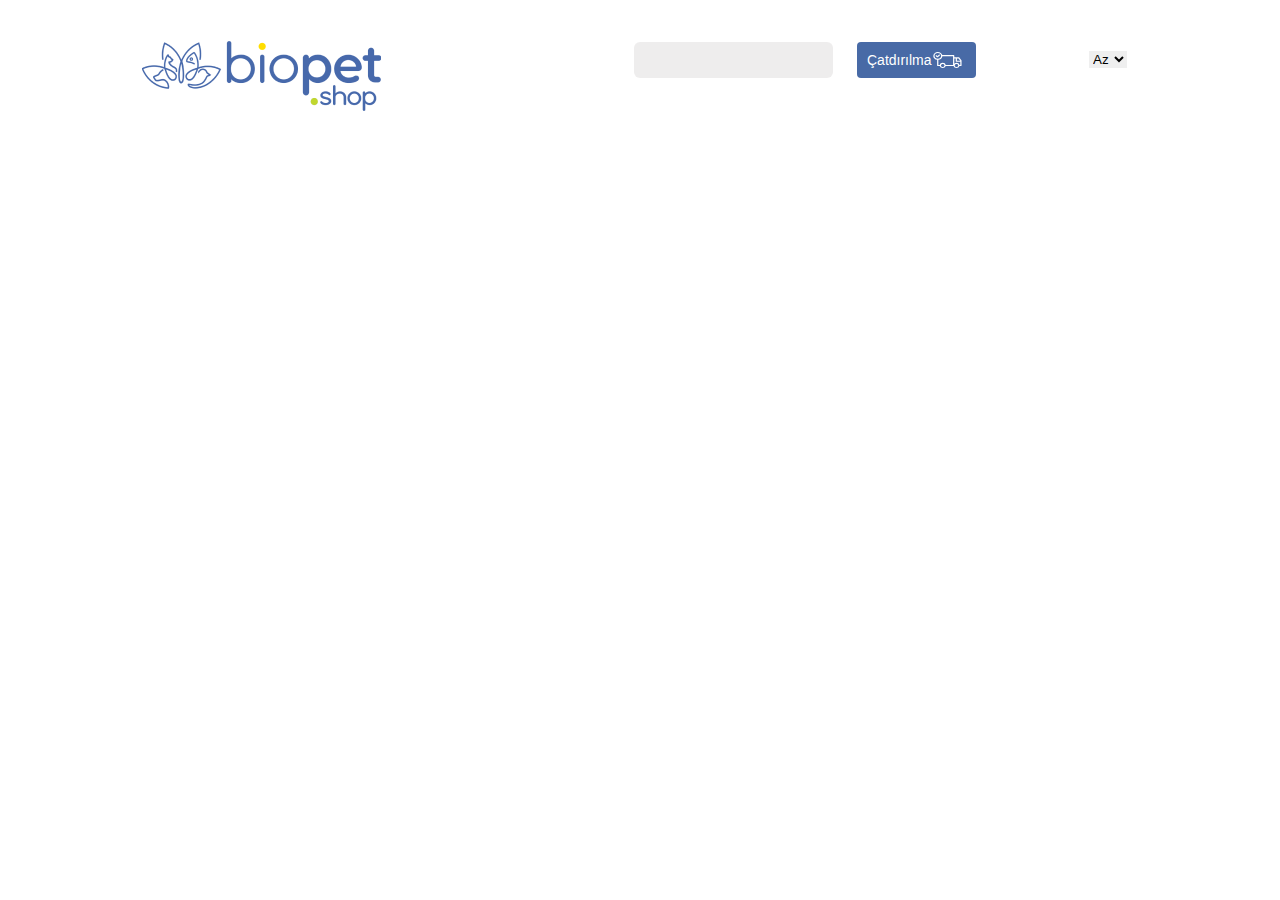
==== index.html @ 6a95c9d3 "project created" ====
<!DOCTYPE html>
<html lang="en">

<head>
    <meta charset="UTF-8">
    <meta name="viewport" content="width=device-width, initial-scale=1.0">
    <title>Document</title>
    <link rel="stylesheet" href="style.css">
    <link rel="stylesheet" href="https://cdnjs.cloudflare.com/ajax/libs/font-awesome/6.4.2/css/all.min.css"
        integrity="sha512-z3gLpd7yknf1YoNbCzqRKc4qyor8gaKU1qmn+CShxbuBusANI9QpRohGBreCFkKxLhei6S9CQXFEbbKuqLg0DA=="
        crossorigin="anonymous" referrerpolicy="no-referrer" />
</head>

<body>
    <header>
        <div class="header_head_container">
            <img src="./images/249d0859-6e00-4bd6-bae3-7f50f2a73db7 1.png" alt="">
            <div class="header_right_icons">
                <div class="btn_inp">
                    <div class="search_icon">
                        <input type="text" class="search">
                        <i class="fa-solid fa-magnifying-glass"></i>
                    </div>
                    <button class="btn">
                        <p>Çatdırılma</p>
                        <svg xmlns="http://www.w3.org/2000/svg" width="29" height="16" viewBox="0 0 29 16" fill="none">
                            <path
                                d="M4.13164 7.78243V13.5319C4.13164 13.8243 4.41272 14.0669 4.75167 14.0669H6.82671C7.16566 15.1797 8.33132 16 9.72019 16C11.1091 16 12.283 15.1797 12.6137 14.0669H20.6079C20.9469 15.1797 22.1126 16 23.5014 16C24.8903 16 26.0642 15.1797 26.3949 14.0669H27.9326C28.2715 14.0669 28.5526 13.8243 28.5526 13.5319V8.48863C28.5526 8.3745 28.5113 8.2675 28.4369 8.1819L26.2874 5.56398C26.1717 5.42131 25.9815 5.33571 25.7831 5.33571H21.3024V3.65225C21.3024 3.35979 21.0213 3.11725 20.6823 3.11725H9.25723C8.82734 1.34106 7.00032 0 4.8178 0C2.31288 0 0.279175 1.75479 0.279175 3.91618C0.279175 5.87071 1.95739 7.4971 4.13164 7.78243ZM9.72019 14.93C8.75294 14.93 7.96757 14.2523 7.96757 13.4177C7.96757 12.5831 8.75294 11.9055 9.72019 11.9055C10.6874 11.9055 11.4728 12.5831 11.4728 13.4177C11.4728 14.2523 10.6792 14.93 9.72019 14.93ZM23.5014 14.93C22.5342 14.93 21.7488 14.2523 21.7488 13.4177C21.7488 12.5831 22.5342 11.9055 23.5014 11.9055C24.4687 11.9055 25.254 12.5831 25.254 13.4177C25.254 14.2523 24.4687 14.93 23.5014 14.93ZM27.3125 8.66696V8.75256H23.9396V6.41284H25.4607L27.3125 8.66696ZM22.6995 6.41284V9.28756C22.6995 9.58003 22.9806 9.82256 23.3195 9.82256H27.3125V12.9969H26.4528C26.2213 11.77 24.9812 10.8355 23.5014 10.8355C22.6334 10.8355 21.848 11.1565 21.3024 11.6701V6.41284H22.6995ZM20.0623 13.004H12.6715C12.4401 11.7771 11.2 10.8426 9.72019 10.8426C8.24038 10.8426 7.00032 11.7771 6.76884 13.004H5.3717V7.80383C7.51288 7.57557 9.19109 6.06331 9.3399 4.19438H20.0623V13.004ZM4.8178 1.07713C6.63656 1.07713 8.11637 2.35399 8.11637 3.92332C8.11637 5.49264 6.63656 6.7695 4.8178 6.7695C2.99905 6.7695 1.51924 5.49264 1.51924 3.92332C1.51924 2.35399 2.99905 1.07713 4.8178 1.07713Z"
                                fill="white" />
                            <path
                                d="M3.99118 5.13595C4.10692 5.23581 4.26399 5.29288 4.42933 5.29288C4.59467 5.29288 4.75174 5.23581 4.86747 5.13595L6.81019 3.45962C7.04992 3.25275 7.04992 2.91036 6.81019 2.70349C6.57045 2.49662 6.17364 2.49662 5.9339 2.70349L4.42933 4.00175L3.70184 3.37402C3.4621 3.16716 3.0653 3.16716 2.82556 3.37402C2.58582 3.58089 2.58582 3.92329 2.82556 4.13015L3.99118 5.13595Z"
                                fill="white" />
                        </svg>
                    </button>
                </div>
                <div class="header_icons">
                    <i class="fa-solid fa-phone-volume"></i>
                    <i class="fa-regular fa-user"></i>
                    <i class="fa-regular fa-heart"></i>
                    <i class="fa-solid fa-cart-shopping"></i>
                </div>
                <select>
                    <option value="Az">Az</option>
                    <option value="Ru">Ru</option>
                    <option value="Eng">En</option>
                </select>
            </div>
        </div>
    </header>

    <main>

    </main>

    <footer>

    </footer>

</body>

</html>
---- style.css ----
select{
    border: none;
    outline: none;
}
.header_head_container{
    display: flex;
    align-items: center;
    justify-content: space-between;
}
.header_right_icons{
    display: flex;
    align-items: center;
    gap: 25px;
    margin-right: 145px;
}
.header_head_container img{
    margin-left: 134px;
    margin-top: 33px;
}

.search_icon{
    background: rgba(150, 141, 141, 0.16);
    width: 199px;
    height: 36px;
    display: flex;
    align-items: center;
    border-radius: 6px;
}

.search{
    background: none;
    border: none;
    outline: none;
    width: 85%;
    font-size: 20px;
}

.btn{
    display: flex;
    align-items: center;
    gap: 1px;
    background-color: #486AA6;
    border: none;
    border-radius: 4px;
    padding-left: 10px;
    width: 119px;
    height: 36px;
}
.btn p{
    color: #fff;
    font-size: 14px;
    font-weight: 400;
}
.btn_inp{
    display: flex;
    gap: 24px;
}

.header_icons{
    display: flex;
    gap: 21px;
}
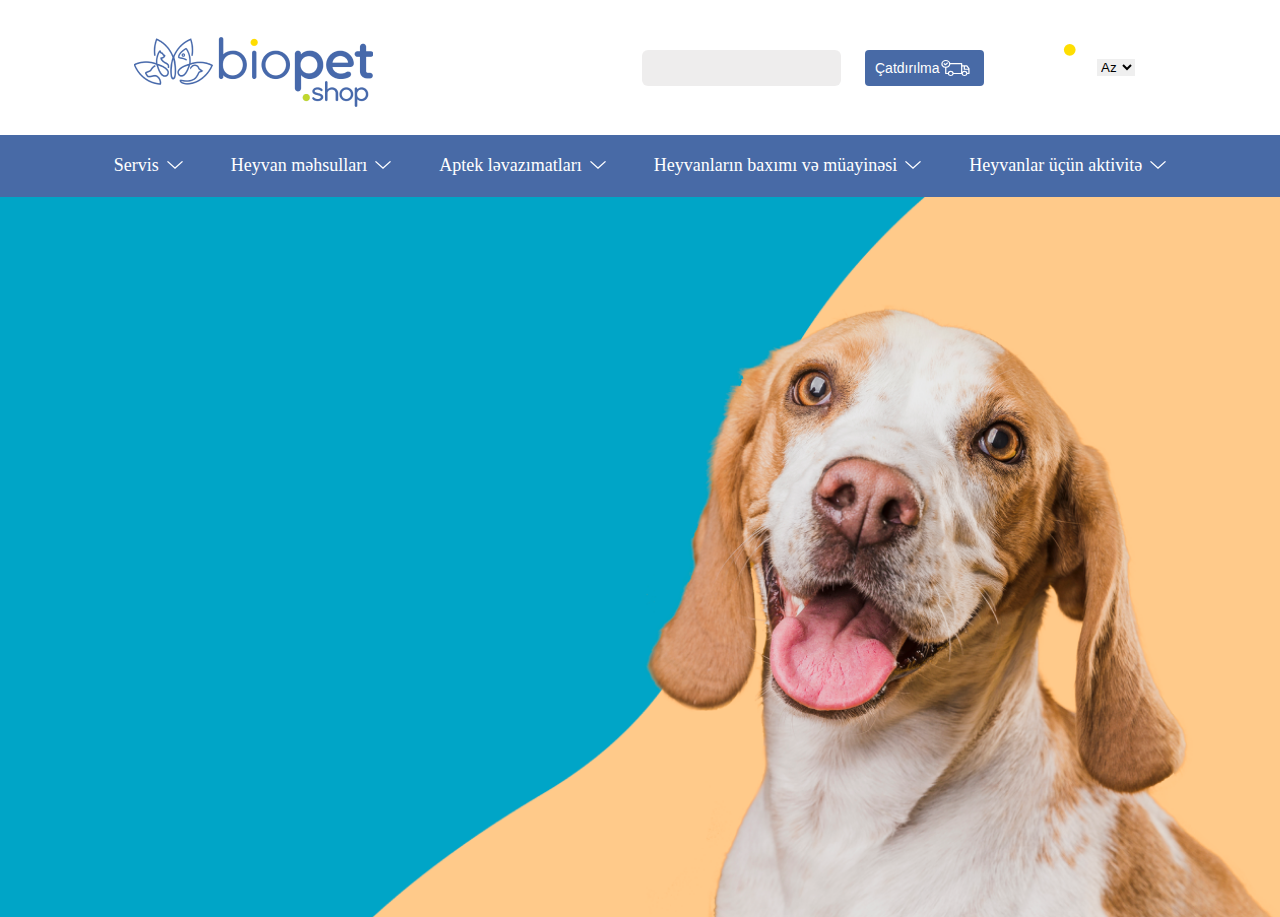
==== commit 180eae3b: "header created" ====
--- a/index.html
+++ b/index.html
@@ -37,7 +37,11 @@
                     <i class="fa-solid fa-phone-volume"></i>
                     <i class="fa-regular fa-user"></i>
                     <i class="fa-regular fa-heart"></i>
-                    <i class="fa-solid fa-cart-shopping"></i>
+                    <i class="fa-solid fa-cart-shopping cart_shopping"></i>
+                    <svg class="yellow_circle" xmlns="http://www.w3.org/2000/svg" width="13" height="12"
+                        viewBox="0 0 13 12" fill="none">
+                        <circle cx="6.72903" cy="5.86538" r="5.86538" fill="#FEDE01" />
+                    </svg>
                 </div>
                 <select>
                     <option value="Az">Az</option>
@@ -45,6 +49,75 @@
                     <option value="Eng">En</option>
                 </select>
             </div>
+        </div>
+        <div class="header_nav_list">
+            <nav>
+                <ul class="nav_list">
+                    <div class="list">
+                        <li>Servis</li>
+                        <svg xmlns="http://www.w3.org/2000/svg" width="16" height="8" viewBox="0 0 16 8" fill="none">
+                            <mask id="path-1-inside-1_140_85" fill="white">
+                                <path d="M15.03 0L16 0.8625L8 8L0 0.8625L0.965 0L8 6.27083L15.03 0Z" />
+                            </mask>
+                            <path d="M15.03 0L16 0.8625L8 8L0 0.8625L0.965 0L8 6.27083L15.03 0Z" fill="#4769AC" />
+                            <path
+                                d="M15.03 0L21.6748 -7.47303L15.0194 -13.3909L8.37336 -7.46251L15.03 0ZM16 0.8625L22.6574 8.32436L31.0351 0.849873L22.6448 -6.61053L16 0.8625ZM8 8L1.34262 15.4619L8 21.4015L14.6574 15.4619L8 8ZM0 0.8625L-6.66399 -6.59345L-15.0135 0.86916L-6.65738 8.32436L0 0.8625ZM0.965 0L7.61901 -7.46487L0.956027 -13.4041L-5.69899 -7.45595L0.965 0ZM8 6.27083L1.34599 13.7357L8.00237 19.669L14.6566 13.7333L8 6.27083ZM8.38517 7.47303L9.35517 8.33553L22.6448 -6.61053L21.6748 -7.47303L8.38517 7.47303ZM9.34262 -6.59936L1.34262 0.538142L14.6574 15.4619L22.6574 8.32436L9.34262 -6.59936ZM14.6574 0.538142L6.65738 -6.59936L-6.65738 8.32436L1.34262 15.4619L14.6574 0.538142ZM6.66399 8.31845L7.62899 7.45595L-5.69899 -7.45595L-6.66399 -6.59345L6.66399 8.31845ZM-5.68901 7.46487L1.34599 13.7357L14.654 -1.19403L7.61901 -7.46487L-5.68901 7.46487ZM14.6566 13.7333L21.6866 7.46251L8.37336 -7.46251L1.34336 -1.19168L14.6566 13.7333Z"
+                                fill="white" mask="url(#path-1-inside-1_140_85)" />
+                        </svg>
+                    </div>
+                    <div class="list">
+                        <li>Heyvan məhsulları</li>
+                        <svg xmlns="http://www.w3.org/2000/svg" width="16" height="8" viewBox="0 0 16 8" fill="none">
+                            <mask id="path-1-inside-1_140_85" fill="white">
+                                <path d="M15.03 0L16 0.8625L8 8L0 0.8625L0.965 0L8 6.27083L15.03 0Z" />
+                            </mask>
+                            <path d="M15.03 0L16 0.8625L8 8L0 0.8625L0.965 0L8 6.27083L15.03 0Z" fill="#4769AC" />
+                            <path
+                                d="M15.03 0L21.6748 -7.47303L15.0194 -13.3909L8.37336 -7.46251L15.03 0ZM16 0.8625L22.6574 8.32436L31.0351 0.849873L22.6448 -6.61053L16 0.8625ZM8 8L1.34262 15.4619L8 21.4015L14.6574 15.4619L8 8ZM0 0.8625L-6.66399 -6.59345L-15.0135 0.86916L-6.65738 8.32436L0 0.8625ZM0.965 0L7.61901 -7.46487L0.956027 -13.4041L-5.69899 -7.45595L0.965 0ZM8 6.27083L1.34599 13.7357L8.00237 19.669L14.6566 13.7333L8 6.27083ZM8.38517 7.47303L9.35517 8.33553L22.6448 -6.61053L21.6748 -7.47303L8.38517 7.47303ZM9.34262 -6.59936L1.34262 0.538142L14.6574 15.4619L22.6574 8.32436L9.34262 -6.59936ZM14.6574 0.538142L6.65738 -6.59936L-6.65738 8.32436L1.34262 15.4619L14.6574 0.538142ZM6.66399 8.31845L7.62899 7.45595L-5.69899 -7.45595L-6.66399 -6.59345L6.66399 8.31845ZM-5.68901 7.46487L1.34599 13.7357L14.654 -1.19403L7.61901 -7.46487L-5.68901 7.46487ZM14.6566 13.7333L21.6866 7.46251L8.37336 -7.46251L1.34336 -1.19168L14.6566 13.7333Z"
+                                fill="white" mask="url(#path-1-inside-1_140_85)" />
+                        </svg>
+                    </div>
+                    <div class="list">
+                        <li>Aptek ləvazımatları</li>
+                        <svg xmlns="http://www.w3.org/2000/svg" width="16" height="8" viewBox="0 0 16 8" fill="none">
+                            <mask id="path-1-inside-1_140_85" fill="white">
+                                <path d="M15.03 0L16 0.8625L8 8L0 0.8625L0.965 0L8 6.27083L15.03 0Z" />
+                            </mask>
+                            <path d="M15.03 0L16 0.8625L8 8L0 0.8625L0.965 0L8 6.27083L15.03 0Z" fill="#4769AC" />
+                            <path
+                                d="M15.03 0L21.6748 -7.47303L15.0194 -13.3909L8.37336 -7.46251L15.03 0ZM16 0.8625L22.6574 8.32436L31.0351 0.849873L22.6448 -6.61053L16 0.8625ZM8 8L1.34262 15.4619L8 21.4015L14.6574 15.4619L8 8ZM0 0.8625L-6.66399 -6.59345L-15.0135 0.86916L-6.65738 8.32436L0 0.8625ZM0.965 0L7.61901 -7.46487L0.956027 -13.4041L-5.69899 -7.45595L0.965 0ZM8 6.27083L1.34599 13.7357L8.00237 19.669L14.6566 13.7333L8 6.27083ZM8.38517 7.47303L9.35517 8.33553L22.6448 -6.61053L21.6748 -7.47303L8.38517 7.47303ZM9.34262 -6.59936L1.34262 0.538142L14.6574 15.4619L22.6574 8.32436L9.34262 -6.59936ZM14.6574 0.538142L6.65738 -6.59936L-6.65738 8.32436L1.34262 15.4619L14.6574 0.538142ZM6.66399 8.31845L7.62899 7.45595L-5.69899 -7.45595L-6.66399 -6.59345L6.66399 8.31845ZM-5.68901 7.46487L1.34599 13.7357L14.654 -1.19403L7.61901 -7.46487L-5.68901 7.46487ZM14.6566 13.7333L21.6866 7.46251L8.37336 -7.46251L1.34336 -1.19168L14.6566 13.7333Z"
+                                fill="white" mask="url(#path-1-inside-1_140_85)" />
+                        </svg>
+                    </div>
+                    <div class="list">
+                        <li>Heyvanların baxımı və müayinəsi</li>
+                        <svg xmlns="http://www.w3.org/2000/svg" width="16" height="8" viewBox="0 0 16 8" fill="none">
+                            <mask id="path-1-inside-1_140_85" fill="white">
+                                <path d="M15.03 0L16 0.8625L8 8L0 0.8625L0.965 0L8 6.27083L15.03 0Z" />
+                            </mask>
+                            <path d="M15.03 0L16 0.8625L8 8L0 0.8625L0.965 0L8 6.27083L15.03 0Z" fill="#4769AC" />
+                            <path
+                                d="M15.03 0L21.6748 -7.47303L15.0194 -13.3909L8.37336 -7.46251L15.03 0ZM16 0.8625L22.6574 8.32436L31.0351 0.849873L22.6448 -6.61053L16 0.8625ZM8 8L1.34262 15.4619L8 21.4015L14.6574 15.4619L8 8ZM0 0.8625L-6.66399 -6.59345L-15.0135 0.86916L-6.65738 8.32436L0 0.8625ZM0.965 0L7.61901 -7.46487L0.956027 -13.4041L-5.69899 -7.45595L0.965 0ZM8 6.27083L1.34599 13.7357L8.00237 19.669L14.6566 13.7333L8 6.27083ZM8.38517 7.47303L9.35517 8.33553L22.6448 -6.61053L21.6748 -7.47303L8.38517 7.47303ZM9.34262 -6.59936L1.34262 0.538142L14.6574 15.4619L22.6574 8.32436L9.34262 -6.59936ZM14.6574 0.538142L6.65738 -6.59936L-6.65738 8.32436L1.34262 15.4619L14.6574 0.538142ZM6.66399 8.31845L7.62899 7.45595L-5.69899 -7.45595L-6.66399 -6.59345L6.66399 8.31845ZM-5.68901 7.46487L1.34599 13.7357L14.654 -1.19403L7.61901 -7.46487L-5.68901 7.46487ZM14.6566 13.7333L21.6866 7.46251L8.37336 -7.46251L1.34336 -1.19168L14.6566 13.7333Z"
+                                fill="white" mask="url(#path-1-inside-1_140_85)" />
+                        </svg>
+                    </div>
+                    <div class="list">
+                        <li>Heyvanlar üçün aktivitə</li>
+                        <svg xmlns="http://www.w3.org/2000/svg" width="16" height="8" viewBox="0 0 16 8" fill="none">
+                            <mask id="path-1-inside-1_140_85" fill="white">
+                                <path d="M15.03 0L16 0.8625L8 8L0 0.8625L0.965 0L8 6.27083L15.03 0Z" />
+                            </mask>
+                            <path d="M15.03 0L16 0.8625L8 8L0 0.8625L0.965 0L8 6.27083L15.03 0Z" fill="#4769AC" />
+                            <path
+                                d="M15.03 0L21.6748 -7.47303L15.0194 -13.3909L8.37336 -7.46251L15.03 0ZM16 0.8625L22.6574 8.32436L31.0351 0.849873L22.6448 -6.61053L16 0.8625ZM8 8L1.34262 15.4619L8 21.4015L14.6574 15.4619L8 8ZM0 0.8625L-6.66399 -6.59345L-15.0135 0.86916L-6.65738 8.32436L0 0.8625ZM0.965 0L7.61901 -7.46487L0.956027 -13.4041L-5.69899 -7.45595L0.965 0ZM8 6.27083L1.34599 13.7357L8.00237 19.669L14.6566 13.7333L8 6.27083ZM8.38517 7.47303L9.35517 8.33553L22.6448 -6.61053L21.6748 -7.47303L8.38517 7.47303ZM9.34262 -6.59936L1.34262 0.538142L14.6574 15.4619L22.6574 8.32436L9.34262 -6.59936ZM14.6574 0.538142L6.65738 -6.59936L-6.65738 8.32436L1.34262 15.4619L14.6574 0.538142ZM6.66399 8.31845L7.62899 7.45595L-5.69899 -7.45595L-6.66399 -6.59345L6.66399 8.31845ZM-5.68901 7.46487L1.34599 13.7357L14.654 -1.19403L7.61901 -7.46487L-5.68901 7.46487ZM14.6566 13.7333L21.6866 7.46251L8.37336 -7.46251L1.34336 -1.19168L14.6566 13.7333Z"
+                                fill="white" mask="url(#path-1-inside-1_140_85)" />
+                        </svg>
+                    </div>
+                </ul>
+            </nav>
+        </div>
+        <div class="header_middle_container">
+
         </div>
     </header>
 
--- a/style.css
+++ b/style.css
@@ -1,11 +1,23 @@
+*{
+    margin: 0;
+    padding: 0;
+    box-sizing: border-box;
+}
 select{
     border: none;
     outline: none;
+}
+nav ul li{
+    list-style: none;
+}
+header{
+    height: 100vh;
 }
 .header_head_container{
     display: flex;
     align-items: center;
     justify-content: space-between;
+    height: 15vh;
 }
 .header_right_icons{
     display: flex;
@@ -16,6 +28,8 @@
 .header_head_container img{
     margin-left: 134px;
     margin-top: 33px;
+    margin-bottom: 24px;
+    width: 239px;
 }
 
 .search_icon{
@@ -60,3 +74,47 @@
     display: flex;
     gap: 21px;
 }
+.header_icons{
+    position: relative;
+}
+.yellow_circle{
+    position: absolute;
+    right: -4px;
+    bottom: 12px;
+}
+.header_nav_list{
+    background: #486AA6;
+    padding-top: 30px;
+    padding-bottom: 32px;
+    height: 5vh;
+    z-index: 9;  
+    display: flex;
+    justify-content: center;
+    align-items: center;
+}
+.nav_list{
+    display: flex;
+    gap: 48px;
+    max-width: 1092px;
+    margin-left: auto;
+    margin-right: auto;
+    
+}
+.list{
+    display: flex;
+    align-items: center;
+    gap: 8px;
+}
+.list li{
+    color: #FFF;
+    font-size: 18px;
+    font-weight: 300;
+}
+
+.header_middle_container{
+    background-image: url(./images/3469432\ 1.png);
+    background-position: center;
+    background-repeat: no-repeat;
+    background-size: cover;
+    height: 80vh;
+}
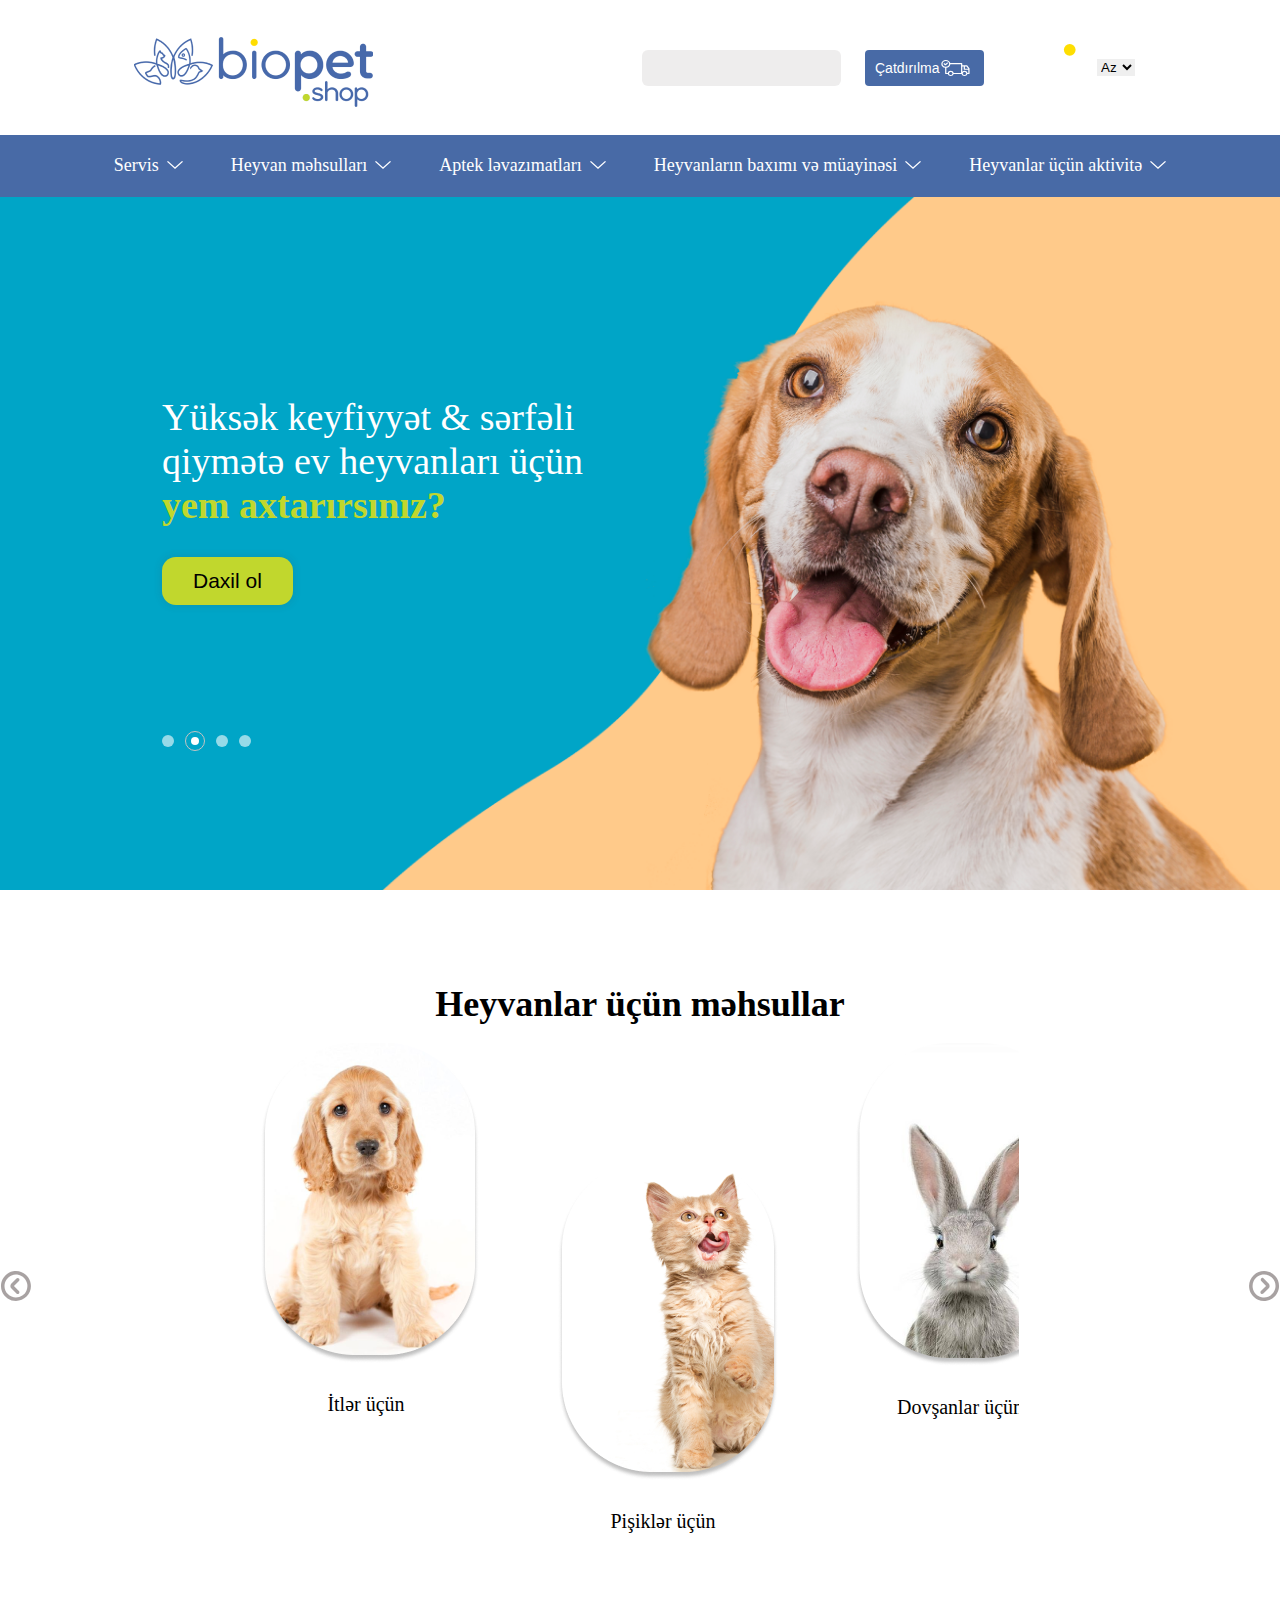
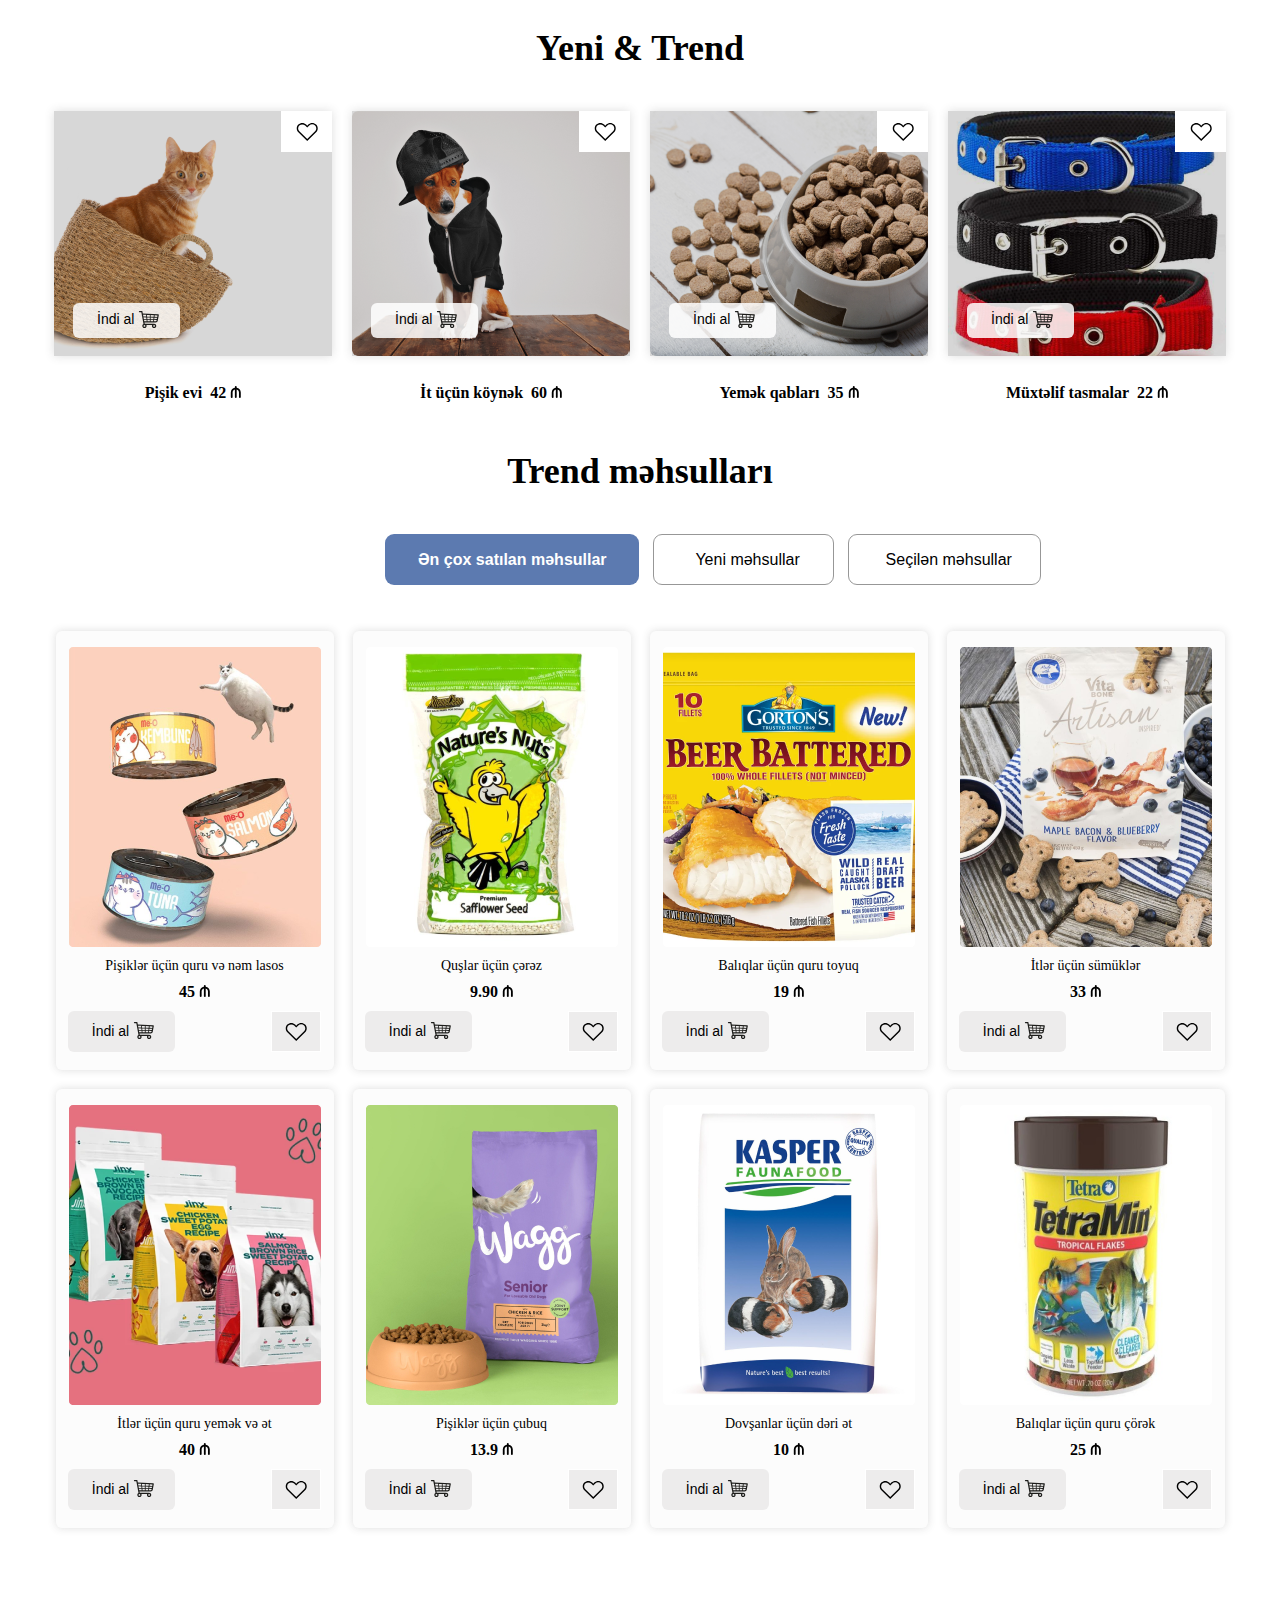
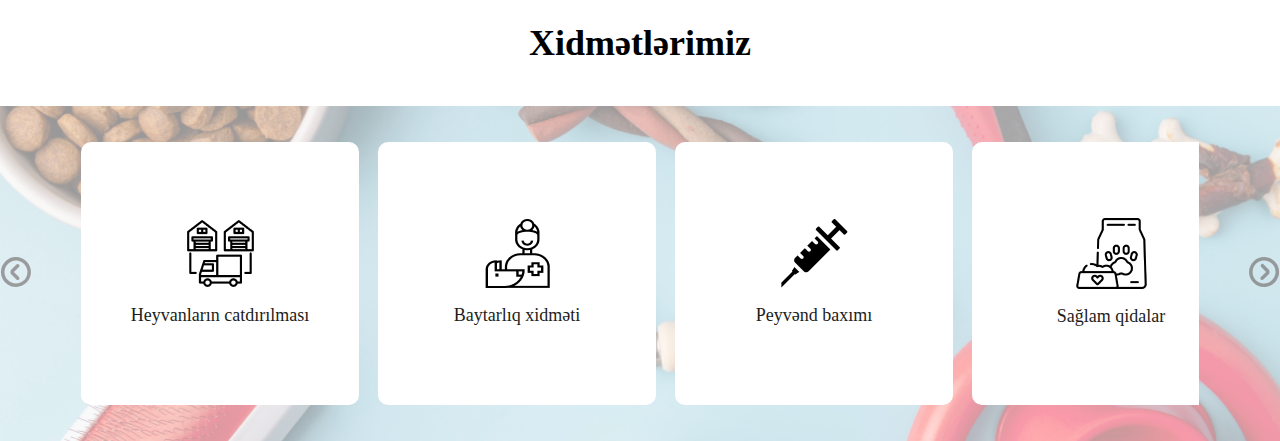
==== commit a5051d88: "main created" ====
--- a/index.html
+++ b/index.html
@@ -50,78 +50,604 @@
                 </select>
             </div>
         </div>
-        <div class="header_nav_list">
-            <nav>
-                <ul class="nav_list">
-                    <div class="list">
-                        <li>Servis</li>
-                        <svg xmlns="http://www.w3.org/2000/svg" width="16" height="8" viewBox="0 0 16 8" fill="none">
-                            <mask id="path-1-inside-1_140_85" fill="white">
-                                <path d="M15.03 0L16 0.8625L8 8L0 0.8625L0.965 0L8 6.27083L15.03 0Z" />
-                            </mask>
-                            <path d="M15.03 0L16 0.8625L8 8L0 0.8625L0.965 0L8 6.27083L15.03 0Z" fill="#4769AC" />
-                            <path
-                                d="M15.03 0L21.6748 -7.47303L15.0194 -13.3909L8.37336 -7.46251L15.03 0ZM16 0.8625L22.6574 8.32436L31.0351 0.849873L22.6448 -6.61053L16 0.8625ZM8 8L1.34262 15.4619L8 21.4015L14.6574 15.4619L8 8ZM0 0.8625L-6.66399 -6.59345L-15.0135 0.86916L-6.65738 8.32436L0 0.8625ZM0.965 0L7.61901 -7.46487L0.956027 -13.4041L-5.69899 -7.45595L0.965 0ZM8 6.27083L1.34599 13.7357L8.00237 19.669L14.6566 13.7333L8 6.27083ZM8.38517 7.47303L9.35517 8.33553L22.6448 -6.61053L21.6748 -7.47303L8.38517 7.47303ZM9.34262 -6.59936L1.34262 0.538142L14.6574 15.4619L22.6574 8.32436L9.34262 -6.59936ZM14.6574 0.538142L6.65738 -6.59936L-6.65738 8.32436L1.34262 15.4619L14.6574 0.538142ZM6.66399 8.31845L7.62899 7.45595L-5.69899 -7.45595L-6.66399 -6.59345L6.66399 8.31845ZM-5.68901 7.46487L1.34599 13.7357L14.654 -1.19403L7.61901 -7.46487L-5.68901 7.46487ZM14.6566 13.7333L21.6866 7.46251L8.37336 -7.46251L1.34336 -1.19168L14.6566 13.7333Z"
-                                fill="white" mask="url(#path-1-inside-1_140_85)" />
-                        </svg>
-                    </div>
-                    <div class="list">
-                        <li>Heyvan məhsulları</li>
-                        <svg xmlns="http://www.w3.org/2000/svg" width="16" height="8" viewBox="0 0 16 8" fill="none">
-                            <mask id="path-1-inside-1_140_85" fill="white">
-                                <path d="M15.03 0L16 0.8625L8 8L0 0.8625L0.965 0L8 6.27083L15.03 0Z" />
-                            </mask>
-                            <path d="M15.03 0L16 0.8625L8 8L0 0.8625L0.965 0L8 6.27083L15.03 0Z" fill="#4769AC" />
-                            <path
-                                d="M15.03 0L21.6748 -7.47303L15.0194 -13.3909L8.37336 -7.46251L15.03 0ZM16 0.8625L22.6574 8.32436L31.0351 0.849873L22.6448 -6.61053L16 0.8625ZM8 8L1.34262 15.4619L8 21.4015L14.6574 15.4619L8 8ZM0 0.8625L-6.66399 -6.59345L-15.0135 0.86916L-6.65738 8.32436L0 0.8625ZM0.965 0L7.61901 -7.46487L0.956027 -13.4041L-5.69899 -7.45595L0.965 0ZM8 6.27083L1.34599 13.7357L8.00237 19.669L14.6566 13.7333L8 6.27083ZM8.38517 7.47303L9.35517 8.33553L22.6448 -6.61053L21.6748 -7.47303L8.38517 7.47303ZM9.34262 -6.59936L1.34262 0.538142L14.6574 15.4619L22.6574 8.32436L9.34262 -6.59936ZM14.6574 0.538142L6.65738 -6.59936L-6.65738 8.32436L1.34262 15.4619L14.6574 0.538142ZM6.66399 8.31845L7.62899 7.45595L-5.69899 -7.45595L-6.66399 -6.59345L6.66399 8.31845ZM-5.68901 7.46487L1.34599 13.7357L14.654 -1.19403L7.61901 -7.46487L-5.68901 7.46487ZM14.6566 13.7333L21.6866 7.46251L8.37336 -7.46251L1.34336 -1.19168L14.6566 13.7333Z"
-                                fill="white" mask="url(#path-1-inside-1_140_85)" />
-                        </svg>
-                    </div>
-                    <div class="list">
-                        <li>Aptek ləvazımatları</li>
-                        <svg xmlns="http://www.w3.org/2000/svg" width="16" height="8" viewBox="0 0 16 8" fill="none">
-                            <mask id="path-1-inside-1_140_85" fill="white">
-                                <path d="M15.03 0L16 0.8625L8 8L0 0.8625L0.965 0L8 6.27083L15.03 0Z" />
-                            </mask>
-                            <path d="M15.03 0L16 0.8625L8 8L0 0.8625L0.965 0L8 6.27083L15.03 0Z" fill="#4769AC" />
-                            <path
-                                d="M15.03 0L21.6748 -7.47303L15.0194 -13.3909L8.37336 -7.46251L15.03 0ZM16 0.8625L22.6574 8.32436L31.0351 0.849873L22.6448 -6.61053L16 0.8625ZM8 8L1.34262 15.4619L8 21.4015L14.6574 15.4619L8 8ZM0 0.8625L-6.66399 -6.59345L-15.0135 0.86916L-6.65738 8.32436L0 0.8625ZM0.965 0L7.61901 -7.46487L0.956027 -13.4041L-5.69899 -7.45595L0.965 0ZM8 6.27083L1.34599 13.7357L8.00237 19.669L14.6566 13.7333L8 6.27083ZM8.38517 7.47303L9.35517 8.33553L22.6448 -6.61053L21.6748 -7.47303L8.38517 7.47303ZM9.34262 -6.59936L1.34262 0.538142L14.6574 15.4619L22.6574 8.32436L9.34262 -6.59936ZM14.6574 0.538142L6.65738 -6.59936L-6.65738 8.32436L1.34262 15.4619L14.6574 0.538142ZM6.66399 8.31845L7.62899 7.45595L-5.69899 -7.45595L-6.66399 -6.59345L6.66399 8.31845ZM-5.68901 7.46487L1.34599 13.7357L14.654 -1.19403L7.61901 -7.46487L-5.68901 7.46487ZM14.6566 13.7333L21.6866 7.46251L8.37336 -7.46251L1.34336 -1.19168L14.6566 13.7333Z"
-                                fill="white" mask="url(#path-1-inside-1_140_85)" />
-                        </svg>
-                    </div>
-                    <div class="list">
-                        <li>Heyvanların baxımı və müayinəsi</li>
-                        <svg xmlns="http://www.w3.org/2000/svg" width="16" height="8" viewBox="0 0 16 8" fill="none">
-                            <mask id="path-1-inside-1_140_85" fill="white">
-                                <path d="M15.03 0L16 0.8625L8 8L0 0.8625L0.965 0L8 6.27083L15.03 0Z" />
-                            </mask>
-                            <path d="M15.03 0L16 0.8625L8 8L0 0.8625L0.965 0L8 6.27083L15.03 0Z" fill="#4769AC" />
-                            <path
-                                d="M15.03 0L21.6748 -7.47303L15.0194 -13.3909L8.37336 -7.46251L15.03 0ZM16 0.8625L22.6574 8.32436L31.0351 0.849873L22.6448 -6.61053L16 0.8625ZM8 8L1.34262 15.4619L8 21.4015L14.6574 15.4619L8 8ZM0 0.8625L-6.66399 -6.59345L-15.0135 0.86916L-6.65738 8.32436L0 0.8625ZM0.965 0L7.61901 -7.46487L0.956027 -13.4041L-5.69899 -7.45595L0.965 0ZM8 6.27083L1.34599 13.7357L8.00237 19.669L14.6566 13.7333L8 6.27083ZM8.38517 7.47303L9.35517 8.33553L22.6448 -6.61053L21.6748 -7.47303L8.38517 7.47303ZM9.34262 -6.59936L1.34262 0.538142L14.6574 15.4619L22.6574 8.32436L9.34262 -6.59936ZM14.6574 0.538142L6.65738 -6.59936L-6.65738 8.32436L1.34262 15.4619L14.6574 0.538142ZM6.66399 8.31845L7.62899 7.45595L-5.69899 -7.45595L-6.66399 -6.59345L6.66399 8.31845ZM-5.68901 7.46487L1.34599 13.7357L14.654 -1.19403L7.61901 -7.46487L-5.68901 7.46487ZM14.6566 13.7333L21.6866 7.46251L8.37336 -7.46251L1.34336 -1.19168L14.6566 13.7333Z"
-                                fill="white" mask="url(#path-1-inside-1_140_85)" />
-                        </svg>
-                    </div>
-                    <div class="list">
-                        <li>Heyvanlar üçün aktivitə</li>
-                        <svg xmlns="http://www.w3.org/2000/svg" width="16" height="8" viewBox="0 0 16 8" fill="none">
-                            <mask id="path-1-inside-1_140_85" fill="white">
-                                <path d="M15.03 0L16 0.8625L8 8L0 0.8625L0.965 0L8 6.27083L15.03 0Z" />
-                            </mask>
-                            <path d="M15.03 0L16 0.8625L8 8L0 0.8625L0.965 0L8 6.27083L15.03 0Z" fill="#4769AC" />
-                            <path
-                                d="M15.03 0L21.6748 -7.47303L15.0194 -13.3909L8.37336 -7.46251L15.03 0ZM16 0.8625L22.6574 8.32436L31.0351 0.849873L22.6448 -6.61053L16 0.8625ZM8 8L1.34262 15.4619L8 21.4015L14.6574 15.4619L8 8ZM0 0.8625L-6.66399 -6.59345L-15.0135 0.86916L-6.65738 8.32436L0 0.8625ZM0.965 0L7.61901 -7.46487L0.956027 -13.4041L-5.69899 -7.45595L0.965 0ZM8 6.27083L1.34599 13.7357L8.00237 19.669L14.6566 13.7333L8 6.27083ZM8.38517 7.47303L9.35517 8.33553L22.6448 -6.61053L21.6748 -7.47303L8.38517 7.47303ZM9.34262 -6.59936L1.34262 0.538142L14.6574 15.4619L22.6574 8.32436L9.34262 -6.59936ZM14.6574 0.538142L6.65738 -6.59936L-6.65738 8.32436L1.34262 15.4619L14.6574 0.538142ZM6.66399 8.31845L7.62899 7.45595L-5.69899 -7.45595L-6.66399 -6.59345L6.66399 8.31845ZM-5.68901 7.46487L1.34599 13.7357L14.654 -1.19403L7.61901 -7.46487L-5.68901 7.46487ZM14.6566 13.7333L21.6866 7.46251L8.37336 -7.46251L1.34336 -1.19168L14.6566 13.7333Z"
-                                fill="white" mask="url(#path-1-inside-1_140_85)" />
-                        </svg>
-                    </div>
-                </ul>
-            </nav>
-        </div>
+        <nav class="header_nav_list">
+            <ul class="nav_list">
+                <div class="list">
+                    <li>Servis</li>
+                    <svg xmlns="http://www.w3.org/2000/svg" width="16" height="8" viewBox="0 0 16 8" fill="none">
+                        <mask id="path-1-inside-1_140_85" fill="white">
+                            <path d="M15.03 0L16 0.8625L8 8L0 0.8625L0.965 0L8 6.27083L15.03 0Z" />
+                        </mask>
+                        <path d="M15.03 0L16 0.8625L8 8L0 0.8625L0.965 0L8 6.27083L15.03 0Z" fill="#4769AC" />
+                        <path
+                            d="M15.03 0L21.6748 -7.47303L15.0194 -13.3909L8.37336 -7.46251L15.03 0ZM16 0.8625L22.6574 8.32436L31.0351 0.849873L22.6448 -6.61053L16 0.8625ZM8 8L1.34262 15.4619L8 21.4015L14.6574 15.4619L8 8ZM0 0.8625L-6.66399 -6.59345L-15.0135 0.86916L-6.65738 8.32436L0 0.8625ZM0.965 0L7.61901 -7.46487L0.956027 -13.4041L-5.69899 -7.45595L0.965 0ZM8 6.27083L1.34599 13.7357L8.00237 19.669L14.6566 13.7333L8 6.27083ZM8.38517 7.47303L9.35517 8.33553L22.6448 -6.61053L21.6748 -7.47303L8.38517 7.47303ZM9.34262 -6.59936L1.34262 0.538142L14.6574 15.4619L22.6574 8.32436L9.34262 -6.59936ZM14.6574 0.538142L6.65738 -6.59936L-6.65738 8.32436L1.34262 15.4619L14.6574 0.538142ZM6.66399 8.31845L7.62899 7.45595L-5.69899 -7.45595L-6.66399 -6.59345L6.66399 8.31845ZM-5.68901 7.46487L1.34599 13.7357L14.654 -1.19403L7.61901 -7.46487L-5.68901 7.46487ZM14.6566 13.7333L21.6866 7.46251L8.37336 -7.46251L1.34336 -1.19168L14.6566 13.7333Z"
+                            fill="white" mask="url(#path-1-inside-1_140_85)" />
+                    </svg>
+                </div>
+                <div class="list">
+                    <li>Heyvan məhsulları</li>
+                    <svg xmlns="http://www.w3.org/2000/svg" width="16" height="8" viewBox="0 0 16 8" fill="none">
+                        <mask id="path-1-inside-1_140_85" fill="white">
+                            <path d="M15.03 0L16 0.8625L8 8L0 0.8625L0.965 0L8 6.27083L15.03 0Z" />
+                        </mask>
+                        <path d="M15.03 0L16 0.8625L8 8L0 0.8625L0.965 0L8 6.27083L15.03 0Z" fill="#4769AC" />
+                        <path
+                            d="M15.03 0L21.6748 -7.47303L15.0194 -13.3909L8.37336 -7.46251L15.03 0ZM16 0.8625L22.6574 8.32436L31.0351 0.849873L22.6448 -6.61053L16 0.8625ZM8 8L1.34262 15.4619L8 21.4015L14.6574 15.4619L8 8ZM0 0.8625L-6.66399 -6.59345L-15.0135 0.86916L-6.65738 8.32436L0 0.8625ZM0.965 0L7.61901 -7.46487L0.956027 -13.4041L-5.69899 -7.45595L0.965 0ZM8 6.27083L1.34599 13.7357L8.00237 19.669L14.6566 13.7333L8 6.27083ZM8.38517 7.47303L9.35517 8.33553L22.6448 -6.61053L21.6748 -7.47303L8.38517 7.47303ZM9.34262 -6.59936L1.34262 0.538142L14.6574 15.4619L22.6574 8.32436L9.34262 -6.59936ZM14.6574 0.538142L6.65738 -6.59936L-6.65738 8.32436L1.34262 15.4619L14.6574 0.538142ZM6.66399 8.31845L7.62899 7.45595L-5.69899 -7.45595L-6.66399 -6.59345L6.66399 8.31845ZM-5.68901 7.46487L1.34599 13.7357L14.654 -1.19403L7.61901 -7.46487L-5.68901 7.46487ZM14.6566 13.7333L21.6866 7.46251L8.37336 -7.46251L1.34336 -1.19168L14.6566 13.7333Z"
+                            fill="white" mask="url(#path-1-inside-1_140_85)" />
+                    </svg>
+                </div>
+                <div class="list">
+                    <li>Aptek ləvazımatları</li>
+                    <svg xmlns="http://www.w3.org/2000/svg" width="16" height="8" viewBox="0 0 16 8" fill="none">
+                        <mask id="path-1-inside-1_140_85" fill="white">
+                            <path d="M15.03 0L16 0.8625L8 8L0 0.8625L0.965 0L8 6.27083L15.03 0Z" />
+                        </mask>
+                        <path d="M15.03 0L16 0.8625L8 8L0 0.8625L0.965 0L8 6.27083L15.03 0Z" fill="#4769AC" />
+                        <path
+                            d="M15.03 0L21.6748 -7.47303L15.0194 -13.3909L8.37336 -7.46251L15.03 0ZM16 0.8625L22.6574 8.32436L31.0351 0.849873L22.6448 -6.61053L16 0.8625ZM8 8L1.34262 15.4619L8 21.4015L14.6574 15.4619L8 8ZM0 0.8625L-6.66399 -6.59345L-15.0135 0.86916L-6.65738 8.32436L0 0.8625ZM0.965 0L7.61901 -7.46487L0.956027 -13.4041L-5.69899 -7.45595L0.965 0ZM8 6.27083L1.34599 13.7357L8.00237 19.669L14.6566 13.7333L8 6.27083ZM8.38517 7.47303L9.35517 8.33553L22.6448 -6.61053L21.6748 -7.47303L8.38517 7.47303ZM9.34262 -6.59936L1.34262 0.538142L14.6574 15.4619L22.6574 8.32436L9.34262 -6.59936ZM14.6574 0.538142L6.65738 -6.59936L-6.65738 8.32436L1.34262 15.4619L14.6574 0.538142ZM6.66399 8.31845L7.62899 7.45595L-5.69899 -7.45595L-6.66399 -6.59345L6.66399 8.31845ZM-5.68901 7.46487L1.34599 13.7357L14.654 -1.19403L7.61901 -7.46487L-5.68901 7.46487ZM14.6566 13.7333L21.6866 7.46251L8.37336 -7.46251L1.34336 -1.19168L14.6566 13.7333Z"
+                            fill="white" mask="url(#path-1-inside-1_140_85)" />
+                    </svg>
+                </div>
+                <div class="list">
+                    <li>Heyvanların baxımı və müayinəsi</li>
+                    <svg xmlns="http://www.w3.org/2000/svg" width="16" height="8" viewBox="0 0 16 8" fill="none">
+                        <mask id="path-1-inside-1_140_85" fill="white">
+                            <path d="M15.03 0L16 0.8625L8 8L0 0.8625L0.965 0L8 6.27083L15.03 0Z" />
+                        </mask>
+                        <path d="M15.03 0L16 0.8625L8 8L0 0.8625L0.965 0L8 6.27083L15.03 0Z" fill="#4769AC" />
+                        <path
+                            d="M15.03 0L21.6748 -7.47303L15.0194 -13.3909L8.37336 -7.46251L15.03 0ZM16 0.8625L22.6574 8.32436L31.0351 0.849873L22.6448 -6.61053L16 0.8625ZM8 8L1.34262 15.4619L8 21.4015L14.6574 15.4619L8 8ZM0 0.8625L-6.66399 -6.59345L-15.0135 0.86916L-6.65738 8.32436L0 0.8625ZM0.965 0L7.61901 -7.46487L0.956027 -13.4041L-5.69899 -7.45595L0.965 0ZM8 6.27083L1.34599 13.7357L8.00237 19.669L14.6566 13.7333L8 6.27083ZM8.38517 7.47303L9.35517 8.33553L22.6448 -6.61053L21.6748 -7.47303L8.38517 7.47303ZM9.34262 -6.59936L1.34262 0.538142L14.6574 15.4619L22.6574 8.32436L9.34262 -6.59936ZM14.6574 0.538142L6.65738 -6.59936L-6.65738 8.32436L1.34262 15.4619L14.6574 0.538142ZM6.66399 8.31845L7.62899 7.45595L-5.69899 -7.45595L-6.66399 -6.59345L6.66399 8.31845ZM-5.68901 7.46487L1.34599 13.7357L14.654 -1.19403L7.61901 -7.46487L-5.68901 7.46487ZM14.6566 13.7333L21.6866 7.46251L8.37336 -7.46251L1.34336 -1.19168L14.6566 13.7333Z"
+                            fill="white" mask="url(#path-1-inside-1_140_85)" />
+                    </svg>
+                </div>
+                <div class="list">
+                    <li>Heyvanlar üçün aktivitə</li>
+                    <svg xmlns="http://www.w3.org/2000/svg" width="16" height="8" viewBox="0 0 16 8" fill="none">
+                        <mask id="path-1-inside-1_140_85" fill="white">
+                            <path d="M15.03 0L16 0.8625L8 8L0 0.8625L0.965 0L8 6.27083L15.03 0Z" />
+                        </mask>
+                        <path d="M15.03 0L16 0.8625L8 8L0 0.8625L0.965 0L8 6.27083L15.03 0Z" fill="#4769AC" />
+                        <path
+                            d="M15.03 0L21.6748 -7.47303L15.0194 -13.3909L8.37336 -7.46251L15.03 0ZM16 0.8625L22.6574 8.32436L31.0351 0.849873L22.6448 -6.61053L16 0.8625ZM8 8L1.34262 15.4619L8 21.4015L14.6574 15.4619L8 8ZM0 0.8625L-6.66399 -6.59345L-15.0135 0.86916L-6.65738 8.32436L0 0.8625ZM0.965 0L7.61901 -7.46487L0.956027 -13.4041L-5.69899 -7.45595L0.965 0ZM8 6.27083L1.34599 13.7357L8.00237 19.669L14.6566 13.7333L8 6.27083ZM8.38517 7.47303L9.35517 8.33553L22.6448 -6.61053L21.6748 -7.47303L8.38517 7.47303ZM9.34262 -6.59936L1.34262 0.538142L14.6574 15.4619L22.6574 8.32436L9.34262 -6.59936ZM14.6574 0.538142L6.65738 -6.59936L-6.65738 8.32436L1.34262 15.4619L14.6574 0.538142ZM6.66399 8.31845L7.62899 7.45595L-5.69899 -7.45595L-6.66399 -6.59345L6.66399 8.31845ZM-5.68901 7.46487L1.34599 13.7357L14.654 -1.19403L7.61901 -7.46487L-5.68901 7.46487ZM14.6566 13.7333L21.6866 7.46251L8.37336 -7.46251L1.34336 -1.19168L14.6566 13.7333Z"
+                            fill="white" mask="url(#path-1-inside-1_140_85)" />
+                    </svg>
+                </div>
+            </ul>
+        </nav>
         <div class="header_middle_container">
-
+            <h1>Yüksək keyfiyyət & sərfəli
+                qiymətə ev heyvanları üçün</h1>
+            <h2>yem axtarırsınız?</h2>
+            <button>Daxil ol</button>
+            <div class="header_svg">
+                <svg xmlns="http://www.w3.org/2000/svg" width="12" height="12" viewBox="0 0 12 12" fill="none">
+                    <circle cx="6" cy="6" r="6" fill="white" fill-opacity="0.59" />
+                </svg>
+                <div class="svg_2">
+                    <svg xmlns="http://www.w3.org/2000/svg" width="8" height="8" viewBox="0 0 8 8" fill="none">
+                        <circle cx="4" cy="4" r="4" fill="white" />
+                    </svg>
+                </div>
+                <svg xmlns="http://www.w3.org/2000/svg" width="12" height="12" viewBox="0 0 12 12" fill="none">
+                    <circle cx="6" cy="6" r="6" fill="white" fill-opacity="0.59" />
+                </svg>
+                <svg xmlns="http://www.w3.org/2000/svg" width="12" height="12" viewBox="0 0 12 12" fill="none">
+                    <circle cx="6" cy="6" r="6" fill="white" fill-opacity="0.59" />
+                </svg>
+            </div>
         </div>
     </header>
 
     <main>
+        <section>
+            <div class="products_for_animals">
+                <h2 class="section_header_products">Heyvanlar üçün məhsullar</h2>
+                <div class="slider_container">
+                    <div class="left_icon">
+                        <svg xmlns="http://www.w3.org/2000/svg" width="31" height="30" viewBox="0 0 31 30" fill="none">
+                            <path
+                                d="M30.9416 15C30.9416 12.0333 30.0625 9.13319 28.4154 6.66645C26.7684 4.19971 24.4273 2.27713 21.6883 1.14181C18.9493 0.00649871 15.9354 -0.290551 13.0277 0.288227C10.1201 0.867005 7.44917 2.29562 5.35283 4.3934C3.2565 6.49119 1.82889 9.16393 1.25051 12.0736C0.672134 14.9834 0.968978 17.9994 2.1035 20.7402C3.23803 23.4811 5.15928 25.8238 7.6243 27.472C10.0893 29.1203 12.9874 30 15.9521 30C17.921 30.0016 19.8709 29.6147 21.6902 28.8615C23.5096 28.1083 25.1627 27.0034 26.5549 25.6102C27.9472 24.217 29.0512 22.5628 29.8039 20.7422C30.5567 18.9216 30.9433 16.9703 30.9416 15ZM4.48945 15C4.48945 12.7313 5.16172 10.5136 6.42125 8.62728C7.68078 6.74096 9.47099 5.27074 11.5655 4.40256C13.66 3.53438 15.9648 3.30723 18.1883 3.74982C20.4118 4.19242 22.4543 5.28488 24.0574 6.88907C25.6604 8.49326 26.7521 10.5371 27.1944 12.7622C27.6367 14.9873 27.4097 17.2936 26.5421 19.3896C25.6746 21.4856 24.2054 23.277 22.3204 24.5374C20.4353 25.7978 18.2192 26.4706 15.9521 26.4706C14.4459 26.4736 12.954 26.179 11.5619 25.6036C10.1699 25.0282 8.90504 24.1834 7.84003 23.1177C6.77503 22.0519 5.93081 20.7862 5.35583 19.3932C4.78085 18.0001 4.48643 16.5072 4.48945 15ZM18.8618 20.0294L13.9241 15L18.95 9.97059C19.2719 9.64184 19.4512 9.19924 19.4489 8.73895C19.4466 8.27867 19.2628 7.83789 18.9376 7.51242C18.6123 7.18694 18.1719 7.00306 17.7119 7.00074C17.2519 6.99841 16.8096 7.17783 16.4811 7.5L11.4552 12.5294C11.1202 12.8568 10.854 13.248 10.6723 13.6798C10.4906 14.1117 10.397 14.5755 10.397 15.0441C10.397 15.5127 10.4906 15.9766 10.6723 16.4084C10.854 16.8403 11.1202 17.2314 11.4552 17.5588L16.4811 22.5882C16.6404 22.7555 16.8319 22.8886 17.0441 22.9795C17.2563 23.0705 17.4847 23.1174 17.7155 23.1174C17.9464 23.1174 18.1748 23.0705 18.387 22.9795C18.5992 22.8886 18.7907 22.7555 18.95 22.5882C19.5672 21.7941 19.5672 20.6471 18.8618 20.0294Z"
+                                fill="#6B6161" fill-opacity="0.59" />
+                        </svg>
+                    </div>
+                    <div class="animals_container" id="animals">
+                        <div class="card">
+                            <img src="./images/image 3.png" alt="">
+                            <p>İtlər üçün</p>
+                        </div>
+                        <div class="card_middle">
+                            <img src="./images/cat-white-background 1.png" alt="">
+                            <p>Pişiklər üçün</p>
+                        </div>
+                        <div class="card">
+                            <img src="./images/image 2.png" alt="">
+                            <p>Dovşanlar üçün</p>
+                        </div>
+                        <div class="card_middle">
+                            <img src="./images/cat-white-background 1.png" alt="">
+                            <p>Pişiklər üçün</p>
+                        </div>
+                        <div class="card">
+                            <img src="./images/image 3.png" alt="">
+                            <p>İtlər üçün</p>
+                        </div>
+                        <div class="card_middle">
+                            <img src="./images/cat-white-background 1.png" alt="">
+                            <p>Pişiklər üçün</p>
+                        </div>
+                        <div class="card">
+                            <img src="./images/image 2.png" alt="">
+                            <p>Dovşanlar üçün</p>
+                        </div>
+                        <div class="card_middle">
+                            <img src="./images/cat-white-background 1.png" alt="">
+                            <p>Pişiklər üçün</p>
+                        </div>
+                        <div class="card">
+                            <img src="./images/image 3.png" alt="">
+                            <p>İtlər üçün</p>
+                        </div>
+                        <div class="card_middle">
+                            <img src="./images/cat-white-background 1.png" alt="">
+                            <p>Pişiklər üçün</p>
+                        </div>
+                        <div class="card">
+                            <img src="./images/image 2.png" alt="">
+                            <p>Dovşanlar üçün</p>
+                        </div>
+                        <div class="card_middle">
+                            <img src="./images/cat-white-background 1.png" alt="">
+                            <p>Pişiklər üçün</p>
+                        </div>
+                    </div>
+                    <div class="right_icon">
+                        <svg xmlns="http://www.w3.org/2000/svg" width="31" height="30" viewBox="0 0 31 30" fill="none">
+                            <path
+                                d="M0.0639726 14.6406C-0.00708145 17.6064 0.802332 20.5268 2.38986 23.0323C3.97738 25.5378 6.27172 27.516 8.98273 28.7167C11.6937 29.9174 14.6997 30.2866 17.6204 29.7777C20.5411 29.2689 23.2454 27.9047 25.3914 25.8578C27.5374 23.8109 29.0286 21.1732 29.6765 18.2782C30.3244 15.3832 30.0999 12.3609 29.0313 9.59362C27.9628 6.82632 26.0982 4.43824 23.6733 2.73137C21.2485 1.02451 18.3723 0.0755224 15.4085 0.00441918C13.4402 -0.0444271 11.4816 0.295573 9.6447 1.00496C7.80783 1.71436 6.12876 2.77922 4.70356 4.13863C3.27836 5.49804 2.13499 7.12531 1.33888 8.92735C0.542771 10.7294 0.109539 12.6708 0.0639726 14.6406ZM26.5086 15.275C26.4543 17.543 25.7291 19.744 24.4247 21.5995C23.1204 23.4551 21.2955 24.882 19.1807 25.6997C17.066 26.5173 14.7565 26.6892 12.5442 26.1934C10.3319 25.6976 8.31622 24.5564 6.75202 22.9143C5.18783 21.2721 4.14538 19.2026 3.75651 16.9676C3.36764 14.7326 3.64981 12.4323 4.56734 10.3578C5.48487 8.28319 6.99655 6.52749 8.91122 5.31266C10.8259 4.09783 13.0575 3.47844 15.324 3.53281C16.8298 3.56591 18.3142 3.89624 19.6921 4.50484C21.07 5.11344 22.3142 5.98833 23.3534 7.07931C24.3926 8.17029 25.2062 9.45588 25.7477 10.8623C26.2891 12.2687 26.5477 13.7683 26.5086 15.275ZM12.2608 9.90233L17.0767 15.0487L11.9317 19.9561C11.602 20.2771 11.4122 20.7152 11.4035 21.1754C11.3948 21.6357 11.5679 22.0807 11.8853 22.4139C12.2026 22.7471 12.6386 22.9415 13.0983 22.9548C13.5581 22.9682 14.0046 22.7994 14.3407 22.4852L19.4857 17.5778C19.8284 17.2585 20.1039 16.8739 20.2959 16.4465C20.4879 16.0191 20.5926 15.5576 20.6038 15.0892C20.615 14.6208 20.5326 14.1548 20.3612 13.7187C20.1899 13.2826 19.9332 12.8852 19.6061 12.5498L14.7021 7.40135C14.5469 7.23036 14.3586 7.09269 14.1487 6.99667C13.9387 6.90065 13.7115 6.84828 13.4807 6.84275C13.2499 6.83721 13.0204 6.87862 12.8061 6.96446C12.5918 7.0503 12.3972 7.17879 12.2339 7.34214C11.5979 8.12122 11.5704 9.26795 12.2608 9.90233Z"
+                                fill="#6B6161" fill-opacity="0.59" />
+                        </svg>
+                    </div>
+                </div>
+            </div>
+        </section>
+        <section>
+            <div class="new_trend">
+                <h2 class="section_header">Yeni & Trend</h2>
+                <div class="grid_card_container">
+                    <div class="card_basket  card_img">
+                        <div class="bg_shadow">
+                            <div class="heart_icon">
+                                <svg xmlns="http://www.w3.org/2000/svg" width="22" height="18" viewBox="0 0 22 18"
+                                    fill="none">
+                                    <path
+                                        d="M20.1046 9.26959C22.2642 7.14738 22.2642 3.69662 20.1046 1.59166C17.9451 -0.530554 14.4336 -0.530554 12.2741 1.59166L11.2206 2.62689L10.1672 1.59166C8.00763 -0.530554 4.49616 -0.530554 2.35417 1.59166C1.30073 2.60963 0.738892 3.98994 0.738892 5.43925C0.738892 6.88857 1.31828 8.25162 2.35417 9.28685L11.2206 18L20.1046 9.26959ZM2.12592 5.43925C2.12592 4.35226 2.5473 3.33429 3.33738 2.57513C4.14502 1.78145 5.19846 1.38462 6.2519 1.38462C7.30534 1.38462 8.35878 1.78145 9.16642 2.57513L11.2206 4.57656L13.2748 2.55787C14.8901 0.970525 17.5062 0.970525 19.1039 2.55787C19.8764 3.31704 20.3153 4.33501 20.3153 5.422C20.3153 6.50899 19.894 7.52696 19.1039 8.28613L11.2206 16.0503L3.33738 8.30338C2.56486 7.52696 2.12592 6.50899 2.12592 5.43925Z"
+                                        fill="black" />
+                                </svg>
+                            </div>
+                            <button class="basket_btn">
+                                <p>İndi al</p>
+                                <svg xmlns="http://www.w3.org/2000/svg" width="21" height="17" viewBox="0 0 21 17"
+                                    fill="none">
+                                    <path
+                                        d="M1.47245 0H3.83407C3.85639 0 3.87535 0.0102163 3.89705 0.012459C3.94234 0.016994 3.98467 0.0243697 4.02711 0.0382241C4.06264 0.0497361 4.09471 0.0639393 4.12709 0.0811826C4.16435 0.101067 4.19794 0.122646 4.23042 0.149508C4.26031 0.174126 4.28567 0.20034 4.31037 0.229893C4.33584 0.260342 4.35759 0.29134 4.37691 0.326624C4.39688 0.362855 4.41091 0.400032 4.42316 0.4402C4.42982 0.461978 4.4442 0.479471 4.44847 0.502345L4.80614 2.41898L20.0902 3.29475C20.1487 3.29076 20.2004 3.29913 20.2658 3.30511C20.6054 3.33541 20.8575 3.62725 20.8322 3.96055C20.8302 3.98567 20.827 4.00999 20.8221 4.03391L19.7572 9.72875C19.5136 10.6118 18.7634 11.5033 17.635 11.5033H6.50152L6.7399 12.7807H16.1082C17.2943 12.7807 18.2596 13.7272 18.2596 14.8902C18.2596 16.0535 17.2943 17 16.1082 17C14.9221 17 13.9568 16.0535 13.9568 14.8902C13.9568 14.5732 14.0336 14.2754 14.1619 14.0055H8.40916C8.53745 14.2754 8.61425 14.5732 8.61425 14.8902C8.61425 16.0535 7.64894 17 6.46284 17C5.27675 17 4.31144 16.0535 4.31144 14.8902C4.31144 14.0632 4.80395 13.3531 5.51238 13.0075L3.31345 1.22477H1.47245C1.12764 1.22477 0.847885 0.950469 0.847885 0.612383C0.847885 0.274296 1.12764 0 1.47245 0ZM5.82598 7.88338L8.47265 7.92415L8.3285 6.4202L5.53759 6.33817L5.82598 7.88338ZM19.0482 6.73531L16.4034 6.65757L16.2304 8.04355L18.7966 8.08307L19.0482 6.73531ZM15.5679 6.633L12.6609 6.54758V7.98858L15.3934 8.0307L15.5679 6.633ZM12.6609 5.73032L15.6696 5.81878L15.8618 4.27935L12.6609 4.09586V5.73032ZM11.8281 4.04812L8.92165 3.88146L9.08877 5.62532L11.8281 5.70585V4.04812ZM12.6609 8.80529V10.2785H15.1127L15.2916 8.84581L12.6609 8.80529ZM11.8281 8.79249L9.3887 8.75496L9.53473 10.2785H11.8281V8.79249ZM11.8281 7.97578V6.52311L9.1673 6.44487L9.31033 7.937L11.8281 7.97578ZM5.38425 5.51643L8.24997 5.60065L8.08062 3.83327L5.03755 3.6588L5.38425 5.51643ZM16.6945 4.3271L16.5051 5.8433L19.2 5.92254C19.3136 5.31763 19.404 4.84753 19.4811 4.48682L16.6945 4.3271ZM18.5397 9.45884L18.6446 8.89744L16.1286 8.85872L15.9513 10.2785H17.635C18.1701 10.2785 18.4682 9.71001 18.5397 9.45884ZM8.69827 10.2785L8.55102 8.74205L5.97882 8.70243L6.27296 10.2785H8.69827ZM15.2059 14.8902C15.2059 15.3781 15.6105 15.7752 16.1082 15.7752C16.6059 15.7752 17.0105 15.3781 17.0105 14.8902C17.0105 14.4022 16.6059 14.0055 16.1082 14.0055C15.6105 14.0055 15.2059 14.4022 15.2059 14.8902ZM6.46284 15.7752C6.96054 15.7752 7.36513 15.3781 7.36513 14.8902C7.36513 14.4022 6.96054 14.0055 6.46284 14.0055C5.96515 14.0055 5.56056 14.4022 5.56056 14.8902C5.56056 15.3781 5.96515 15.7752 6.46284 15.7752Z"
+                                        fill="#1D1D1B" />
+                                </svg>
+                            </button>
+                        </div>
+                        <p class="price">Pişik evi <span>42
+                            <svg xmlns="http://www.w3.org/2000/svg" width="11" height="12" viewBox="0 0 11 12" fill="none">
+                                <path d="M10.7819 6.42857V11.1429C10.7819 11.6167 10.3751 12 9.87343 12C9.37179 12 8.96497 11.6167 8.96497 11.1429V6.42857C8.96497 5.07429 8.00257 3.94018 6.69382 3.56786V11.1429C6.69382 11.6167 6.287 12 5.78535 12C5.28371 12 4.87689 11.6167 4.87689 11.1429V3.56786C3.56814 3.94018 2.60574 5.07321 2.60574 6.42857V11.1429C2.60574 11.6167 2.19892 12 1.69728 12C1.19564 12 0.788818 11.6167 0.788818 11.1429V6.42857C0.788818 4.12259 2.55464 2.20179 4.87689 1.79732V0.857143C4.87689 0.383304 5.28371 0 5.78535 0C6.287 0 6.69382 0.383304 6.69382 0.857143V1.79625C9.01607 2.20179 10.7819 4.12232 10.7819 6.42857Z" fill="black"/>
+                            </svg>
+                        </span></p>
+                    </div>
+                    <div class="card_basket  card_img2">
+                        <div class="bg_shadow">
+                            <div class="heart_icon">
+                                <svg xmlns="http://www.w3.org/2000/svg" width="22" height="18" viewBox="0 0 22 18"
+                                    fill="none">
+                                    <path
+                                        d="M20.1046 9.26959C22.2642 7.14738 22.2642 3.69662 20.1046 1.59166C17.9451 -0.530554 14.4336 -0.530554 12.2741 1.59166L11.2206 2.62689L10.1672 1.59166C8.00763 -0.530554 4.49616 -0.530554 2.35417 1.59166C1.30073 2.60963 0.738892 3.98994 0.738892 5.43925C0.738892 6.88857 1.31828 8.25162 2.35417 9.28685L11.2206 18L20.1046 9.26959ZM2.12592 5.43925C2.12592 4.35226 2.5473 3.33429 3.33738 2.57513C4.14502 1.78145 5.19846 1.38462 6.2519 1.38462C7.30534 1.38462 8.35878 1.78145 9.16642 2.57513L11.2206 4.57656L13.2748 2.55787C14.8901 0.970525 17.5062 0.970525 19.1039 2.55787C19.8764 3.31704 20.3153 4.33501 20.3153 5.422C20.3153 6.50899 19.894 7.52696 19.1039 8.28613L11.2206 16.0503L3.33738 8.30338C2.56486 7.52696 2.12592 6.50899 2.12592 5.43925Z"
+                                        fill="black" />
+                                </svg>
+                            </div>
+                            <button class="basket_btn">
+                                <p>İndi al</p>
+                                <svg xmlns="http://www.w3.org/2000/svg" width="21" height="17" viewBox="0 0 21 17"
+                                    fill="none">
+                                    <path
+                                        d="M1.47245 0H3.83407C3.85639 0 3.87535 0.0102163 3.89705 0.012459C3.94234 0.016994 3.98467 0.0243697 4.02711 0.0382241C4.06264 0.0497361 4.09471 0.0639393 4.12709 0.0811826C4.16435 0.101067 4.19794 0.122646 4.23042 0.149508C4.26031 0.174126 4.28567 0.20034 4.31037 0.229893C4.33584 0.260342 4.35759 0.29134 4.37691 0.326624C4.39688 0.362855 4.41091 0.400032 4.42316 0.4402C4.42982 0.461978 4.4442 0.479471 4.44847 0.502345L4.80614 2.41898L20.0902 3.29475C20.1487 3.29076 20.2004 3.29913 20.2658 3.30511C20.6054 3.33541 20.8575 3.62725 20.8322 3.96055C20.8302 3.98567 20.827 4.00999 20.8221 4.03391L19.7572 9.72875C19.5136 10.6118 18.7634 11.5033 17.635 11.5033H6.50152L6.7399 12.7807H16.1082C17.2943 12.7807 18.2596 13.7272 18.2596 14.8902C18.2596 16.0535 17.2943 17 16.1082 17C14.9221 17 13.9568 16.0535 13.9568 14.8902C13.9568 14.5732 14.0336 14.2754 14.1619 14.0055H8.40916C8.53745 14.2754 8.61425 14.5732 8.61425 14.8902C8.61425 16.0535 7.64894 17 6.46284 17C5.27675 17 4.31144 16.0535 4.31144 14.8902C4.31144 14.0632 4.80395 13.3531 5.51238 13.0075L3.31345 1.22477H1.47245C1.12764 1.22477 0.847885 0.950469 0.847885 0.612383C0.847885 0.274296 1.12764 0 1.47245 0ZM5.82598 7.88338L8.47265 7.92415L8.3285 6.4202L5.53759 6.33817L5.82598 7.88338ZM19.0482 6.73531L16.4034 6.65757L16.2304 8.04355L18.7966 8.08307L19.0482 6.73531ZM15.5679 6.633L12.6609 6.54758V7.98858L15.3934 8.0307L15.5679 6.633ZM12.6609 5.73032L15.6696 5.81878L15.8618 4.27935L12.6609 4.09586V5.73032ZM11.8281 4.04812L8.92165 3.88146L9.08877 5.62532L11.8281 5.70585V4.04812ZM12.6609 8.80529V10.2785H15.1127L15.2916 8.84581L12.6609 8.80529ZM11.8281 8.79249L9.3887 8.75496L9.53473 10.2785H11.8281V8.79249ZM11.8281 7.97578V6.52311L9.1673 6.44487L9.31033 7.937L11.8281 7.97578ZM5.38425 5.51643L8.24997 5.60065L8.08062 3.83327L5.03755 3.6588L5.38425 5.51643ZM16.6945 4.3271L16.5051 5.8433L19.2 5.92254C19.3136 5.31763 19.404 4.84753 19.4811 4.48682L16.6945 4.3271ZM18.5397 9.45884L18.6446 8.89744L16.1286 8.85872L15.9513 10.2785H17.635C18.1701 10.2785 18.4682 9.71001 18.5397 9.45884ZM8.69827 10.2785L8.55102 8.74205L5.97882 8.70243L6.27296 10.2785H8.69827ZM15.2059 14.8902C15.2059 15.3781 15.6105 15.7752 16.1082 15.7752C16.6059 15.7752 17.0105 15.3781 17.0105 14.8902C17.0105 14.4022 16.6059 14.0055 16.1082 14.0055C15.6105 14.0055 15.2059 14.4022 15.2059 14.8902ZM6.46284 15.7752C6.96054 15.7752 7.36513 15.3781 7.36513 14.8902C7.36513 14.4022 6.96054 14.0055 6.46284 14.0055C5.96515 14.0055 5.56056 14.4022 5.56056 14.8902C5.56056 15.3781 5.96515 15.7752 6.46284 15.7752Z"
+                                        fill="#1D1D1B" />
+                                </svg>
+                            </button>
+                        </div>
+                        <p class="price">İt üçün köynək <span>60
+                            <svg xmlns="http://www.w3.org/2000/svg" width="11" height="12" viewBox="0 0 11 12" fill="none">
+                                <path d="M10.7819 6.42857V11.1429C10.7819 11.6167 10.3751 12 9.87343 12C9.37179 12 8.96497 11.6167 8.96497 11.1429V6.42857C8.96497 5.07429 8.00257 3.94018 6.69382 3.56786V11.1429C6.69382 11.6167 6.287 12 5.78535 12C5.28371 12 4.87689 11.6167 4.87689 11.1429V3.56786C3.56814 3.94018 2.60574 5.07321 2.60574 6.42857V11.1429C2.60574 11.6167 2.19892 12 1.69728 12C1.19564 12 0.788818 11.6167 0.788818 11.1429V6.42857C0.788818 4.12259 2.55464 2.20179 4.87689 1.79732V0.857143C4.87689 0.383304 5.28371 0 5.78535 0C6.287 0 6.69382 0.383304 6.69382 0.857143V1.79625C9.01607 2.20179 10.7819 4.12232 10.7819 6.42857Z" fill="black"/>
+                            </svg>
+                        </span></p>
+                    </div>
+                    <div class="card_basket  card_img3">
+                        <div class="bg_shadow">
+                            <div class="heart_icon">
+                                <svg xmlns="http://www.w3.org/2000/svg" width="22" height="18" viewBox="0 0 22 18"
+                                    fill="none">
+                                    <path
+                                        d="M20.1046 9.26959C22.2642 7.14738 22.2642 3.69662 20.1046 1.59166C17.9451 -0.530554 14.4336 -0.530554 12.2741 1.59166L11.2206 2.62689L10.1672 1.59166C8.00763 -0.530554 4.49616 -0.530554 2.35417 1.59166C1.30073 2.60963 0.738892 3.98994 0.738892 5.43925C0.738892 6.88857 1.31828 8.25162 2.35417 9.28685L11.2206 18L20.1046 9.26959ZM2.12592 5.43925C2.12592 4.35226 2.5473 3.33429 3.33738 2.57513C4.14502 1.78145 5.19846 1.38462 6.2519 1.38462C7.30534 1.38462 8.35878 1.78145 9.16642 2.57513L11.2206 4.57656L13.2748 2.55787C14.8901 0.970525 17.5062 0.970525 19.1039 2.55787C19.8764 3.31704 20.3153 4.33501 20.3153 5.422C20.3153 6.50899 19.894 7.52696 19.1039 8.28613L11.2206 16.0503L3.33738 8.30338C2.56486 7.52696 2.12592 6.50899 2.12592 5.43925Z"
+                                        fill="black" />
+                                </svg>
+                            </div>
+                            <button class="basket_btn">
+                                <p>İndi al</p>
+                                <svg xmlns="http://www.w3.org/2000/svg" width="21" height="17" viewBox="0 0 21 17"
+                                    fill="none">
+                                    <path
+                                        d="M1.47245 0H3.83407C3.85639 0 3.87535 0.0102163 3.89705 0.012459C3.94234 0.016994 3.98467 0.0243697 4.02711 0.0382241C4.06264 0.0497361 4.09471 0.0639393 4.12709 0.0811826C4.16435 0.101067 4.19794 0.122646 4.23042 0.149508C4.26031 0.174126 4.28567 0.20034 4.31037 0.229893C4.33584 0.260342 4.35759 0.29134 4.37691 0.326624C4.39688 0.362855 4.41091 0.400032 4.42316 0.4402C4.42982 0.461978 4.4442 0.479471 4.44847 0.502345L4.80614 2.41898L20.0902 3.29475C20.1487 3.29076 20.2004 3.29913 20.2658 3.30511C20.6054 3.33541 20.8575 3.62725 20.8322 3.96055C20.8302 3.98567 20.827 4.00999 20.8221 4.03391L19.7572 9.72875C19.5136 10.6118 18.7634 11.5033 17.635 11.5033H6.50152L6.7399 12.7807H16.1082C17.2943 12.7807 18.2596 13.7272 18.2596 14.8902C18.2596 16.0535 17.2943 17 16.1082 17C14.9221 17 13.9568 16.0535 13.9568 14.8902C13.9568 14.5732 14.0336 14.2754 14.1619 14.0055H8.40916C8.53745 14.2754 8.61425 14.5732 8.61425 14.8902C8.61425 16.0535 7.64894 17 6.46284 17C5.27675 17 4.31144 16.0535 4.31144 14.8902C4.31144 14.0632 4.80395 13.3531 5.51238 13.0075L3.31345 1.22477H1.47245C1.12764 1.22477 0.847885 0.950469 0.847885 0.612383C0.847885 0.274296 1.12764 0 1.47245 0ZM5.82598 7.88338L8.47265 7.92415L8.3285 6.4202L5.53759 6.33817L5.82598 7.88338ZM19.0482 6.73531L16.4034 6.65757L16.2304 8.04355L18.7966 8.08307L19.0482 6.73531ZM15.5679 6.633L12.6609 6.54758V7.98858L15.3934 8.0307L15.5679 6.633ZM12.6609 5.73032L15.6696 5.81878L15.8618 4.27935L12.6609 4.09586V5.73032ZM11.8281 4.04812L8.92165 3.88146L9.08877 5.62532L11.8281 5.70585V4.04812ZM12.6609 8.80529V10.2785H15.1127L15.2916 8.84581L12.6609 8.80529ZM11.8281 8.79249L9.3887 8.75496L9.53473 10.2785H11.8281V8.79249ZM11.8281 7.97578V6.52311L9.1673 6.44487L9.31033 7.937L11.8281 7.97578ZM5.38425 5.51643L8.24997 5.60065L8.08062 3.83327L5.03755 3.6588L5.38425 5.51643ZM16.6945 4.3271L16.5051 5.8433L19.2 5.92254C19.3136 5.31763 19.404 4.84753 19.4811 4.48682L16.6945 4.3271ZM18.5397 9.45884L18.6446 8.89744L16.1286 8.85872L15.9513 10.2785H17.635C18.1701 10.2785 18.4682 9.71001 18.5397 9.45884ZM8.69827 10.2785L8.55102 8.74205L5.97882 8.70243L6.27296 10.2785H8.69827ZM15.2059 14.8902C15.2059 15.3781 15.6105 15.7752 16.1082 15.7752C16.6059 15.7752 17.0105 15.3781 17.0105 14.8902C17.0105 14.4022 16.6059 14.0055 16.1082 14.0055C15.6105 14.0055 15.2059 14.4022 15.2059 14.8902ZM6.46284 15.7752C6.96054 15.7752 7.36513 15.3781 7.36513 14.8902C7.36513 14.4022 6.96054 14.0055 6.46284 14.0055C5.96515 14.0055 5.56056 14.4022 5.56056 14.8902C5.56056 15.3781 5.96515 15.7752 6.46284 15.7752Z"
+                                        fill="#1D1D1B" />
+                                </svg>
+                            </button>
+                        </div>
+                        <p class="price">Yemək qabları <span>35
+                            <svg xmlns="http://www.w3.org/2000/svg" width="11" height="12" viewBox="0 0 11 12" fill="none">
+                                <path d="M10.7819 6.42857V11.1429C10.7819 11.6167 10.3751 12 9.87343 12C9.37179 12 8.96497 11.6167 8.96497 11.1429V6.42857C8.96497 5.07429 8.00257 3.94018 6.69382 3.56786V11.1429C6.69382 11.6167 6.287 12 5.78535 12C5.28371 12 4.87689 11.6167 4.87689 11.1429V3.56786C3.56814 3.94018 2.60574 5.07321 2.60574 6.42857V11.1429C2.60574 11.6167 2.19892 12 1.69728 12C1.19564 12 0.788818 11.6167 0.788818 11.1429V6.42857C0.788818 4.12259 2.55464 2.20179 4.87689 1.79732V0.857143C4.87689 0.383304 5.28371 0 5.78535 0C6.287 0 6.69382 0.383304 6.69382 0.857143V1.79625C9.01607 2.20179 10.7819 4.12232 10.7819 6.42857Z" fill="black"/>
+                            </svg>
+                        </span></p>
+                    </div>
+                    <div class="card_basket  card_img4">
+                        <div class="bg_shadow">
+                            <div class="heart_icon">
+                                <svg xmlns="http://www.w3.org/2000/svg" width="22" height="18" viewBox="0 0 22 18"
+                                    fill="none">
+                                    <path
+                                        d="M20.1046 9.26959C22.2642 7.14738 22.2642 3.69662 20.1046 1.59166C17.9451 -0.530554 14.4336 -0.530554 12.2741 1.59166L11.2206 2.62689L10.1672 1.59166C8.00763 -0.530554 4.49616 -0.530554 2.35417 1.59166C1.30073 2.60963 0.738892 3.98994 0.738892 5.43925C0.738892 6.88857 1.31828 8.25162 2.35417 9.28685L11.2206 18L20.1046 9.26959ZM2.12592 5.43925C2.12592 4.35226 2.5473 3.33429 3.33738 2.57513C4.14502 1.78145 5.19846 1.38462 6.2519 1.38462C7.30534 1.38462 8.35878 1.78145 9.16642 2.57513L11.2206 4.57656L13.2748 2.55787C14.8901 0.970525 17.5062 0.970525 19.1039 2.55787C19.8764 3.31704 20.3153 4.33501 20.3153 5.422C20.3153 6.50899 19.894 7.52696 19.1039 8.28613L11.2206 16.0503L3.33738 8.30338C2.56486 7.52696 2.12592 6.50899 2.12592 5.43925Z"
+                                        fill="black" />
+                                </svg>
+                            </div>
+                            <button class="basket_btn">
+                                <p>İndi al</p>
+                                <svg xmlns="http://www.w3.org/2000/svg" width="21" height="17" viewBox="0 0 21 17"
+                                    fill="none">
+                                    <path
+                                        d="M1.47245 0H3.83407C3.85639 0 3.87535 0.0102163 3.89705 0.012459C3.94234 0.016994 3.98467 0.0243697 4.02711 0.0382241C4.06264 0.0497361 4.09471 0.0639393 4.12709 0.0811826C4.16435 0.101067 4.19794 0.122646 4.23042 0.149508C4.26031 0.174126 4.28567 0.20034 4.31037 0.229893C4.33584 0.260342 4.35759 0.29134 4.37691 0.326624C4.39688 0.362855 4.41091 0.400032 4.42316 0.4402C4.42982 0.461978 4.4442 0.479471 4.44847 0.502345L4.80614 2.41898L20.0902 3.29475C20.1487 3.29076 20.2004 3.29913 20.2658 3.30511C20.6054 3.33541 20.8575 3.62725 20.8322 3.96055C20.8302 3.98567 20.827 4.00999 20.8221 4.03391L19.7572 9.72875C19.5136 10.6118 18.7634 11.5033 17.635 11.5033H6.50152L6.7399 12.7807H16.1082C17.2943 12.7807 18.2596 13.7272 18.2596 14.8902C18.2596 16.0535 17.2943 17 16.1082 17C14.9221 17 13.9568 16.0535 13.9568 14.8902C13.9568 14.5732 14.0336 14.2754 14.1619 14.0055H8.40916C8.53745 14.2754 8.61425 14.5732 8.61425 14.8902C8.61425 16.0535 7.64894 17 6.46284 17C5.27675 17 4.31144 16.0535 4.31144 14.8902C4.31144 14.0632 4.80395 13.3531 5.51238 13.0075L3.31345 1.22477H1.47245C1.12764 1.22477 0.847885 0.950469 0.847885 0.612383C0.847885 0.274296 1.12764 0 1.47245 0ZM5.82598 7.88338L8.47265 7.92415L8.3285 6.4202L5.53759 6.33817L5.82598 7.88338ZM19.0482 6.73531L16.4034 6.65757L16.2304 8.04355L18.7966 8.08307L19.0482 6.73531ZM15.5679 6.633L12.6609 6.54758V7.98858L15.3934 8.0307L15.5679 6.633ZM12.6609 5.73032L15.6696 5.81878L15.8618 4.27935L12.6609 4.09586V5.73032ZM11.8281 4.04812L8.92165 3.88146L9.08877 5.62532L11.8281 5.70585V4.04812ZM12.6609 8.80529V10.2785H15.1127L15.2916 8.84581L12.6609 8.80529ZM11.8281 8.79249L9.3887 8.75496L9.53473 10.2785H11.8281V8.79249ZM11.8281 7.97578V6.52311L9.1673 6.44487L9.31033 7.937L11.8281 7.97578ZM5.38425 5.51643L8.24997 5.60065L8.08062 3.83327L5.03755 3.6588L5.38425 5.51643ZM16.6945 4.3271L16.5051 5.8433L19.2 5.92254C19.3136 5.31763 19.404 4.84753 19.4811 4.48682L16.6945 4.3271ZM18.5397 9.45884L18.6446 8.89744L16.1286 8.85872L15.9513 10.2785H17.635C18.1701 10.2785 18.4682 9.71001 18.5397 9.45884ZM8.69827 10.2785L8.55102 8.74205L5.97882 8.70243L6.27296 10.2785H8.69827ZM15.2059 14.8902C15.2059 15.3781 15.6105 15.7752 16.1082 15.7752C16.6059 15.7752 17.0105 15.3781 17.0105 14.8902C17.0105 14.4022 16.6059 14.0055 16.1082 14.0055C15.6105 14.0055 15.2059 14.4022 15.2059 14.8902ZM6.46284 15.7752C6.96054 15.7752 7.36513 15.3781 7.36513 14.8902C7.36513 14.4022 6.96054 14.0055 6.46284 14.0055C5.96515 14.0055 5.56056 14.4022 5.56056 14.8902C5.56056 15.3781 5.96515 15.7752 6.46284 15.7752Z"
+                                        fill="#1D1D1B" />
+                                </svg>
+                            </button>
+                        </div>
+                        <p class="price">Müxtəlif tasmalar <span>22
+                            <svg xmlns="http://www.w3.org/2000/svg" width="11" height="12" viewBox="0 0 11 12" fill="none">
+                                <path d="M10.7819 6.42857V11.1429C10.7819 11.6167 10.3751 12 9.87343 12C9.37179 12 8.96497 11.6167 8.96497 11.1429V6.42857C8.96497 5.07429 8.00257 3.94018 6.69382 3.56786V11.1429C6.69382 11.6167 6.287 12 5.78535 12C5.28371 12 4.87689 11.6167 4.87689 11.1429V3.56786C3.56814 3.94018 2.60574 5.07321 2.60574 6.42857V11.1429C2.60574 11.6167 2.19892 12 1.69728 12C1.19564 12 0.788818 11.6167 0.788818 11.1429V6.42857C0.788818 4.12259 2.55464 2.20179 4.87689 1.79732V0.857143C4.87689 0.383304 5.28371 0 5.78535 0C6.287 0 6.69382 0.383304 6.69382 0.857143V1.79625C9.01607 2.20179 10.7819 4.12232 10.7819 6.42857Z" fill="black"/>
+                            </svg>
+                        </span></p>
+                    </div>
+                </div>
+            </div>
+        </section>
+        <section>
+            <div class="trend_products">
+                <h2 class="section_header">Trend məhsulları</h2>
+                <div class="btns">
+                    <button class="blue_btn">Ən çox satılan məhsullar</button>
+                    <button class="new_btn">Yeni məhsullar</button>
+                    <button class="choose_btn">Seçilən məhsullar</button>
+                </div>
+                <div class="product_cards">
+                    <div class="grid_product_card_container">
+                        <div class="product_card">
+                            <img src="./images/Me-O Cat Food - Pets - Package Inspiration 1.png" alt="">
+                            <p class="title">Pişiklər üçün quru və nəm lasos</p>
+                            <p class="product_price">45
+                                <svg xmlns="http://www.w3.org/2000/svg" width="11" height="12" viewBox="0 0 11 12" fill="none">
+                                    <path d="M10.7993 6.42857V11.1429C10.7993 11.6167 10.3925 12 9.89089 12C9.38925 12 8.98242 11.6167 8.98242 11.1429V6.42857C8.98242 5.07429 8.02002 3.94018 6.71127 3.56786V11.1429C6.71127 11.6167 6.30445 12 5.80281 12C5.30117 12 4.89435 11.6167 4.89435 11.1429V3.56786C3.5856 3.94018 2.6232 5.07321 2.6232 6.42857V11.1429C2.6232 11.6167 2.21638 12 1.71474 12C1.21309 12 0.806274 11.6167 0.806274 11.1429V6.42857C0.806274 4.12259 2.5721 2.20179 4.89435 1.79732V0.857143C4.89435 0.383304 5.30117 0 5.80281 0C6.30445 0 6.71127 0.383304 6.71127 0.857143V1.79625C9.03353 2.20179 10.7993 4.12232 10.7993 6.42857Z" fill="black"/>
+                                </svg>
+                            </p>
+                            <div class="icon_btn">
+                                <button class="basket_button">
+                                    <p>İndi al</p>
+                                    <svg xmlns="http://www.w3.org/2000/svg" width="21" height="17" viewBox="0 0 21 17"
+                                        fill="none">
+                                        <path
+                                            d="M1.47245 0H3.83407C3.85639 0 3.87535 0.0102163 3.89705 0.012459C3.94234 0.016994 3.98467 0.0243697 4.02711 0.0382241C4.06264 0.0497361 4.09471 0.0639393 4.12709 0.0811826C4.16435 0.101067 4.19794 0.122646 4.23042 0.149508C4.26031 0.174126 4.28567 0.20034 4.31037 0.229893C4.33584 0.260342 4.35759 0.29134 4.37691 0.326624C4.39688 0.362855 4.41091 0.400032 4.42316 0.4402C4.42982 0.461978 4.4442 0.479471 4.44847 0.502345L4.80614 2.41898L20.0902 3.29475C20.1487 3.29076 20.2004 3.29913 20.2658 3.30511C20.6054 3.33541 20.8575 3.62725 20.8322 3.96055C20.8302 3.98567 20.827 4.00999 20.8221 4.03391L19.7572 9.72875C19.5136 10.6118 18.7634 11.5033 17.635 11.5033H6.50152L6.7399 12.7807H16.1082C17.2943 12.7807 18.2596 13.7272 18.2596 14.8902C18.2596 16.0535 17.2943 17 16.1082 17C14.9221 17 13.9568 16.0535 13.9568 14.8902C13.9568 14.5732 14.0336 14.2754 14.1619 14.0055H8.40916C8.53745 14.2754 8.61425 14.5732 8.61425 14.8902C8.61425 16.0535 7.64894 17 6.46284 17C5.27675 17 4.31144 16.0535 4.31144 14.8902C4.31144 14.0632 4.80395 13.3531 5.51238 13.0075L3.31345 1.22477H1.47245C1.12764 1.22477 0.847885 0.950469 0.847885 0.612383C0.847885 0.274296 1.12764 0 1.47245 0ZM5.82598 7.88338L8.47265 7.92415L8.3285 6.4202L5.53759 6.33817L5.82598 7.88338ZM19.0482 6.73531L16.4034 6.65757L16.2304 8.04355L18.7966 8.08307L19.0482 6.73531ZM15.5679 6.633L12.6609 6.54758V7.98858L15.3934 8.0307L15.5679 6.633ZM12.6609 5.73032L15.6696 5.81878L15.8618 4.27935L12.6609 4.09586V5.73032ZM11.8281 4.04812L8.92165 3.88146L9.08877 5.62532L11.8281 5.70585V4.04812ZM12.6609 8.80529V10.2785H15.1127L15.2916 8.84581L12.6609 8.80529ZM11.8281 8.79249L9.3887 8.75496L9.53473 10.2785H11.8281V8.79249ZM11.8281 7.97578V6.52311L9.1673 6.44487L9.31033 7.937L11.8281 7.97578ZM5.38425 5.51643L8.24997 5.60065L8.08062 3.83327L5.03755 3.6588L5.38425 5.51643ZM16.6945 4.3271L16.5051 5.8433L19.2 5.92254C19.3136 5.31763 19.404 4.84753 19.4811 4.48682L16.6945 4.3271ZM18.5397 9.45884L18.6446 8.89744L16.1286 8.85872L15.9513 10.2785H17.635C18.1701 10.2785 18.4682 9.71001 18.5397 9.45884ZM8.69827 10.2785L8.55102 8.74205L5.97882 8.70243L6.27296 10.2785H8.69827ZM15.2059 14.8902C15.2059 15.3781 15.6105 15.7752 16.1082 15.7752C16.6059 15.7752 17.0105 15.3781 17.0105 14.8902C17.0105 14.4022 16.6059 14.0055 16.1082 14.0055C15.6105 14.0055 15.2059 14.4022 15.2059 14.8902ZM6.46284 15.7752C6.96054 15.7752 7.36513 15.3781 7.36513 14.8902C7.36513 14.4022 6.96054 14.0055 6.46284 14.0055C5.96515 14.0055 5.56056 14.4022 5.56056 14.8902C5.56056 15.3781 5.96515 15.7752 6.46284 15.7752Z"
+                                            fill="#1D1D1B" />
+                                    </svg>
+                                </button>
+                                <div class="heart_card_icon">
+                                    <svg xmlns="http://www.w3.org/2000/svg" width="22" height="18" viewBox="0 0 22 18"
+                                        fill="none">
+                                        <path
+                                            d="M20.1046 9.26959C22.2642 7.14738 22.2642 3.69662 20.1046 1.59166C17.9451 -0.530554 14.4336 -0.530554 12.2741 1.59166L11.2206 2.62689L10.1672 1.59166C8.00763 -0.530554 4.49616 -0.530554 2.35417 1.59166C1.30073 2.60963 0.738892 3.98994 0.738892 5.43925C0.738892 6.88857 1.31828 8.25162 2.35417 9.28685L11.2206 18L20.1046 9.26959ZM2.12592 5.43925C2.12592 4.35226 2.5473 3.33429 3.33738 2.57513C4.14502 1.78145 5.19846 1.38462 6.2519 1.38462C7.30534 1.38462 8.35878 1.78145 9.16642 2.57513L11.2206 4.57656L13.2748 2.55787C14.8901 0.970525 17.5062 0.970525 19.1039 2.55787C19.8764 3.31704 20.3153 4.33501 20.3153 5.422C20.3153 6.50899 19.894 7.52696 19.1039 8.28613L11.2206 16.0503L3.33738 8.30338C2.56486 7.52696 2.12592 6.50899 2.12592 5.43925Z"
+                                            fill="black" />
+                                    </svg>
+                                </div>
+                            </div>
+                        </div>
+                        <div class="product_card">
+                            <img src="./images/Natures Nuts 00029 8 Lbs Premium Safflower Seed (Pack of 4) 1.png" alt="">
+                            <p class="title">Quşlar üçün çərəz</p>
+                            <p class="product_price">9.90  
+                                <svg xmlns="http://www.w3.org/2000/svg" width="11" height="12" viewBox="0 0 11 12" fill="none">
+                                    <path d="M10.7993 6.42857V11.1429C10.7993 11.6167 10.3925 12 9.89089 12C9.38925 12 8.98242 11.6167 8.98242 11.1429V6.42857C8.98242 5.07429 8.02002 3.94018 6.71127 3.56786V11.1429C6.71127 11.6167 6.30445 12 5.80281 12C5.30117 12 4.89435 11.6167 4.89435 11.1429V3.56786C3.5856 3.94018 2.6232 5.07321 2.6232 6.42857V11.1429C2.6232 11.6167 2.21638 12 1.71474 12C1.21309 12 0.806274 11.6167 0.806274 11.1429V6.42857C0.806274 4.12259 2.5721 2.20179 4.89435 1.79732V0.857143C4.89435 0.383304 5.30117 0 5.80281 0C6.30445 0 6.71127 0.383304 6.71127 0.857143V1.79625C9.03353 2.20179 10.7993 4.12232 10.7993 6.42857Z" fill="black"/>
+                                </svg>
+                            </p>
+                            <div class="icon_btn">
+                                <button class="basket_button">
+                                    <p>İndi al</p>
+                                    <svg xmlns="http://www.w3.org/2000/svg" width="21" height="17" viewBox="0 0 21 17"
+                                        fill="none">
+                                        <path
+                                            d="M1.47245 0H3.83407C3.85639 0 3.87535 0.0102163 3.89705 0.012459C3.94234 0.016994 3.98467 0.0243697 4.02711 0.0382241C4.06264 0.0497361 4.09471 0.0639393 4.12709 0.0811826C4.16435 0.101067 4.19794 0.122646 4.23042 0.149508C4.26031 0.174126 4.28567 0.20034 4.31037 0.229893C4.33584 0.260342 4.35759 0.29134 4.37691 0.326624C4.39688 0.362855 4.41091 0.400032 4.42316 0.4402C4.42982 0.461978 4.4442 0.479471 4.44847 0.502345L4.80614 2.41898L20.0902 3.29475C20.1487 3.29076 20.2004 3.29913 20.2658 3.30511C20.6054 3.33541 20.8575 3.62725 20.8322 3.96055C20.8302 3.98567 20.827 4.00999 20.8221 4.03391L19.7572 9.72875C19.5136 10.6118 18.7634 11.5033 17.635 11.5033H6.50152L6.7399 12.7807H16.1082C17.2943 12.7807 18.2596 13.7272 18.2596 14.8902C18.2596 16.0535 17.2943 17 16.1082 17C14.9221 17 13.9568 16.0535 13.9568 14.8902C13.9568 14.5732 14.0336 14.2754 14.1619 14.0055H8.40916C8.53745 14.2754 8.61425 14.5732 8.61425 14.8902C8.61425 16.0535 7.64894 17 6.46284 17C5.27675 17 4.31144 16.0535 4.31144 14.8902C4.31144 14.0632 4.80395 13.3531 5.51238 13.0075L3.31345 1.22477H1.47245C1.12764 1.22477 0.847885 0.950469 0.847885 0.612383C0.847885 0.274296 1.12764 0 1.47245 0ZM5.82598 7.88338L8.47265 7.92415L8.3285 6.4202L5.53759 6.33817L5.82598 7.88338ZM19.0482 6.73531L16.4034 6.65757L16.2304 8.04355L18.7966 8.08307L19.0482 6.73531ZM15.5679 6.633L12.6609 6.54758V7.98858L15.3934 8.0307L15.5679 6.633ZM12.6609 5.73032L15.6696 5.81878L15.8618 4.27935L12.6609 4.09586V5.73032ZM11.8281 4.04812L8.92165 3.88146L9.08877 5.62532L11.8281 5.70585V4.04812ZM12.6609 8.80529V10.2785H15.1127L15.2916 8.84581L12.6609 8.80529ZM11.8281 8.79249L9.3887 8.75496L9.53473 10.2785H11.8281V8.79249ZM11.8281 7.97578V6.52311L9.1673 6.44487L9.31033 7.937L11.8281 7.97578ZM5.38425 5.51643L8.24997 5.60065L8.08062 3.83327L5.03755 3.6588L5.38425 5.51643ZM16.6945 4.3271L16.5051 5.8433L19.2 5.92254C19.3136 5.31763 19.404 4.84753 19.4811 4.48682L16.6945 4.3271ZM18.5397 9.45884L18.6446 8.89744L16.1286 8.85872L15.9513 10.2785H17.635C18.1701 10.2785 18.4682 9.71001 18.5397 9.45884ZM8.69827 10.2785L8.55102 8.74205L5.97882 8.70243L6.27296 10.2785H8.69827ZM15.2059 14.8902C15.2059 15.3781 15.6105 15.7752 16.1082 15.7752C16.6059 15.7752 17.0105 15.3781 17.0105 14.8902C17.0105 14.4022 16.6059 14.0055 16.1082 14.0055C15.6105 14.0055 15.2059 14.4022 15.2059 14.8902ZM6.46284 15.7752C6.96054 15.7752 7.36513 15.3781 7.36513 14.8902C7.36513 14.4022 6.96054 14.0055 6.46284 14.0055C5.96515 14.0055 5.56056 14.4022 5.56056 14.8902C5.56056 15.3781 5.96515 15.7752 6.46284 15.7752Z"
+                                            fill="#1D1D1B" />
+                                    </svg>
+                                </button>
+                                <div class="heart_card_icon">
+                                    <svg xmlns="http://www.w3.org/2000/svg" width="22" height="18" viewBox="0 0 22 18"
+                                        fill="none">
+                                        <path
+                                            d="M20.1046 9.26959C22.2642 7.14738 22.2642 3.69662 20.1046 1.59166C17.9451 -0.530554 14.4336 -0.530554 12.2741 1.59166L11.2206 2.62689L10.1672 1.59166C8.00763 -0.530554 4.49616 -0.530554 2.35417 1.59166C1.30073 2.60963 0.738892 3.98994 0.738892 5.43925C0.738892 6.88857 1.31828 8.25162 2.35417 9.28685L11.2206 18L20.1046 9.26959ZM2.12592 5.43925C2.12592 4.35226 2.5473 3.33429 3.33738 2.57513C4.14502 1.78145 5.19846 1.38462 6.2519 1.38462C7.30534 1.38462 8.35878 1.78145 9.16642 2.57513L11.2206 4.57656L13.2748 2.55787C14.8901 0.970525 17.5062 0.970525 19.1039 2.55787C19.8764 3.31704 20.3153 4.33501 20.3153 5.422C20.3153 6.50899 19.894 7.52696 19.1039 8.28613L11.2206 16.0503L3.33738 8.30338C2.56486 7.52696 2.12592 6.50899 2.12592 5.43925Z"
+                                            fill="black" />
+                                    </svg>
+                                </div>
+                            </div>
+                        </div>
+                        <div class="product_card">
+                            <img src="./images/image 5.png" alt="">
+                            <p class="title">Balıqlar üçün quru toyuq</p>
+                            <p class="product_price">19 
+                                <svg xmlns="http://www.w3.org/2000/svg" width="11" height="12" viewBox="0 0 11 12" fill="none">
+                                    <path d="M10.7993 6.42857V11.1429C10.7993 11.6167 10.3925 12 9.89089 12C9.38925 12 8.98242 11.6167 8.98242 11.1429V6.42857C8.98242 5.07429 8.02002 3.94018 6.71127 3.56786V11.1429C6.71127 11.6167 6.30445 12 5.80281 12C5.30117 12 4.89435 11.6167 4.89435 11.1429V3.56786C3.5856 3.94018 2.6232 5.07321 2.6232 6.42857V11.1429C2.6232 11.6167 2.21638 12 1.71474 12C1.21309 12 0.806274 11.6167 0.806274 11.1429V6.42857C0.806274 4.12259 2.5721 2.20179 4.89435 1.79732V0.857143C4.89435 0.383304 5.30117 0 5.80281 0C6.30445 0 6.71127 0.383304 6.71127 0.857143V1.79625C9.03353 2.20179 10.7993 4.12232 10.7993 6.42857Z" fill="black"/>
+                                </svg>
+                            </p>
+                            <div class="icon_btn">
+                                <button class="basket_button">
+                                    <p>İndi al</p>
+                                    <svg xmlns="http://www.w3.org/2000/svg" width="21" height="17" viewBox="0 0 21 17"
+                                        fill="none">
+                                        <path
+                                            d="M1.47245 0H3.83407C3.85639 0 3.87535 0.0102163 3.89705 0.012459C3.94234 0.016994 3.98467 0.0243697 4.02711 0.0382241C4.06264 0.0497361 4.09471 0.0639393 4.12709 0.0811826C4.16435 0.101067 4.19794 0.122646 4.23042 0.149508C4.26031 0.174126 4.28567 0.20034 4.31037 0.229893C4.33584 0.260342 4.35759 0.29134 4.37691 0.326624C4.39688 0.362855 4.41091 0.400032 4.42316 0.4402C4.42982 0.461978 4.4442 0.479471 4.44847 0.502345L4.80614 2.41898L20.0902 3.29475C20.1487 3.29076 20.2004 3.29913 20.2658 3.30511C20.6054 3.33541 20.8575 3.62725 20.8322 3.96055C20.8302 3.98567 20.827 4.00999 20.8221 4.03391L19.7572 9.72875C19.5136 10.6118 18.7634 11.5033 17.635 11.5033H6.50152L6.7399 12.7807H16.1082C17.2943 12.7807 18.2596 13.7272 18.2596 14.8902C18.2596 16.0535 17.2943 17 16.1082 17C14.9221 17 13.9568 16.0535 13.9568 14.8902C13.9568 14.5732 14.0336 14.2754 14.1619 14.0055H8.40916C8.53745 14.2754 8.61425 14.5732 8.61425 14.8902C8.61425 16.0535 7.64894 17 6.46284 17C5.27675 17 4.31144 16.0535 4.31144 14.8902C4.31144 14.0632 4.80395 13.3531 5.51238 13.0075L3.31345 1.22477H1.47245C1.12764 1.22477 0.847885 0.950469 0.847885 0.612383C0.847885 0.274296 1.12764 0 1.47245 0ZM5.82598 7.88338L8.47265 7.92415L8.3285 6.4202L5.53759 6.33817L5.82598 7.88338ZM19.0482 6.73531L16.4034 6.65757L16.2304 8.04355L18.7966 8.08307L19.0482 6.73531ZM15.5679 6.633L12.6609 6.54758V7.98858L15.3934 8.0307L15.5679 6.633ZM12.6609 5.73032L15.6696 5.81878L15.8618 4.27935L12.6609 4.09586V5.73032ZM11.8281 4.04812L8.92165 3.88146L9.08877 5.62532L11.8281 5.70585V4.04812ZM12.6609 8.80529V10.2785H15.1127L15.2916 8.84581L12.6609 8.80529ZM11.8281 8.79249L9.3887 8.75496L9.53473 10.2785H11.8281V8.79249ZM11.8281 7.97578V6.52311L9.1673 6.44487L9.31033 7.937L11.8281 7.97578ZM5.38425 5.51643L8.24997 5.60065L8.08062 3.83327L5.03755 3.6588L5.38425 5.51643ZM16.6945 4.3271L16.5051 5.8433L19.2 5.92254C19.3136 5.31763 19.404 4.84753 19.4811 4.48682L16.6945 4.3271ZM18.5397 9.45884L18.6446 8.89744L16.1286 8.85872L15.9513 10.2785H17.635C18.1701 10.2785 18.4682 9.71001 18.5397 9.45884ZM8.69827 10.2785L8.55102 8.74205L5.97882 8.70243L6.27296 10.2785H8.69827ZM15.2059 14.8902C15.2059 15.3781 15.6105 15.7752 16.1082 15.7752C16.6059 15.7752 17.0105 15.3781 17.0105 14.8902C17.0105 14.4022 16.6059 14.0055 16.1082 14.0055C15.6105 14.0055 15.2059 14.4022 15.2059 14.8902ZM6.46284 15.7752C6.96054 15.7752 7.36513 15.3781 7.36513 14.8902C7.36513 14.4022 6.96054 14.0055 6.46284 14.0055C5.96515 14.0055 5.56056 14.4022 5.56056 14.8902C5.56056 15.3781 5.96515 15.7752 6.46284 15.7752Z"
+                                            fill="#1D1D1B" />
+                                    </svg>
+                                </button>
+                                <div class="heart_card_icon">
+                                    <svg xmlns="http://www.w3.org/2000/svg" width="22" height="18" viewBox="0 0 22 18"
+                                        fill="none">
+                                        <path
+                                            d="M20.1046 9.26959C22.2642 7.14738 22.2642 3.69662 20.1046 1.59166C17.9451 -0.530554 14.4336 -0.530554 12.2741 1.59166L11.2206 2.62689L10.1672 1.59166C8.00763 -0.530554 4.49616 -0.530554 2.35417 1.59166C1.30073 2.60963 0.738892 3.98994 0.738892 5.43925C0.738892 6.88857 1.31828 8.25162 2.35417 9.28685L11.2206 18L20.1046 9.26959ZM2.12592 5.43925C2.12592 4.35226 2.5473 3.33429 3.33738 2.57513C4.14502 1.78145 5.19846 1.38462 6.2519 1.38462C7.30534 1.38462 8.35878 1.78145 9.16642 2.57513L11.2206 4.57656L13.2748 2.55787C14.8901 0.970525 17.5062 0.970525 19.1039 2.55787C19.8764 3.31704 20.3153 4.33501 20.3153 5.422C20.3153 6.50899 19.894 7.52696 19.1039 8.28613L11.2206 16.0503L3.33738 8.30338C2.56486 7.52696 2.12592 6.50899 2.12592 5.43925Z"
+                                            fill="black" />
+                                    </svg>
+                                </div>
+                            </div>
+                        </div>
+                        <div class="product_card">
+                            <img src="./images/Dog Friendly Kennebunk, Maine - Daily Dog Tag 1.png" alt="">
+                            <p class="title">İtlər üçün sümüklər</p>
+                            <p class="product_price">33
+                                <svg xmlns="http://www.w3.org/2000/svg" width="11" height="12" viewBox="0 0 11 12" fill="none">
+                                    <path d="M10.7993 6.42857V11.1429C10.7993 11.6167 10.3925 12 9.89089 12C9.38925 12 8.98242 11.6167 8.98242 11.1429V6.42857C8.98242 5.07429 8.02002 3.94018 6.71127 3.56786V11.1429C6.71127 11.6167 6.30445 12 5.80281 12C5.30117 12 4.89435 11.6167 4.89435 11.1429V3.56786C3.5856 3.94018 2.6232 5.07321 2.6232 6.42857V11.1429C2.6232 11.6167 2.21638 12 1.71474 12C1.21309 12 0.806274 11.6167 0.806274 11.1429V6.42857C0.806274 4.12259 2.5721 2.20179 4.89435 1.79732V0.857143C4.89435 0.383304 5.30117 0 5.80281 0C6.30445 0 6.71127 0.383304 6.71127 0.857143V1.79625C9.03353 2.20179 10.7993 4.12232 10.7993 6.42857Z" fill="black"/>
+                                </svg>
+                            </p>
+                            <div class="icon_btn">
+                                <button class="basket_button">
+                                    <p>İndi al</p>
+                                    <svg xmlns="http://www.w3.org/2000/svg" width="21" height="17" viewBox="0 0 21 17"
+                                        fill="none">
+                                        <path
+                                            d="M1.47245 0H3.83407C3.85639 0 3.87535 0.0102163 3.89705 0.012459C3.94234 0.016994 3.98467 0.0243697 4.02711 0.0382241C4.06264 0.0497361 4.09471 0.0639393 4.12709 0.0811826C4.16435 0.101067 4.19794 0.122646 4.23042 0.149508C4.26031 0.174126 4.28567 0.20034 4.31037 0.229893C4.33584 0.260342 4.35759 0.29134 4.37691 0.326624C4.39688 0.362855 4.41091 0.400032 4.42316 0.4402C4.42982 0.461978 4.4442 0.479471 4.44847 0.502345L4.80614 2.41898L20.0902 3.29475C20.1487 3.29076 20.2004 3.29913 20.2658 3.30511C20.6054 3.33541 20.8575 3.62725 20.8322 3.96055C20.8302 3.98567 20.827 4.00999 20.8221 4.03391L19.7572 9.72875C19.5136 10.6118 18.7634 11.5033 17.635 11.5033H6.50152L6.7399 12.7807H16.1082C17.2943 12.7807 18.2596 13.7272 18.2596 14.8902C18.2596 16.0535 17.2943 17 16.1082 17C14.9221 17 13.9568 16.0535 13.9568 14.8902C13.9568 14.5732 14.0336 14.2754 14.1619 14.0055H8.40916C8.53745 14.2754 8.61425 14.5732 8.61425 14.8902C8.61425 16.0535 7.64894 17 6.46284 17C5.27675 17 4.31144 16.0535 4.31144 14.8902C4.31144 14.0632 4.80395 13.3531 5.51238 13.0075L3.31345 1.22477H1.47245C1.12764 1.22477 0.847885 0.950469 0.847885 0.612383C0.847885 0.274296 1.12764 0 1.47245 0ZM5.82598 7.88338L8.47265 7.92415L8.3285 6.4202L5.53759 6.33817L5.82598 7.88338ZM19.0482 6.73531L16.4034 6.65757L16.2304 8.04355L18.7966 8.08307L19.0482 6.73531ZM15.5679 6.633L12.6609 6.54758V7.98858L15.3934 8.0307L15.5679 6.633ZM12.6609 5.73032L15.6696 5.81878L15.8618 4.27935L12.6609 4.09586V5.73032ZM11.8281 4.04812L8.92165 3.88146L9.08877 5.62532L11.8281 5.70585V4.04812ZM12.6609 8.80529V10.2785H15.1127L15.2916 8.84581L12.6609 8.80529ZM11.8281 8.79249L9.3887 8.75496L9.53473 10.2785H11.8281V8.79249ZM11.8281 7.97578V6.52311L9.1673 6.44487L9.31033 7.937L11.8281 7.97578ZM5.38425 5.51643L8.24997 5.60065L8.08062 3.83327L5.03755 3.6588L5.38425 5.51643ZM16.6945 4.3271L16.5051 5.8433L19.2 5.92254C19.3136 5.31763 19.404 4.84753 19.4811 4.48682L16.6945 4.3271ZM18.5397 9.45884L18.6446 8.89744L16.1286 8.85872L15.9513 10.2785H17.635C18.1701 10.2785 18.4682 9.71001 18.5397 9.45884ZM8.69827 10.2785L8.55102 8.74205L5.97882 8.70243L6.27296 10.2785H8.69827ZM15.2059 14.8902C15.2059 15.3781 15.6105 15.7752 16.1082 15.7752C16.6059 15.7752 17.0105 15.3781 17.0105 14.8902C17.0105 14.4022 16.6059 14.0055 16.1082 14.0055C15.6105 14.0055 15.2059 14.4022 15.2059 14.8902ZM6.46284 15.7752C6.96054 15.7752 7.36513 15.3781 7.36513 14.8902C7.36513 14.4022 6.96054 14.0055 6.46284 14.0055C5.96515 14.0055 5.56056 14.4022 5.56056 14.8902C5.56056 15.3781 5.96515 15.7752 6.46284 15.7752Z"
+                                            fill="#1D1D1B" />
+                                    </svg>
+                                </button>
+                                <div class="heart_card_icon">
+                                    <svg xmlns="http://www.w3.org/2000/svg" width="22" height="18" viewBox="0 0 22 18"
+                                        fill="none">
+                                        <path
+                                            d="M20.1046 9.26959C22.2642 7.14738 22.2642 3.69662 20.1046 1.59166C17.9451 -0.530554 14.4336 -0.530554 12.2741 1.59166L11.2206 2.62689L10.1672 1.59166C8.00763 -0.530554 4.49616 -0.530554 2.35417 1.59166C1.30073 2.60963 0.738892 3.98994 0.738892 5.43925C0.738892 6.88857 1.31828 8.25162 2.35417 9.28685L11.2206 18L20.1046 9.26959ZM2.12592 5.43925C2.12592 4.35226 2.5473 3.33429 3.33738 2.57513C4.14502 1.78145 5.19846 1.38462 6.2519 1.38462C7.30534 1.38462 8.35878 1.78145 9.16642 2.57513L11.2206 4.57656L13.2748 2.55787C14.8901 0.970525 17.5062 0.970525 19.1039 2.55787C19.8764 3.31704 20.3153 4.33501 20.3153 5.422C20.3153 6.50899 19.894 7.52696 19.1039 8.28613L11.2206 16.0503L3.33738 8.30338C2.56486 7.52696 2.12592 6.50899 2.12592 5.43925Z"
+                                            fill="black" />
+                                    </svg>
+                                </div>
+                            </div>
+                        </div>
+                        <div class="product_card">
+                            <img src="./images/JINX_ Premium Dog Food Made for Modern Dogs 1.png" alt="">
+                            <p class="title">İtlər üçün quru yemək və ət</p>
+                            <p class="product_price">40 
+                                <svg xmlns="http://www.w3.org/2000/svg" width="11" height="12" viewBox="0 0 11 12" fill="none">
+                                    <path d="M10.7993 6.42857V11.1429C10.7993 11.6167 10.3925 12 9.89089 12C9.38925 12 8.98242 11.6167 8.98242 11.1429V6.42857C8.98242 5.07429 8.02002 3.94018 6.71127 3.56786V11.1429C6.71127 11.6167 6.30445 12 5.80281 12C5.30117 12 4.89435 11.6167 4.89435 11.1429V3.56786C3.5856 3.94018 2.6232 5.07321 2.6232 6.42857V11.1429C2.6232 11.6167 2.21638 12 1.71474 12C1.21309 12 0.806274 11.6167 0.806274 11.1429V6.42857C0.806274 4.12259 2.5721 2.20179 4.89435 1.79732V0.857143C4.89435 0.383304 5.30117 0 5.80281 0C6.30445 0 6.71127 0.383304 6.71127 0.857143V1.79625C9.03353 2.20179 10.7993 4.12232 10.7993 6.42857Z" fill="black"/>
+                                </svg>
+                            </p>
+                            <div class="icon_btn">
+                                <button class="basket_button">
+                                    <p>İndi al</p>
+                                    <svg xmlns="http://www.w3.org/2000/svg" width="21" height="17" viewBox="0 0 21 17"
+                                        fill="none">
+                                        <path
+                                            d="M1.47245 0H3.83407C3.85639 0 3.87535 0.0102163 3.89705 0.012459C3.94234 0.016994 3.98467 0.0243697 4.02711 0.0382241C4.06264 0.0497361 4.09471 0.0639393 4.12709 0.0811826C4.16435 0.101067 4.19794 0.122646 4.23042 0.149508C4.26031 0.174126 4.28567 0.20034 4.31037 0.229893C4.33584 0.260342 4.35759 0.29134 4.37691 0.326624C4.39688 0.362855 4.41091 0.400032 4.42316 0.4402C4.42982 0.461978 4.4442 0.479471 4.44847 0.502345L4.80614 2.41898L20.0902 3.29475C20.1487 3.29076 20.2004 3.29913 20.2658 3.30511C20.6054 3.33541 20.8575 3.62725 20.8322 3.96055C20.8302 3.98567 20.827 4.00999 20.8221 4.03391L19.7572 9.72875C19.5136 10.6118 18.7634 11.5033 17.635 11.5033H6.50152L6.7399 12.7807H16.1082C17.2943 12.7807 18.2596 13.7272 18.2596 14.8902C18.2596 16.0535 17.2943 17 16.1082 17C14.9221 17 13.9568 16.0535 13.9568 14.8902C13.9568 14.5732 14.0336 14.2754 14.1619 14.0055H8.40916C8.53745 14.2754 8.61425 14.5732 8.61425 14.8902C8.61425 16.0535 7.64894 17 6.46284 17C5.27675 17 4.31144 16.0535 4.31144 14.8902C4.31144 14.0632 4.80395 13.3531 5.51238 13.0075L3.31345 1.22477H1.47245C1.12764 1.22477 0.847885 0.950469 0.847885 0.612383C0.847885 0.274296 1.12764 0 1.47245 0ZM5.82598 7.88338L8.47265 7.92415L8.3285 6.4202L5.53759 6.33817L5.82598 7.88338ZM19.0482 6.73531L16.4034 6.65757L16.2304 8.04355L18.7966 8.08307L19.0482 6.73531ZM15.5679 6.633L12.6609 6.54758V7.98858L15.3934 8.0307L15.5679 6.633ZM12.6609 5.73032L15.6696 5.81878L15.8618 4.27935L12.6609 4.09586V5.73032ZM11.8281 4.04812L8.92165 3.88146L9.08877 5.62532L11.8281 5.70585V4.04812ZM12.6609 8.80529V10.2785H15.1127L15.2916 8.84581L12.6609 8.80529ZM11.8281 8.79249L9.3887 8.75496L9.53473 10.2785H11.8281V8.79249ZM11.8281 7.97578V6.52311L9.1673 6.44487L9.31033 7.937L11.8281 7.97578ZM5.38425 5.51643L8.24997 5.60065L8.08062 3.83327L5.03755 3.6588L5.38425 5.51643ZM16.6945 4.3271L16.5051 5.8433L19.2 5.92254C19.3136 5.31763 19.404 4.84753 19.4811 4.48682L16.6945 4.3271ZM18.5397 9.45884L18.6446 8.89744L16.1286 8.85872L15.9513 10.2785H17.635C18.1701 10.2785 18.4682 9.71001 18.5397 9.45884ZM8.69827 10.2785L8.55102 8.74205L5.97882 8.70243L6.27296 10.2785H8.69827ZM15.2059 14.8902C15.2059 15.3781 15.6105 15.7752 16.1082 15.7752C16.6059 15.7752 17.0105 15.3781 17.0105 14.8902C17.0105 14.4022 16.6059 14.0055 16.1082 14.0055C15.6105 14.0055 15.2059 14.4022 15.2059 14.8902ZM6.46284 15.7752C6.96054 15.7752 7.36513 15.3781 7.36513 14.8902C7.36513 14.4022 6.96054 14.0055 6.46284 14.0055C5.96515 14.0055 5.56056 14.4022 5.56056 14.8902C5.56056 15.3781 5.96515 15.7752 6.46284 15.7752Z"
+                                            fill="#1D1D1B" />
+                                    </svg>
+                                </button>
+                                <div class="heart_card_icon">
+                                    <svg xmlns="http://www.w3.org/2000/svg" width="22" height="18" viewBox="0 0 22 18"
+                                        fill="none">
+                                        <path
+                                            d="M20.1046 9.26959C22.2642 7.14738 22.2642 3.69662 20.1046 1.59166C17.9451 -0.530554 14.4336 -0.530554 12.2741 1.59166L11.2206 2.62689L10.1672 1.59166C8.00763 -0.530554 4.49616 -0.530554 2.35417 1.59166C1.30073 2.60963 0.738892 3.98994 0.738892 5.43925C0.738892 6.88857 1.31828 8.25162 2.35417 9.28685L11.2206 18L20.1046 9.26959ZM2.12592 5.43925C2.12592 4.35226 2.5473 3.33429 3.33738 2.57513C4.14502 1.78145 5.19846 1.38462 6.2519 1.38462C7.30534 1.38462 8.35878 1.78145 9.16642 2.57513L11.2206 4.57656L13.2748 2.55787C14.8901 0.970525 17.5062 0.970525 19.1039 2.55787C19.8764 3.31704 20.3153 4.33501 20.3153 5.422C20.3153 6.50899 19.894 7.52696 19.1039 8.28613L11.2206 16.0503L3.33738 8.30338C2.56486 7.52696 2.12592 6.50899 2.12592 5.43925Z"
+                                            fill="black" />
+                                    </svg>
+                                </div>
+                            </div>
+                        </div>
+                        <div class="product_card">
+                            <img src="./images/Wagg Sets Tails Going With a Rebrand by Robot Food 1.png" alt="">
+                            <p class="title">Pişiklər üçün çubuq</p>
+                            <p class="product_price">13.9
+                                <svg xmlns="http://www.w3.org/2000/svg" width="11" height="12" viewBox="0 0 11 12" fill="none">
+                                    <path d="M10.7993 6.42857V11.1429C10.7993 11.6167 10.3925 12 9.89089 12C9.38925 12 8.98242 11.6167 8.98242 11.1429V6.42857C8.98242 5.07429 8.02002 3.94018 6.71127 3.56786V11.1429C6.71127 11.6167 6.30445 12 5.80281 12C5.30117 12 4.89435 11.6167 4.89435 11.1429V3.56786C3.5856 3.94018 2.6232 5.07321 2.6232 6.42857V11.1429C2.6232 11.6167 2.21638 12 1.71474 12C1.21309 12 0.806274 11.6167 0.806274 11.1429V6.42857C0.806274 4.12259 2.5721 2.20179 4.89435 1.79732V0.857143C4.89435 0.383304 5.30117 0 5.80281 0C6.30445 0 6.71127 0.383304 6.71127 0.857143V1.79625C9.03353 2.20179 10.7993 4.12232 10.7993 6.42857Z" fill="black"/>
+                                </svg>
+                            </p>
+                            <div class="icon_btn">
+                                <button class="basket_button">
+                                    <p>İndi al</p>
+                                    <svg xmlns="http://www.w3.org/2000/svg" width="21" height="17" viewBox="0 0 21 17"
+                                        fill="none">
+                                        <path
+                                            d="M1.47245 0H3.83407C3.85639 0 3.87535 0.0102163 3.89705 0.012459C3.94234 0.016994 3.98467 0.0243697 4.02711 0.0382241C4.06264 0.0497361 4.09471 0.0639393 4.12709 0.0811826C4.16435 0.101067 4.19794 0.122646 4.23042 0.149508C4.26031 0.174126 4.28567 0.20034 4.31037 0.229893C4.33584 0.260342 4.35759 0.29134 4.37691 0.326624C4.39688 0.362855 4.41091 0.400032 4.42316 0.4402C4.42982 0.461978 4.4442 0.479471 4.44847 0.502345L4.80614 2.41898L20.0902 3.29475C20.1487 3.29076 20.2004 3.29913 20.2658 3.30511C20.6054 3.33541 20.8575 3.62725 20.8322 3.96055C20.8302 3.98567 20.827 4.00999 20.8221 4.03391L19.7572 9.72875C19.5136 10.6118 18.7634 11.5033 17.635 11.5033H6.50152L6.7399 12.7807H16.1082C17.2943 12.7807 18.2596 13.7272 18.2596 14.8902C18.2596 16.0535 17.2943 17 16.1082 17C14.9221 17 13.9568 16.0535 13.9568 14.8902C13.9568 14.5732 14.0336 14.2754 14.1619 14.0055H8.40916C8.53745 14.2754 8.61425 14.5732 8.61425 14.8902C8.61425 16.0535 7.64894 17 6.46284 17C5.27675 17 4.31144 16.0535 4.31144 14.8902C4.31144 14.0632 4.80395 13.3531 5.51238 13.0075L3.31345 1.22477H1.47245C1.12764 1.22477 0.847885 0.950469 0.847885 0.612383C0.847885 0.274296 1.12764 0 1.47245 0ZM5.82598 7.88338L8.47265 7.92415L8.3285 6.4202L5.53759 6.33817L5.82598 7.88338ZM19.0482 6.73531L16.4034 6.65757L16.2304 8.04355L18.7966 8.08307L19.0482 6.73531ZM15.5679 6.633L12.6609 6.54758V7.98858L15.3934 8.0307L15.5679 6.633ZM12.6609 5.73032L15.6696 5.81878L15.8618 4.27935L12.6609 4.09586V5.73032ZM11.8281 4.04812L8.92165 3.88146L9.08877 5.62532L11.8281 5.70585V4.04812ZM12.6609 8.80529V10.2785H15.1127L15.2916 8.84581L12.6609 8.80529ZM11.8281 8.79249L9.3887 8.75496L9.53473 10.2785H11.8281V8.79249ZM11.8281 7.97578V6.52311L9.1673 6.44487L9.31033 7.937L11.8281 7.97578ZM5.38425 5.51643L8.24997 5.60065L8.08062 3.83327L5.03755 3.6588L5.38425 5.51643ZM16.6945 4.3271L16.5051 5.8433L19.2 5.92254C19.3136 5.31763 19.404 4.84753 19.4811 4.48682L16.6945 4.3271ZM18.5397 9.45884L18.6446 8.89744L16.1286 8.85872L15.9513 10.2785H17.635C18.1701 10.2785 18.4682 9.71001 18.5397 9.45884ZM8.69827 10.2785L8.55102 8.74205L5.97882 8.70243L6.27296 10.2785H8.69827ZM15.2059 14.8902C15.2059 15.3781 15.6105 15.7752 16.1082 15.7752C16.6059 15.7752 17.0105 15.3781 17.0105 14.8902C17.0105 14.4022 16.6059 14.0055 16.1082 14.0055C15.6105 14.0055 15.2059 14.4022 15.2059 14.8902ZM6.46284 15.7752C6.96054 15.7752 7.36513 15.3781 7.36513 14.8902C7.36513 14.4022 6.96054 14.0055 6.46284 14.0055C5.96515 14.0055 5.56056 14.4022 5.56056 14.8902C5.56056 15.3781 5.96515 15.7752 6.46284 15.7752Z"
+                                            fill="#1D1D1B" />
+                                    </svg>
+                                </button>
+                                <div class="heart_card_icon">
+                                    <svg xmlns="http://www.w3.org/2000/svg" width="22" height="18" viewBox="0 0 22 18"
+                                        fill="none">
+                                        <path
+                                            d="M20.1046 9.26959C22.2642 7.14738 22.2642 3.69662 20.1046 1.59166C17.9451 -0.530554 14.4336 -0.530554 12.2741 1.59166L11.2206 2.62689L10.1672 1.59166C8.00763 -0.530554 4.49616 -0.530554 2.35417 1.59166C1.30073 2.60963 0.738892 3.98994 0.738892 5.43925C0.738892 6.88857 1.31828 8.25162 2.35417 9.28685L11.2206 18L20.1046 9.26959ZM2.12592 5.43925C2.12592 4.35226 2.5473 3.33429 3.33738 2.57513C4.14502 1.78145 5.19846 1.38462 6.2519 1.38462C7.30534 1.38462 8.35878 1.78145 9.16642 2.57513L11.2206 4.57656L13.2748 2.55787C14.8901 0.970525 17.5062 0.970525 19.1039 2.55787C19.8764 3.31704 20.3153 4.33501 20.3153 5.422C20.3153 6.50899 19.894 7.52696 19.1039 8.28613L11.2206 16.0503L3.33738 8.30338C2.56486 7.52696 2.12592 6.50899 2.12592 5.43925Z"
+                                            fill="black" />
+                                    </svg>
+                                </div>
+                            </div>
+                        </div>
+                        <div class="product_card">
+                            <img src="./images/Kasper Faunafood Caviakorrel - Caviavoer - 4 kg 1.png" alt="">
+                            <p class="title">Dovşanlar üçün dəri ət</p>
+                            <p class="product_price">10 
+                                <svg xmlns="http://www.w3.org/2000/svg" width="11" height="12" viewBox="0 0 11 12" fill="none">
+                                    <path d="M10.7993 6.42857V11.1429C10.7993 11.6167 10.3925 12 9.89089 12C9.38925 12 8.98242 11.6167 8.98242 11.1429V6.42857C8.98242 5.07429 8.02002 3.94018 6.71127 3.56786V11.1429C6.71127 11.6167 6.30445 12 5.80281 12C5.30117 12 4.89435 11.6167 4.89435 11.1429V3.56786C3.5856 3.94018 2.6232 5.07321 2.6232 6.42857V11.1429C2.6232 11.6167 2.21638 12 1.71474 12C1.21309 12 0.806274 11.6167 0.806274 11.1429V6.42857C0.806274 4.12259 2.5721 2.20179 4.89435 1.79732V0.857143C4.89435 0.383304 5.30117 0 5.80281 0C6.30445 0 6.71127 0.383304 6.71127 0.857143V1.79625C9.03353 2.20179 10.7993 4.12232 10.7993 6.42857Z" fill="black"/>
+                                </svg>
+                            </p>
+                            <div class="icon_btn">
+                                <button class="basket_button">
+                                    <p>İndi al</p>
+                                    <svg xmlns="http://www.w3.org/2000/svg" width="21" height="17" viewBox="0 0 21 17"
+                                        fill="none">
+                                        <path
+                                            d="M1.47245 0H3.83407C3.85639 0 3.87535 0.0102163 3.89705 0.012459C3.94234 0.016994 3.98467 0.0243697 4.02711 0.0382241C4.06264 0.0497361 4.09471 0.0639393 4.12709 0.0811826C4.16435 0.101067 4.19794 0.122646 4.23042 0.149508C4.26031 0.174126 4.28567 0.20034 4.31037 0.229893C4.33584 0.260342 4.35759 0.29134 4.37691 0.326624C4.39688 0.362855 4.41091 0.400032 4.42316 0.4402C4.42982 0.461978 4.4442 0.479471 4.44847 0.502345L4.80614 2.41898L20.0902 3.29475C20.1487 3.29076 20.2004 3.29913 20.2658 3.30511C20.6054 3.33541 20.8575 3.62725 20.8322 3.96055C20.8302 3.98567 20.827 4.00999 20.8221 4.03391L19.7572 9.72875C19.5136 10.6118 18.7634 11.5033 17.635 11.5033H6.50152L6.7399 12.7807H16.1082C17.2943 12.7807 18.2596 13.7272 18.2596 14.8902C18.2596 16.0535 17.2943 17 16.1082 17C14.9221 17 13.9568 16.0535 13.9568 14.8902C13.9568 14.5732 14.0336 14.2754 14.1619 14.0055H8.40916C8.53745 14.2754 8.61425 14.5732 8.61425 14.8902C8.61425 16.0535 7.64894 17 6.46284 17C5.27675 17 4.31144 16.0535 4.31144 14.8902C4.31144 14.0632 4.80395 13.3531 5.51238 13.0075L3.31345 1.22477H1.47245C1.12764 1.22477 0.847885 0.950469 0.847885 0.612383C0.847885 0.274296 1.12764 0 1.47245 0ZM5.82598 7.88338L8.47265 7.92415L8.3285 6.4202L5.53759 6.33817L5.82598 7.88338ZM19.0482 6.73531L16.4034 6.65757L16.2304 8.04355L18.7966 8.08307L19.0482 6.73531ZM15.5679 6.633L12.6609 6.54758V7.98858L15.3934 8.0307L15.5679 6.633ZM12.6609 5.73032L15.6696 5.81878L15.8618 4.27935L12.6609 4.09586V5.73032ZM11.8281 4.04812L8.92165 3.88146L9.08877 5.62532L11.8281 5.70585V4.04812ZM12.6609 8.80529V10.2785H15.1127L15.2916 8.84581L12.6609 8.80529ZM11.8281 8.79249L9.3887 8.75496L9.53473 10.2785H11.8281V8.79249ZM11.8281 7.97578V6.52311L9.1673 6.44487L9.31033 7.937L11.8281 7.97578ZM5.38425 5.51643L8.24997 5.60065L8.08062 3.83327L5.03755 3.6588L5.38425 5.51643ZM16.6945 4.3271L16.5051 5.8433L19.2 5.92254C19.3136 5.31763 19.404 4.84753 19.4811 4.48682L16.6945 4.3271ZM18.5397 9.45884L18.6446 8.89744L16.1286 8.85872L15.9513 10.2785H17.635C18.1701 10.2785 18.4682 9.71001 18.5397 9.45884ZM8.69827 10.2785L8.55102 8.74205L5.97882 8.70243L6.27296 10.2785H8.69827ZM15.2059 14.8902C15.2059 15.3781 15.6105 15.7752 16.1082 15.7752C16.6059 15.7752 17.0105 15.3781 17.0105 14.8902C17.0105 14.4022 16.6059 14.0055 16.1082 14.0055C15.6105 14.0055 15.2059 14.4022 15.2059 14.8902ZM6.46284 15.7752C6.96054 15.7752 7.36513 15.3781 7.36513 14.8902C7.36513 14.4022 6.96054 14.0055 6.46284 14.0055C5.96515 14.0055 5.56056 14.4022 5.56056 14.8902C5.56056 15.3781 5.96515 15.7752 6.46284 15.7752Z"
+                                            fill="#1D1D1B" />
+                                    </svg>
+                                </button>
+                                <div class="heart_card_icon">
+                                    <svg xmlns="http://www.w3.org/2000/svg" width="22" height="18" viewBox="0 0 22 18"
+                                        fill="none">
+                                        <path
+                                            d="M20.1046 9.26959C22.2642 7.14738 22.2642 3.69662 20.1046 1.59166C17.9451 -0.530554 14.4336 -0.530554 12.2741 1.59166L11.2206 2.62689L10.1672 1.59166C8.00763 -0.530554 4.49616 -0.530554 2.35417 1.59166C1.30073 2.60963 0.738892 3.98994 0.738892 5.43925C0.738892 6.88857 1.31828 8.25162 2.35417 9.28685L11.2206 18L20.1046 9.26959ZM2.12592 5.43925C2.12592 4.35226 2.5473 3.33429 3.33738 2.57513C4.14502 1.78145 5.19846 1.38462 6.2519 1.38462C7.30534 1.38462 8.35878 1.78145 9.16642 2.57513L11.2206 4.57656L13.2748 2.55787C14.8901 0.970525 17.5062 0.970525 19.1039 2.55787C19.8764 3.31704 20.3153 4.33501 20.3153 5.422C20.3153 6.50899 19.894 7.52696 19.1039 8.28613L11.2206 16.0503L3.33738 8.30338C2.56486 7.52696 2.12592 6.50899 2.12592 5.43925Z"
+                                            fill="black" />
+                                    </svg>
+                                </div>
+                            </div>
+                        </div>
+                        <div class="product_card">
+                            <img src="./images/image 4.png" alt="">
+                            <p class="title">Balıqlar üçün quru çörək</p>
+                            <p class="product_price">25
+                                <svg xmlns="http://www.w3.org/2000/svg" width="11" height="12" viewBox="0 0 11 12" fill="none">
+                                    <path d="M10.7993 6.42857V11.1429C10.7993 11.6167 10.3925 12 9.89089 12C9.38925 12 8.98242 11.6167 8.98242 11.1429V6.42857C8.98242 5.07429 8.02002 3.94018 6.71127 3.56786V11.1429C6.71127 11.6167 6.30445 12 5.80281 12C5.30117 12 4.89435 11.6167 4.89435 11.1429V3.56786C3.5856 3.94018 2.6232 5.07321 2.6232 6.42857V11.1429C2.6232 11.6167 2.21638 12 1.71474 12C1.21309 12 0.806274 11.6167 0.806274 11.1429V6.42857C0.806274 4.12259 2.5721 2.20179 4.89435 1.79732V0.857143C4.89435 0.383304 5.30117 0 5.80281 0C6.30445 0 6.71127 0.383304 6.71127 0.857143V1.79625C9.03353 2.20179 10.7993 4.12232 10.7993 6.42857Z" fill="black"/>
+                                </svg>
+                            </p>
+                            <div class="icon_btn">
+                                <button class="basket_button">
+                                    <p>İndi al</p>
+                                    <svg xmlns="http://www.w3.org/2000/svg" width="21" height="17" viewBox="0 0 21 17"
+                                        fill="none">
+                                        <path
+                                            d="M1.47245 0H3.83407C3.85639 0 3.87535 0.0102163 3.89705 0.012459C3.94234 0.016994 3.98467 0.0243697 4.02711 0.0382241C4.06264 0.0497361 4.09471 0.0639393 4.12709 0.0811826C4.16435 0.101067 4.19794 0.122646 4.23042 0.149508C4.26031 0.174126 4.28567 0.20034 4.31037 0.229893C4.33584 0.260342 4.35759 0.29134 4.37691 0.326624C4.39688 0.362855 4.41091 0.400032 4.42316 0.4402C4.42982 0.461978 4.4442 0.479471 4.44847 0.502345L4.80614 2.41898L20.0902 3.29475C20.1487 3.29076 20.2004 3.29913 20.2658 3.30511C20.6054 3.33541 20.8575 3.62725 20.8322 3.96055C20.8302 3.98567 20.827 4.00999 20.8221 4.03391L19.7572 9.72875C19.5136 10.6118 18.7634 11.5033 17.635 11.5033H6.50152L6.7399 12.7807H16.1082C17.2943 12.7807 18.2596 13.7272 18.2596 14.8902C18.2596 16.0535 17.2943 17 16.1082 17C14.9221 17 13.9568 16.0535 13.9568 14.8902C13.9568 14.5732 14.0336 14.2754 14.1619 14.0055H8.40916C8.53745 14.2754 8.61425 14.5732 8.61425 14.8902C8.61425 16.0535 7.64894 17 6.46284 17C5.27675 17 4.31144 16.0535 4.31144 14.8902C4.31144 14.0632 4.80395 13.3531 5.51238 13.0075L3.31345 1.22477H1.47245C1.12764 1.22477 0.847885 0.950469 0.847885 0.612383C0.847885 0.274296 1.12764 0 1.47245 0ZM5.82598 7.88338L8.47265 7.92415L8.3285 6.4202L5.53759 6.33817L5.82598 7.88338ZM19.0482 6.73531L16.4034 6.65757L16.2304 8.04355L18.7966 8.08307L19.0482 6.73531ZM15.5679 6.633L12.6609 6.54758V7.98858L15.3934 8.0307L15.5679 6.633ZM12.6609 5.73032L15.6696 5.81878L15.8618 4.27935L12.6609 4.09586V5.73032ZM11.8281 4.04812L8.92165 3.88146L9.08877 5.62532L11.8281 5.70585V4.04812ZM12.6609 8.80529V10.2785H15.1127L15.2916 8.84581L12.6609 8.80529ZM11.8281 8.79249L9.3887 8.75496L9.53473 10.2785H11.8281V8.79249ZM11.8281 7.97578V6.52311L9.1673 6.44487L9.31033 7.937L11.8281 7.97578ZM5.38425 5.51643L8.24997 5.60065L8.08062 3.83327L5.03755 3.6588L5.38425 5.51643ZM16.6945 4.3271L16.5051 5.8433L19.2 5.92254C19.3136 5.31763 19.404 4.84753 19.4811 4.48682L16.6945 4.3271ZM18.5397 9.45884L18.6446 8.89744L16.1286 8.85872L15.9513 10.2785H17.635C18.1701 10.2785 18.4682 9.71001 18.5397 9.45884ZM8.69827 10.2785L8.55102 8.74205L5.97882 8.70243L6.27296 10.2785H8.69827ZM15.2059 14.8902C15.2059 15.3781 15.6105 15.7752 16.1082 15.7752C16.6059 15.7752 17.0105 15.3781 17.0105 14.8902C17.0105 14.4022 16.6059 14.0055 16.1082 14.0055C15.6105 14.0055 15.2059 14.4022 15.2059 14.8902ZM6.46284 15.7752C6.96054 15.7752 7.36513 15.3781 7.36513 14.8902C7.36513 14.4022 6.96054 14.0055 6.46284 14.0055C5.96515 14.0055 5.56056 14.4022 5.56056 14.8902C5.56056 15.3781 5.96515 15.7752 6.46284 15.7752Z"
+                                            fill="#1D1D1B" />
+                                    </svg>
+                                </button>
+                                <div class="heart_card_icon">
+                                    <svg xmlns="http://www.w3.org/2000/svg" width="22" height="18" viewBox="0 0 22 18"
+                                        fill="none">
+                                        <path
+                                            d="M20.1046 9.26959C22.2642 7.14738 22.2642 3.69662 20.1046 1.59166C17.9451 -0.530554 14.4336 -0.530554 12.2741 1.59166L11.2206 2.62689L10.1672 1.59166C8.00763 -0.530554 4.49616 -0.530554 2.35417 1.59166C1.30073 2.60963 0.738892 3.98994 0.738892 5.43925C0.738892 6.88857 1.31828 8.25162 2.35417 9.28685L11.2206 18L20.1046 9.26959ZM2.12592 5.43925C2.12592 4.35226 2.5473 3.33429 3.33738 2.57513C4.14502 1.78145 5.19846 1.38462 6.2519 1.38462C7.30534 1.38462 8.35878 1.78145 9.16642 2.57513L11.2206 4.57656L13.2748 2.55787C14.8901 0.970525 17.5062 0.970525 19.1039 2.55787C19.8764 3.31704 20.3153 4.33501 20.3153 5.422C20.3153 6.50899 19.894 7.52696 19.1039 8.28613L11.2206 16.0503L3.33738 8.30338C2.56486 7.52696 2.12592 6.50899 2.12592 5.43925Z"
+                                            fill="black" />
+                                    </svg>
+                                </div>
+                            </div>
+                        </div>
+                    </div>
+                </div>
+            </div>
+        </section>
+        <section>
+            <div class="services">
+                <h2 class="section_header">Xidmətlərimiz</h2>
+                <div class="service_cards">
+                    <div class="slider_container">
+                        <div class="left_2_icon">
+                            <svg xmlns="http://www.w3.org/2000/svg" width="31" height="30" viewBox="0 0 31 30" fill="none">
+                                <path
+                                    d="M30.9416 15C30.9416 12.0333 30.0625 9.13319 28.4154 6.66645C26.7684 4.19971 24.4273 2.27713 21.6883 1.14181C18.9493 0.00649871 15.9354 -0.290551 13.0277 0.288227C10.1201 0.867005 7.44917 2.29562 5.35283 4.3934C3.2565 6.49119 1.82889 9.16393 1.25051 12.0736C0.672134 14.9834 0.968978 17.9994 2.1035 20.7402C3.23803 23.4811 5.15928 25.8238 7.6243 27.472C10.0893 29.1203 12.9874 30 15.9521 30C17.921 30.0016 19.8709 29.6147 21.6902 28.8615C23.5096 28.1083 25.1627 27.0034 26.5549 25.6102C27.9472 24.217 29.0512 22.5628 29.8039 20.7422C30.5567 18.9216 30.9433 16.9703 30.9416 15ZM4.48945 15C4.48945 12.7313 5.16172 10.5136 6.42125 8.62728C7.68078 6.74096 9.47099 5.27074 11.5655 4.40256C13.66 3.53438 15.9648 3.30723 18.1883 3.74982C20.4118 4.19242 22.4543 5.28488 24.0574 6.88907C25.6604 8.49326 26.7521 10.5371 27.1944 12.7622C27.6367 14.9873 27.4097 17.2936 26.5421 19.3896C25.6746 21.4856 24.2054 23.277 22.3204 24.5374C20.4353 25.7978 18.2192 26.4706 15.9521 26.4706C14.4459 26.4736 12.954 26.179 11.5619 25.6036C10.1699 25.0282 8.90504 24.1834 7.84003 23.1177C6.77503 22.0519 5.93081 20.7862 5.35583 19.3932C4.78085 18.0001 4.48643 16.5072 4.48945 15ZM18.8618 20.0294L13.9241 15L18.95 9.97059C19.2719 9.64184 19.4512 9.19924 19.4489 8.73895C19.4466 8.27867 19.2628 7.83789 18.9376 7.51242C18.6123 7.18694 18.1719 7.00306 17.7119 7.00074C17.2519 6.99841 16.8096 7.17783 16.4811 7.5L11.4552 12.5294C11.1202 12.8568 10.854 13.248 10.6723 13.6798C10.4906 14.1117 10.397 14.5755 10.397 15.0441C10.397 15.5127 10.4906 15.9766 10.6723 16.4084C10.854 16.8403 11.1202 17.2314 11.4552 17.5588L16.4811 22.5882C16.6404 22.7555 16.8319 22.8886 17.0441 22.9795C17.2563 23.0705 17.4847 23.1174 17.7155 23.1174C17.9464 23.1174 18.1748 23.0705 18.387 22.9795C18.5992 22.8886 18.7907 22.7555 18.95 22.5882C19.5672 21.7941 19.5672 20.6471 18.8618 20.0294Z"
+                                    fill="#6B6161" fill-opacity="0.59" />
+                            </svg>
+                        </div>
+                        <div class="service_card_container" id="card_service">
+                            <div class="service_card">
+                                <img src="./images/distribution 1.png" alt="">
+                                <p>Heyvanların catdırılması</p>
+                            </div>
+                            <div class="service_card">
+                                <img src="./images/Group 26.png" alt="">
+                                <p>Baytarlıq xidməti</p>
+                            </div>
+                            <div class="service_card">
+                                <img src="./images/Group 41.png" alt="">
+                                <p>Peyvənd baxımı</p>
+                            </div>
+                            <div class="service_card">
+                                <img src="./images/pet-food 1.png" alt="">
+                                <p>Sağlam qidalar</p>
+                            </div>
+                            <div class="service_card">
+                                <img src="./images/Group 26.png" alt="">
+                                <p>Baytarlıq xidməti</p>
+                            </div>
+                            <div class="service_card">
+                                <img src="./images/distribution 1.png" alt="">
+                                <p>Heyvanların catdırılması</p>
+                            </div>
+                            <div class="service_card">
+                                <img src="./images/Group 41.png" alt="">
+                                <p>Peyvənd baxımı</p>
+                            </div>
+                            <div class="service_card">
+                                <img src="./images/pet-food 1.png" alt="">
+                                <p>Sağlam qidalar</p>
+                            </div>
+                            <div class="service_card">
+                                <img src="./images/distribution 1.png" alt="">
+                                <p>Heyvanların catdırılması</p>
+                            </div>
+                            <div class="service_card">
+                                <img src="./images/Group 26.png" alt="">
+                                <p>Baytarlıq xidməti</p>
+                            </div>
+                            <div class="service_card">
+                                <img src="./images/Group 41.png" alt="">
+                                <p>Peyvənd baxımı</p>
+                            </div>
+                            <div class="service_card">
+                                <img src="./images/pet-food 1.png" alt="">
+                                <p>Sağlam qidalar</p>
+                            </div>
+                            <div class="service_card">
+                                <img src="./images/distribution 1.png" alt="">
+                                <p>Heyvanların catdırılması</p>
+                            </div>
+                            <div class="service_card">
+                                <img src="./images/Group 41.png" alt="">
+                                <p>Peyvənd baxımı</p>
+                            </div>
+                            <div class="service_card">
+                                <img src="./images/pet-food 1.png" alt="">
+                                <p>Sağlam qidalar</p>
+                            </div>
+                            <div class="service_card">
+                                <img src="./images/Group 26.png" alt="">
+                                <p>Baytarlıq xidməti</p>
+                            </div>
+                        </div>
+                        <div class="right_2_icon">
+                            <svg xmlns="http://www.w3.org/2000/svg" width="31" height="30" viewBox="0 0 31 30" fill="none">
+                                <path
+                                    d="M0.0639726 14.6406C-0.00708145 17.6064 0.802332 20.5268 2.38986 23.0323C3.97738 25.5378 6.27172 27.516 8.98273 28.7167C11.6937 29.9174 14.6997 30.2866 17.6204 29.7777C20.5411 29.2689 23.2454 27.9047 25.3914 25.8578C27.5374 23.8109 29.0286 21.1732 29.6765 18.2782C30.3244 15.3832 30.0999 12.3609 29.0313 9.59362C27.9628 6.82632 26.0982 4.43824 23.6733 2.73137C21.2485 1.02451 18.3723 0.0755224 15.4085 0.00441918C13.4402 -0.0444271 11.4816 0.295573 9.6447 1.00496C7.80783 1.71436 6.12876 2.77922 4.70356 4.13863C3.27836 5.49804 2.13499 7.12531 1.33888 8.92735C0.542771 10.7294 0.109539 12.6708 0.0639726 14.6406ZM26.5086 15.275C26.4543 17.543 25.7291 19.744 24.4247 21.5995C23.1204 23.4551 21.2955 24.882 19.1807 25.6997C17.066 26.5173 14.7565 26.6892 12.5442 26.1934C10.3319 25.6976 8.31622 24.5564 6.75202 22.9143C5.18783 21.2721 4.14538 19.2026 3.75651 16.9676C3.36764 14.7326 3.64981 12.4323 4.56734 10.3578C5.48487 8.28319 6.99655 6.52749 8.91122 5.31266C10.8259 4.09783 13.0575 3.47844 15.324 3.53281C16.8298 3.56591 18.3142 3.89624 19.6921 4.50484C21.07 5.11344 22.3142 5.98833 23.3534 7.07931C24.3926 8.17029 25.2062 9.45588 25.7477 10.8623C26.2891 12.2687 26.5477 13.7683 26.5086 15.275ZM12.2608 9.90233L17.0767 15.0487L11.9317 19.9561C11.602 20.2771 11.4122 20.7152 11.4035 21.1754C11.3948 21.6357 11.5679 22.0807 11.8853 22.4139C12.2026 22.7471 12.6386 22.9415 13.0983 22.9548C13.5581 22.9682 14.0046 22.7994 14.3407 22.4852L19.4857 17.5778C19.8284 17.2585 20.1039 16.8739 20.2959 16.4465C20.4879 16.0191 20.5926 15.5576 20.6038 15.0892C20.615 14.6208 20.5326 14.1548 20.3612 13.7187C20.1899 13.2826 19.9332 12.8852 19.6061 12.5498L14.7021 7.40135C14.5469 7.23036 14.3586 7.09269 14.1487 6.99667C13.9387 6.90065 13.7115 6.84828 13.4807 6.84275C13.2499 6.83721 13.0204 6.87862 12.8061 6.96446C12.5918 7.0503 12.3972 7.17879 12.2339 7.34214C11.5979 8.12122 11.5704 9.26795 12.2608 9.90233Z"
+                                    fill="#6B6161" fill-opacity="0.59" />
+                            </svg>
+                        </div>
+                    </div>
+                </div>
+            </div>
+        </section>
 
     </main>
 
@@ -129,6 +655,8 @@
 
     </footer>
 
+    <script src="script.js"></script>
+
 </body>
 
 </html>--- a/style.css
+++ b/style.css
@@ -1,38 +1,61 @@
-*{
+:root {
+    --blue: #486AA6;
+    --white: #fff;
+    --yellow: #C1D72D;
+    --black: #000;
+    --grey: #979797;
+}
+
+html {
+    font-size: 10px;
+}
+
+* {
     margin: 0;
     padding: 0;
     box-sizing: border-box;
 }
-select{
+
+select {
     border: none;
     outline: none;
 }
-nav ul li{
+
+ul li {
     list-style: none;
 }
-header{
+
+header {
     height: 100vh;
-}
-.header_head_container{
+    overflow: hidden;
+}
+
+body {
+    font-size: 1.6rem;
+}
+
+.header_head_container {
     display: flex;
     align-items: center;
     justify-content: space-between;
     height: 15vh;
 }
-.header_right_icons{
+
+.header_right_icons {
     display: flex;
     align-items: center;
     gap: 25px;
     margin-right: 145px;
 }
-.header_head_container img{
+
+.header_head_container img {
     margin-left: 134px;
     margin-top: 33px;
     margin-bottom: 24px;
     width: 239px;
 }
 
-.search_icon{
+.search_icon {
     background: rgba(150, 141, 141, 0.16);
     width: 199px;
     height: 36px;
@@ -41,80 +64,446 @@
     border-radius: 6px;
 }
 
-.search{
+.search {
     background: none;
     border: none;
     outline: none;
     width: 85%;
-    font-size: 20px;
-}
-
-.btn{
+    font-size: 2rem;
+}
+
+.btn {
     display: flex;
     align-items: center;
     gap: 1px;
-    background-color: #486AA6;
+    background-color: var(--blue);
     border: none;
     border-radius: 4px;
     padding-left: 10px;
     width: 119px;
     height: 36px;
 }
-.btn p{
-    color: #fff;
-    font-size: 14px;
-    font-weight: 400;
-}
-.btn_inp{
+
+.btn p {
+    color: var(--white);
+    font-size: 1.4rem;
+    font-weight: 400;
+}
+
+.btn_inp {
     display: flex;
     gap: 24px;
 }
 
-.header_icons{
+.header_icons {
     display: flex;
     gap: 21px;
 }
-.header_icons{
+
+.header_icons {
     position: relative;
 }
-.yellow_circle{
+
+.yellow_circle {
     position: absolute;
     right: -4px;
     bottom: 12px;
 }
-.header_nav_list{
-    background: #486AA6;
+
+.header_nav_list {
+    background: var(--blue);
     padding-top: 30px;
     padding-bottom: 32px;
     height: 5vh;
-    z-index: 9;  
+    z-index: 9;
     display: flex;
     justify-content: center;
     align-items: center;
 }
-.nav_list{
+
+.nav_list {
     display: flex;
     gap: 48px;
     max-width: 1092px;
     margin-left: auto;
     margin-right: auto;
-    
-}
-.list{
+
+}
+
+.list {
     display: flex;
     align-items: center;
     gap: 8px;
 }
-.list li{
-    color: #FFF;
-    font-size: 18px;
+
+.list li {
+    color: var(--white);
+    font-size: 1.8rem;
     font-weight: 300;
 }
 
-.header_middle_container{
+.header_middle_container {
     background-image: url(./images/3469432\ 1.png);
     background-position: center;
     background-repeat: no-repeat;
     background-size: cover;
-    height: 80vh;
-}
+    height: 77vh;
+    padding-left: 162px;
+}
+
+.header_middle_container h1 {
+    color: var(--white);
+    font-size: 3.8rem;
+    font-weight: 400;
+    max-width: 542px;
+    margin-top: 198px;
+    display: inline-block;
+}
+
+.header_middle_container h2 {
+    color: var(--yellow);
+    font-size: 3.8rem;
+    font-weight: 700;
+}
+
+.header_middle_container button {
+    border-radius: 14px;
+    background: var(--yellow);
+    box-shadow: 0px 0px 9px 0px rgba(69, 69, 69, 0.18);
+    padding: 12px 31px;
+    border: none;
+    color: var(--black);
+    font-size: 2.1rem;
+    font-weight: 500;
+    margin-top: 30px;
+}
+
+.header_svg {
+    display: flex;
+    gap: 11px;
+    margin-top: 126px;
+    align-items: center;
+}
+
+.svg_2 {
+    width: 20px;
+    height: 20px;
+    border-radius: 50%;
+    border: 1px solid rgb(196, 196, 196);
+    display: flex;
+    align-items: center;
+    justify-content: center;
+}
+
+/* main section 1 */
+.section_header_products {
+    color: var(--black);
+    font-size: 3.6rem;
+    font-weight: 700;
+    text-align: center;
+    margin-bottom: 18px;
+    margin-top: 83px;
+}
+
+.animals_container {
+    display: flex;
+    gap: 87px;
+    overflow-x: hidden;
+}
+
+.slider_container {
+    display: flex;
+    max-width: 1328px;
+    margin-left: auto;
+    margin-right: auto;
+    align-items: center;
+}
+
+.left_icon {
+    margin-right: 230px;
+}
+
+.right_icon {
+    margin-left: 230px;
+}
+
+.card_middle {
+    margin-top: 116px;
+}
+
+.card {
+    min-width: 210px;
+    transition: 1s;
+}
+
+.card_middle {
+    min-width: 210px;
+    transition: 1s;
+}
+
+.card p {
+    color: var(--black);
+    font-size: 2rem;
+    font-weight: 400;
+    text-align: center;
+    margin-top: 26px;
+}
+
+.card_middle p {
+    color: var(--black);
+    font-size: 2rem;
+    font-weight: 400;
+    text-align: center;
+    margin-top: 26px;
+}
+
+/* main section 2 */
+
+.new_trend {
+    max-width: 1172px;
+    margin-left: auto;
+    margin-right: auto;
+}
+
+.section_header {
+    margin-top: 94px;
+    margin-bottom: 42px;
+    color: var(--black);
+    font-size: 3.6rem;
+    font-weight: 700;
+    text-align: center;
+}
+
+.grid_card_container {
+    display: grid;
+    grid-template-columns: repeat(auto-fill, minmax(278px, 1fr));
+    gap: 20px;
+}
+
+.card_basket {
+    min-width: 278px;
+    height: 245px;
+    border-radius: 6px;
+    position: relative;
+}
+
+.card_img {
+    background-image: url('./images/closeup-shot-ginger-cat-wicker-basket-isolated-white-wall\ 1.png');
+}
+
+.card_img2 {
+    background-image: url('./images/street-fashioned-brown-white-dog-cool-black-hoodie-trucker-cap-with-mesh-back-rustic-wooden-table\ 1.png');
+}
+
+.card_img3 {
+    background-image: url('./images/pets-food-wooden-floor\ 1.png');
+}
+
+.card_img4 {
+    background-image: url('./images/image\ 1\ \(2\).png');
+}
+
+.bg_shadow {
+    background: rgba(9, 9, 9, 0.16);
+    height: 100%;
+    box-shadow: 0px 0px 9px 0px rgba(69, 69, 69, 0.18);
+}
+
+.heart_icon {
+    width: 51px;
+    height: 41px;
+    background-color: var(--white);
+    border: 1px solid var(--white);
+    display: flex;
+    align-items: center;
+    justify-content: center;
+    position: absolute;
+    top: 0;
+    right: 0;
+}
+
+.basket_btn {
+    display: flex;
+    gap: 4px;
+    border-radius: 6px;
+    background: rgba(255, 255, 255, 0.85);
+    padding: 8px 21px 10px 24px;
+    border: none;
+    outline: none;
+    position: absolute;
+    left: 19px;
+    bottom: 18px;
+}
+
+.basket_btn p {
+    color: var(--black);
+    font-size: 1.4rem;
+    font-weight: 400;
+}
+
+.card_basket .price {
+    color: var(--black);
+    font-size: 1.6rem;
+    font-weight: 600;
+    margin-top: 28px;
+    display: flex;
+    gap: 8px;
+    align-items: center;
+    justify-content: center;
+}
+
+.btns {
+    display: flex;
+    gap: 14px;
+    margin-bottom: 46px;
+}
+
+.btns .new_btn,
+.btns .choose_btn {
+    min-width: 181px;
+    color: var(--black);
+    font-size: 1.6rem;
+    font-weight: 400;
+    border-radius: 9px;
+    border: 0.3px solid var(--grey);
+    background: var(--white);
+    padding: 16px 28px 15px 37px;
+}
+
+.btns .blue_btn {
+    min-width: 243px;
+    border-radius: 9px;
+    background: rgba(72, 106, 166, 0.89);
+    color: var(--white);
+    font-size: 16px;
+    font-weight: 700;
+    padding: 16px 32px 15px 33px;
+    border: none;
+    margin-left: 385px;
+}
+
+.product_cards {
+    max-width: 1169px;
+    margin-left: auto;
+    margin-right: auto;
+}
+
+.grid_product_card_container {
+    display: grid;
+    grid-template-columns: repeat(auto-fill, minmax(278px, 1fr));
+    gap: 19px;
+}
+
+.product_card {
+    min-width: 278px;
+    border-radius: 6px;
+    background: #FCFCFC;
+    box-shadow: 0px 0px 9px 0px rgba(69, 69, 69, 0.18);
+}
+
+.product_card {
+    display: flex;
+    flex-direction: column;
+    align-items: center;
+}
+
+.product_card img {
+    min-width: 252px;
+    margin-top: 16px;
+    margin-bottom: 11px;
+}
+
+.product_card .title {
+    color: var(--black);
+    font-size: 14px;
+    font-weight: 400;
+    margin-bottom: 9px;
+}
+
+.product_card .product_price {
+    color: var(--black);
+    font-size: 16px;
+    font-weight: 700;
+    margin-bottom: 10px;
+}
+
+.icon_btn {
+    display: flex;
+    gap: 96px;
+    min-width: 252px;
+    margin-left: auto;
+    margin-right: auto;
+    margin-bottom: 18px;
+}
+
+.basket_button {
+    display: flex;
+    align-items: center;
+    gap: 4px;
+    border-radius: 6px;
+    background: #EDECEC;
+    padding: 8px 21px 10px 24px;
+    border: none;
+    outline: none;
+}
+
+.basket_button p {
+    color: var(--black);
+    font-size: 1.4rem;
+    font-weight: 400;
+}
+
+.heart_card_icon {
+    width: 50px;
+    height: 41px;
+    background-color: #EDECEC;
+    border: 1px solid var(--white);
+    display: flex;
+    align-items: center;
+    justify-content: center;
+}
+
+.service_cards {
+    background-image: url('./images/pet-accessories-still-life-concept-with-grooming-objects-food\ 1.png');
+    background-repeat: no-repeat;
+    background-position: center;
+    background-size: cover;
+    width: 100%;
+
+}
+
+.service_card_container {
+    display: flex;
+    gap: 19px;
+    overflow-x: hidden;
+}
+
+.service_card {
+    min-width: 278px;
+    border-radius: 10px;
+    background: #FFF;
+    display: flex;
+    flex-direction: column;
+    align-items: center;
+    justify-content: center;
+    padding-top: 76px;
+    gap: 17px;
+    margin-top: 36px;
+    margin-bottom: 36px;
+    transition: 1s;
+}
+
+.left_2_icon {
+    margin-right: 50px;
+}
+
+.right_2_icon {
+    margin-left: 50px;
+}
+
+.service_card p {
+    margin-bottom: 78px;
+    color: #1D1D1B;
+    font-size: 18px;
+    font-weight: 400;
+}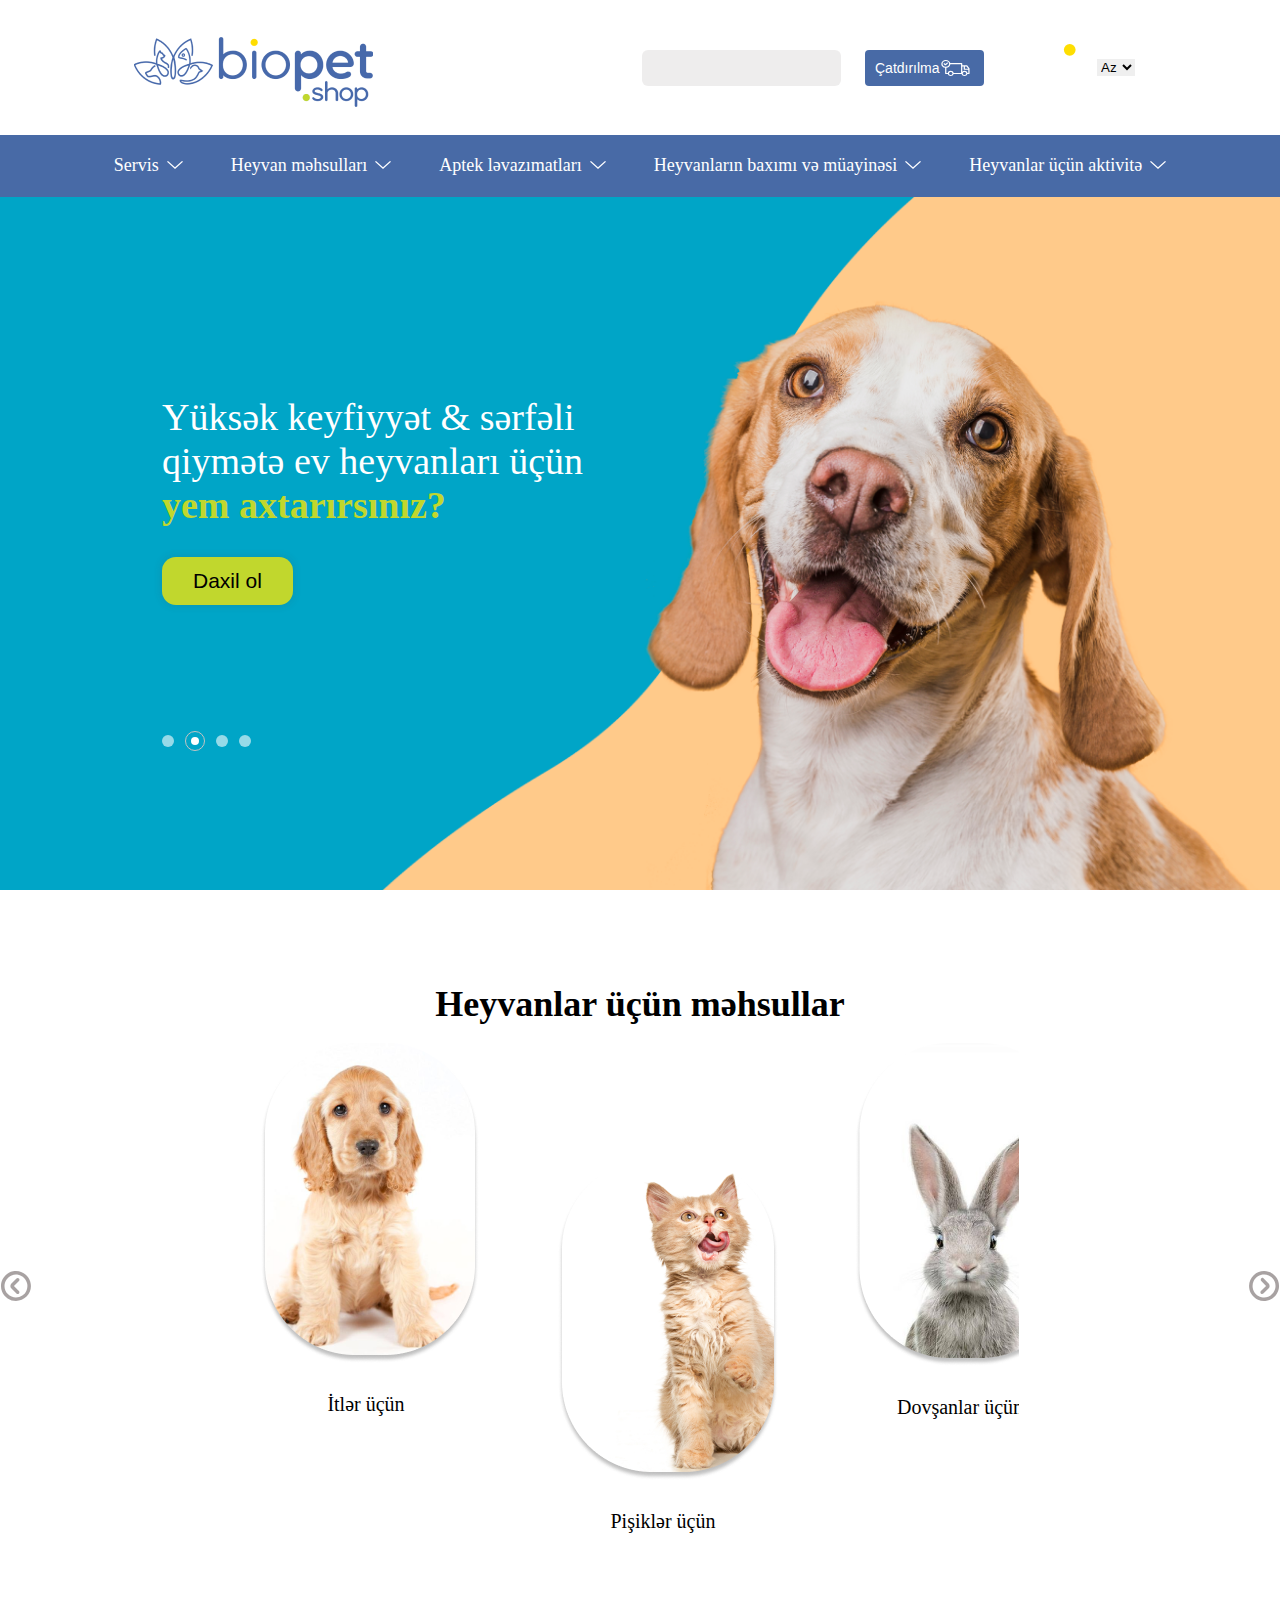
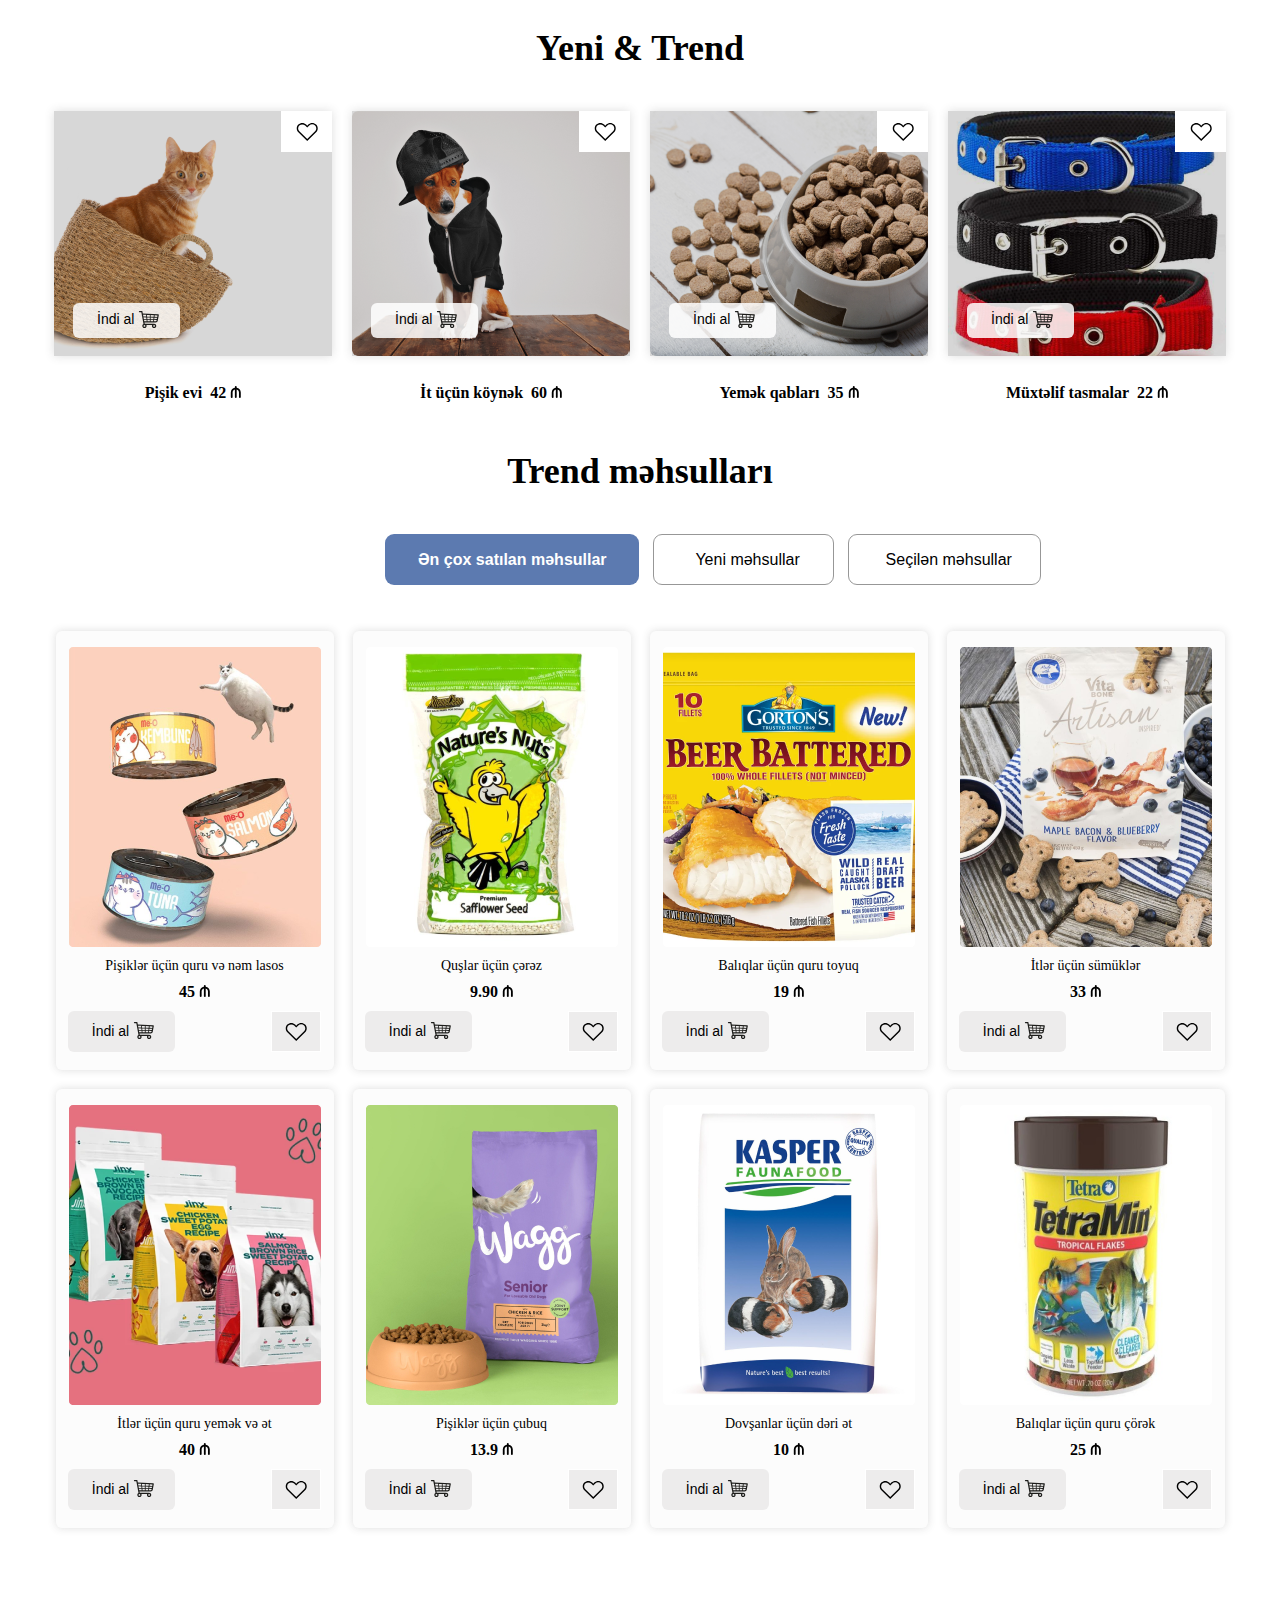
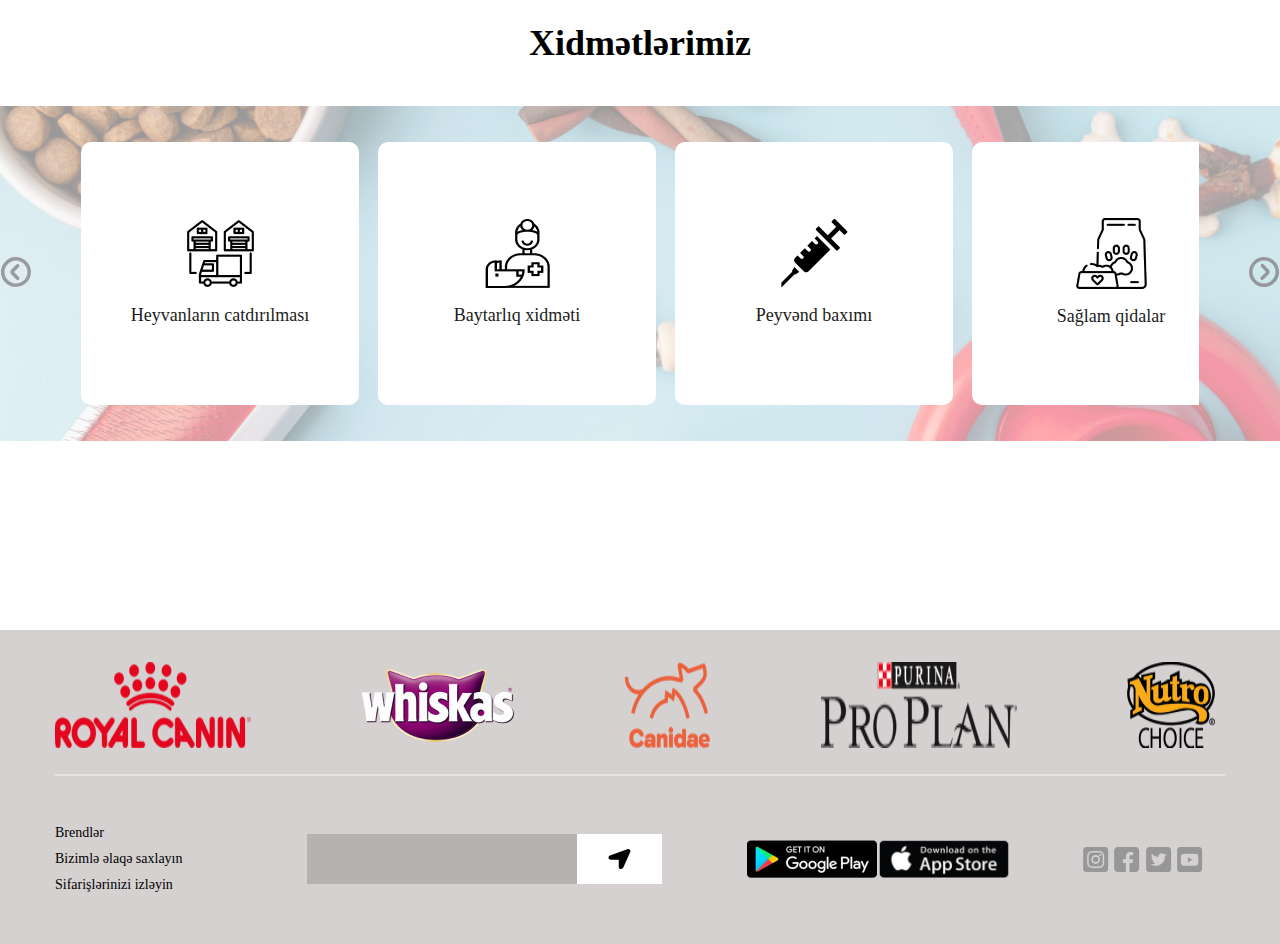
==== commit 60ea38b7: "footer created" ====
--- a/index.html
+++ b/index.html
@@ -652,6 +652,44 @@
     </main>
 
     <footer>
+        <div class="footer_container">
+            <div class="brend_group">
+                <img src="./images/image 6.png" alt="">
+                <img src="./images/image 7.png" alt="">
+                <img src="./images/image 8.png" alt="">
+                <img src="./images/image 9 (1).png" alt="">
+                <img src="./images/image 10 (1).png" alt="">
+            </div> 
+            <svg class="footer_line_svg" xmlns="http://www.w3.org/2000/svg" width="1439" height="2" viewBox="0 0 1439 2" fill="none">
+                <path d="M-5 1L1441 1.00012" stroke="white"/>
+            </svg>
+            <div class="footer_end">
+                <div class="text">
+                    <a href="">Brendlər</a>
+                    <a href="">Bizimlə əlaqə saxlayın</a>
+                    <a href="">Sifarişlərinizi izləyin</a>
+                </div>
+                <div class="footer_inp">
+                    <input type="text">
+                    <div class="vector_div">
+                        <svg xmlns="http://www.w3.org/2000/svg" width="23" height="20" viewBox="0 0 23 20" fill="none">
+                            <path d="M22.3215 2.85338L15.2988 18.6217C14.8866 19.4835 14.018 20 13.0757 20C11.6604 20 10.7192 18.9626 10.7192 17.8847V10.7393H2.86813C1.74235 10.7393 0.774097 10.0109 0.557185 8.99902C0.339439 7.98852 0.934474 7.01844 1.97644 6.58774L19.2067 0.160955C20.0832 -0.168827 21.0936 0.0177785 21.764 0.632522C22.4785 1.12565 22.6846 2.04902 22.3215 2.85338Z" fill="black"/>
+                        </svg>
+                    </div>
+                </div>
+                <div class="google_microsoft">
+                    <img src="./images/36c3e723-bfa0-4b28-8c26-5a07650be418 (1).png" alt="">
+                    <img src="./images/280ae31b-5ec7-46e0-ba15-8fb88eac4bc9 (1).png" alt="">
+                </div>
+                <svg xmlns="http://www.w3.org/2000/svg" width="120" height="25" viewBox="0 0 120 25" fill="none">
+                    <path fill-rule="evenodd" clip-rule="evenodd" d="M22.1075 0C23.7921 0 25.1598 1.36865 25.1598 3.05439V21.9456C25.1598 23.6313 23.7921 25 22.1075 25H3.2294C1.54483 25 0.177124 23.6313 0.177124 21.9456V3.05439C0.177124 1.36865 1.54478 0 3.2294 0L22.1075 0ZM12.6685 3.95508C10.3494 3.95508 10.0586 3.96489 9.14785 4.00649C8.23896 4.048 7.61825 4.19243 7.07507 4.40371C6.51355 4.62207 6.03736 4.91426 5.56265 5.38926C5.08793 5.86431 4.79594 6.34087 4.57773 6.90273C4.36665 7.44629 4.22232 8.06743 4.18079 8.97695C4.13927 9.88833 4.12946 10.1793 4.12946 12.5C4.12946 14.8207 4.13927 15.1117 4.18079 16.023C4.22232 16.9326 4.36665 17.5537 4.57773 18.0973C4.79594 18.6591 5.08793 19.1357 5.56265 19.6107C6.03736 20.0858 6.51355 20.378 7.07507 20.5963C7.61825 20.8076 8.23896 20.952 9.14785 20.9935C10.0586 21.0351 10.3494 21.0449 12.6685 21.0449C14.9875 21.0449 15.2783 21.0351 16.1891 20.9935C17.098 20.952 17.7187 20.8076 18.2618 20.5963C18.8233 20.378 19.2996 20.0858 19.7743 19.6107C20.249 19.1357 20.541 18.6591 20.7592 18.0973C20.9703 17.5537 21.1146 16.9326 21.1561 16.023C21.1976 15.1117 21.2075 14.8207 21.2075 12.5C21.2075 10.1793 21.1976 9.88833 21.1561 8.97695C21.1146 8.06743 20.9703 7.44629 20.7592 6.90273C20.541 6.34087 20.249 5.86431 19.7743 5.38926C19.2996 4.91426 18.8233 4.62207 18.2618 4.40371C17.7187 4.19243 17.098 4.048 16.1891 4.00649C15.2783 3.96489 14.9875 3.95508 12.6685 3.95508ZM12.6685 5.49473C14.9485 5.49473 15.2185 5.50342 16.1189 5.54453C16.9515 5.58257 17.4036 5.72178 17.7045 5.83872C18.1031 5.99375 18.3875 6.17895 18.6864 6.47793C18.9852 6.77695 19.1702 7.06162 19.3251 7.46045C19.442 7.76157 19.5811 8.21401 19.6191 9.04712C19.6602 9.94814 19.6689 10.2184 19.6689 12.5C19.6689 14.7816 19.6602 15.0519 19.6191 15.9529C19.5811 16.786 19.442 17.2384 19.3251 17.5396C19.1702 17.9384 18.9852 18.223 18.6864 18.5221C18.3875 18.8211 18.1031 19.0063 17.7045 19.1613C17.4036 19.2783 16.9515 19.4175 16.1189 19.4555C15.2187 19.4966 14.9486 19.5053 12.6685 19.5053C10.3883 19.5053 10.1183 19.4966 9.21797 19.4555C8.38544 19.4175 7.93331 19.2783 7.6324 19.1613C7.2338 19.0063 6.94938 18.8211 6.65056 18.5221C6.35175 18.223 6.16667 17.9384 6.0118 17.5396C5.89489 17.2384 5.75577 16.786 5.71776 15.9529C5.67668 15.0519 5.66799 14.7816 5.66799 12.5C5.66799 10.2184 5.67668 9.94814 5.71776 9.04712C5.75577 8.21401 5.89489 7.76157 6.0118 7.46045C6.16667 7.06162 6.35175 6.77695 6.65056 6.47793C6.94938 6.17895 7.2338 5.99375 7.6324 5.83872C7.93331 5.72178 8.38544 5.58257 9.21797 5.54453C10.1184 5.50342 10.3884 5.49473 12.6685 5.49473ZM12.6685 8.11206C10.2467 8.11206 8.28356 10.0766 8.28356 12.5C8.28356 14.9234 10.2467 16.8879 12.6685 16.8879C15.0902 16.8879 17.0534 14.9234 17.0534 12.5C17.0534 10.0766 15.0902 8.11206 12.6685 8.11206ZM12.6685 15.3483C11.0965 15.3483 9.82214 14.0731 9.82214 12.5C9.82214 10.9269 11.0965 9.65171 12.6685 9.65171C14.2405 9.65171 15.5148 10.9269 15.5148 12.5C15.5148 14.0731 14.2405 15.3483 12.6685 15.3483ZM18.2513 7.93872C18.2513 8.50503 17.7925 8.96406 17.2266 8.96406C16.6607 8.96406 16.2019 8.50503 16.2019 7.93872C16.2019 7.37241 16.6607 6.91333 17.2266 6.91333C17.7925 6.91333 18.2513 7.37241 18.2513 7.93872Z" fill="#979797"/>
+                    <path d="M52.6219 0H34.6718C33.7393 0 32.8449 0.370722 32.1854 1.03061C31.526 1.69052 31.1555 2.58552 31.1555 3.51875V21.4812C31.1555 22.4145 31.526 23.3095 32.1854 23.9694C32.8449 24.6292 33.7393 25 34.6718 25H42.8412V15.875H39.7527V12.3156H42.8412V9.69376C42.8412 8.20782 43.2518 7.05313 44.0731 6.23282C44.8944 5.41094 46.0077 4.99844 47.4145 4.99844C48.8229 4.99844 49.7348 5.05313 50.1517 5.15626V8.32501H48.2749C47.5972 8.32501 47.135 8.46876 46.8868 8.75626C46.6401 9.04219 46.5167 9.47344 46.5167 10.0469V12.3156H50.0346L49.5662 15.875H46.5167V25H52.6219C53.5545 25 54.4489 24.6292 55.1083 23.9694C55.7678 23.3095 56.1382 22.4145 56.1382 21.4812V3.51875C56.1382 2.58552 55.7678 1.69052 55.1083 1.03061C54.4489 0.370722 53.5545 0 52.6219 0Z" fill="#979797"/>
+                    <path d="M84.9931 25H66.2561C64.5323 25 63.1333 23.6 63.1333 21.875V3.125C63.1333 1.4 64.5323 0 66.2561 0H84.9931C86.7169 0 88.116 1.4 88.116 3.125V21.875C88.116 23.6 86.7169 25 84.9931 25ZM72.7266 18.85C78.6163 18.85 81.8391 13.9625 81.8391 9.73125C81.8391 9.59375 81.8391 9.45625 81.8328 9.31875C82.4574 8.86875 83.0008 8.3 83.4317 7.65625C82.8571 7.9125 82.2388 8.08125 81.5892 8.1625C82.2513 7.76875 82.7572 7.1375 83.0008 6.3875C82.3824 6.75625 81.6954 7.01875 80.9647 7.1625C80.3776 6.5375 79.5469 6.15 78.6288 6.15C76.8613 6.15 75.4248 7.5875 75.4248 9.35625C75.4248 9.60625 75.456 9.85 75.506 10.0875C72.8453 9.95625 70.4845 8.675 68.9043 6.7375C68.6295 7.2125 68.4733 7.7625 68.4733 8.35C68.4733 9.4625 69.0417 10.4438 69.8974 11.0188C69.3727 11 68.8793 10.8562 68.4484 10.6187V10.6625C68.4484 12.2125 69.5538 13.5125 71.0153 13.8063C70.7468 13.8813 70.4657 13.9187 70.1722 13.9187C69.9661 13.9187 69.7662 13.9 69.5726 13.8625C69.9786 15.1375 71.1652 16.0625 72.5643 16.0875C71.465 16.95 70.0847 17.4625 68.5858 17.4625C68.3297 17.4625 68.0736 17.45 67.8238 17.4187C69.2353 18.3188 70.9216 18.85 72.7266 18.85Z" fill="#979797"/>
+                    <path fill-rule="evenodd" clip-rule="evenodd" d="M116.042 0C117.727 0 119.094 1.36865 119.094 3.05439V21.9456C119.094 23.6313 117.727 25 116.042 25H97.1641C95.4795 25 94.1118 23.6313 94.1118 21.9456V3.05439C94.1118 1.36865 95.4795 0 97.1641 0H116.042V0ZM115.019 8.57568C114.817 7.81939 114.222 7.22378 113.466 7.02168C112.096 6.6543 106.603 6.6543 106.603 6.6543C106.603 6.6543 101.11 6.6543 99.7401 7.02168C98.9845 7.22378 98.3892 7.81939 98.1872 8.57568C97.8202 9.94653 97.8202 12.8067 97.8202 12.8067C97.8202 12.8067 97.8202 15.6669 98.1872 17.0376C98.3892 17.7939 98.9845 18.3896 99.7401 18.5917C101.11 18.959 106.603 18.959 106.603 18.959C106.603 18.959 112.096 18.959 113.466 18.5917C114.222 18.3896 114.817 17.7939 115.019 17.0376C115.386 15.6669 115.386 12.8067 115.386 12.8067C115.386 12.8067 115.386 9.94653 115.019 8.57568ZM104.846 15.4435V10.17L109.41 12.8067L104.846 15.4435Z" fill="#979797"/>
+                </svg>
+            </div>
+        </div>
+        
 
     </footer>
 
--- a/style.css
+++ b/style.css
@@ -4,6 +4,9 @@
     --yellow: #C1D72D;
     --black: #000;
     --grey: #979797;
+    --product_card_color: #FCFCFC;
+    --grey1: #EDECEC;
+
 }
 
 html {
@@ -23,6 +26,10 @@
 
 ul li {
     list-style: none;
+}
+
+a {
+    text-decoration: none;
 }
 
 header {
@@ -229,14 +236,11 @@
 
 .card_middle {
     margin-top: 116px;
-}
-
-.card {
     min-width: 210px;
     transition: 1s;
 }
 
-.card_middle {
+.card {
     min-width: 210px;
     transition: 1s;
 }
@@ -352,6 +356,7 @@
     justify-content: center;
 }
 
+/* main section 3 */
 .btns {
     display: flex;
     gap: 14px;
@@ -397,7 +402,7 @@
 .product_card {
     min-width: 278px;
     border-radius: 6px;
-    background: #FCFCFC;
+    background: var(--product_card_color);
     box-shadow: 0px 0px 9px 0px rgba(69, 69, 69, 0.18);
 }
 
@@ -441,7 +446,7 @@
     align-items: center;
     gap: 4px;
     border-radius: 6px;
-    background: #EDECEC;
+    background: var(--grey1);
     padding: 8px 21px 10px 24px;
     border: none;
     outline: none;
@@ -456,12 +461,14 @@
 .heart_card_icon {
     width: 50px;
     height: 41px;
-    background-color: #EDECEC;
+    background-color: var(--grey1);
     border: 1px solid var(--white);
     display: flex;
     align-items: center;
     justify-content: center;
 }
+
+/* main section 4 */
 
 .service_cards {
     background-image: url('./images/pet-accessories-still-life-concept-with-grooming-objects-food\ 1.png');
@@ -469,7 +476,7 @@
     background-position: center;
     background-size: cover;
     width: 100%;
-
+    margin-bottom: 189px;
 }
 
 .service_card_container {
@@ -481,7 +488,7 @@
 .service_card {
     min-width: 278px;
     border-radius: 10px;
-    background: #FFF;
+    background: var(--white);
     display: flex;
     flex-direction: column;
     align-items: center;
@@ -506,4 +513,82 @@
     color: #1D1D1B;
     font-size: 18px;
     font-weight: 400;
-}+}
+
+/* footer */
+footer {
+    background: rgba(150, 141, 141, 0.40);
+}
+
+.footer_container{
+    max-width: 1170px;
+    margin-left: auto;
+    margin-right: auto;
+}
+
+.brend_group {
+    display: flex;
+    gap: 110px;
+    padding-top: 32px;
+}
+
+.footer_line_svg {
+    margin-top: 26px;
+    margin-bottom: 45px;
+    width: 100%;
+}
+
+.text{
+    display: flex;
+    flex-direction: column;
+    gap: 10px;
+    margin-right: 124px;
+}
+
+.text a {
+    color: var(--black);
+    font-size: 14px;
+    font-weight: 400;
+}
+.footer_end{
+    display: flex;
+    align-items: center;
+    padding-bottom: 51px;
+}
+.footer_inp{
+    width: 355px;
+    height: 50px;
+    display: flex;
+    align-items: center;
+    background: rgba(29, 29, 27, 0.17);
+    margin-right: 85px;
+}
+.footer_inp input{
+    background: none;
+    border: none;
+    outline: none;
+    width: 85%;
+    font-size: 2.5rem;
+    padding-left: 10px;
+}
+
+.vector_div{
+    width: 95px;
+    height: 100%;
+    background: var(--white);
+    display: flex;
+    align-items: center;
+    justify-content: center;
+}
+
+.google_microsoft{
+    display: flex;
+    gap: 2px;
+    align-items: center;
+    margin-right: 74px;
+}
+.google_microsoft img{
+    width: 130px;
+    height: 38px;
+}
+
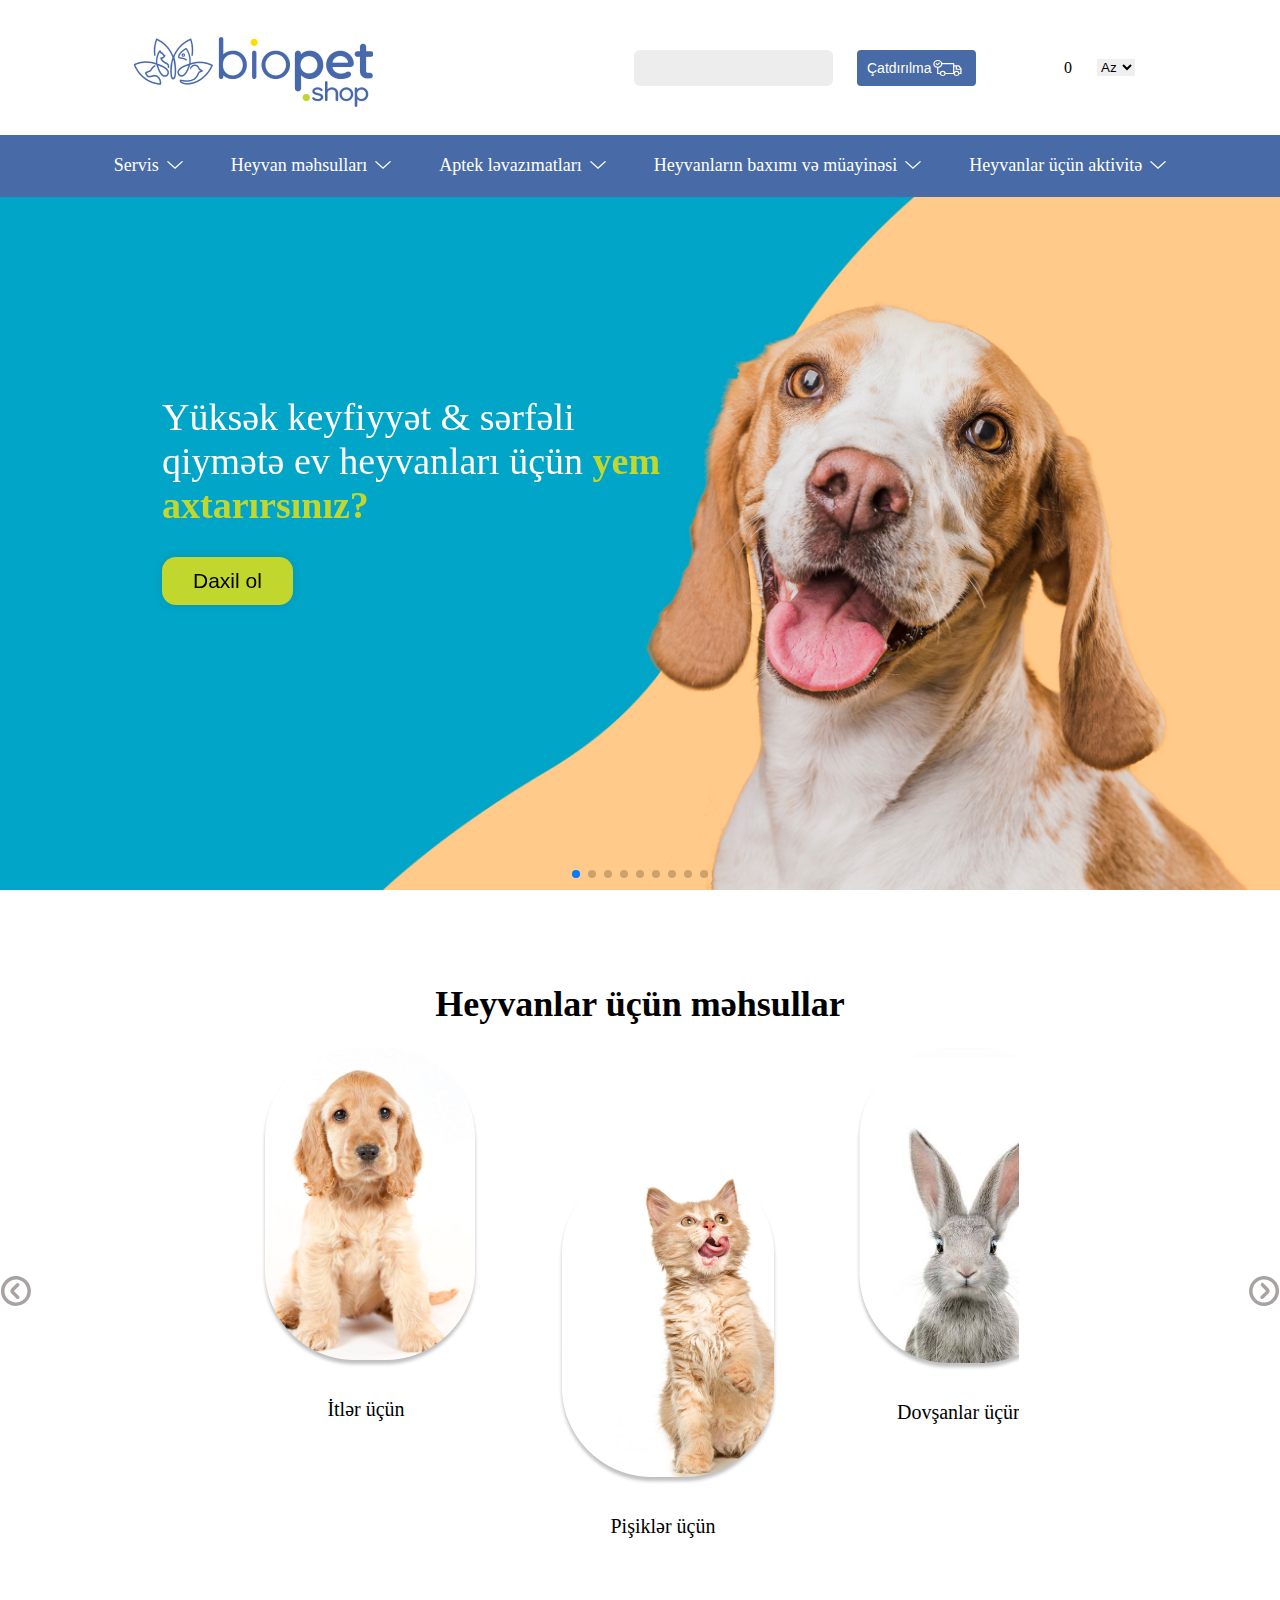
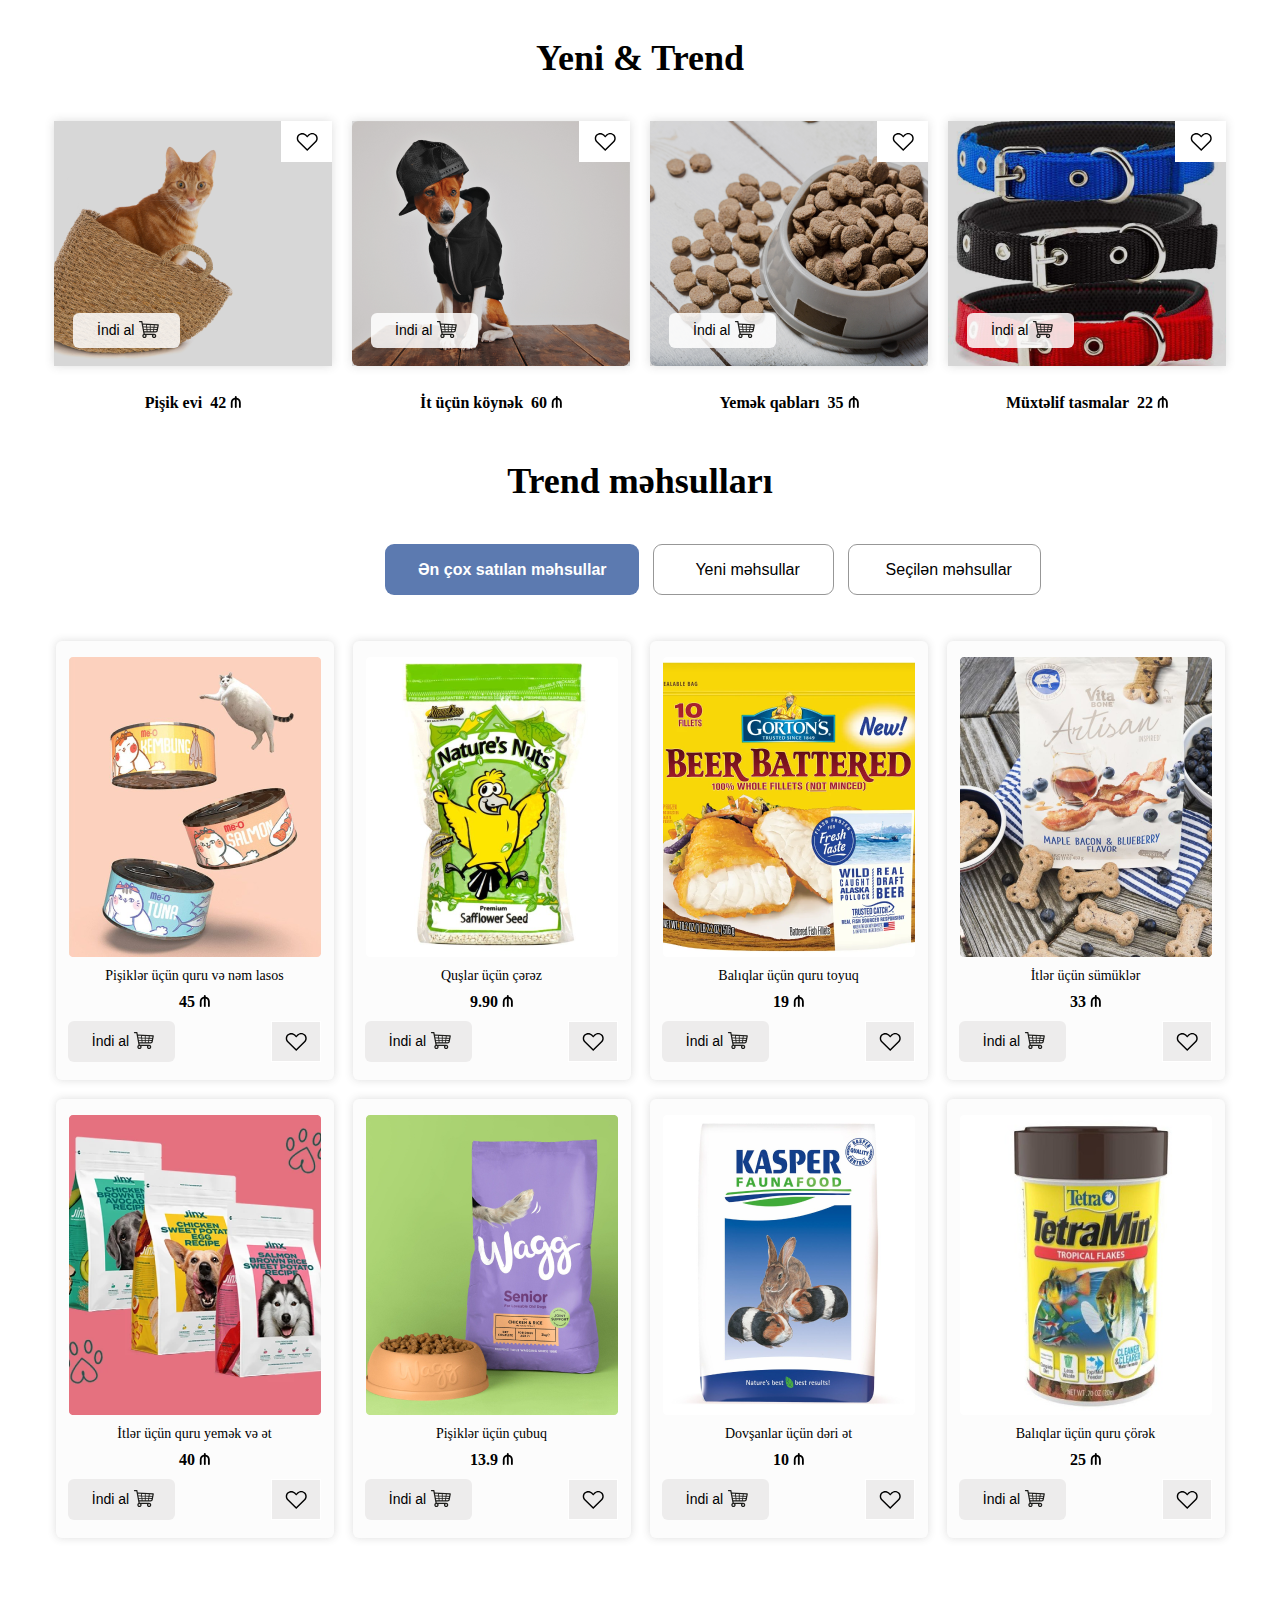
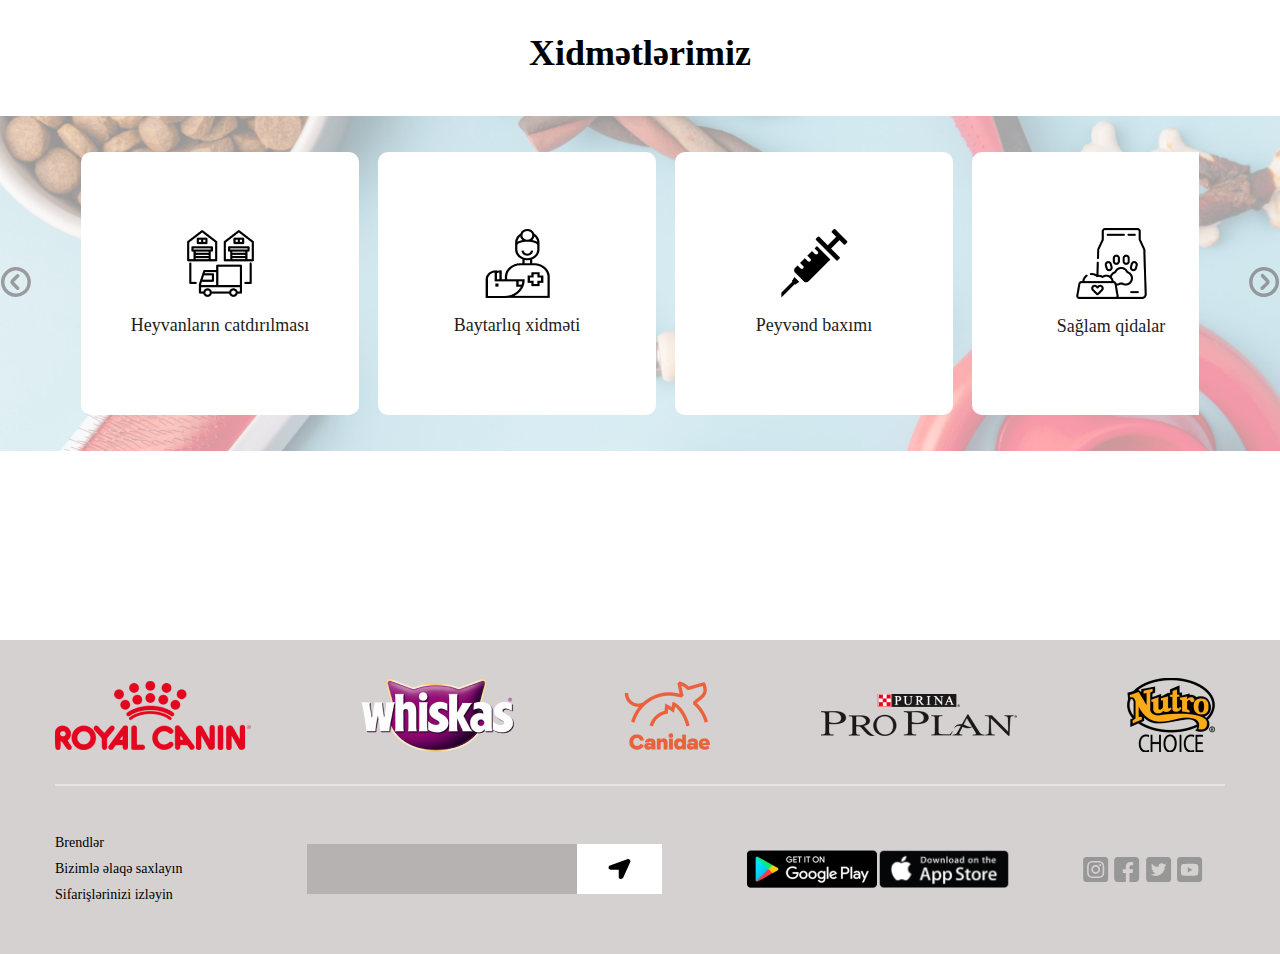
==== commit 3e2f7141: "basket created" ====
--- a/index.html
+++ b/index.html
@@ -9,6 +9,8 @@
     <link rel="stylesheet" href="https://cdnjs.cloudflare.com/ajax/libs/font-awesome/6.4.2/css/all.min.css"
         integrity="sha512-z3gLpd7yknf1YoNbCzqRKc4qyor8gaKU1qmn+CShxbuBusANI9QpRohGBreCFkKxLhei6S9CQXFEbbKuqLg0DA=="
         crossorigin="anonymous" referrerpolicy="no-referrer" />
+    <link rel="stylesheet" href="https://cdn.jsdelivr.net/npm/swiper@10/swiper-bundle.min.css" />
+
 </head>
 
 <body>
@@ -37,11 +39,10 @@
                     <i class="fa-solid fa-phone-volume"></i>
                     <i class="fa-regular fa-user"></i>
                     <i class="fa-regular fa-heart"></i>
-                    <i class="fa-solid fa-cart-shopping cart_shopping"></i>
-                    <svg class="yellow_circle" xmlns="http://www.w3.org/2000/svg" width="13" height="12"
-                        viewBox="0 0 13 12" fill="none">
-                        <circle cx="6.72903" cy="5.86538" r="5.86538" fill="#FEDE01" />
-                    </svg>
+                    <div class="basket_icon_container">
+                        <i class="fa-solid fa-cart-shopping cart_shopping"></i>
+                        <span class="basket_count">0</span>
+                    </div>
                 </div>
                 <select>
                     <option value="Az">Az</option>
@@ -114,27 +115,71 @@
                 </div>
             </ul>
         </nav>
-        <div class="header_middle_container">
+        <!-- <div class="header_middle_container">
             <h1>Yüksək keyfiyyət & sərfəli
                 qiymətə ev heyvanları üçün</h1>
             <h2>yem axtarırsınız?</h2>
             <button>Daxil ol</button>
-            <div class="header_svg">
-                <svg xmlns="http://www.w3.org/2000/svg" width="12" height="12" viewBox="0 0 12 12" fill="none">
-                    <circle cx="6" cy="6" r="6" fill="white" fill-opacity="0.59" />
-                </svg>
-                <div class="svg_2">
-                    <svg xmlns="http://www.w3.org/2000/svg" width="8" height="8" viewBox="0 0 8 8" fill="none">
-                        <circle cx="4" cy="4" r="4" fill="white" />
-                    </svg>
-                </div>
-                <svg xmlns="http://www.w3.org/2000/svg" width="12" height="12" viewBox="0 0 12 12" fill="none">
-                    <circle cx="6" cy="6" r="6" fill="white" fill-opacity="0.59" />
-                </svg>
-                <svg xmlns="http://www.w3.org/2000/svg" width="12" height="12" viewBox="0 0 12 12" fill="none">
-                    <circle cx="6" cy="6" r="6" fill="white" fill-opacity="0.59" />
-                </svg>
-            </div>
+            
+        </div> -->
+        <div class="swiper mySwiper header_slider_container">
+            <div class="swiper-wrapper">
+                <div class="swiper-slide header_middle_container">
+                    <h1>Yüksək keyfiyyət & sərfəli
+                        qiymətə ev heyvanları üçün <span>yem axtarırsınız?</span></h1>
+
+                    <button>Daxil ol</button>
+                </div>
+                <div class="swiper-slide header_middle_container">
+                    <h1>Yüksək keyfiyyət & sərfəli
+                        qiymətə ev heyvanları üçün <span>yem axtarırsınız?</span></h1>
+
+                    <button>Daxil ol</button>
+                </div>
+                <div class="swiper-slide header_middle_container">
+                    <h1>Yüksək keyfiyyət & sərfəli
+                        qiymətə ev heyvanları üçün <span>yem axtarırsınız?</span></h1>
+
+                    <button>Daxil ol</button>
+                </div>
+                <div class="swiper-slide header_middle_container">
+                    <h1>Yüksək keyfiyyət & sərfəli
+                        qiymətə ev heyvanları üçün <span>yem axtarırsınız?</span></h1>
+
+                    <button>Daxil ol</button>
+                </div>
+                <div class="swiper-slide header_middle_container">
+                    <h1>Yüksək keyfiyyət & sərfəli
+                        qiymətə ev heyvanları üçün <span>yem axtarırsınız?</span></h1>
+
+                    <button>Daxil ol</button>
+                </div>
+                <div class="swiper-slide header_middle_container">
+                    <h1>Yüksək keyfiyyət & sərfəli
+                        qiymətə ev heyvanları üçün <span>yem axtarırsınız?</span></h1>
+
+                    <button>Daxil ol</button>
+                </div>
+                <div class="swiper-slide header_middle_container">
+                    <h1>Yüksək keyfiyyət & sərfəli
+                        qiymətə ev heyvanları üçün <span>yem axtarırsınız?</span></h1>
+
+                    <button>Daxil ol</button>
+                </div>
+                <div class="swiper-slide header_middle_container">
+                    <h1>Yüksək keyfiyyət & sərfəli
+                        qiymətə ev heyvanları üçün <span>yem axtarırsınız?</span></h1>
+
+                    <button>Daxil ol</button>
+                </div>
+                <div class="swiper-slide header_middle_container">
+                    <h1>Yüksək keyfiyyət & sərfəli
+                        qiymətə ev heyvanları üçün <span>yem axtarırsınız?</span></h1>
+
+                    <button>Daxil ol</button>
+                </div>
+            </div>
+            <div class="swiper-pagination"></div>
         </div>
     </header>
 
@@ -142,7 +187,7 @@
         <section>
             <div class="products_for_animals">
                 <h2 class="section_header_products">Heyvanlar üçün məhsullar</h2>
-                <div class="slider_container">
+                <div class="slider_container slider_container1">
                     <div class="left_icon">
                         <svg xmlns="http://www.w3.org/2000/svg" width="31" height="30" viewBox="0 0 31 30" fill="none">
                             <path
@@ -155,7 +200,7 @@
                             <img src="./images/image 3.png" alt="">
                             <p>İtlər üçün</p>
                         </div>
-                        <div class="card_middle">
+                        <div class="card card_middle">
                             <img src="./images/cat-white-background 1.png" alt="">
                             <p>Pişiklər üçün</p>
                         </div>
@@ -163,15 +208,23 @@
                             <img src="./images/image 2.png" alt="">
                             <p>Dovşanlar üçün</p>
                         </div>
-                        <div class="card_middle">
+                        <div class="card">
+                            <img src="./images/image 3.png" alt="">
+                            <p>İtlər üçün</p>
+                        </div>
+                        <div class="card card_middle">
                             <img src="./images/cat-white-background 1.png" alt="">
                             <p>Pişiklər üçün</p>
                         </div>
                         <div class="card">
+                            <img src="./images/image 2.png" alt="">
+                            <p>Dovşanlar üçün</p>
+                        </div>
+                        <div class="card">
                             <img src="./images/image 3.png" alt="">
                             <p>İtlər üçün</p>
                         </div>
-                        <div class="card_middle">
+                        <div class="card card_middle">
                             <img src="./images/cat-white-background 1.png" alt="">
                             <p>Pişiklər üçün</p>
                         </div>
@@ -179,26 +232,19 @@
                             <img src="./images/image 2.png" alt="">
                             <p>Dovşanlar üçün</p>
                         </div>
-                        <div class="card_middle">
+                        <div class="card">
+                            <img src="./images/image 3.png" alt="">
+                            <p>İtlər üçün</p>
+                        </div>
+                        <div class="card card_middle">
                             <img src="./images/cat-white-background 1.png" alt="">
                             <p>Pişiklər üçün</p>
                         </div>
                         <div class="card">
-                            <img src="./images/image 3.png" alt="">
-                            <p>İtlər üçün</p>
-                        </div>
-                        <div class="card_middle">
-                            <img src="./images/cat-white-background 1.png" alt="">
-                            <p>Pişiklər üçün</p>
-                        </div>
-                        <div class="card">
                             <img src="./images/image 2.png" alt="">
                             <p>Dovşanlar üçün</p>
                         </div>
-                        <div class="card_middle">
-                            <img src="./images/cat-white-background 1.png" alt="">
-                            <p>Pişiklər üçün</p>
-                        </div>
+
                     </div>
                     <div class="right_icon">
                         <svg xmlns="http://www.w3.org/2000/svg" width="31" height="30" viewBox="0 0 31 30" fill="none">
@@ -214,110 +260,8 @@
             <div class="new_trend">
                 <h2 class="section_header">Yeni & Trend</h2>
                 <div class="grid_card_container">
-                    <div class="card_basket  card_img">
-                        <div class="bg_shadow">
-                            <div class="heart_icon">
-                                <svg xmlns="http://www.w3.org/2000/svg" width="22" height="18" viewBox="0 0 22 18"
-                                    fill="none">
-                                    <path
-                                        d="M20.1046 9.26959C22.2642 7.14738 22.2642 3.69662 20.1046 1.59166C17.9451 -0.530554 14.4336 -0.530554 12.2741 1.59166L11.2206 2.62689L10.1672 1.59166C8.00763 -0.530554 4.49616 -0.530554 2.35417 1.59166C1.30073 2.60963 0.738892 3.98994 0.738892 5.43925C0.738892 6.88857 1.31828 8.25162 2.35417 9.28685L11.2206 18L20.1046 9.26959ZM2.12592 5.43925C2.12592 4.35226 2.5473 3.33429 3.33738 2.57513C4.14502 1.78145 5.19846 1.38462 6.2519 1.38462C7.30534 1.38462 8.35878 1.78145 9.16642 2.57513L11.2206 4.57656L13.2748 2.55787C14.8901 0.970525 17.5062 0.970525 19.1039 2.55787C19.8764 3.31704 20.3153 4.33501 20.3153 5.422C20.3153 6.50899 19.894 7.52696 19.1039 8.28613L11.2206 16.0503L3.33738 8.30338C2.56486 7.52696 2.12592 6.50899 2.12592 5.43925Z"
-                                        fill="black" />
-                                </svg>
-                            </div>
-                            <button class="basket_btn">
-                                <p>İndi al</p>
-                                <svg xmlns="http://www.w3.org/2000/svg" width="21" height="17" viewBox="0 0 21 17"
-                                    fill="none">
-                                    <path
-                                        d="M1.47245 0H3.83407C3.85639 0 3.87535 0.0102163 3.89705 0.012459C3.94234 0.016994 3.98467 0.0243697 4.02711 0.0382241C4.06264 0.0497361 4.09471 0.0639393 4.12709 0.0811826C4.16435 0.101067 4.19794 0.122646 4.23042 0.149508C4.26031 0.174126 4.28567 0.20034 4.31037 0.229893C4.33584 0.260342 4.35759 0.29134 4.37691 0.326624C4.39688 0.362855 4.41091 0.400032 4.42316 0.4402C4.42982 0.461978 4.4442 0.479471 4.44847 0.502345L4.80614 2.41898L20.0902 3.29475C20.1487 3.29076 20.2004 3.29913 20.2658 3.30511C20.6054 3.33541 20.8575 3.62725 20.8322 3.96055C20.8302 3.98567 20.827 4.00999 20.8221 4.03391L19.7572 9.72875C19.5136 10.6118 18.7634 11.5033 17.635 11.5033H6.50152L6.7399 12.7807H16.1082C17.2943 12.7807 18.2596 13.7272 18.2596 14.8902C18.2596 16.0535 17.2943 17 16.1082 17C14.9221 17 13.9568 16.0535 13.9568 14.8902C13.9568 14.5732 14.0336 14.2754 14.1619 14.0055H8.40916C8.53745 14.2754 8.61425 14.5732 8.61425 14.8902C8.61425 16.0535 7.64894 17 6.46284 17C5.27675 17 4.31144 16.0535 4.31144 14.8902C4.31144 14.0632 4.80395 13.3531 5.51238 13.0075L3.31345 1.22477H1.47245C1.12764 1.22477 0.847885 0.950469 0.847885 0.612383C0.847885 0.274296 1.12764 0 1.47245 0ZM5.82598 7.88338L8.47265 7.92415L8.3285 6.4202L5.53759 6.33817L5.82598 7.88338ZM19.0482 6.73531L16.4034 6.65757L16.2304 8.04355L18.7966 8.08307L19.0482 6.73531ZM15.5679 6.633L12.6609 6.54758V7.98858L15.3934 8.0307L15.5679 6.633ZM12.6609 5.73032L15.6696 5.81878L15.8618 4.27935L12.6609 4.09586V5.73032ZM11.8281 4.04812L8.92165 3.88146L9.08877 5.62532L11.8281 5.70585V4.04812ZM12.6609 8.80529V10.2785H15.1127L15.2916 8.84581L12.6609 8.80529ZM11.8281 8.79249L9.3887 8.75496L9.53473 10.2785H11.8281V8.79249ZM11.8281 7.97578V6.52311L9.1673 6.44487L9.31033 7.937L11.8281 7.97578ZM5.38425 5.51643L8.24997 5.60065L8.08062 3.83327L5.03755 3.6588L5.38425 5.51643ZM16.6945 4.3271L16.5051 5.8433L19.2 5.92254C19.3136 5.31763 19.404 4.84753 19.4811 4.48682L16.6945 4.3271ZM18.5397 9.45884L18.6446 8.89744L16.1286 8.85872L15.9513 10.2785H17.635C18.1701 10.2785 18.4682 9.71001 18.5397 9.45884ZM8.69827 10.2785L8.55102 8.74205L5.97882 8.70243L6.27296 10.2785H8.69827ZM15.2059 14.8902C15.2059 15.3781 15.6105 15.7752 16.1082 15.7752C16.6059 15.7752 17.0105 15.3781 17.0105 14.8902C17.0105 14.4022 16.6059 14.0055 16.1082 14.0055C15.6105 14.0055 15.2059 14.4022 15.2059 14.8902ZM6.46284 15.7752C6.96054 15.7752 7.36513 15.3781 7.36513 14.8902C7.36513 14.4022 6.96054 14.0055 6.46284 14.0055C5.96515 14.0055 5.56056 14.4022 5.56056 14.8902C5.56056 15.3781 5.96515 15.7752 6.46284 15.7752Z"
-                                        fill="#1D1D1B" />
-                                </svg>
-                            </button>
-                        </div>
-                        <p class="price">Pişik evi <span>42
-                            <svg xmlns="http://www.w3.org/2000/svg" width="11" height="12" viewBox="0 0 11 12" fill="none">
-                                <path d="M10.7819 6.42857V11.1429C10.7819 11.6167 10.3751 12 9.87343 12C9.37179 12 8.96497 11.6167 8.96497 11.1429V6.42857C8.96497 5.07429 8.00257 3.94018 6.69382 3.56786V11.1429C6.69382 11.6167 6.287 12 5.78535 12C5.28371 12 4.87689 11.6167 4.87689 11.1429V3.56786C3.56814 3.94018 2.60574 5.07321 2.60574 6.42857V11.1429C2.60574 11.6167 2.19892 12 1.69728 12C1.19564 12 0.788818 11.6167 0.788818 11.1429V6.42857C0.788818 4.12259 2.55464 2.20179 4.87689 1.79732V0.857143C4.87689 0.383304 5.28371 0 5.78535 0C6.287 0 6.69382 0.383304 6.69382 0.857143V1.79625C9.01607 2.20179 10.7819 4.12232 10.7819 6.42857Z" fill="black"/>
-                            </svg>
-                        </span></p>
-                    </div>
-                    <div class="card_basket  card_img2">
-                        <div class="bg_shadow">
-                            <div class="heart_icon">
-                                <svg xmlns="http://www.w3.org/2000/svg" width="22" height="18" viewBox="0 0 22 18"
-                                    fill="none">
-                                    <path
-                                        d="M20.1046 9.26959C22.2642 7.14738 22.2642 3.69662 20.1046 1.59166C17.9451 -0.530554 14.4336 -0.530554 12.2741 1.59166L11.2206 2.62689L10.1672 1.59166C8.00763 -0.530554 4.49616 -0.530554 2.35417 1.59166C1.30073 2.60963 0.738892 3.98994 0.738892 5.43925C0.738892 6.88857 1.31828 8.25162 2.35417 9.28685L11.2206 18L20.1046 9.26959ZM2.12592 5.43925C2.12592 4.35226 2.5473 3.33429 3.33738 2.57513C4.14502 1.78145 5.19846 1.38462 6.2519 1.38462C7.30534 1.38462 8.35878 1.78145 9.16642 2.57513L11.2206 4.57656L13.2748 2.55787C14.8901 0.970525 17.5062 0.970525 19.1039 2.55787C19.8764 3.31704 20.3153 4.33501 20.3153 5.422C20.3153 6.50899 19.894 7.52696 19.1039 8.28613L11.2206 16.0503L3.33738 8.30338C2.56486 7.52696 2.12592 6.50899 2.12592 5.43925Z"
-                                        fill="black" />
-                                </svg>
-                            </div>
-                            <button class="basket_btn">
-                                <p>İndi al</p>
-                                <svg xmlns="http://www.w3.org/2000/svg" width="21" height="17" viewBox="0 0 21 17"
-                                    fill="none">
-                                    <path
-                                        d="M1.47245 0H3.83407C3.85639 0 3.87535 0.0102163 3.89705 0.012459C3.94234 0.016994 3.98467 0.0243697 4.02711 0.0382241C4.06264 0.0497361 4.09471 0.0639393 4.12709 0.0811826C4.16435 0.101067 4.19794 0.122646 4.23042 0.149508C4.26031 0.174126 4.28567 0.20034 4.31037 0.229893C4.33584 0.260342 4.35759 0.29134 4.37691 0.326624C4.39688 0.362855 4.41091 0.400032 4.42316 0.4402C4.42982 0.461978 4.4442 0.479471 4.44847 0.502345L4.80614 2.41898L20.0902 3.29475C20.1487 3.29076 20.2004 3.29913 20.2658 3.30511C20.6054 3.33541 20.8575 3.62725 20.8322 3.96055C20.8302 3.98567 20.827 4.00999 20.8221 4.03391L19.7572 9.72875C19.5136 10.6118 18.7634 11.5033 17.635 11.5033H6.50152L6.7399 12.7807H16.1082C17.2943 12.7807 18.2596 13.7272 18.2596 14.8902C18.2596 16.0535 17.2943 17 16.1082 17C14.9221 17 13.9568 16.0535 13.9568 14.8902C13.9568 14.5732 14.0336 14.2754 14.1619 14.0055H8.40916C8.53745 14.2754 8.61425 14.5732 8.61425 14.8902C8.61425 16.0535 7.64894 17 6.46284 17C5.27675 17 4.31144 16.0535 4.31144 14.8902C4.31144 14.0632 4.80395 13.3531 5.51238 13.0075L3.31345 1.22477H1.47245C1.12764 1.22477 0.847885 0.950469 0.847885 0.612383C0.847885 0.274296 1.12764 0 1.47245 0ZM5.82598 7.88338L8.47265 7.92415L8.3285 6.4202L5.53759 6.33817L5.82598 7.88338ZM19.0482 6.73531L16.4034 6.65757L16.2304 8.04355L18.7966 8.08307L19.0482 6.73531ZM15.5679 6.633L12.6609 6.54758V7.98858L15.3934 8.0307L15.5679 6.633ZM12.6609 5.73032L15.6696 5.81878L15.8618 4.27935L12.6609 4.09586V5.73032ZM11.8281 4.04812L8.92165 3.88146L9.08877 5.62532L11.8281 5.70585V4.04812ZM12.6609 8.80529V10.2785H15.1127L15.2916 8.84581L12.6609 8.80529ZM11.8281 8.79249L9.3887 8.75496L9.53473 10.2785H11.8281V8.79249ZM11.8281 7.97578V6.52311L9.1673 6.44487L9.31033 7.937L11.8281 7.97578ZM5.38425 5.51643L8.24997 5.60065L8.08062 3.83327L5.03755 3.6588L5.38425 5.51643ZM16.6945 4.3271L16.5051 5.8433L19.2 5.92254C19.3136 5.31763 19.404 4.84753 19.4811 4.48682L16.6945 4.3271ZM18.5397 9.45884L18.6446 8.89744L16.1286 8.85872L15.9513 10.2785H17.635C18.1701 10.2785 18.4682 9.71001 18.5397 9.45884ZM8.69827 10.2785L8.55102 8.74205L5.97882 8.70243L6.27296 10.2785H8.69827ZM15.2059 14.8902C15.2059 15.3781 15.6105 15.7752 16.1082 15.7752C16.6059 15.7752 17.0105 15.3781 17.0105 14.8902C17.0105 14.4022 16.6059 14.0055 16.1082 14.0055C15.6105 14.0055 15.2059 14.4022 15.2059 14.8902ZM6.46284 15.7752C6.96054 15.7752 7.36513 15.3781 7.36513 14.8902C7.36513 14.4022 6.96054 14.0055 6.46284 14.0055C5.96515 14.0055 5.56056 14.4022 5.56056 14.8902C5.56056 15.3781 5.96515 15.7752 6.46284 15.7752Z"
-                                        fill="#1D1D1B" />
-                                </svg>
-                            </button>
-                        </div>
-                        <p class="price">İt üçün köynək <span>60
-                            <svg xmlns="http://www.w3.org/2000/svg" width="11" height="12" viewBox="0 0 11 12" fill="none">
-                                <path d="M10.7819 6.42857V11.1429C10.7819 11.6167 10.3751 12 9.87343 12C9.37179 12 8.96497 11.6167 8.96497 11.1429V6.42857C8.96497 5.07429 8.00257 3.94018 6.69382 3.56786V11.1429C6.69382 11.6167 6.287 12 5.78535 12C5.28371 12 4.87689 11.6167 4.87689 11.1429V3.56786C3.56814 3.94018 2.60574 5.07321 2.60574 6.42857V11.1429C2.60574 11.6167 2.19892 12 1.69728 12C1.19564 12 0.788818 11.6167 0.788818 11.1429V6.42857C0.788818 4.12259 2.55464 2.20179 4.87689 1.79732V0.857143C4.87689 0.383304 5.28371 0 5.78535 0C6.287 0 6.69382 0.383304 6.69382 0.857143V1.79625C9.01607 2.20179 10.7819 4.12232 10.7819 6.42857Z" fill="black"/>
-                            </svg>
-                        </span></p>
-                    </div>
-                    <div class="card_basket  card_img3">
-                        <div class="bg_shadow">
-                            <div class="heart_icon">
-                                <svg xmlns="http://www.w3.org/2000/svg" width="22" height="18" viewBox="0 0 22 18"
-                                    fill="none">
-                                    <path
-                                        d="M20.1046 9.26959C22.2642 7.14738 22.2642 3.69662 20.1046 1.59166C17.9451 -0.530554 14.4336 -0.530554 12.2741 1.59166L11.2206 2.62689L10.1672 1.59166C8.00763 -0.530554 4.49616 -0.530554 2.35417 1.59166C1.30073 2.60963 0.738892 3.98994 0.738892 5.43925C0.738892 6.88857 1.31828 8.25162 2.35417 9.28685L11.2206 18L20.1046 9.26959ZM2.12592 5.43925C2.12592 4.35226 2.5473 3.33429 3.33738 2.57513C4.14502 1.78145 5.19846 1.38462 6.2519 1.38462C7.30534 1.38462 8.35878 1.78145 9.16642 2.57513L11.2206 4.57656L13.2748 2.55787C14.8901 0.970525 17.5062 0.970525 19.1039 2.55787C19.8764 3.31704 20.3153 4.33501 20.3153 5.422C20.3153 6.50899 19.894 7.52696 19.1039 8.28613L11.2206 16.0503L3.33738 8.30338C2.56486 7.52696 2.12592 6.50899 2.12592 5.43925Z"
-                                        fill="black" />
-                                </svg>
-                            </div>
-                            <button class="basket_btn">
-                                <p>İndi al</p>
-                                <svg xmlns="http://www.w3.org/2000/svg" width="21" height="17" viewBox="0 0 21 17"
-                                    fill="none">
-                                    <path
-                                        d="M1.47245 0H3.83407C3.85639 0 3.87535 0.0102163 3.89705 0.012459C3.94234 0.016994 3.98467 0.0243697 4.02711 0.0382241C4.06264 0.0497361 4.09471 0.0639393 4.12709 0.0811826C4.16435 0.101067 4.19794 0.122646 4.23042 0.149508C4.26031 0.174126 4.28567 0.20034 4.31037 0.229893C4.33584 0.260342 4.35759 0.29134 4.37691 0.326624C4.39688 0.362855 4.41091 0.400032 4.42316 0.4402C4.42982 0.461978 4.4442 0.479471 4.44847 0.502345L4.80614 2.41898L20.0902 3.29475C20.1487 3.29076 20.2004 3.29913 20.2658 3.30511C20.6054 3.33541 20.8575 3.62725 20.8322 3.96055C20.8302 3.98567 20.827 4.00999 20.8221 4.03391L19.7572 9.72875C19.5136 10.6118 18.7634 11.5033 17.635 11.5033H6.50152L6.7399 12.7807H16.1082C17.2943 12.7807 18.2596 13.7272 18.2596 14.8902C18.2596 16.0535 17.2943 17 16.1082 17C14.9221 17 13.9568 16.0535 13.9568 14.8902C13.9568 14.5732 14.0336 14.2754 14.1619 14.0055H8.40916C8.53745 14.2754 8.61425 14.5732 8.61425 14.8902C8.61425 16.0535 7.64894 17 6.46284 17C5.27675 17 4.31144 16.0535 4.31144 14.8902C4.31144 14.0632 4.80395 13.3531 5.51238 13.0075L3.31345 1.22477H1.47245C1.12764 1.22477 0.847885 0.950469 0.847885 0.612383C0.847885 0.274296 1.12764 0 1.47245 0ZM5.82598 7.88338L8.47265 7.92415L8.3285 6.4202L5.53759 6.33817L5.82598 7.88338ZM19.0482 6.73531L16.4034 6.65757L16.2304 8.04355L18.7966 8.08307L19.0482 6.73531ZM15.5679 6.633L12.6609 6.54758V7.98858L15.3934 8.0307L15.5679 6.633ZM12.6609 5.73032L15.6696 5.81878L15.8618 4.27935L12.6609 4.09586V5.73032ZM11.8281 4.04812L8.92165 3.88146L9.08877 5.62532L11.8281 5.70585V4.04812ZM12.6609 8.80529V10.2785H15.1127L15.2916 8.84581L12.6609 8.80529ZM11.8281 8.79249L9.3887 8.75496L9.53473 10.2785H11.8281V8.79249ZM11.8281 7.97578V6.52311L9.1673 6.44487L9.31033 7.937L11.8281 7.97578ZM5.38425 5.51643L8.24997 5.60065L8.08062 3.83327L5.03755 3.6588L5.38425 5.51643ZM16.6945 4.3271L16.5051 5.8433L19.2 5.92254C19.3136 5.31763 19.404 4.84753 19.4811 4.48682L16.6945 4.3271ZM18.5397 9.45884L18.6446 8.89744L16.1286 8.85872L15.9513 10.2785H17.635C18.1701 10.2785 18.4682 9.71001 18.5397 9.45884ZM8.69827 10.2785L8.55102 8.74205L5.97882 8.70243L6.27296 10.2785H8.69827ZM15.2059 14.8902C15.2059 15.3781 15.6105 15.7752 16.1082 15.7752C16.6059 15.7752 17.0105 15.3781 17.0105 14.8902C17.0105 14.4022 16.6059 14.0055 16.1082 14.0055C15.6105 14.0055 15.2059 14.4022 15.2059 14.8902ZM6.46284 15.7752C6.96054 15.7752 7.36513 15.3781 7.36513 14.8902C7.36513 14.4022 6.96054 14.0055 6.46284 14.0055C5.96515 14.0055 5.56056 14.4022 5.56056 14.8902C5.56056 15.3781 5.96515 15.7752 6.46284 15.7752Z"
-                                        fill="#1D1D1B" />
-                                </svg>
-                            </button>
-                        </div>
-                        <p class="price">Yemək qabları <span>35
-                            <svg xmlns="http://www.w3.org/2000/svg" width="11" height="12" viewBox="0 0 11 12" fill="none">
-                                <path d="M10.7819 6.42857V11.1429C10.7819 11.6167 10.3751 12 9.87343 12C9.37179 12 8.96497 11.6167 8.96497 11.1429V6.42857C8.96497 5.07429 8.00257 3.94018 6.69382 3.56786V11.1429C6.69382 11.6167 6.287 12 5.78535 12C5.28371 12 4.87689 11.6167 4.87689 11.1429V3.56786C3.56814 3.94018 2.60574 5.07321 2.60574 6.42857V11.1429C2.60574 11.6167 2.19892 12 1.69728 12C1.19564 12 0.788818 11.6167 0.788818 11.1429V6.42857C0.788818 4.12259 2.55464 2.20179 4.87689 1.79732V0.857143C4.87689 0.383304 5.28371 0 5.78535 0C6.287 0 6.69382 0.383304 6.69382 0.857143V1.79625C9.01607 2.20179 10.7819 4.12232 10.7819 6.42857Z" fill="black"/>
-                            </svg>
-                        </span></p>
-                    </div>
-                    <div class="card_basket  card_img4">
-                        <div class="bg_shadow">
-                            <div class="heart_icon">
-                                <svg xmlns="http://www.w3.org/2000/svg" width="22" height="18" viewBox="0 0 22 18"
-                                    fill="none">
-                                    <path
-                                        d="M20.1046 9.26959C22.2642 7.14738 22.2642 3.69662 20.1046 1.59166C17.9451 -0.530554 14.4336 -0.530554 12.2741 1.59166L11.2206 2.62689L10.1672 1.59166C8.00763 -0.530554 4.49616 -0.530554 2.35417 1.59166C1.30073 2.60963 0.738892 3.98994 0.738892 5.43925C0.738892 6.88857 1.31828 8.25162 2.35417 9.28685L11.2206 18L20.1046 9.26959ZM2.12592 5.43925C2.12592 4.35226 2.5473 3.33429 3.33738 2.57513C4.14502 1.78145 5.19846 1.38462 6.2519 1.38462C7.30534 1.38462 8.35878 1.78145 9.16642 2.57513L11.2206 4.57656L13.2748 2.55787C14.8901 0.970525 17.5062 0.970525 19.1039 2.55787C19.8764 3.31704 20.3153 4.33501 20.3153 5.422C20.3153 6.50899 19.894 7.52696 19.1039 8.28613L11.2206 16.0503L3.33738 8.30338C2.56486 7.52696 2.12592 6.50899 2.12592 5.43925Z"
-                                        fill="black" />
-                                </svg>
-                            </div>
-                            <button class="basket_btn">
-                                <p>İndi al</p>
-                                <svg xmlns="http://www.w3.org/2000/svg" width="21" height="17" viewBox="0 0 21 17"
-                                    fill="none">
-                                    <path
-                                        d="M1.47245 0H3.83407C3.85639 0 3.87535 0.0102163 3.89705 0.012459C3.94234 0.016994 3.98467 0.0243697 4.02711 0.0382241C4.06264 0.0497361 4.09471 0.0639393 4.12709 0.0811826C4.16435 0.101067 4.19794 0.122646 4.23042 0.149508C4.26031 0.174126 4.28567 0.20034 4.31037 0.229893C4.33584 0.260342 4.35759 0.29134 4.37691 0.326624C4.39688 0.362855 4.41091 0.400032 4.42316 0.4402C4.42982 0.461978 4.4442 0.479471 4.44847 0.502345L4.80614 2.41898L20.0902 3.29475C20.1487 3.29076 20.2004 3.29913 20.2658 3.30511C20.6054 3.33541 20.8575 3.62725 20.8322 3.96055C20.8302 3.98567 20.827 4.00999 20.8221 4.03391L19.7572 9.72875C19.5136 10.6118 18.7634 11.5033 17.635 11.5033H6.50152L6.7399 12.7807H16.1082C17.2943 12.7807 18.2596 13.7272 18.2596 14.8902C18.2596 16.0535 17.2943 17 16.1082 17C14.9221 17 13.9568 16.0535 13.9568 14.8902C13.9568 14.5732 14.0336 14.2754 14.1619 14.0055H8.40916C8.53745 14.2754 8.61425 14.5732 8.61425 14.8902C8.61425 16.0535 7.64894 17 6.46284 17C5.27675 17 4.31144 16.0535 4.31144 14.8902C4.31144 14.0632 4.80395 13.3531 5.51238 13.0075L3.31345 1.22477H1.47245C1.12764 1.22477 0.847885 0.950469 0.847885 0.612383C0.847885 0.274296 1.12764 0 1.47245 0ZM5.82598 7.88338L8.47265 7.92415L8.3285 6.4202L5.53759 6.33817L5.82598 7.88338ZM19.0482 6.73531L16.4034 6.65757L16.2304 8.04355L18.7966 8.08307L19.0482 6.73531ZM15.5679 6.633L12.6609 6.54758V7.98858L15.3934 8.0307L15.5679 6.633ZM12.6609 5.73032L15.6696 5.81878L15.8618 4.27935L12.6609 4.09586V5.73032ZM11.8281 4.04812L8.92165 3.88146L9.08877 5.62532L11.8281 5.70585V4.04812ZM12.6609 8.80529V10.2785H15.1127L15.2916 8.84581L12.6609 8.80529ZM11.8281 8.79249L9.3887 8.75496L9.53473 10.2785H11.8281V8.79249ZM11.8281 7.97578V6.52311L9.1673 6.44487L9.31033 7.937L11.8281 7.97578ZM5.38425 5.51643L8.24997 5.60065L8.08062 3.83327L5.03755 3.6588L5.38425 5.51643ZM16.6945 4.3271L16.5051 5.8433L19.2 5.92254C19.3136 5.31763 19.404 4.84753 19.4811 4.48682L16.6945 4.3271ZM18.5397 9.45884L18.6446 8.89744L16.1286 8.85872L15.9513 10.2785H17.635C18.1701 10.2785 18.4682 9.71001 18.5397 9.45884ZM8.69827 10.2785L8.55102 8.74205L5.97882 8.70243L6.27296 10.2785H8.69827ZM15.2059 14.8902C15.2059 15.3781 15.6105 15.7752 16.1082 15.7752C16.6059 15.7752 17.0105 15.3781 17.0105 14.8902C17.0105 14.4022 16.6059 14.0055 16.1082 14.0055C15.6105 14.0055 15.2059 14.4022 15.2059 14.8902ZM6.46284 15.7752C6.96054 15.7752 7.36513 15.3781 7.36513 14.8902C7.36513 14.4022 6.96054 14.0055 6.46284 14.0055C5.96515 14.0055 5.56056 14.4022 5.56056 14.8902C5.56056 15.3781 5.96515 15.7752 6.46284 15.7752Z"
-                                        fill="#1D1D1B" />
-                                </svg>
-                            </button>
-                        </div>
-                        <p class="price">Müxtəlif tasmalar <span>22
-                            <svg xmlns="http://www.w3.org/2000/svg" width="11" height="12" viewBox="0 0 11 12" fill="none">
-                                <path d="M10.7819 6.42857V11.1429C10.7819 11.6167 10.3751 12 9.87343 12C9.37179 12 8.96497 11.6167 8.96497 11.1429V6.42857C8.96497 5.07429 8.00257 3.94018 6.69382 3.56786V11.1429C6.69382 11.6167 6.287 12 5.78535 12C5.28371 12 4.87689 11.6167 4.87689 11.1429V3.56786C3.56814 3.94018 2.60574 5.07321 2.60574 6.42857V11.1429C2.60574 11.6167 2.19892 12 1.69728 12C1.19564 12 0.788818 11.6167 0.788818 11.1429V6.42857C0.788818 4.12259 2.55464 2.20179 4.87689 1.79732V0.857143C4.87689 0.383304 5.28371 0 5.78535 0C6.287 0 6.69382 0.383304 6.69382 0.857143V1.79625C9.01607 2.20179 10.7819 4.12232 10.7819 6.42857Z" fill="black"/>
-                            </svg>
-                        </span></p>
-                    </div>
+                    
+                    
                 </div>
             </div>
         </section>
@@ -335,36 +279,43 @@
                             <img src="./images/Me-O Cat Food - Pets - Package Inspiration 1.png" alt="">
                             <p class="title">Pişiklər üçün quru və nəm lasos</p>
                             <p class="product_price">45
-                                <svg xmlns="http://www.w3.org/2000/svg" width="11" height="12" viewBox="0 0 11 12" fill="none">
-                                    <path d="M10.7993 6.42857V11.1429C10.7993 11.6167 10.3925 12 9.89089 12C9.38925 12 8.98242 11.6167 8.98242 11.1429V6.42857C8.98242 5.07429 8.02002 3.94018 6.71127 3.56786V11.1429C6.71127 11.6167 6.30445 12 5.80281 12C5.30117 12 4.89435 11.6167 4.89435 11.1429V3.56786C3.5856 3.94018 2.6232 5.07321 2.6232 6.42857V11.1429C2.6232 11.6167 2.21638 12 1.71474 12C1.21309 12 0.806274 11.6167 0.806274 11.1429V6.42857C0.806274 4.12259 2.5721 2.20179 4.89435 1.79732V0.857143C4.89435 0.383304 5.30117 0 5.80281 0C6.30445 0 6.71127 0.383304 6.71127 0.857143V1.79625C9.03353 2.20179 10.7993 4.12232 10.7993 6.42857Z" fill="black"/>
-                                </svg>
-                            </p>
-                            <div class="icon_btn">
-                                <button class="basket_button">
-                                    <p>İndi al</p>
-                                    <svg xmlns="http://www.w3.org/2000/svg" width="21" height="17" viewBox="0 0 21 17"
-                                        fill="none">
-                                        <path
-                                            d="M1.47245 0H3.83407C3.85639 0 3.87535 0.0102163 3.89705 0.012459C3.94234 0.016994 3.98467 0.0243697 4.02711 0.0382241C4.06264 0.0497361 4.09471 0.0639393 4.12709 0.0811826C4.16435 0.101067 4.19794 0.122646 4.23042 0.149508C4.26031 0.174126 4.28567 0.20034 4.31037 0.229893C4.33584 0.260342 4.35759 0.29134 4.37691 0.326624C4.39688 0.362855 4.41091 0.400032 4.42316 0.4402C4.42982 0.461978 4.4442 0.479471 4.44847 0.502345L4.80614 2.41898L20.0902 3.29475C20.1487 3.29076 20.2004 3.29913 20.2658 3.30511C20.6054 3.33541 20.8575 3.62725 20.8322 3.96055C20.8302 3.98567 20.827 4.00999 20.8221 4.03391L19.7572 9.72875C19.5136 10.6118 18.7634 11.5033 17.635 11.5033H6.50152L6.7399 12.7807H16.1082C17.2943 12.7807 18.2596 13.7272 18.2596 14.8902C18.2596 16.0535 17.2943 17 16.1082 17C14.9221 17 13.9568 16.0535 13.9568 14.8902C13.9568 14.5732 14.0336 14.2754 14.1619 14.0055H8.40916C8.53745 14.2754 8.61425 14.5732 8.61425 14.8902C8.61425 16.0535 7.64894 17 6.46284 17C5.27675 17 4.31144 16.0535 4.31144 14.8902C4.31144 14.0632 4.80395 13.3531 5.51238 13.0075L3.31345 1.22477H1.47245C1.12764 1.22477 0.847885 0.950469 0.847885 0.612383C0.847885 0.274296 1.12764 0 1.47245 0ZM5.82598 7.88338L8.47265 7.92415L8.3285 6.4202L5.53759 6.33817L5.82598 7.88338ZM19.0482 6.73531L16.4034 6.65757L16.2304 8.04355L18.7966 8.08307L19.0482 6.73531ZM15.5679 6.633L12.6609 6.54758V7.98858L15.3934 8.0307L15.5679 6.633ZM12.6609 5.73032L15.6696 5.81878L15.8618 4.27935L12.6609 4.09586V5.73032ZM11.8281 4.04812L8.92165 3.88146L9.08877 5.62532L11.8281 5.70585V4.04812ZM12.6609 8.80529V10.2785H15.1127L15.2916 8.84581L12.6609 8.80529ZM11.8281 8.79249L9.3887 8.75496L9.53473 10.2785H11.8281V8.79249ZM11.8281 7.97578V6.52311L9.1673 6.44487L9.31033 7.937L11.8281 7.97578ZM5.38425 5.51643L8.24997 5.60065L8.08062 3.83327L5.03755 3.6588L5.38425 5.51643ZM16.6945 4.3271L16.5051 5.8433L19.2 5.92254C19.3136 5.31763 19.404 4.84753 19.4811 4.48682L16.6945 4.3271ZM18.5397 9.45884L18.6446 8.89744L16.1286 8.85872L15.9513 10.2785H17.635C18.1701 10.2785 18.4682 9.71001 18.5397 9.45884ZM8.69827 10.2785L8.55102 8.74205L5.97882 8.70243L6.27296 10.2785H8.69827ZM15.2059 14.8902C15.2059 15.3781 15.6105 15.7752 16.1082 15.7752C16.6059 15.7752 17.0105 15.3781 17.0105 14.8902C17.0105 14.4022 16.6059 14.0055 16.1082 14.0055C15.6105 14.0055 15.2059 14.4022 15.2059 14.8902ZM6.46284 15.7752C6.96054 15.7752 7.36513 15.3781 7.36513 14.8902C7.36513 14.4022 6.96054 14.0055 6.46284 14.0055C5.96515 14.0055 5.56056 14.4022 5.56056 14.8902C5.56056 15.3781 5.96515 15.7752 6.46284 15.7752Z"
-                                            fill="#1D1D1B" />
-                                    </svg>
-                                </button>
-                                <div class="heart_card_icon">
-                                    <svg xmlns="http://www.w3.org/2000/svg" width="22" height="18" viewBox="0 0 22 18"
-                                        fill="none">
-                                        <path
-                                            d="M20.1046 9.26959C22.2642 7.14738 22.2642 3.69662 20.1046 1.59166C17.9451 -0.530554 14.4336 -0.530554 12.2741 1.59166L11.2206 2.62689L10.1672 1.59166C8.00763 -0.530554 4.49616 -0.530554 2.35417 1.59166C1.30073 2.60963 0.738892 3.98994 0.738892 5.43925C0.738892 6.88857 1.31828 8.25162 2.35417 9.28685L11.2206 18L20.1046 9.26959ZM2.12592 5.43925C2.12592 4.35226 2.5473 3.33429 3.33738 2.57513C4.14502 1.78145 5.19846 1.38462 6.2519 1.38462C7.30534 1.38462 8.35878 1.78145 9.16642 2.57513L11.2206 4.57656L13.2748 2.55787C14.8901 0.970525 17.5062 0.970525 19.1039 2.55787C19.8764 3.31704 20.3153 4.33501 20.3153 5.422C20.3153 6.50899 19.894 7.52696 19.1039 8.28613L11.2206 16.0503L3.33738 8.30338C2.56486 7.52696 2.12592 6.50899 2.12592 5.43925Z"
-                                            fill="black" />
-                                    </svg>
-                                </div>
-                            </div>
-                        </div>
-                        <div class="product_card">
-                            <img src="./images/Natures Nuts 00029 8 Lbs Premium Safflower Seed (Pack of 4) 1.png" alt="">
+                                <svg xmlns="http://www.w3.org/2000/svg" width="11" height="12" viewBox="0 0 11 12"
+                                    fill="none">
+                                    <path
+                                        d="M10.7993 6.42857V11.1429C10.7993 11.6167 10.3925 12 9.89089 12C9.38925 12 8.98242 11.6167 8.98242 11.1429V6.42857C8.98242 5.07429 8.02002 3.94018 6.71127 3.56786V11.1429C6.71127 11.6167 6.30445 12 5.80281 12C5.30117 12 4.89435 11.6167 4.89435 11.1429V3.56786C3.5856 3.94018 2.6232 5.07321 2.6232 6.42857V11.1429C2.6232 11.6167 2.21638 12 1.71474 12C1.21309 12 0.806274 11.6167 0.806274 11.1429V6.42857C0.806274 4.12259 2.5721 2.20179 4.89435 1.79732V0.857143C4.89435 0.383304 5.30117 0 5.80281 0C6.30445 0 6.71127 0.383304 6.71127 0.857143V1.79625C9.03353 2.20179 10.7993 4.12232 10.7993 6.42857Z"
+                                        fill="black" />
+                                </svg>
+                            </p>
+                            <div class="icon_btn">
+                                <button class="basket_button">
+                                    <p>İndi al</p>
+                                    <svg xmlns="http://www.w3.org/2000/svg" width="21" height="17" viewBox="0 0 21 17"
+                                        fill="none">
+                                        <path
+                                            d="M1.47245 0H3.83407C3.85639 0 3.87535 0.0102163 3.89705 0.012459C3.94234 0.016994 3.98467 0.0243697 4.02711 0.0382241C4.06264 0.0497361 4.09471 0.0639393 4.12709 0.0811826C4.16435 0.101067 4.19794 0.122646 4.23042 0.149508C4.26031 0.174126 4.28567 0.20034 4.31037 0.229893C4.33584 0.260342 4.35759 0.29134 4.37691 0.326624C4.39688 0.362855 4.41091 0.400032 4.42316 0.4402C4.42982 0.461978 4.4442 0.479471 4.44847 0.502345L4.80614 2.41898L20.0902 3.29475C20.1487 3.29076 20.2004 3.29913 20.2658 3.30511C20.6054 3.33541 20.8575 3.62725 20.8322 3.96055C20.8302 3.98567 20.827 4.00999 20.8221 4.03391L19.7572 9.72875C19.5136 10.6118 18.7634 11.5033 17.635 11.5033H6.50152L6.7399 12.7807H16.1082C17.2943 12.7807 18.2596 13.7272 18.2596 14.8902C18.2596 16.0535 17.2943 17 16.1082 17C14.9221 17 13.9568 16.0535 13.9568 14.8902C13.9568 14.5732 14.0336 14.2754 14.1619 14.0055H8.40916C8.53745 14.2754 8.61425 14.5732 8.61425 14.8902C8.61425 16.0535 7.64894 17 6.46284 17C5.27675 17 4.31144 16.0535 4.31144 14.8902C4.31144 14.0632 4.80395 13.3531 5.51238 13.0075L3.31345 1.22477H1.47245C1.12764 1.22477 0.847885 0.950469 0.847885 0.612383C0.847885 0.274296 1.12764 0 1.47245 0ZM5.82598 7.88338L8.47265 7.92415L8.3285 6.4202L5.53759 6.33817L5.82598 7.88338ZM19.0482 6.73531L16.4034 6.65757L16.2304 8.04355L18.7966 8.08307L19.0482 6.73531ZM15.5679 6.633L12.6609 6.54758V7.98858L15.3934 8.0307L15.5679 6.633ZM12.6609 5.73032L15.6696 5.81878L15.8618 4.27935L12.6609 4.09586V5.73032ZM11.8281 4.04812L8.92165 3.88146L9.08877 5.62532L11.8281 5.70585V4.04812ZM12.6609 8.80529V10.2785H15.1127L15.2916 8.84581L12.6609 8.80529ZM11.8281 8.79249L9.3887 8.75496L9.53473 10.2785H11.8281V8.79249ZM11.8281 7.97578V6.52311L9.1673 6.44487L9.31033 7.937L11.8281 7.97578ZM5.38425 5.51643L8.24997 5.60065L8.08062 3.83327L5.03755 3.6588L5.38425 5.51643ZM16.6945 4.3271L16.5051 5.8433L19.2 5.92254C19.3136 5.31763 19.404 4.84753 19.4811 4.48682L16.6945 4.3271ZM18.5397 9.45884L18.6446 8.89744L16.1286 8.85872L15.9513 10.2785H17.635C18.1701 10.2785 18.4682 9.71001 18.5397 9.45884ZM8.69827 10.2785L8.55102 8.74205L5.97882 8.70243L6.27296 10.2785H8.69827ZM15.2059 14.8902C15.2059 15.3781 15.6105 15.7752 16.1082 15.7752C16.6059 15.7752 17.0105 15.3781 17.0105 14.8902C17.0105 14.4022 16.6059 14.0055 16.1082 14.0055C15.6105 14.0055 15.2059 14.4022 15.2059 14.8902ZM6.46284 15.7752C6.96054 15.7752 7.36513 15.3781 7.36513 14.8902C7.36513 14.4022 6.96054 14.0055 6.46284 14.0055C5.96515 14.0055 5.56056 14.4022 5.56056 14.8902C5.56056 15.3781 5.96515 15.7752 6.46284 15.7752Z"
+                                            fill="#1D1D1B" />
+                                    </svg>
+                                </button>
+                                <div class="heart_card_icon">
+                                    <svg xmlns="http://www.w3.org/2000/svg" width="22" height="18" viewBox="0 0 22 18"
+                                        fill="none">
+                                        <path
+                                            d="M20.1046 9.26959C22.2642 7.14738 22.2642 3.69662 20.1046 1.59166C17.9451 -0.530554 14.4336 -0.530554 12.2741 1.59166L11.2206 2.62689L10.1672 1.59166C8.00763 -0.530554 4.49616 -0.530554 2.35417 1.59166C1.30073 2.60963 0.738892 3.98994 0.738892 5.43925C0.738892 6.88857 1.31828 8.25162 2.35417 9.28685L11.2206 18L20.1046 9.26959ZM2.12592 5.43925C2.12592 4.35226 2.5473 3.33429 3.33738 2.57513C4.14502 1.78145 5.19846 1.38462 6.2519 1.38462C7.30534 1.38462 8.35878 1.78145 9.16642 2.57513L11.2206 4.57656L13.2748 2.55787C14.8901 0.970525 17.5062 0.970525 19.1039 2.55787C19.8764 3.31704 20.3153 4.33501 20.3153 5.422C20.3153 6.50899 19.894 7.52696 19.1039 8.28613L11.2206 16.0503L3.33738 8.30338C2.56486 7.52696 2.12592 6.50899 2.12592 5.43925Z"
+                                            fill="black" />
+                                    </svg>
+                                </div>
+                            </div>
+                        </div>
+                        <div class="product_card">
+                            <img src="./images/Natures Nuts 00029 8 Lbs Premium Safflower Seed (Pack of 4) 1.png"
+                                alt="">
                             <p class="title">Quşlar üçün çərəz</p>
-                            <p class="product_price">9.90  
-                                <svg xmlns="http://www.w3.org/2000/svg" width="11" height="12" viewBox="0 0 11 12" fill="none">
-                                    <path d="M10.7993 6.42857V11.1429C10.7993 11.6167 10.3925 12 9.89089 12C9.38925 12 8.98242 11.6167 8.98242 11.1429V6.42857C8.98242 5.07429 8.02002 3.94018 6.71127 3.56786V11.1429C6.71127 11.6167 6.30445 12 5.80281 12C5.30117 12 4.89435 11.6167 4.89435 11.1429V3.56786C3.5856 3.94018 2.6232 5.07321 2.6232 6.42857V11.1429C2.6232 11.6167 2.21638 12 1.71474 12C1.21309 12 0.806274 11.6167 0.806274 11.1429V6.42857C0.806274 4.12259 2.5721 2.20179 4.89435 1.79732V0.857143C4.89435 0.383304 5.30117 0 5.80281 0C6.30445 0 6.71127 0.383304 6.71127 0.857143V1.79625C9.03353 2.20179 10.7993 4.12232 10.7993 6.42857Z" fill="black"/>
+                            <p class="product_price">9.90
+                                <svg xmlns="http://www.w3.org/2000/svg" width="11" height="12" viewBox="0 0 11 12"
+                                    fill="none">
+                                    <path
+                                        d="M10.7993 6.42857V11.1429C10.7993 11.6167 10.3925 12 9.89089 12C9.38925 12 8.98242 11.6167 8.98242 11.1429V6.42857C8.98242 5.07429 8.02002 3.94018 6.71127 3.56786V11.1429C6.71127 11.6167 6.30445 12 5.80281 12C5.30117 12 4.89435 11.6167 4.89435 11.1429V3.56786C3.5856 3.94018 2.6232 5.07321 2.6232 6.42857V11.1429C2.6232 11.6167 2.21638 12 1.71474 12C1.21309 12 0.806274 11.6167 0.806274 11.1429V6.42857C0.806274 4.12259 2.5721 2.20179 4.89435 1.79732V0.857143C4.89435 0.383304 5.30117 0 5.80281 0C6.30445 0 6.71127 0.383304 6.71127 0.857143V1.79625C9.03353 2.20179 10.7993 4.12232 10.7993 6.42857Z"
+                                        fill="black" />
                                 </svg>
                             </p>
                             <div class="icon_btn">
@@ -390,9 +341,12 @@
                         <div class="product_card">
                             <img src="./images/image 5.png" alt="">
                             <p class="title">Balıqlar üçün quru toyuq</p>
-                            <p class="product_price">19 
-                                <svg xmlns="http://www.w3.org/2000/svg" width="11" height="12" viewBox="0 0 11 12" fill="none">
-                                    <path d="M10.7993 6.42857V11.1429C10.7993 11.6167 10.3925 12 9.89089 12C9.38925 12 8.98242 11.6167 8.98242 11.1429V6.42857C8.98242 5.07429 8.02002 3.94018 6.71127 3.56786V11.1429C6.71127 11.6167 6.30445 12 5.80281 12C5.30117 12 4.89435 11.6167 4.89435 11.1429V3.56786C3.5856 3.94018 2.6232 5.07321 2.6232 6.42857V11.1429C2.6232 11.6167 2.21638 12 1.71474 12C1.21309 12 0.806274 11.6167 0.806274 11.1429V6.42857C0.806274 4.12259 2.5721 2.20179 4.89435 1.79732V0.857143C4.89435 0.383304 5.30117 0 5.80281 0C6.30445 0 6.71127 0.383304 6.71127 0.857143V1.79625C9.03353 2.20179 10.7993 4.12232 10.7993 6.42857Z" fill="black"/>
+                            <p class="product_price">19
+                                <svg xmlns="http://www.w3.org/2000/svg" width="11" height="12" viewBox="0 0 11 12"
+                                    fill="none">
+                                    <path
+                                        d="M10.7993 6.42857V11.1429C10.7993 11.6167 10.3925 12 9.89089 12C9.38925 12 8.98242 11.6167 8.98242 11.1429V6.42857C8.98242 5.07429 8.02002 3.94018 6.71127 3.56786V11.1429C6.71127 11.6167 6.30445 12 5.80281 12C5.30117 12 4.89435 11.6167 4.89435 11.1429V3.56786C3.5856 3.94018 2.6232 5.07321 2.6232 6.42857V11.1429C2.6232 11.6167 2.21638 12 1.71474 12C1.21309 12 0.806274 11.6167 0.806274 11.1429V6.42857C0.806274 4.12259 2.5721 2.20179 4.89435 1.79732V0.857143C4.89435 0.383304 5.30117 0 5.80281 0C6.30445 0 6.71127 0.383304 6.71127 0.857143V1.79625C9.03353 2.20179 10.7993 4.12232 10.7993 6.42857Z"
+                                        fill="black" />
                                 </svg>
                             </p>
                             <div class="icon_btn">
@@ -419,8 +373,11 @@
                             <img src="./images/Dog Friendly Kennebunk, Maine - Daily Dog Tag 1.png" alt="">
                             <p class="title">İtlər üçün sümüklər</p>
                             <p class="product_price">33
-                                <svg xmlns="http://www.w3.org/2000/svg" width="11" height="12" viewBox="0 0 11 12" fill="none">
-                                    <path d="M10.7993 6.42857V11.1429C10.7993 11.6167 10.3925 12 9.89089 12C9.38925 12 8.98242 11.6167 8.98242 11.1429V6.42857C8.98242 5.07429 8.02002 3.94018 6.71127 3.56786V11.1429C6.71127 11.6167 6.30445 12 5.80281 12C5.30117 12 4.89435 11.6167 4.89435 11.1429V3.56786C3.5856 3.94018 2.6232 5.07321 2.6232 6.42857V11.1429C2.6232 11.6167 2.21638 12 1.71474 12C1.21309 12 0.806274 11.6167 0.806274 11.1429V6.42857C0.806274 4.12259 2.5721 2.20179 4.89435 1.79732V0.857143C4.89435 0.383304 5.30117 0 5.80281 0C6.30445 0 6.71127 0.383304 6.71127 0.857143V1.79625C9.03353 2.20179 10.7993 4.12232 10.7993 6.42857Z" fill="black"/>
+                                <svg xmlns="http://www.w3.org/2000/svg" width="11" height="12" viewBox="0 0 11 12"
+                                    fill="none">
+                                    <path
+                                        d="M10.7993 6.42857V11.1429C10.7993 11.6167 10.3925 12 9.89089 12C9.38925 12 8.98242 11.6167 8.98242 11.1429V6.42857C8.98242 5.07429 8.02002 3.94018 6.71127 3.56786V11.1429C6.71127 11.6167 6.30445 12 5.80281 12C5.30117 12 4.89435 11.6167 4.89435 11.1429V3.56786C3.5856 3.94018 2.6232 5.07321 2.6232 6.42857V11.1429C2.6232 11.6167 2.21638 12 1.71474 12C1.21309 12 0.806274 11.6167 0.806274 11.1429V6.42857C0.806274 4.12259 2.5721 2.20179 4.89435 1.79732V0.857143C4.89435 0.383304 5.30117 0 5.80281 0C6.30445 0 6.71127 0.383304 6.71127 0.857143V1.79625C9.03353 2.20179 10.7993 4.12232 10.7993 6.42857Z"
+                                        fill="black" />
                                 </svg>
                             </p>
                             <div class="icon_btn">
@@ -446,9 +403,12 @@
                         <div class="product_card">
                             <img src="./images/JINX_ Premium Dog Food Made for Modern Dogs 1.png" alt="">
                             <p class="title">İtlər üçün quru yemək və ət</p>
-                            <p class="product_price">40 
-                                <svg xmlns="http://www.w3.org/2000/svg" width="11" height="12" viewBox="0 0 11 12" fill="none">
-                                    <path d="M10.7993 6.42857V11.1429C10.7993 11.6167 10.3925 12 9.89089 12C9.38925 12 8.98242 11.6167 8.98242 11.1429V6.42857C8.98242 5.07429 8.02002 3.94018 6.71127 3.56786V11.1429C6.71127 11.6167 6.30445 12 5.80281 12C5.30117 12 4.89435 11.6167 4.89435 11.1429V3.56786C3.5856 3.94018 2.6232 5.07321 2.6232 6.42857V11.1429C2.6232 11.6167 2.21638 12 1.71474 12C1.21309 12 0.806274 11.6167 0.806274 11.1429V6.42857C0.806274 4.12259 2.5721 2.20179 4.89435 1.79732V0.857143C4.89435 0.383304 5.30117 0 5.80281 0C6.30445 0 6.71127 0.383304 6.71127 0.857143V1.79625C9.03353 2.20179 10.7993 4.12232 10.7993 6.42857Z" fill="black"/>
+                            <p class="product_price">40
+                                <svg xmlns="http://www.w3.org/2000/svg" width="11" height="12" viewBox="0 0 11 12"
+                                    fill="none">
+                                    <path
+                                        d="M10.7993 6.42857V11.1429C10.7993 11.6167 10.3925 12 9.89089 12C9.38925 12 8.98242 11.6167 8.98242 11.1429V6.42857C8.98242 5.07429 8.02002 3.94018 6.71127 3.56786V11.1429C6.71127 11.6167 6.30445 12 5.80281 12C5.30117 12 4.89435 11.6167 4.89435 11.1429V3.56786C3.5856 3.94018 2.6232 5.07321 2.6232 6.42857V11.1429C2.6232 11.6167 2.21638 12 1.71474 12C1.21309 12 0.806274 11.6167 0.806274 11.1429V6.42857C0.806274 4.12259 2.5721 2.20179 4.89435 1.79732V0.857143C4.89435 0.383304 5.30117 0 5.80281 0C6.30445 0 6.71127 0.383304 6.71127 0.857143V1.79625C9.03353 2.20179 10.7993 4.12232 10.7993 6.42857Z"
+                                        fill="black" />
                                 </svg>
                             </p>
                             <div class="icon_btn">
@@ -475,8 +435,11 @@
                             <img src="./images/Wagg Sets Tails Going With a Rebrand by Robot Food 1.png" alt="">
                             <p class="title">Pişiklər üçün çubuq</p>
                             <p class="product_price">13.9
-                                <svg xmlns="http://www.w3.org/2000/svg" width="11" height="12" viewBox="0 0 11 12" fill="none">
-                                    <path d="M10.7993 6.42857V11.1429C10.7993 11.6167 10.3925 12 9.89089 12C9.38925 12 8.98242 11.6167 8.98242 11.1429V6.42857C8.98242 5.07429 8.02002 3.94018 6.71127 3.56786V11.1429C6.71127 11.6167 6.30445 12 5.80281 12C5.30117 12 4.89435 11.6167 4.89435 11.1429V3.56786C3.5856 3.94018 2.6232 5.07321 2.6232 6.42857V11.1429C2.6232 11.6167 2.21638 12 1.71474 12C1.21309 12 0.806274 11.6167 0.806274 11.1429V6.42857C0.806274 4.12259 2.5721 2.20179 4.89435 1.79732V0.857143C4.89435 0.383304 5.30117 0 5.80281 0C6.30445 0 6.71127 0.383304 6.71127 0.857143V1.79625C9.03353 2.20179 10.7993 4.12232 10.7993 6.42857Z" fill="black"/>
+                                <svg xmlns="http://www.w3.org/2000/svg" width="11" height="12" viewBox="0 0 11 12"
+                                    fill="none">
+                                    <path
+                                        d="M10.7993 6.42857V11.1429C10.7993 11.6167 10.3925 12 9.89089 12C9.38925 12 8.98242 11.6167 8.98242 11.1429V6.42857C8.98242 5.07429 8.02002 3.94018 6.71127 3.56786V11.1429C6.71127 11.6167 6.30445 12 5.80281 12C5.30117 12 4.89435 11.6167 4.89435 11.1429V3.56786C3.5856 3.94018 2.6232 5.07321 2.6232 6.42857V11.1429C2.6232 11.6167 2.21638 12 1.71474 12C1.21309 12 0.806274 11.6167 0.806274 11.1429V6.42857C0.806274 4.12259 2.5721 2.20179 4.89435 1.79732V0.857143C4.89435 0.383304 5.30117 0 5.80281 0C6.30445 0 6.71127 0.383304 6.71127 0.857143V1.79625C9.03353 2.20179 10.7993 4.12232 10.7993 6.42857Z"
+                                        fill="black" />
                                 </svg>
                             </p>
                             <div class="icon_btn">
@@ -502,9 +465,12 @@
                         <div class="product_card">
                             <img src="./images/Kasper Faunafood Caviakorrel - Caviavoer - 4 kg 1.png" alt="">
                             <p class="title">Dovşanlar üçün dəri ət</p>
-                            <p class="product_price">10 
-                                <svg xmlns="http://www.w3.org/2000/svg" width="11" height="12" viewBox="0 0 11 12" fill="none">
-                                    <path d="M10.7993 6.42857V11.1429C10.7993 11.6167 10.3925 12 9.89089 12C9.38925 12 8.98242 11.6167 8.98242 11.1429V6.42857C8.98242 5.07429 8.02002 3.94018 6.71127 3.56786V11.1429C6.71127 11.6167 6.30445 12 5.80281 12C5.30117 12 4.89435 11.6167 4.89435 11.1429V3.56786C3.5856 3.94018 2.6232 5.07321 2.6232 6.42857V11.1429C2.6232 11.6167 2.21638 12 1.71474 12C1.21309 12 0.806274 11.6167 0.806274 11.1429V6.42857C0.806274 4.12259 2.5721 2.20179 4.89435 1.79732V0.857143C4.89435 0.383304 5.30117 0 5.80281 0C6.30445 0 6.71127 0.383304 6.71127 0.857143V1.79625C9.03353 2.20179 10.7993 4.12232 10.7993 6.42857Z" fill="black"/>
+                            <p class="product_price">10
+                                <svg xmlns="http://www.w3.org/2000/svg" width="11" height="12" viewBox="0 0 11 12"
+                                    fill="none">
+                                    <path
+                                        d="M10.7993 6.42857V11.1429C10.7993 11.6167 10.3925 12 9.89089 12C9.38925 12 8.98242 11.6167 8.98242 11.1429V6.42857C8.98242 5.07429 8.02002 3.94018 6.71127 3.56786V11.1429C6.71127 11.6167 6.30445 12 5.80281 12C5.30117 12 4.89435 11.6167 4.89435 11.1429V3.56786C3.5856 3.94018 2.6232 5.07321 2.6232 6.42857V11.1429C2.6232 11.6167 2.21638 12 1.71474 12C1.21309 12 0.806274 11.6167 0.806274 11.1429V6.42857C0.806274 4.12259 2.5721 2.20179 4.89435 1.79732V0.857143C4.89435 0.383304 5.30117 0 5.80281 0C6.30445 0 6.71127 0.383304 6.71127 0.857143V1.79625C9.03353 2.20179 10.7993 4.12232 10.7993 6.42857Z"
+                                        fill="black" />
                                 </svg>
                             </p>
                             <div class="icon_btn">
@@ -531,8 +497,11 @@
                             <img src="./images/image 4.png" alt="">
                             <p class="title">Balıqlar üçün quru çörək</p>
                             <p class="product_price">25
-                                <svg xmlns="http://www.w3.org/2000/svg" width="11" height="12" viewBox="0 0 11 12" fill="none">
-                                    <path d="M10.7993 6.42857V11.1429C10.7993 11.6167 10.3925 12 9.89089 12C9.38925 12 8.98242 11.6167 8.98242 11.1429V6.42857C8.98242 5.07429 8.02002 3.94018 6.71127 3.56786V11.1429C6.71127 11.6167 6.30445 12 5.80281 12C5.30117 12 4.89435 11.6167 4.89435 11.1429V3.56786C3.5856 3.94018 2.6232 5.07321 2.6232 6.42857V11.1429C2.6232 11.6167 2.21638 12 1.71474 12C1.21309 12 0.806274 11.6167 0.806274 11.1429V6.42857C0.806274 4.12259 2.5721 2.20179 4.89435 1.79732V0.857143C4.89435 0.383304 5.30117 0 5.80281 0C6.30445 0 6.71127 0.383304 6.71127 0.857143V1.79625C9.03353 2.20179 10.7993 4.12232 10.7993 6.42857Z" fill="black"/>
+                                <svg xmlns="http://www.w3.org/2000/svg" width="11" height="12" viewBox="0 0 11 12"
+                                    fill="none">
+                                    <path
+                                        d="M10.7993 6.42857V11.1429C10.7993 11.6167 10.3925 12 9.89089 12C9.38925 12 8.98242 11.6167 8.98242 11.1429V6.42857C8.98242 5.07429 8.02002 3.94018 6.71127 3.56786V11.1429C6.71127 11.6167 6.30445 12 5.80281 12C5.30117 12 4.89435 11.6167 4.89435 11.1429V3.56786C3.5856 3.94018 2.6232 5.07321 2.6232 6.42857V11.1429C2.6232 11.6167 2.21638 12 1.71474 12C1.21309 12 0.806274 11.6167 0.806274 11.1429V6.42857C0.806274 4.12259 2.5721 2.20179 4.89435 1.79732V0.857143C4.89435 0.383304 5.30117 0 5.80281 0C6.30445 0 6.71127 0.383304 6.71127 0.857143V1.79625C9.03353 2.20179 10.7993 4.12232 10.7993 6.42857Z"
+                                        fill="black" />
                                 </svg>
                             </p>
                             <div class="icon_btn">
@@ -565,7 +534,8 @@
                 <div class="service_cards">
                     <div class="slider_container">
                         <div class="left_2_icon">
-                            <svg xmlns="http://www.w3.org/2000/svg" width="31" height="30" viewBox="0 0 31 30" fill="none">
+                            <svg xmlns="http://www.w3.org/2000/svg" width="31" height="30" viewBox="0 0 31 30"
+                                fill="none">
                                 <path
                                     d="M30.9416 15C30.9416 12.0333 30.0625 9.13319 28.4154 6.66645C26.7684 4.19971 24.4273 2.27713 21.6883 1.14181C18.9493 0.00649871 15.9354 -0.290551 13.0277 0.288227C10.1201 0.867005 7.44917 2.29562 5.35283 4.3934C3.2565 6.49119 1.82889 9.16393 1.25051 12.0736C0.672134 14.9834 0.968978 17.9994 2.1035 20.7402C3.23803 23.4811 5.15928 25.8238 7.6243 27.472C10.0893 29.1203 12.9874 30 15.9521 30C17.921 30.0016 19.8709 29.6147 21.6902 28.8615C23.5096 28.1083 25.1627 27.0034 26.5549 25.6102C27.9472 24.217 29.0512 22.5628 29.8039 20.7422C30.5567 18.9216 30.9433 16.9703 30.9416 15ZM4.48945 15C4.48945 12.7313 5.16172 10.5136 6.42125 8.62728C7.68078 6.74096 9.47099 5.27074 11.5655 4.40256C13.66 3.53438 15.9648 3.30723 18.1883 3.74982C20.4118 4.19242 22.4543 5.28488 24.0574 6.88907C25.6604 8.49326 26.7521 10.5371 27.1944 12.7622C27.6367 14.9873 27.4097 17.2936 26.5421 19.3896C25.6746 21.4856 24.2054 23.277 22.3204 24.5374C20.4353 25.7978 18.2192 26.4706 15.9521 26.4706C14.4459 26.4736 12.954 26.179 11.5619 25.6036C10.1699 25.0282 8.90504 24.1834 7.84003 23.1177C6.77503 22.0519 5.93081 20.7862 5.35583 19.3932C4.78085 18.0001 4.48643 16.5072 4.48945 15ZM18.8618 20.0294L13.9241 15L18.95 9.97059C19.2719 9.64184 19.4512 9.19924 19.4489 8.73895C19.4466 8.27867 19.2628 7.83789 18.9376 7.51242C18.6123 7.18694 18.1719 7.00306 17.7119 7.00074C17.2519 6.99841 16.8096 7.17783 16.4811 7.5L11.4552 12.5294C11.1202 12.8568 10.854 13.248 10.6723 13.6798C10.4906 14.1117 10.397 14.5755 10.397 15.0441C10.397 15.5127 10.4906 15.9766 10.6723 16.4084C10.854 16.8403 11.1202 17.2314 11.4552 17.5588L16.4811 22.5882C16.6404 22.7555 16.8319 22.8886 17.0441 22.9795C17.2563 23.0705 17.4847 23.1174 17.7155 23.1174C17.9464 23.1174 18.1748 23.0705 18.387 22.9795C18.5992 22.8886 18.7907 22.7555 18.95 22.5882C19.5672 21.7941 19.5672 20.6471 18.8618 20.0294Z"
                                     fill="#6B6161" fill-opacity="0.59" />
@@ -638,7 +608,8 @@
                             </div>
                         </div>
                         <div class="right_2_icon">
-                            <svg xmlns="http://www.w3.org/2000/svg" width="31" height="30" viewBox="0 0 31 30" fill="none">
+                            <svg xmlns="http://www.w3.org/2000/svg" width="31" height="30" viewBox="0 0 31 30"
+                                fill="none">
                                 <path
                                     d="M0.0639726 14.6406C-0.00708145 17.6064 0.802332 20.5268 2.38986 23.0323C3.97738 25.5378 6.27172 27.516 8.98273 28.7167C11.6937 29.9174 14.6997 30.2866 17.6204 29.7777C20.5411 29.2689 23.2454 27.9047 25.3914 25.8578C27.5374 23.8109 29.0286 21.1732 29.6765 18.2782C30.3244 15.3832 30.0999 12.3609 29.0313 9.59362C27.9628 6.82632 26.0982 4.43824 23.6733 2.73137C21.2485 1.02451 18.3723 0.0755224 15.4085 0.00441918C13.4402 -0.0444271 11.4816 0.295573 9.6447 1.00496C7.80783 1.71436 6.12876 2.77922 4.70356 4.13863C3.27836 5.49804 2.13499 7.12531 1.33888 8.92735C0.542771 10.7294 0.109539 12.6708 0.0639726 14.6406ZM26.5086 15.275C26.4543 17.543 25.7291 19.744 24.4247 21.5995C23.1204 23.4551 21.2955 24.882 19.1807 25.6997C17.066 26.5173 14.7565 26.6892 12.5442 26.1934C10.3319 25.6976 8.31622 24.5564 6.75202 22.9143C5.18783 21.2721 4.14538 19.2026 3.75651 16.9676C3.36764 14.7326 3.64981 12.4323 4.56734 10.3578C5.48487 8.28319 6.99655 6.52749 8.91122 5.31266C10.8259 4.09783 13.0575 3.47844 15.324 3.53281C16.8298 3.56591 18.3142 3.89624 19.6921 4.50484C21.07 5.11344 22.3142 5.98833 23.3534 7.07931C24.3926 8.17029 25.2062 9.45588 25.7477 10.8623C26.2891 12.2687 26.5477 13.7683 26.5086 15.275ZM12.2608 9.90233L17.0767 15.0487L11.9317 19.9561C11.602 20.2771 11.4122 20.7152 11.4035 21.1754C11.3948 21.6357 11.5679 22.0807 11.8853 22.4139C12.2026 22.7471 12.6386 22.9415 13.0983 22.9548C13.5581 22.9682 14.0046 22.7994 14.3407 22.4852L19.4857 17.5778C19.8284 17.2585 20.1039 16.8739 20.2959 16.4465C20.4879 16.0191 20.5926 15.5576 20.6038 15.0892C20.615 14.6208 20.5326 14.1548 20.3612 13.7187C20.1899 13.2826 19.9332 12.8852 19.6061 12.5498L14.7021 7.40135C14.5469 7.23036 14.3586 7.09269 14.1487 6.99667C13.9387 6.90065 13.7115 6.84828 13.4807 6.84275C13.2499 6.83721 13.0204 6.87862 12.8061 6.96446C12.5918 7.0503 12.3972 7.17879 12.2339 7.34214C11.5979 8.12122 11.5704 9.26795 12.2608 9.90233Z"
                                     fill="#6B6161" fill-opacity="0.59" />
@@ -659,9 +630,10 @@
                 <img src="./images/image 8.png" alt="">
                 <img src="./images/image 9 (1).png" alt="">
                 <img src="./images/image 10 (1).png" alt="">
-            </div> 
-            <svg class="footer_line_svg" xmlns="http://www.w3.org/2000/svg" width="1439" height="2" viewBox="0 0 1439 2" fill="none">
-                <path d="M-5 1L1441 1.00012" stroke="white"/>
+            </div>
+            <svg class="footer_line_svg" xmlns="http://www.w3.org/2000/svg" width="1439" height="2" viewBox="0 0 1439 2"
+                fill="none">
+                <path d="M-5 1L1441 1.00012" stroke="white" />
             </svg>
             <div class="footer_end">
                 <div class="text">
@@ -673,7 +645,9 @@
                     <input type="text">
                     <div class="vector_div">
                         <svg xmlns="http://www.w3.org/2000/svg" width="23" height="20" viewBox="0 0 23 20" fill="none">
-                            <path d="M22.3215 2.85338L15.2988 18.6217C14.8866 19.4835 14.018 20 13.0757 20C11.6604 20 10.7192 18.9626 10.7192 17.8847V10.7393H2.86813C1.74235 10.7393 0.774097 10.0109 0.557185 8.99902C0.339439 7.98852 0.934474 7.01844 1.97644 6.58774L19.2067 0.160955C20.0832 -0.168827 21.0936 0.0177785 21.764 0.632522C22.4785 1.12565 22.6846 2.04902 22.3215 2.85338Z" fill="black"/>
+                            <path
+                                d="M22.3215 2.85338L15.2988 18.6217C14.8866 19.4835 14.018 20 13.0757 20C11.6604 20 10.7192 18.9626 10.7192 17.8847V10.7393H2.86813C1.74235 10.7393 0.774097 10.0109 0.557185 8.99902C0.339439 7.98852 0.934474 7.01844 1.97644 6.58774L19.2067 0.160955C20.0832 -0.168827 21.0936 0.0177785 21.764 0.632522C22.4785 1.12565 22.6846 2.04902 22.3215 2.85338Z"
+                                fill="black" />
                         </svg>
                     </div>
                 </div>
@@ -682,19 +656,30 @@
                     <img src="./images/280ae31b-5ec7-46e0-ba15-8fb88eac4bc9 (1).png" alt="">
                 </div>
                 <svg xmlns="http://www.w3.org/2000/svg" width="120" height="25" viewBox="0 0 120 25" fill="none">
-                    <path fill-rule="evenodd" clip-rule="evenodd" d="M22.1075 0C23.7921 0 25.1598 1.36865 25.1598 3.05439V21.9456C25.1598 23.6313 23.7921 25 22.1075 25H3.2294C1.54483 25 0.177124 23.6313 0.177124 21.9456V3.05439C0.177124 1.36865 1.54478 0 3.2294 0L22.1075 0ZM12.6685 3.95508C10.3494 3.95508 10.0586 3.96489 9.14785 4.00649C8.23896 4.048 7.61825 4.19243 7.07507 4.40371C6.51355 4.62207 6.03736 4.91426 5.56265 5.38926C5.08793 5.86431 4.79594 6.34087 4.57773 6.90273C4.36665 7.44629 4.22232 8.06743 4.18079 8.97695C4.13927 9.88833 4.12946 10.1793 4.12946 12.5C4.12946 14.8207 4.13927 15.1117 4.18079 16.023C4.22232 16.9326 4.36665 17.5537 4.57773 18.0973C4.79594 18.6591 5.08793 19.1357 5.56265 19.6107C6.03736 20.0858 6.51355 20.378 7.07507 20.5963C7.61825 20.8076 8.23896 20.952 9.14785 20.9935C10.0586 21.0351 10.3494 21.0449 12.6685 21.0449C14.9875 21.0449 15.2783 21.0351 16.1891 20.9935C17.098 20.952 17.7187 20.8076 18.2618 20.5963C18.8233 20.378 19.2996 20.0858 19.7743 19.6107C20.249 19.1357 20.541 18.6591 20.7592 18.0973C20.9703 17.5537 21.1146 16.9326 21.1561 16.023C21.1976 15.1117 21.2075 14.8207 21.2075 12.5C21.2075 10.1793 21.1976 9.88833 21.1561 8.97695C21.1146 8.06743 20.9703 7.44629 20.7592 6.90273C20.541 6.34087 20.249 5.86431 19.7743 5.38926C19.2996 4.91426 18.8233 4.62207 18.2618 4.40371C17.7187 4.19243 17.098 4.048 16.1891 4.00649C15.2783 3.96489 14.9875 3.95508 12.6685 3.95508ZM12.6685 5.49473C14.9485 5.49473 15.2185 5.50342 16.1189 5.54453C16.9515 5.58257 17.4036 5.72178 17.7045 5.83872C18.1031 5.99375 18.3875 6.17895 18.6864 6.47793C18.9852 6.77695 19.1702 7.06162 19.3251 7.46045C19.442 7.76157 19.5811 8.21401 19.6191 9.04712C19.6602 9.94814 19.6689 10.2184 19.6689 12.5C19.6689 14.7816 19.6602 15.0519 19.6191 15.9529C19.5811 16.786 19.442 17.2384 19.3251 17.5396C19.1702 17.9384 18.9852 18.223 18.6864 18.5221C18.3875 18.8211 18.1031 19.0063 17.7045 19.1613C17.4036 19.2783 16.9515 19.4175 16.1189 19.4555C15.2187 19.4966 14.9486 19.5053 12.6685 19.5053C10.3883 19.5053 10.1183 19.4966 9.21797 19.4555C8.38544 19.4175 7.93331 19.2783 7.6324 19.1613C7.2338 19.0063 6.94938 18.8211 6.65056 18.5221C6.35175 18.223 6.16667 17.9384 6.0118 17.5396C5.89489 17.2384 5.75577 16.786 5.71776 15.9529C5.67668 15.0519 5.66799 14.7816 5.66799 12.5C5.66799 10.2184 5.67668 9.94814 5.71776 9.04712C5.75577 8.21401 5.89489 7.76157 6.0118 7.46045C6.16667 7.06162 6.35175 6.77695 6.65056 6.47793C6.94938 6.17895 7.2338 5.99375 7.6324 5.83872C7.93331 5.72178 8.38544 5.58257 9.21797 5.54453C10.1184 5.50342 10.3884 5.49473 12.6685 5.49473ZM12.6685 8.11206C10.2467 8.11206 8.28356 10.0766 8.28356 12.5C8.28356 14.9234 10.2467 16.8879 12.6685 16.8879C15.0902 16.8879 17.0534 14.9234 17.0534 12.5C17.0534 10.0766 15.0902 8.11206 12.6685 8.11206ZM12.6685 15.3483C11.0965 15.3483 9.82214 14.0731 9.82214 12.5C9.82214 10.9269 11.0965 9.65171 12.6685 9.65171C14.2405 9.65171 15.5148 10.9269 15.5148 12.5C15.5148 14.0731 14.2405 15.3483 12.6685 15.3483ZM18.2513 7.93872C18.2513 8.50503 17.7925 8.96406 17.2266 8.96406C16.6607 8.96406 16.2019 8.50503 16.2019 7.93872C16.2019 7.37241 16.6607 6.91333 17.2266 6.91333C17.7925 6.91333 18.2513 7.37241 18.2513 7.93872Z" fill="#979797"/>
-                    <path d="M52.6219 0H34.6718C33.7393 0 32.8449 0.370722 32.1854 1.03061C31.526 1.69052 31.1555 2.58552 31.1555 3.51875V21.4812C31.1555 22.4145 31.526 23.3095 32.1854 23.9694C32.8449 24.6292 33.7393 25 34.6718 25H42.8412V15.875H39.7527V12.3156H42.8412V9.69376C42.8412 8.20782 43.2518 7.05313 44.0731 6.23282C44.8944 5.41094 46.0077 4.99844 47.4145 4.99844C48.8229 4.99844 49.7348 5.05313 50.1517 5.15626V8.32501H48.2749C47.5972 8.32501 47.135 8.46876 46.8868 8.75626C46.6401 9.04219 46.5167 9.47344 46.5167 10.0469V12.3156H50.0346L49.5662 15.875H46.5167V25H52.6219C53.5545 25 54.4489 24.6292 55.1083 23.9694C55.7678 23.3095 56.1382 22.4145 56.1382 21.4812V3.51875C56.1382 2.58552 55.7678 1.69052 55.1083 1.03061C54.4489 0.370722 53.5545 0 52.6219 0Z" fill="#979797"/>
-                    <path d="M84.9931 25H66.2561C64.5323 25 63.1333 23.6 63.1333 21.875V3.125C63.1333 1.4 64.5323 0 66.2561 0H84.9931C86.7169 0 88.116 1.4 88.116 3.125V21.875C88.116 23.6 86.7169 25 84.9931 25ZM72.7266 18.85C78.6163 18.85 81.8391 13.9625 81.8391 9.73125C81.8391 9.59375 81.8391 9.45625 81.8328 9.31875C82.4574 8.86875 83.0008 8.3 83.4317 7.65625C82.8571 7.9125 82.2388 8.08125 81.5892 8.1625C82.2513 7.76875 82.7572 7.1375 83.0008 6.3875C82.3824 6.75625 81.6954 7.01875 80.9647 7.1625C80.3776 6.5375 79.5469 6.15 78.6288 6.15C76.8613 6.15 75.4248 7.5875 75.4248 9.35625C75.4248 9.60625 75.456 9.85 75.506 10.0875C72.8453 9.95625 70.4845 8.675 68.9043 6.7375C68.6295 7.2125 68.4733 7.7625 68.4733 8.35C68.4733 9.4625 69.0417 10.4438 69.8974 11.0188C69.3727 11 68.8793 10.8562 68.4484 10.6187V10.6625C68.4484 12.2125 69.5538 13.5125 71.0153 13.8063C70.7468 13.8813 70.4657 13.9187 70.1722 13.9187C69.9661 13.9187 69.7662 13.9 69.5726 13.8625C69.9786 15.1375 71.1652 16.0625 72.5643 16.0875C71.465 16.95 70.0847 17.4625 68.5858 17.4625C68.3297 17.4625 68.0736 17.45 67.8238 17.4187C69.2353 18.3188 70.9216 18.85 72.7266 18.85Z" fill="#979797"/>
-                    <path fill-rule="evenodd" clip-rule="evenodd" d="M116.042 0C117.727 0 119.094 1.36865 119.094 3.05439V21.9456C119.094 23.6313 117.727 25 116.042 25H97.1641C95.4795 25 94.1118 23.6313 94.1118 21.9456V3.05439C94.1118 1.36865 95.4795 0 97.1641 0H116.042V0ZM115.019 8.57568C114.817 7.81939 114.222 7.22378 113.466 7.02168C112.096 6.6543 106.603 6.6543 106.603 6.6543C106.603 6.6543 101.11 6.6543 99.7401 7.02168C98.9845 7.22378 98.3892 7.81939 98.1872 8.57568C97.8202 9.94653 97.8202 12.8067 97.8202 12.8067C97.8202 12.8067 97.8202 15.6669 98.1872 17.0376C98.3892 17.7939 98.9845 18.3896 99.7401 18.5917C101.11 18.959 106.603 18.959 106.603 18.959C106.603 18.959 112.096 18.959 113.466 18.5917C114.222 18.3896 114.817 17.7939 115.019 17.0376C115.386 15.6669 115.386 12.8067 115.386 12.8067C115.386 12.8067 115.386 9.94653 115.019 8.57568ZM104.846 15.4435V10.17L109.41 12.8067L104.846 15.4435Z" fill="#979797"/>
+                    <path fill-rule="evenodd" clip-rule="evenodd"
+                        d="M22.1075 0C23.7921 0 25.1598 1.36865 25.1598 3.05439V21.9456C25.1598 23.6313 23.7921 25 22.1075 25H3.2294C1.54483 25 0.177124 23.6313 0.177124 21.9456V3.05439C0.177124 1.36865 1.54478 0 3.2294 0L22.1075 0ZM12.6685 3.95508C10.3494 3.95508 10.0586 3.96489 9.14785 4.00649C8.23896 4.048 7.61825 4.19243 7.07507 4.40371C6.51355 4.62207 6.03736 4.91426 5.56265 5.38926C5.08793 5.86431 4.79594 6.34087 4.57773 6.90273C4.36665 7.44629 4.22232 8.06743 4.18079 8.97695C4.13927 9.88833 4.12946 10.1793 4.12946 12.5C4.12946 14.8207 4.13927 15.1117 4.18079 16.023C4.22232 16.9326 4.36665 17.5537 4.57773 18.0973C4.79594 18.6591 5.08793 19.1357 5.56265 19.6107C6.03736 20.0858 6.51355 20.378 7.07507 20.5963C7.61825 20.8076 8.23896 20.952 9.14785 20.9935C10.0586 21.0351 10.3494 21.0449 12.6685 21.0449C14.9875 21.0449 15.2783 21.0351 16.1891 20.9935C17.098 20.952 17.7187 20.8076 18.2618 20.5963C18.8233 20.378 19.2996 20.0858 19.7743 19.6107C20.249 19.1357 20.541 18.6591 20.7592 18.0973C20.9703 17.5537 21.1146 16.9326 21.1561 16.023C21.1976 15.1117 21.2075 14.8207 21.2075 12.5C21.2075 10.1793 21.1976 9.88833 21.1561 8.97695C21.1146 8.06743 20.9703 7.44629 20.7592 6.90273C20.541 6.34087 20.249 5.86431 19.7743 5.38926C19.2996 4.91426 18.8233 4.62207 18.2618 4.40371C17.7187 4.19243 17.098 4.048 16.1891 4.00649C15.2783 3.96489 14.9875 3.95508 12.6685 3.95508ZM12.6685 5.49473C14.9485 5.49473 15.2185 5.50342 16.1189 5.54453C16.9515 5.58257 17.4036 5.72178 17.7045 5.83872C18.1031 5.99375 18.3875 6.17895 18.6864 6.47793C18.9852 6.77695 19.1702 7.06162 19.3251 7.46045C19.442 7.76157 19.5811 8.21401 19.6191 9.04712C19.6602 9.94814 19.6689 10.2184 19.6689 12.5C19.6689 14.7816 19.6602 15.0519 19.6191 15.9529C19.5811 16.786 19.442 17.2384 19.3251 17.5396C19.1702 17.9384 18.9852 18.223 18.6864 18.5221C18.3875 18.8211 18.1031 19.0063 17.7045 19.1613C17.4036 19.2783 16.9515 19.4175 16.1189 19.4555C15.2187 19.4966 14.9486 19.5053 12.6685 19.5053C10.3883 19.5053 10.1183 19.4966 9.21797 19.4555C8.38544 19.4175 7.93331 19.2783 7.6324 19.1613C7.2338 19.0063 6.94938 18.8211 6.65056 18.5221C6.35175 18.223 6.16667 17.9384 6.0118 17.5396C5.89489 17.2384 5.75577 16.786 5.71776 15.9529C5.67668 15.0519 5.66799 14.7816 5.66799 12.5C5.66799 10.2184 5.67668 9.94814 5.71776 9.04712C5.75577 8.21401 5.89489 7.76157 6.0118 7.46045C6.16667 7.06162 6.35175 6.77695 6.65056 6.47793C6.94938 6.17895 7.2338 5.99375 7.6324 5.83872C7.93331 5.72178 8.38544 5.58257 9.21797 5.54453C10.1184 5.50342 10.3884 5.49473 12.6685 5.49473ZM12.6685 8.11206C10.2467 8.11206 8.28356 10.0766 8.28356 12.5C8.28356 14.9234 10.2467 16.8879 12.6685 16.8879C15.0902 16.8879 17.0534 14.9234 17.0534 12.5C17.0534 10.0766 15.0902 8.11206 12.6685 8.11206ZM12.6685 15.3483C11.0965 15.3483 9.82214 14.0731 9.82214 12.5C9.82214 10.9269 11.0965 9.65171 12.6685 9.65171C14.2405 9.65171 15.5148 10.9269 15.5148 12.5C15.5148 14.0731 14.2405 15.3483 12.6685 15.3483ZM18.2513 7.93872C18.2513 8.50503 17.7925 8.96406 17.2266 8.96406C16.6607 8.96406 16.2019 8.50503 16.2019 7.93872C16.2019 7.37241 16.6607 6.91333 17.2266 6.91333C17.7925 6.91333 18.2513 7.37241 18.2513 7.93872Z"
+                        fill="#979797" />
+                    <path
+                        d="M52.6219 0H34.6718C33.7393 0 32.8449 0.370722 32.1854 1.03061C31.526 1.69052 31.1555 2.58552 31.1555 3.51875V21.4812C31.1555 22.4145 31.526 23.3095 32.1854 23.9694C32.8449 24.6292 33.7393 25 34.6718 25H42.8412V15.875H39.7527V12.3156H42.8412V9.69376C42.8412 8.20782 43.2518 7.05313 44.0731 6.23282C44.8944 5.41094 46.0077 4.99844 47.4145 4.99844C48.8229 4.99844 49.7348 5.05313 50.1517 5.15626V8.32501H48.2749C47.5972 8.32501 47.135 8.46876 46.8868 8.75626C46.6401 9.04219 46.5167 9.47344 46.5167 10.0469V12.3156H50.0346L49.5662 15.875H46.5167V25H52.6219C53.5545 25 54.4489 24.6292 55.1083 23.9694C55.7678 23.3095 56.1382 22.4145 56.1382 21.4812V3.51875C56.1382 2.58552 55.7678 1.69052 55.1083 1.03061C54.4489 0.370722 53.5545 0 52.6219 0Z"
+                        fill="#979797" />
+                    <path
+                        d="M84.9931 25H66.2561C64.5323 25 63.1333 23.6 63.1333 21.875V3.125C63.1333 1.4 64.5323 0 66.2561 0H84.9931C86.7169 0 88.116 1.4 88.116 3.125V21.875C88.116 23.6 86.7169 25 84.9931 25ZM72.7266 18.85C78.6163 18.85 81.8391 13.9625 81.8391 9.73125C81.8391 9.59375 81.8391 9.45625 81.8328 9.31875C82.4574 8.86875 83.0008 8.3 83.4317 7.65625C82.8571 7.9125 82.2388 8.08125 81.5892 8.1625C82.2513 7.76875 82.7572 7.1375 83.0008 6.3875C82.3824 6.75625 81.6954 7.01875 80.9647 7.1625C80.3776 6.5375 79.5469 6.15 78.6288 6.15C76.8613 6.15 75.4248 7.5875 75.4248 9.35625C75.4248 9.60625 75.456 9.85 75.506 10.0875C72.8453 9.95625 70.4845 8.675 68.9043 6.7375C68.6295 7.2125 68.4733 7.7625 68.4733 8.35C68.4733 9.4625 69.0417 10.4438 69.8974 11.0188C69.3727 11 68.8793 10.8562 68.4484 10.6187V10.6625C68.4484 12.2125 69.5538 13.5125 71.0153 13.8063C70.7468 13.8813 70.4657 13.9187 70.1722 13.9187C69.9661 13.9187 69.7662 13.9 69.5726 13.8625C69.9786 15.1375 71.1652 16.0625 72.5643 16.0875C71.465 16.95 70.0847 17.4625 68.5858 17.4625C68.3297 17.4625 68.0736 17.45 67.8238 17.4187C69.2353 18.3188 70.9216 18.85 72.7266 18.85Z"
+                        fill="#979797" />
+                    <path fill-rule="evenodd" clip-rule="evenodd"
+                        d="M116.042 0C117.727 0 119.094 1.36865 119.094 3.05439V21.9456C119.094 23.6313 117.727 25 116.042 25H97.1641C95.4795 25 94.1118 23.6313 94.1118 21.9456V3.05439C94.1118 1.36865 95.4795 0 97.1641 0H116.042V0ZM115.019 8.57568C114.817 7.81939 114.222 7.22378 113.466 7.02168C112.096 6.6543 106.603 6.6543 106.603 6.6543C106.603 6.6543 101.11 6.6543 99.7401 7.02168C98.9845 7.22378 98.3892 7.81939 98.1872 8.57568C97.8202 9.94653 97.8202 12.8067 97.8202 12.8067C97.8202 12.8067 97.8202 15.6669 98.1872 17.0376C98.3892 17.7939 98.9845 18.3896 99.7401 18.5917C101.11 18.959 106.603 18.959 106.603 18.959C106.603 18.959 112.096 18.959 113.466 18.5917C114.222 18.3896 114.817 17.7939 115.019 17.0376C115.386 15.6669 115.386 12.8067 115.386 12.8067C115.386 12.8067 115.386 9.94653 115.019 8.57568ZM104.846 15.4435V10.17L109.41 12.8067L104.846 15.4435Z"
+                        fill="#979797" />
                 </svg>
             </div>
         </div>
-        
+
 
     </footer>
 
+    <script src="https://cdn.jsdelivr.net/npm/swiper@10/swiper-bundle.min.js"></script>
+    <script src="./data.js"></script>
     <script src="script.js"></script>
 
+
 </body>
 
 </html>--- a/style.css
+++ b/style.css
@@ -154,10 +154,12 @@
     background-position: center;
     background-repeat: no-repeat;
     background-size: cover;
+    padding-left: 162px;
+}
+.header_slider_container{
     height: 77vh;
-    padding-left: 162px;
-}
-
+
+}
 .header_middle_container h1 {
     color: var(--white);
     font-size: 3.8rem;
@@ -167,7 +169,7 @@
     display: inline-block;
 }
 
-.header_middle_container h2 {
+.header_middle_container h1 span {
     color: var(--yellow);
     font-size: 3.8rem;
     font-weight: 700;
@@ -183,6 +185,7 @@
     font-size: 2.1rem;
     font-weight: 500;
     margin-top: 30px;
+    display: block;
 }
 
 .header_svg {
@@ -282,6 +285,7 @@
     display: grid;
     grid-template-columns: repeat(auto-fill, minmax(278px, 1fr));
     gap: 20px;
+    
 }
 
 .card_basket {
@@ -289,28 +293,17 @@
     height: 245px;
     border-radius: 6px;
     position: relative;
-}
-
-.card_img {
-    background-image: url('./images/closeup-shot-ginger-cat-wicker-basket-isolated-white-wall\ 1.png');
-}
-
-.card_img2 {
-    background-image: url('./images/street-fashioned-brown-white-dog-cool-black-hoodie-trucker-cap-with-mesh-back-rustic-wooden-table\ 1.png');
-}
-
-.card_img3 {
-    background-image: url('./images/pets-food-wooden-floor\ 1.png');
-}
-
-.card_img4 {
-    background-image: url('./images/image\ 1\ \(2\).png');
-}
+    background-size: cover;
+    background-repeat: no-repeat;
+    width: 100%;
+}
+
 
 .bg_shadow {
     background: rgba(9, 9, 9, 0.16);
     height: 100%;
     box-shadow: 0px 0px 9px 0px rgba(69, 69, 69, 0.18);
+    width: 100%;
 }
 
 .heart_icon {
@@ -337,13 +330,13 @@
     position: absolute;
     left: 19px;
     bottom: 18px;
-}
-
-.basket_btn p {
     color: var(--black);
     font-size: 1.4rem;
     font-weight: 400;
-}
+    align-items: center;
+}
+
+
 
 .card_basket .price {
     color: var(--black);
@@ -530,6 +523,7 @@
     display: flex;
     gap: 110px;
     padding-top: 32px;
+    align-items: center;
 }
 
 .footer_line_svg {
@@ -592,3 +586,6 @@
     height: 38px;
 }
 
+.slider_container1{
+    height: 500px;
+}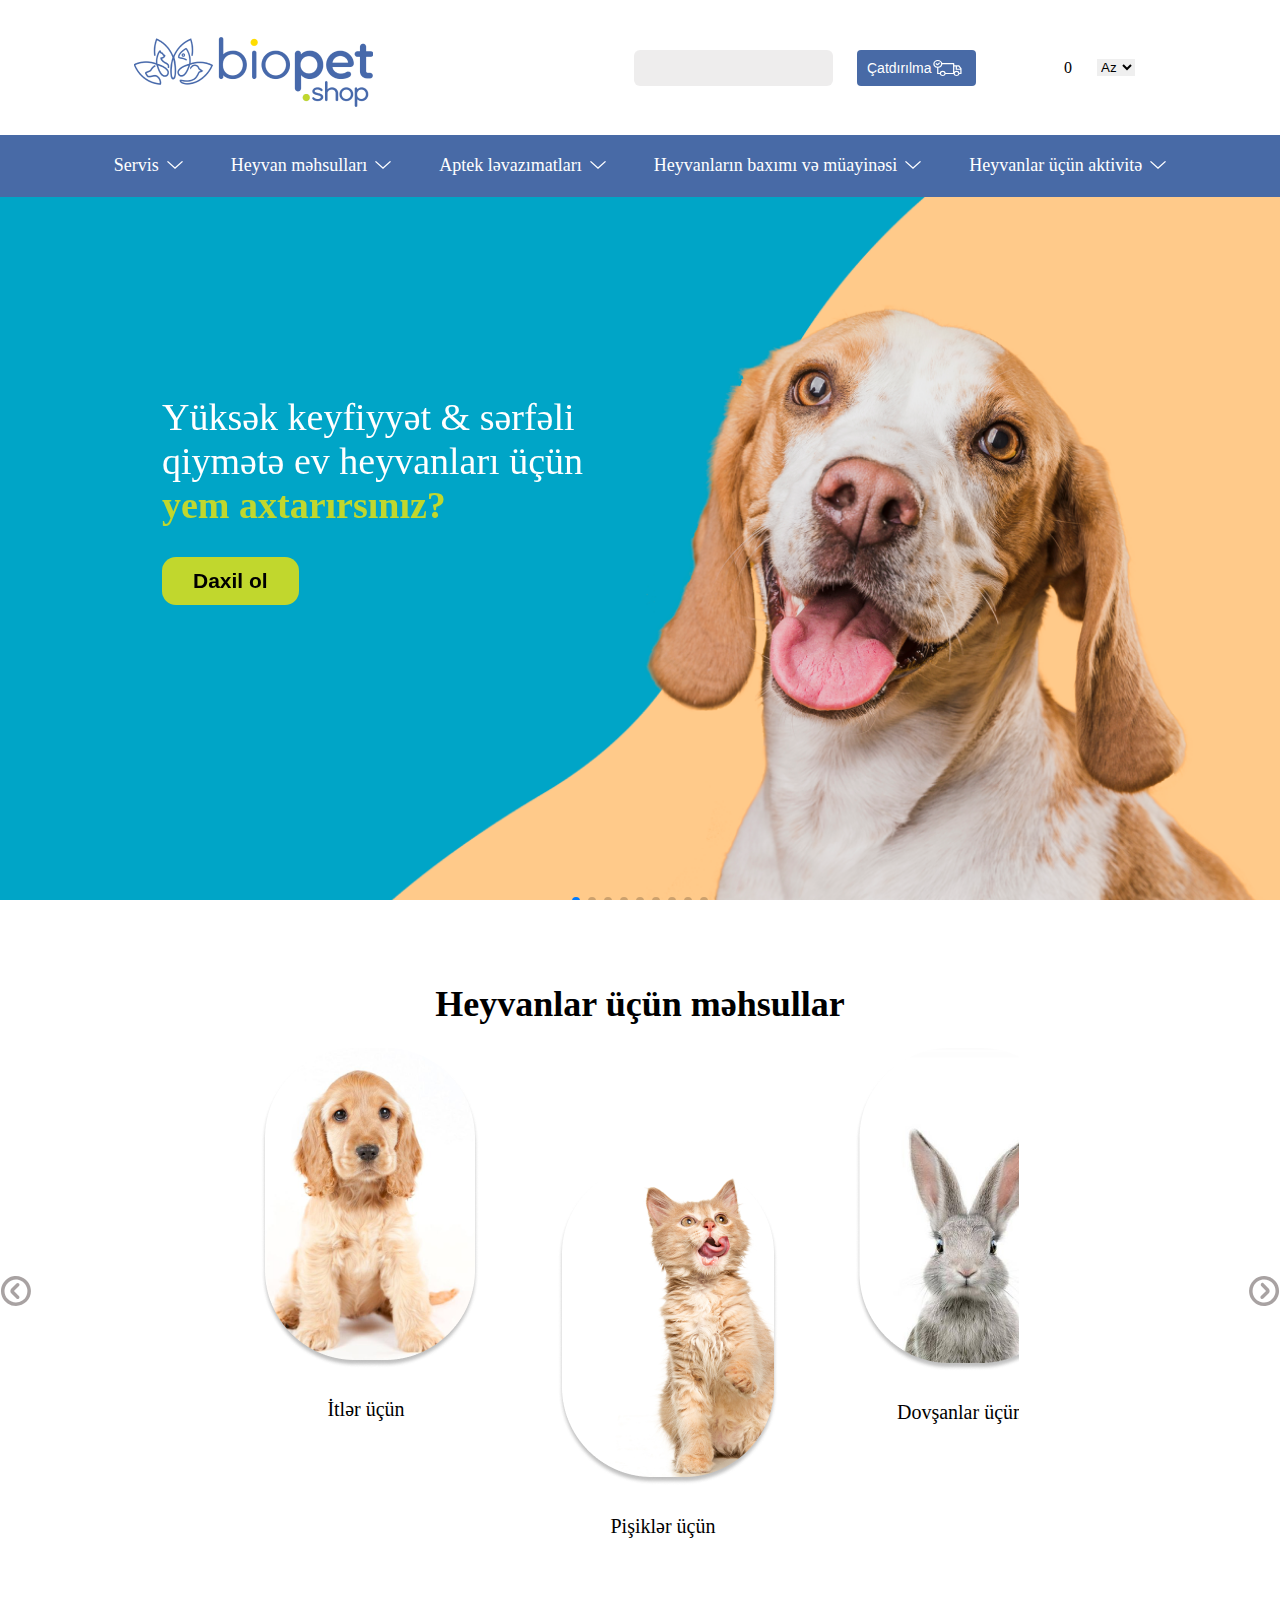
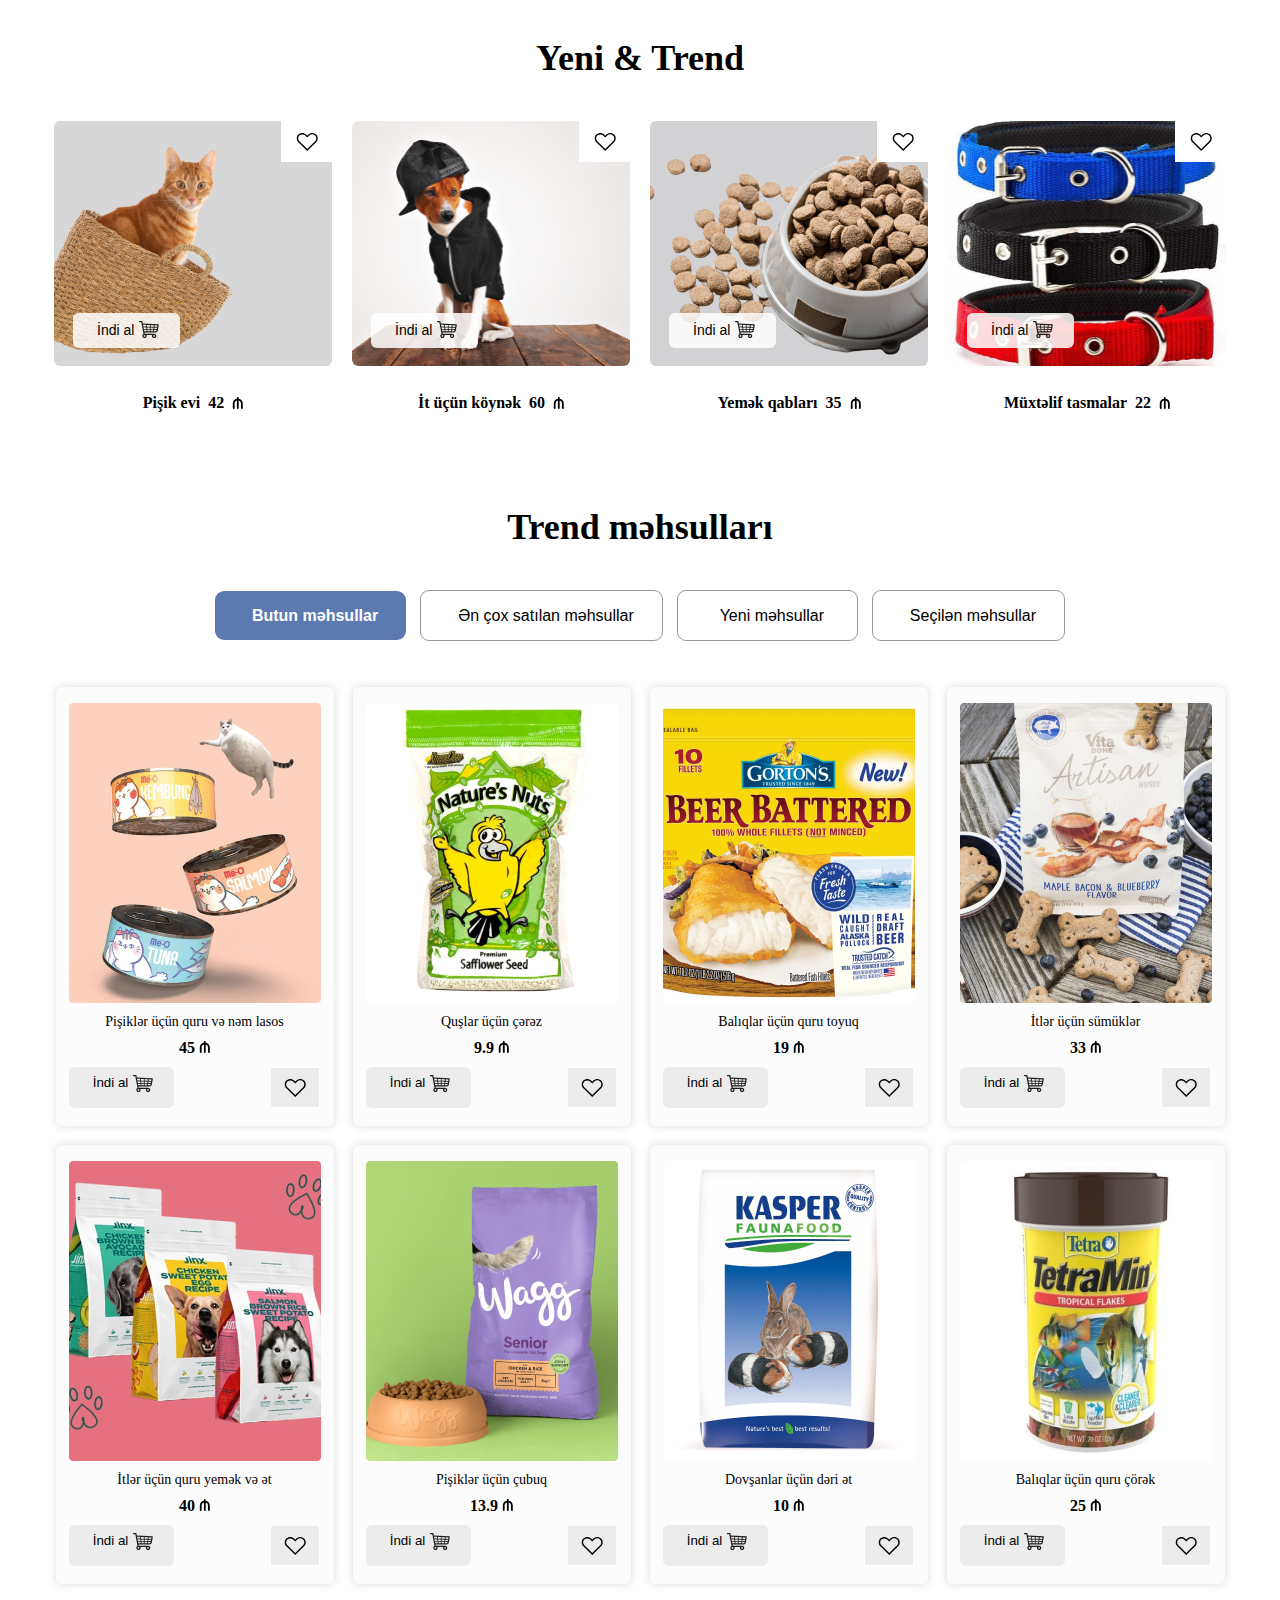
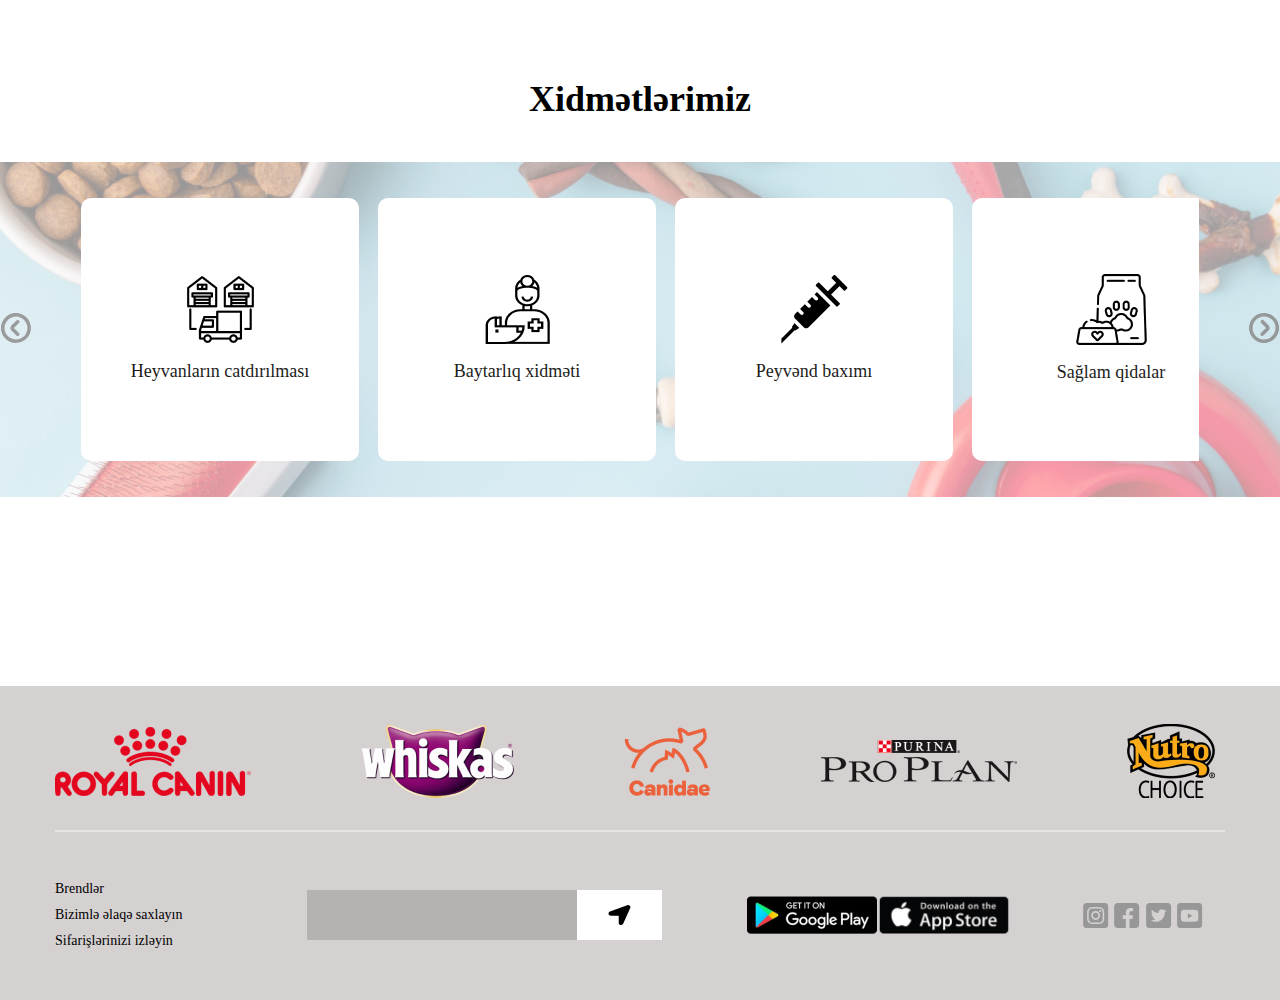
==== commit 72eacee2: "funksionalliq elave edildi" ====
--- a/index.html
+++ b/index.html
@@ -24,7 +24,7 @@
                         <i class="fa-solid fa-magnifying-glass"></i>
                     </div>
                     <button class="btn">
-                        <p>Çatdırılma</p>
+                        Çatdırılma
                         <svg xmlns="http://www.w3.org/2000/svg" width="29" height="16" viewBox="0 0 29 16" fill="none">
                             <path
                                 d="M4.13164 7.78243V13.5319C4.13164 13.8243 4.41272 14.0669 4.75167 14.0669H6.82671C7.16566 15.1797 8.33132 16 9.72019 16C11.1091 16 12.283 15.1797 12.6137 14.0669H20.6079C20.9469 15.1797 22.1126 16 23.5014 16C24.8903 16 26.0642 15.1797 26.3949 14.0669H27.9326C28.2715 14.0669 28.5526 13.8243 28.5526 13.5319V8.48863C28.5526 8.3745 28.5113 8.2675 28.4369 8.1819L26.2874 5.56398C26.1717 5.42131 25.9815 5.33571 25.7831 5.33571H21.3024V3.65225C21.3024 3.35979 21.0213 3.11725 20.6823 3.11725H9.25723C8.82734 1.34106 7.00032 0 4.8178 0C2.31288 0 0.279175 1.75479 0.279175 3.91618C0.279175 5.87071 1.95739 7.4971 4.13164 7.78243ZM9.72019 14.93C8.75294 14.93 7.96757 14.2523 7.96757 13.4177C7.96757 12.5831 8.75294 11.9055 9.72019 11.9055C10.6874 11.9055 11.4728 12.5831 11.4728 13.4177C11.4728 14.2523 10.6792 14.93 9.72019 14.93ZM23.5014 14.93C22.5342 14.93 21.7488 14.2523 21.7488 13.4177C21.7488 12.5831 22.5342 11.9055 23.5014 11.9055C24.4687 11.9055 25.254 12.5831 25.254 13.4177C25.254 14.2523 24.4687 14.93 23.5014 14.93ZM27.3125 8.66696V8.75256H23.9396V6.41284H25.4607L27.3125 8.66696ZM22.6995 6.41284V9.28756C22.6995 9.58003 22.9806 9.82256 23.3195 9.82256H27.3125V12.9969H26.4528C26.2213 11.77 24.9812 10.8355 23.5014 10.8355C22.6334 10.8355 21.848 11.1565 21.3024 11.6701V6.41284H22.6995ZM20.0623 13.004H12.6715C12.4401 11.7771 11.2 10.8426 9.72019 10.8426C8.24038 10.8426 7.00032 11.7771 6.76884 13.004H5.3717V7.80383C7.51288 7.57557 9.19109 6.06331 9.3399 4.19438H20.0623V13.004ZM4.8178 1.07713C6.63656 1.07713 8.11637 2.35399 8.11637 3.92332C8.11637 5.49264 6.63656 6.7695 4.8178 6.7695C2.99905 6.7695 1.51924 5.49264 1.51924 3.92332C1.51924 2.35399 2.99905 1.07713 4.8178 1.07713Z"
@@ -41,7 +41,7 @@
                     <i class="fa-regular fa-heart"></i>
                     <div class="basket_icon_container">
                         <i class="fa-solid fa-cart-shopping cart_shopping"></i>
-                        <span class="basket_count">0</span>
+                        <span class="basket_count"></span>
                     </div>
                 </div>
                 <select>
@@ -53,66 +53,89 @@
         </div>
         <nav class="header_nav_list">
             <ul class="nav_list">
-                <div class="list">
-                    <li>Servis</li>
-                    <svg xmlns="http://www.w3.org/2000/svg" width="16" height="8" viewBox="0 0 16 8" fill="none">
-                        <mask id="path-1-inside-1_140_85" fill="white">
-                            <path d="M15.03 0L16 0.8625L8 8L0 0.8625L0.965 0L8 6.27083L15.03 0Z" />
-                        </mask>
-                        <path d="M15.03 0L16 0.8625L8 8L0 0.8625L0.965 0L8 6.27083L15.03 0Z" fill="#4769AC" />
-                        <path
-                            d="M15.03 0L21.6748 -7.47303L15.0194 -13.3909L8.37336 -7.46251L15.03 0ZM16 0.8625L22.6574 8.32436L31.0351 0.849873L22.6448 -6.61053L16 0.8625ZM8 8L1.34262 15.4619L8 21.4015L14.6574 15.4619L8 8ZM0 0.8625L-6.66399 -6.59345L-15.0135 0.86916L-6.65738 8.32436L0 0.8625ZM0.965 0L7.61901 -7.46487L0.956027 -13.4041L-5.69899 -7.45595L0.965 0ZM8 6.27083L1.34599 13.7357L8.00237 19.669L14.6566 13.7333L8 6.27083ZM8.38517 7.47303L9.35517 8.33553L22.6448 -6.61053L21.6748 -7.47303L8.38517 7.47303ZM9.34262 -6.59936L1.34262 0.538142L14.6574 15.4619L22.6574 8.32436L9.34262 -6.59936ZM14.6574 0.538142L6.65738 -6.59936L-6.65738 8.32436L1.34262 15.4619L14.6574 0.538142ZM6.66399 8.31845L7.62899 7.45595L-5.69899 -7.45595L-6.66399 -6.59345L6.66399 8.31845ZM-5.68901 7.46487L1.34599 13.7357L14.654 -1.19403L7.61901 -7.46487L-5.68901 7.46487ZM14.6566 13.7333L21.6866 7.46251L8.37336 -7.46251L1.34336 -1.19168L14.6566 13.7333Z"
-                            fill="white" mask="url(#path-1-inside-1_140_85)" />
-                    </svg>
-                </div>
-                <div class="list">
-                    <li>Heyvan məhsulları</li>
-                    <svg xmlns="http://www.w3.org/2000/svg" width="16" height="8" viewBox="0 0 16 8" fill="none">
-                        <mask id="path-1-inside-1_140_85" fill="white">
-                            <path d="M15.03 0L16 0.8625L8 8L0 0.8625L0.965 0L8 6.27083L15.03 0Z" />
-                        </mask>
-                        <path d="M15.03 0L16 0.8625L8 8L0 0.8625L0.965 0L8 6.27083L15.03 0Z" fill="#4769AC" />
-                        <path
-                            d="M15.03 0L21.6748 -7.47303L15.0194 -13.3909L8.37336 -7.46251L15.03 0ZM16 0.8625L22.6574 8.32436L31.0351 0.849873L22.6448 -6.61053L16 0.8625ZM8 8L1.34262 15.4619L8 21.4015L14.6574 15.4619L8 8ZM0 0.8625L-6.66399 -6.59345L-15.0135 0.86916L-6.65738 8.32436L0 0.8625ZM0.965 0L7.61901 -7.46487L0.956027 -13.4041L-5.69899 -7.45595L0.965 0ZM8 6.27083L1.34599 13.7357L8.00237 19.669L14.6566 13.7333L8 6.27083ZM8.38517 7.47303L9.35517 8.33553L22.6448 -6.61053L21.6748 -7.47303L8.38517 7.47303ZM9.34262 -6.59936L1.34262 0.538142L14.6574 15.4619L22.6574 8.32436L9.34262 -6.59936ZM14.6574 0.538142L6.65738 -6.59936L-6.65738 8.32436L1.34262 15.4619L14.6574 0.538142ZM6.66399 8.31845L7.62899 7.45595L-5.69899 -7.45595L-6.66399 -6.59345L6.66399 8.31845ZM-5.68901 7.46487L1.34599 13.7357L14.654 -1.19403L7.61901 -7.46487L-5.68901 7.46487ZM14.6566 13.7333L21.6866 7.46251L8.37336 -7.46251L1.34336 -1.19168L14.6566 13.7333Z"
-                            fill="white" mask="url(#path-1-inside-1_140_85)" />
-                    </svg>
-                </div>
-                <div class="list">
-                    <li>Aptek ləvazımatları</li>
-                    <svg xmlns="http://www.w3.org/2000/svg" width="16" height="8" viewBox="0 0 16 8" fill="none">
-                        <mask id="path-1-inside-1_140_85" fill="white">
-                            <path d="M15.03 0L16 0.8625L8 8L0 0.8625L0.965 0L8 6.27083L15.03 0Z" />
-                        </mask>
-                        <path d="M15.03 0L16 0.8625L8 8L0 0.8625L0.965 0L8 6.27083L15.03 0Z" fill="#4769AC" />
-                        <path
-                            d="M15.03 0L21.6748 -7.47303L15.0194 -13.3909L8.37336 -7.46251L15.03 0ZM16 0.8625L22.6574 8.32436L31.0351 0.849873L22.6448 -6.61053L16 0.8625ZM8 8L1.34262 15.4619L8 21.4015L14.6574 15.4619L8 8ZM0 0.8625L-6.66399 -6.59345L-15.0135 0.86916L-6.65738 8.32436L0 0.8625ZM0.965 0L7.61901 -7.46487L0.956027 -13.4041L-5.69899 -7.45595L0.965 0ZM8 6.27083L1.34599 13.7357L8.00237 19.669L14.6566 13.7333L8 6.27083ZM8.38517 7.47303L9.35517 8.33553L22.6448 -6.61053L21.6748 -7.47303L8.38517 7.47303ZM9.34262 -6.59936L1.34262 0.538142L14.6574 15.4619L22.6574 8.32436L9.34262 -6.59936ZM14.6574 0.538142L6.65738 -6.59936L-6.65738 8.32436L1.34262 15.4619L14.6574 0.538142ZM6.66399 8.31845L7.62899 7.45595L-5.69899 -7.45595L-6.66399 -6.59345L6.66399 8.31845ZM-5.68901 7.46487L1.34599 13.7357L14.654 -1.19403L7.61901 -7.46487L-5.68901 7.46487ZM14.6566 13.7333L21.6866 7.46251L8.37336 -7.46251L1.34336 -1.19168L14.6566 13.7333Z"
-                            fill="white" mask="url(#path-1-inside-1_140_85)" />
-                    </svg>
-                </div>
-                <div class="list">
-                    <li>Heyvanların baxımı və müayinəsi</li>
-                    <svg xmlns="http://www.w3.org/2000/svg" width="16" height="8" viewBox="0 0 16 8" fill="none">
-                        <mask id="path-1-inside-1_140_85" fill="white">
-                            <path d="M15.03 0L16 0.8625L8 8L0 0.8625L0.965 0L8 6.27083L15.03 0Z" />
-                        </mask>
-                        <path d="M15.03 0L16 0.8625L8 8L0 0.8625L0.965 0L8 6.27083L15.03 0Z" fill="#4769AC" />
-                        <path
-                            d="M15.03 0L21.6748 -7.47303L15.0194 -13.3909L8.37336 -7.46251L15.03 0ZM16 0.8625L22.6574 8.32436L31.0351 0.849873L22.6448 -6.61053L16 0.8625ZM8 8L1.34262 15.4619L8 21.4015L14.6574 15.4619L8 8ZM0 0.8625L-6.66399 -6.59345L-15.0135 0.86916L-6.65738 8.32436L0 0.8625ZM0.965 0L7.61901 -7.46487L0.956027 -13.4041L-5.69899 -7.45595L0.965 0ZM8 6.27083L1.34599 13.7357L8.00237 19.669L14.6566 13.7333L8 6.27083ZM8.38517 7.47303L9.35517 8.33553L22.6448 -6.61053L21.6748 -7.47303L8.38517 7.47303ZM9.34262 -6.59936L1.34262 0.538142L14.6574 15.4619L22.6574 8.32436L9.34262 -6.59936ZM14.6574 0.538142L6.65738 -6.59936L-6.65738 8.32436L1.34262 15.4619L14.6574 0.538142ZM6.66399 8.31845L7.62899 7.45595L-5.69899 -7.45595L-6.66399 -6.59345L6.66399 8.31845ZM-5.68901 7.46487L1.34599 13.7357L14.654 -1.19403L7.61901 -7.46487L-5.68901 7.46487ZM14.6566 13.7333L21.6866 7.46251L8.37336 -7.46251L1.34336 -1.19168L14.6566 13.7333Z"
-                            fill="white" mask="url(#path-1-inside-1_140_85)" />
-                    </svg>
-                </div>
-                <div class="list">
-                    <li>Heyvanlar üçün aktivitə</li>
-                    <svg xmlns="http://www.w3.org/2000/svg" width="16" height="8" viewBox="0 0 16 8" fill="none">
-                        <mask id="path-1-inside-1_140_85" fill="white">
-                            <path d="M15.03 0L16 0.8625L8 8L0 0.8625L0.965 0L8 6.27083L15.03 0Z" />
-                        </mask>
-                        <path d="M15.03 0L16 0.8625L8 8L0 0.8625L0.965 0L8 6.27083L15.03 0Z" fill="#4769AC" />
-                        <path
-                            d="M15.03 0L21.6748 -7.47303L15.0194 -13.3909L8.37336 -7.46251L15.03 0ZM16 0.8625L22.6574 8.32436L31.0351 0.849873L22.6448 -6.61053L16 0.8625ZM8 8L1.34262 15.4619L8 21.4015L14.6574 15.4619L8 8ZM0 0.8625L-6.66399 -6.59345L-15.0135 0.86916L-6.65738 8.32436L0 0.8625ZM0.965 0L7.61901 -7.46487L0.956027 -13.4041L-5.69899 -7.45595L0.965 0ZM8 6.27083L1.34599 13.7357L8.00237 19.669L14.6566 13.7333L8 6.27083ZM8.38517 7.47303L9.35517 8.33553L22.6448 -6.61053L21.6748 -7.47303L8.38517 7.47303ZM9.34262 -6.59936L1.34262 0.538142L14.6574 15.4619L22.6574 8.32436L9.34262 -6.59936ZM14.6574 0.538142L6.65738 -6.59936L-6.65738 8.32436L1.34262 15.4619L14.6574 0.538142ZM6.66399 8.31845L7.62899 7.45595L-5.69899 -7.45595L-6.66399 -6.59345L6.66399 8.31845ZM-5.68901 7.46487L1.34599 13.7357L14.654 -1.19403L7.61901 -7.46487L-5.68901 7.46487ZM14.6566 13.7333L21.6866 7.46251L8.37336 -7.46251L1.34336 -1.19168L14.6566 13.7333Z"
-                            fill="white" mask="url(#path-1-inside-1_140_85)" />
-                    </svg>
-                </div>
+
+                <li><a href="">
+                        Servis
+                        <svg xmlns="http://www.w3.org/2000/svg" width="16" height="8" viewBox="0 0 16 8" fill="none">
+                            <mask id="path-1-inside-1_140_85" fill="white">
+                                <path d="M15.03 0L16 0.8625L8 8L0 0.8625L0.965 0L8 6.27083L15.03 0Z" />
+                            </mask>
+                            <path d="M15.03 0L16 0.8625L8 8L0 0.8625L0.965 0L8 6.27083L15.03 0Z" fill="#4769AC" />
+                            <path
+                                d="M15.03 0L21.6748 -7.47303L15.0194 -13.3909L8.37336 -7.46251L15.03 0ZM16 0.8625L22.6574 8.32436L31.0351 0.849873L22.6448 -6.61053L16 0.8625ZM8 8L1.34262 15.4619L8 21.4015L14.6574 15.4619L8 8ZM0 0.8625L-6.66399 -6.59345L-15.0135 0.86916L-6.65738 8.32436L0 0.8625ZM0.965 0L7.61901 -7.46487L0.956027 -13.4041L-5.69899 -7.45595L0.965 0ZM8 6.27083L1.34599 13.7357L8.00237 19.669L14.6566 13.7333L8 6.27083ZM8.38517 7.47303L9.35517 8.33553L22.6448 -6.61053L21.6748 -7.47303L8.38517 7.47303ZM9.34262 -6.59936L1.34262 0.538142L14.6574 15.4619L22.6574 8.32436L9.34262 -6.59936ZM14.6574 0.538142L6.65738 -6.59936L-6.65738 8.32436L1.34262 15.4619L14.6574 0.538142ZM6.66399 8.31845L7.62899 7.45595L-5.69899 -7.45595L-6.66399 -6.59345L6.66399 8.31845ZM-5.68901 7.46487L1.34599 13.7357L14.654 -1.19403L7.61901 -7.46487L-5.68901 7.46487ZM14.6566 13.7333L21.6866 7.46251L8.37336 -7.46251L1.34336 -1.19168L14.6566 13.7333Z"
+                                fill="white" mask="url(#path-1-inside-1_140_85)" />
+                        </svg>
+                    </a></li>
+
+
+                <li><a href="">
+                        Heyvan məhsulları
+                        <svg xmlns="http://www.w3.org/2000/svg" width="16" height="8" viewBox="0 0 16 8" fill="none">
+                            <mask id="path-1-inside-1_140_85" fill="white">
+                                <path d="M15.03 0L16 0.8625L8 8L0 0.8625L0.965 0L8 6.27083L15.03 0Z" />
+                            </mask>
+                            <path d="M15.03 0L16 0.8625L8 8L0 0.8625L0.965 0L8 6.27083L15.03 0Z" fill="#4769AC" />
+                            <path
+                                d="M15.03 0L21.6748 -7.47303L15.0194 -13.3909L8.37336 -7.46251L15.03 0ZM16 0.8625L22.6574 8.32436L31.0351 0.849873L22.6448 -6.61053L16 0.8625ZM8 8L1.34262 15.4619L8 21.4015L14.6574 15.4619L8 8ZM0 0.8625L-6.66399 -6.59345L-15.0135 0.86916L-6.65738 8.32436L0 0.8625ZM0.965 0L7.61901 -7.46487L0.956027 -13.4041L-5.69899 -7.45595L0.965 0ZM8 6.27083L1.34599 13.7357L8.00237 19.669L14.6566 13.7333L8 6.27083ZM8.38517 7.47303L9.35517 8.33553L22.6448 -6.61053L21.6748 -7.47303L8.38517 7.47303ZM9.34262 -6.59936L1.34262 0.538142L14.6574 15.4619L22.6574 8.32436L9.34262 -6.59936ZM14.6574 0.538142L6.65738 -6.59936L-6.65738 8.32436L1.34262 15.4619L14.6574 0.538142ZM6.66399 8.31845L7.62899 7.45595L-5.69899 -7.45595L-6.66399 -6.59345L6.66399 8.31845ZM-5.68901 7.46487L1.34599 13.7357L14.654 -1.19403L7.61901 -7.46487L-5.68901 7.46487ZM14.6566 13.7333L21.6866 7.46251L8.37336 -7.46251L1.34336 -1.19168L14.6566 13.7333Z"
+                                fill="white" mask="url(#path-1-inside-1_140_85)" />
+                        </svg>
+                    </a>
+                </li>
+
+
+                <li class="aptek_levazimatlari"><a href="">
+                        Aptek ləvazımatları
+                        <svg xmlns="http://www.w3.org/2000/svg" width="16" height="8" viewBox="0 0 16 8" fill="none">
+                            <mask id="path-1-inside-1_140_85" fill="white">
+                                <path d="M15.03 0L16 0.8625L8 8L0 0.8625L0.965 0L8 6.27083L15.03 0Z" />
+                            </mask>
+                            <path d="M15.03 0L16 0.8625L8 8L0 0.8625L0.965 0L8 6.27083L15.03 0Z" fill="#4769AC" />
+                            <path
+                                d="M15.03 0L21.6748 -7.47303L15.0194 -13.3909L8.37336 -7.46251L15.03 0ZM16 0.8625L22.6574 8.32436L31.0351 0.849873L22.6448 -6.61053L16 0.8625ZM8 8L1.34262 15.4619L8 21.4015L14.6574 15.4619L8 8ZM0 0.8625L-6.66399 -6.59345L-15.0135 0.86916L-6.65738 8.32436L0 0.8625ZM0.965 0L7.61901 -7.46487L0.956027 -13.4041L-5.69899 -7.45595L0.965 0ZM8 6.27083L1.34599 13.7357L8.00237 19.669L14.6566 13.7333L8 6.27083ZM8.38517 7.47303L9.35517 8.33553L22.6448 -6.61053L21.6748 -7.47303L8.38517 7.47303ZM9.34262 -6.59936L1.34262 0.538142L14.6574 15.4619L22.6574 8.32436L9.34262 -6.59936ZM14.6574 0.538142L6.65738 -6.59936L-6.65738 8.32436L1.34262 15.4619L14.6574 0.538142ZM6.66399 8.31845L7.62899 7.45595L-5.69899 -7.45595L-6.66399 -6.59345L6.66399 8.31845ZM-5.68901 7.46487L1.34599 13.7357L14.654 -1.19403L7.61901 -7.46487L-5.68901 7.46487ZM14.6566 13.7333L21.6866 7.46251L8.37336 -7.46251L1.34336 -1.19168L14.6566 13.7333Z"
+                                fill="white" mask="url(#path-1-inside-1_140_85)" />
+                        </svg>
+                    </a>
+                    <ul class="aptek_levazimatlari_list">
+                        <li><a href="">İtlər</a></li>
+                        <li><a href="">Pişiklər</a></li>
+                        <li><a href="">Balıqlar</a></li>
+                        <li><a href="">Quşlar</a></li>
+                        <li><a href="">Dovşanlar</a></li>
+                        <li><a href="">Gəmiricilər</a></li>
+                        <li><a href="">Digər heyvanlar</a></li>
+                    </ul>
+                </li>
+
+
+                <li><a href="">
+                        Heyvanların baxımı və müayinəsi
+                        <svg xmlns="http://www.w3.org/2000/svg" width="16" height="8" viewBox="0 0 16 8" fill="none">
+                            <mask id="path-1-inside-1_140_85" fill="white">
+                                <path d="M15.03 0L16 0.8625L8 8L0 0.8625L0.965 0L8 6.27083L15.03 0Z" />
+                            </mask>
+                            <path d="M15.03 0L16 0.8625L8 8L0 0.8625L0.965 0L8 6.27083L15.03 0Z" fill="#4769AC" />
+                            <path
+                                d="M15.03 0L21.6748 -7.47303L15.0194 -13.3909L8.37336 -7.46251L15.03 0ZM16 0.8625L22.6574 8.32436L31.0351 0.849873L22.6448 -6.61053L16 0.8625ZM8 8L1.34262 15.4619L8 21.4015L14.6574 15.4619L8 8ZM0 0.8625L-6.66399 -6.59345L-15.0135 0.86916L-6.65738 8.32436L0 0.8625ZM0.965 0L7.61901 -7.46487L0.956027 -13.4041L-5.69899 -7.45595L0.965 0ZM8 6.27083L1.34599 13.7357L8.00237 19.669L14.6566 13.7333L8 6.27083ZM8.38517 7.47303L9.35517 8.33553L22.6448 -6.61053L21.6748 -7.47303L8.38517 7.47303ZM9.34262 -6.59936L1.34262 0.538142L14.6574 15.4619L22.6574 8.32436L9.34262 -6.59936ZM14.6574 0.538142L6.65738 -6.59936L-6.65738 8.32436L1.34262 15.4619L14.6574 0.538142ZM6.66399 8.31845L7.62899 7.45595L-5.69899 -7.45595L-6.66399 -6.59345L6.66399 8.31845ZM-5.68901 7.46487L1.34599 13.7357L14.654 -1.19403L7.61901 -7.46487L-5.68901 7.46487ZM14.6566 13.7333L21.6866 7.46251L8.37336 -7.46251L1.34336 -1.19168L14.6566 13.7333Z"
+                                fill="white" mask="url(#path-1-inside-1_140_85)" />
+                        </svg>
+                    </a>
+                </li>
+
+
+                <li><a href="">
+                        Heyvanlar üçün aktivitə
+                        <svg xmlns="http://www.w3.org/2000/svg" width="16" height="8" viewBox="0 0 16 8" fill="none">
+                            <mask id="path-1-inside-1_140_85" fill="white">
+                                <path d="M15.03 0L16 0.8625L8 8L0 0.8625L0.965 0L8 6.27083L15.03 0Z" />
+                            </mask>
+                            <path d="M15.03 0L16 0.8625L8 8L0 0.8625L0.965 0L8 6.27083L15.03 0Z" fill="#4769AC" />
+                            <path
+                                d="M15.03 0L21.6748 -7.47303L15.0194 -13.3909L8.37336 -7.46251L15.03 0ZM16 0.8625L22.6574 8.32436L31.0351 0.849873L22.6448 -6.61053L16 0.8625ZM8 8L1.34262 15.4619L8 21.4015L14.6574 15.4619L8 8ZM0 0.8625L-6.66399 -6.59345L-15.0135 0.86916L-6.65738 8.32436L0 0.8625ZM0.965 0L7.61901 -7.46487L0.956027 -13.4041L-5.69899 -7.45595L0.965 0ZM8 6.27083L1.34599 13.7357L8.00237 19.669L14.6566 13.7333L8 6.27083ZM8.38517 7.47303L9.35517 8.33553L22.6448 -6.61053L21.6748 -7.47303L8.38517 7.47303ZM9.34262 -6.59936L1.34262 0.538142L14.6574 15.4619L22.6574 8.32436L9.34262 -6.59936ZM14.6574 0.538142L6.65738 -6.59936L-6.65738 8.32436L1.34262 15.4619L14.6574 0.538142ZM6.66399 8.31845L7.62899 7.45595L-5.69899 -7.45595L-6.66399 -6.59345L6.66399 8.31845ZM-5.68901 7.46487L1.34599 13.7357L14.654 -1.19403L7.61901 -7.46487L-5.68901 7.46487ZM14.6566 13.7333L21.6866 7.46251L8.37336 -7.46251L1.34336 -1.19168L14.6566 13.7333Z"
+                                fill="white" mask="url(#path-1-inside-1_140_85)" />
+                        </svg>
+                    </a>
+                </li>
+
             </ul>
         </nav>
         <!-- <div class="header_middle_container">
@@ -260,8 +283,8 @@
             <div class="new_trend">
                 <h2 class="section_header">Yeni & Trend</h2>
                 <div class="grid_card_container">
-                    
-                    
+
+
                 </div>
             </div>
         </section>
@@ -269,13 +292,14 @@
             <div class="trend_products">
                 <h2 class="section_header">Trend məhsulları</h2>
                 <div class="btns">
-                    <button class="blue_btn">Ən çox satılan məhsullar</button>
-                    <button class="new_btn">Yeni məhsullar</button>
-                    <button class="choose_btn">Seçilən məhsullar</button>
+                    <button data-name="butun" class="new_btn active_btn">Butun məhsullar</button>
+                    <button data-name="enCoxSatilan" class="new_btn">Ən çox satılan məhsullar</button>
+                    <button data-name="yeni" class="new_btn">Yeni məhsullar</button>
+                    <button data-name="secilen" class="new_btn">Seçilən məhsullar</button>
                 </div>
                 <div class="product_cards">
                     <div class="grid_product_card_container">
-                        <div class="product_card">
+                        <!-- <div class="product_card">
                             <img src="./images/Me-O Cat Food - Pets - Package Inspiration 1.png" alt="">
                             <p class="title">Pişiklər üçün quru və nəm lasos</p>
                             <p class="product_price">45
@@ -523,7 +547,7 @@
                                     </svg>
                                 </div>
                             </div>
-                        </div>
+                        </div> -->
                     </div>
                 </div>
             </div>
--- a/style.css
+++ b/style.css
@@ -77,6 +77,7 @@
     outline: none;
     width: 85%;
     font-size: 2rem;
+    padding-left: 10px;
 }
 
 .btn {
@@ -89,9 +90,6 @@
     padding-left: 10px;
     width: 119px;
     height: 36px;
-}
-
-.btn p {
     color: var(--white);
     font-size: 1.4rem;
     font-weight: 400;
@@ -105,16 +103,6 @@
 .header_icons {
     display: flex;
     gap: 21px;
-}
-
-.header_icons {
-    position: relative;
-}
-
-.yellow_circle {
-    position: absolute;
-    right: -4px;
-    bottom: 12px;
 }
 
 .header_nav_list {
@@ -134,19 +122,15 @@
     max-width: 1092px;
     margin-left: auto;
     margin-right: auto;
-
-}
-
-.list {
-    display: flex;
-    align-items: center;
-    gap: 8px;
-}
-
-.list li {
+}
+
+.nav_list li a{
     color: var(--white);
     font-size: 1.8rem;
     font-weight: 300;
+    display: flex;
+    align-items: center;
+    gap: 8px;
 }
 
 .header_middle_container {
@@ -157,7 +141,7 @@
     padding-left: 162px;
 }
 .header_slider_container{
-    height: 77vh;
+    height: 80vh;
 
 }
 .header_middle_container h1 {
@@ -166,48 +150,27 @@
     font-weight: 400;
     max-width: 542px;
     margin-top: 198px;
-    display: inline-block;
+    display: flex;
+    flex-direction: column;
 }
 
 .header_middle_container h1 span {
     color: var(--yellow);
-    font-size: 3.8rem;
     font-weight: 700;
 }
 
 .header_middle_container button {
     border-radius: 14px;
     background: var(--yellow);
-    box-shadow: 0px 0px 9px 0px rgba(69, 69, 69, 0.18);
     padding: 12px 31px;
     border: none;
-    color: var(--black);
     font-size: 2.1rem;
-    font-weight: 500;
+    font-weight: 700;
     margin-top: 30px;
-    display: block;
-}
-
-.header_svg {
-    display: flex;
-    gap: 11px;
-    margin-top: 126px;
-    align-items: center;
-}
-
-.svg_2 {
-    width: 20px;
-    height: 20px;
-    border-radius: 50%;
-    border: 1px solid rgb(196, 196, 196);
-    display: flex;
-    align-items: center;
-    justify-content: center;
 }
 
 /* main section 1 */
 .section_header_products {
-    color: var(--black);
     font-size: 3.6rem;
     font-weight: 700;
     text-align: center;
@@ -215,12 +178,6 @@
     margin-top: 83px;
 }
 
-.animals_container {
-    display: flex;
-    gap: 87px;
-    overflow-x: hidden;
-}
-
 .slider_container {
     display: flex;
     max-width: 1328px;
@@ -229,8 +186,18 @@
     align-items: center;
 }
 
+.slider_container1{
+    height: 500px;
+}
+
 .left_icon {
     margin-right: 230px;
+}
+
+.animals_container {
+    display: flex;
+    gap: 87px;
+    overflow-x: hidden;
 }
 
 .right_icon {
@@ -240,7 +207,7 @@
 .card_middle {
     margin-top: 116px;
     min-width: 210px;
-    transition: 1s;
+    /* transition: 1s; */
 }
 
 .card {
@@ -256,32 +223,21 @@
     margin-top: 26px;
 }
 
-.card_middle p {
-    color: var(--black);
-    font-size: 2rem;
-    font-weight: 400;
+/* main section 2 */
+
+.section_header {
+    margin-top: 94px;
+    margin-bottom: 42px;
+    color: var(--black);
+    font-size: 3.6rem;
+    font-weight: 700;
     text-align: center;
-    margin-top: 26px;
-}
-
-/* main section 2 */
-
-.new_trend {
+}
+
+.grid_card_container {
     max-width: 1172px;
     margin-left: auto;
     margin-right: auto;
-}
-
-.section_header {
-    margin-top: 94px;
-    margin-bottom: 42px;
-    color: var(--black);
-    font-size: 3.6rem;
-    font-weight: 700;
-    text-align: center;
-}
-
-.grid_card_container {
     display: grid;
     grid-template-columns: repeat(auto-fill, minmax(278px, 1fr));
     gap: 20px;
@@ -290,21 +246,29 @@
 
 .card_basket {
     min-width: 278px;
-    height: 245px;
     border-radius: 6px;
-    position: relative;
     background-size: cover;
     background-repeat: no-repeat;
     width: 100%;
 }
-
-
+.card_basket img{
+    height: 100%;
+    width: 100%;
+    border-radius: 6px;
+}
+.card_basket_content{
+    position: relative;
+    height: 245px;
+}
+/* 
 .bg_shadow {
     background: rgba(9, 9, 9, 0.16);
-    height: 100%;
+    height: 100% ;
     box-shadow: 0px 0px 9px 0px rgba(69, 69, 69, 0.18);
     width: 100%;
-}
+    position: relative;
+
+} */
 
 .heart_icon {
     width: 51px;
@@ -354,10 +318,12 @@
     display: flex;
     gap: 14px;
     margin-bottom: 46px;
-}
-
-.btns .new_btn,
-.btns .choose_btn {
+    justify-content: center;
+    align-items: center;
+    /* background-color: red; */
+}
+
+.btns .new_btn {
     min-width: 181px;
     color: var(--black);
     font-size: 1.6rem;
@@ -368,16 +334,16 @@
     padding: 16px 28px 15px 37px;
 }
 
-.btns .blue_btn {
-    min-width: 243px;
+.btns .active_btn {
+    /* min-width: 260px; */
     border-radius: 9px;
     background: rgba(72, 106, 166, 0.89);
     color: var(--white);
-    font-size: 16px;
+    font-size: 1.6rem;
     font-weight: 700;
-    padding: 16px 32px 15px 33px;
-    border: none;
-    margin-left: 385px;
+    /* padding: 16px 32px 15px 33px; */
+    border: none;
+    /* margin-left: 385px; */
 }
 
 .product_cards {
@@ -428,27 +394,23 @@
 .icon_btn {
     display: flex;
     gap: 96px;
-    min-width: 252px;
+    max-width: 252px;
     margin-left: auto;
     margin-right: auto;
     margin-bottom: 18px;
 }
 
-.basket_button {
-    display: flex;
-    align-items: center;
+.icon_btn button {
+    display: flex;
     gap: 4px;
     border-radius: 6px;
     background: var(--grey1);
     padding: 8px 21px 10px 24px;
     border: none;
     outline: none;
-}
-
-.basket_button p {
-    color: var(--black);
+    /* color: var(--black);
     font-size: 1.4rem;
-    font-weight: 400;
+    font-weight: 400; */
 }
 
 .heart_card_icon {
@@ -585,7 +547,30 @@
     width: 130px;
     height: 38px;
 }
-
-.slider_container1{
-    height: 500px;
+@keyframes test{
+    0%{
+        transform: scale(0);
+    }
+    100%{
+        transform: scale(1);
+    }
+}
+.show{
+    /* display: block; */
+    animation: test 2s;
+}
+.hide{
+    display: none;
+}
+.aptek_levazimatlari{
+    position: relative;
+}
+.aptek_levazimatlari_list{
+    position: absolute;
+    top: -500px;
+    z-index: 999;
+    background-color: red;
+}
+.aptek_levazimatlari:hover .aptek_levazimatlari_list{
+    top: 20px;
 }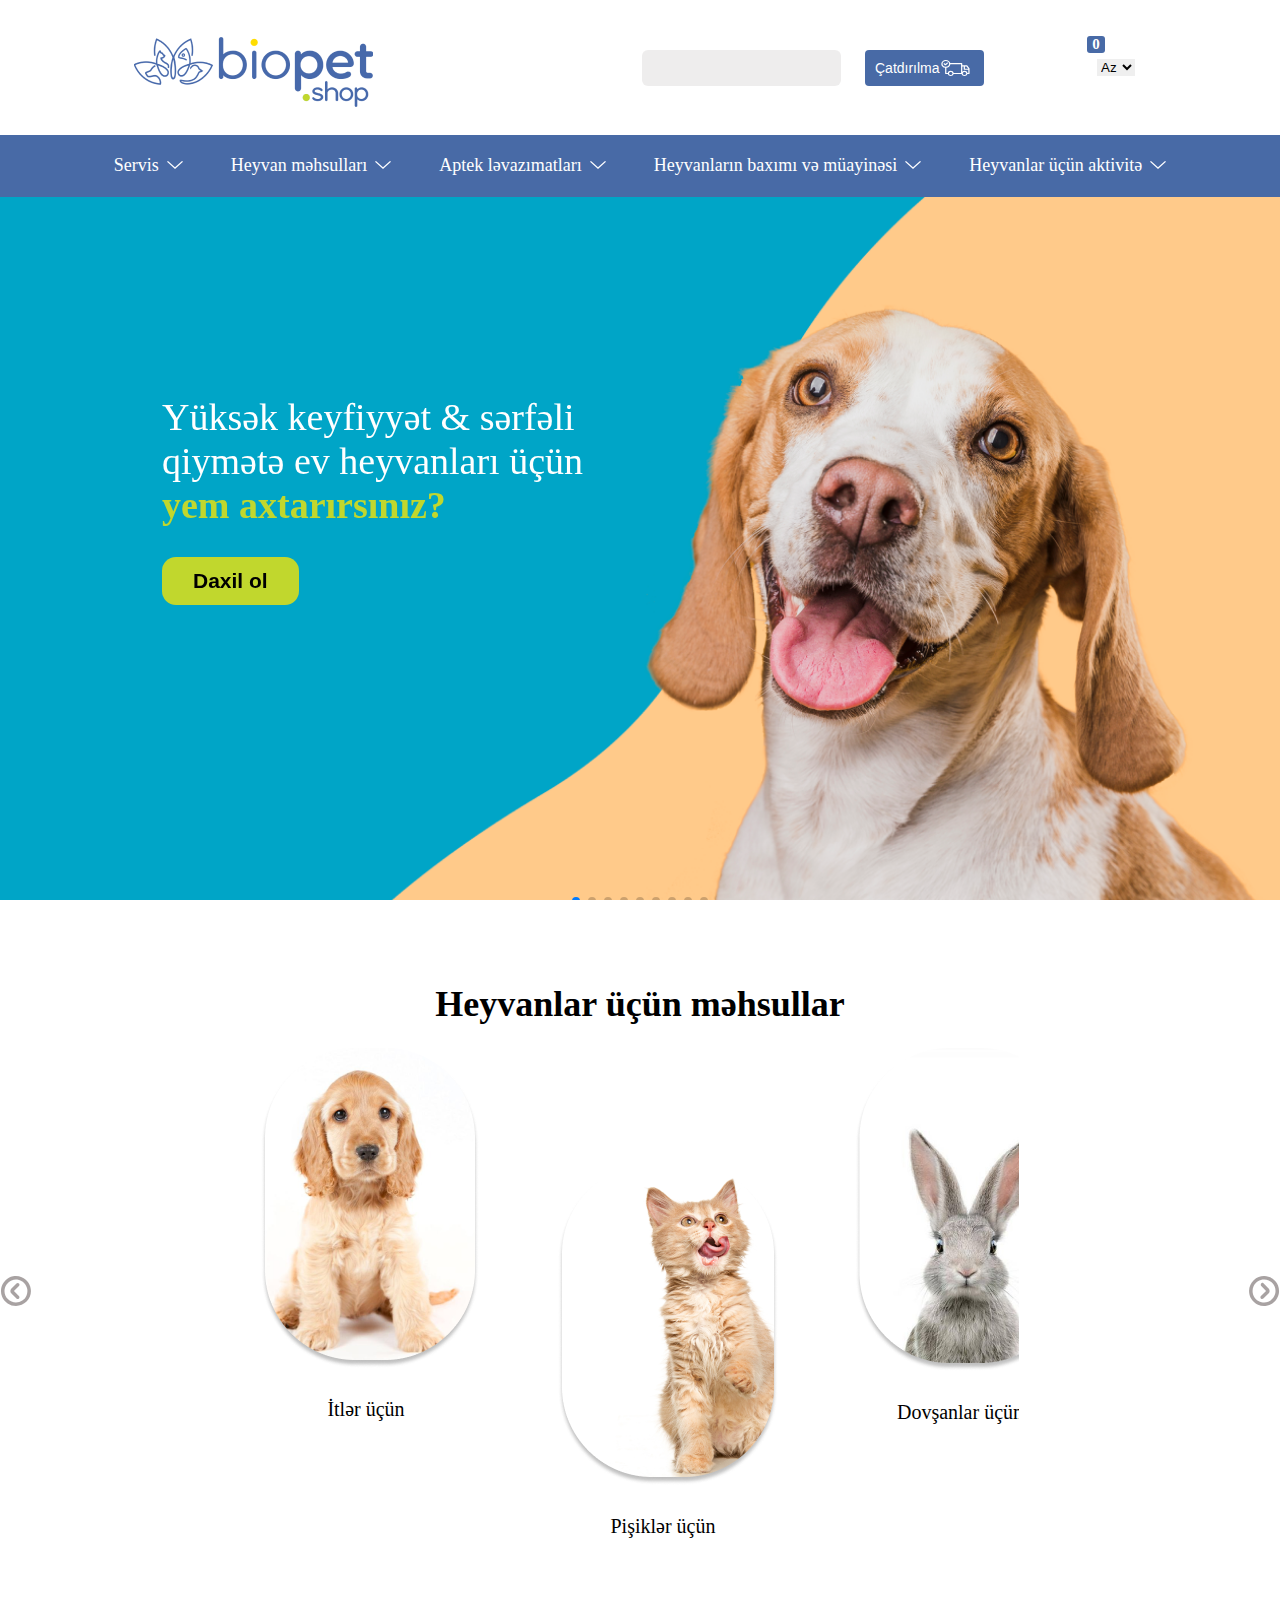
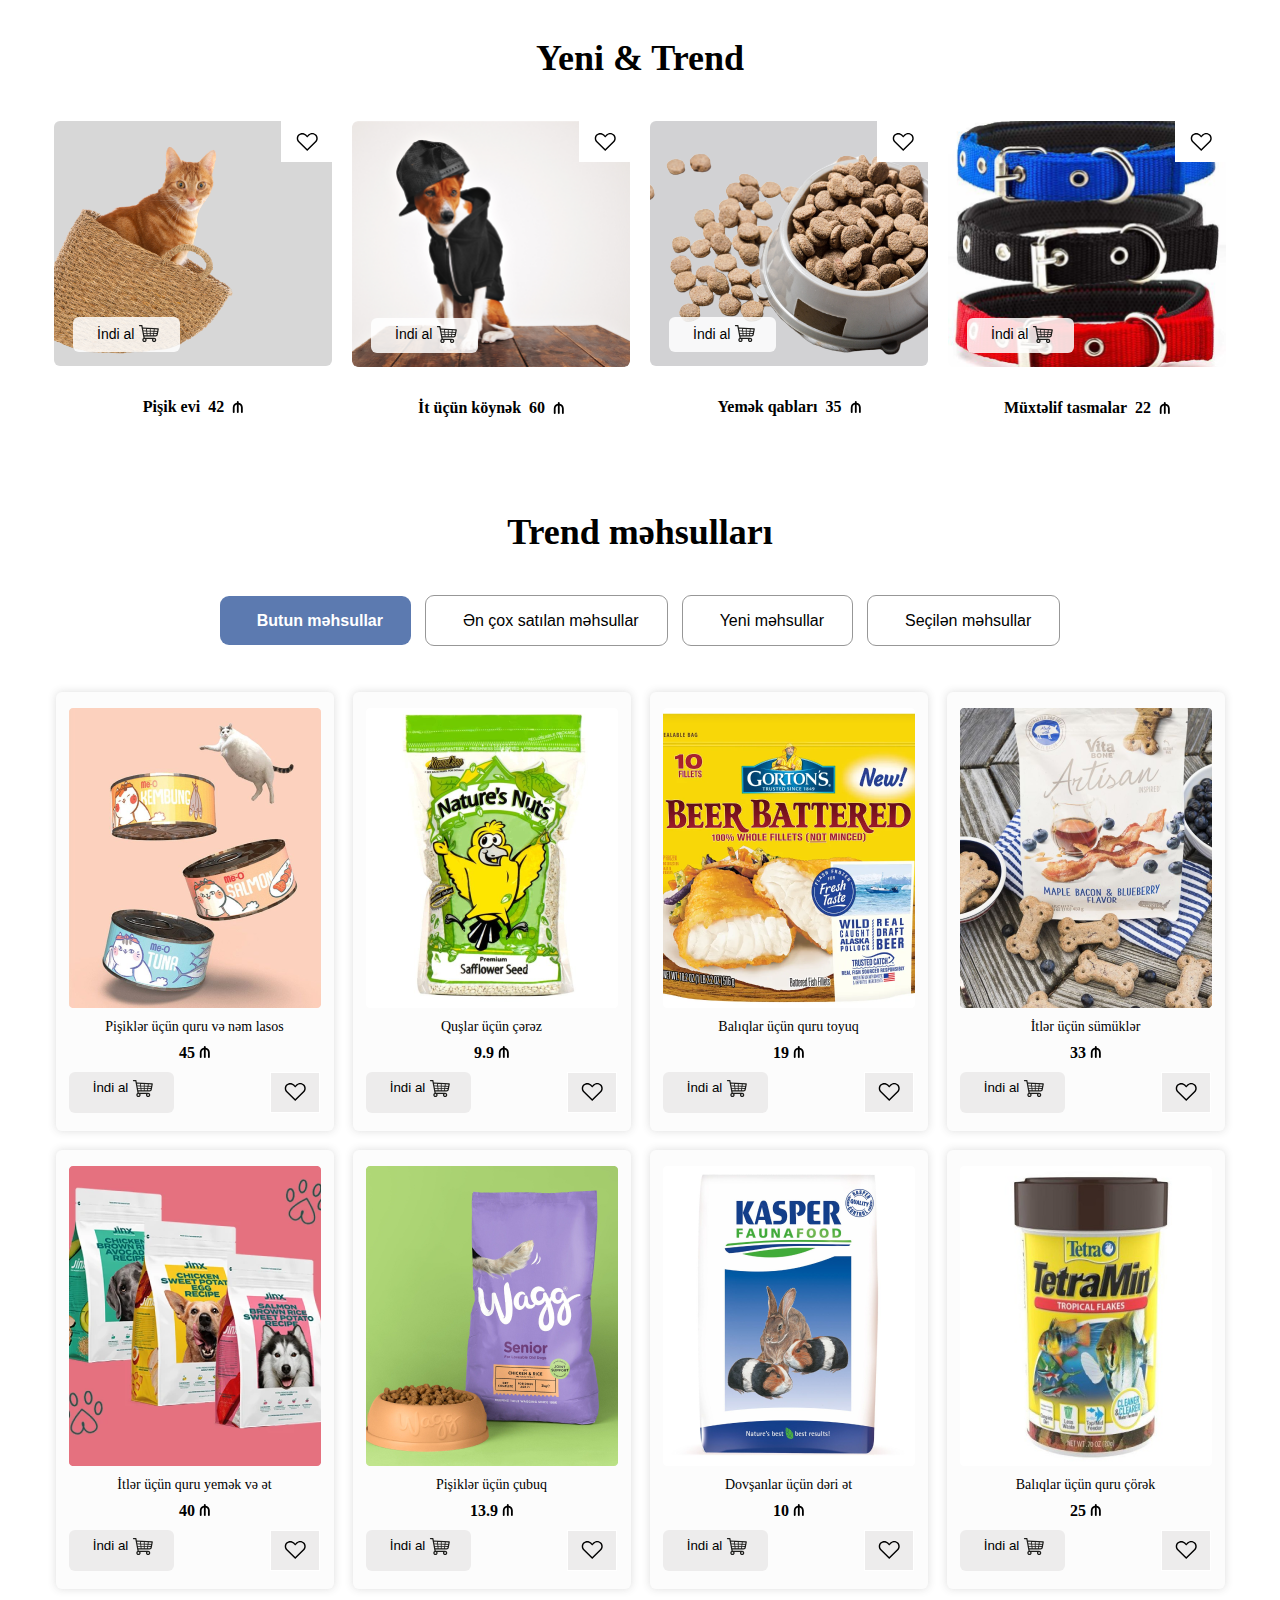
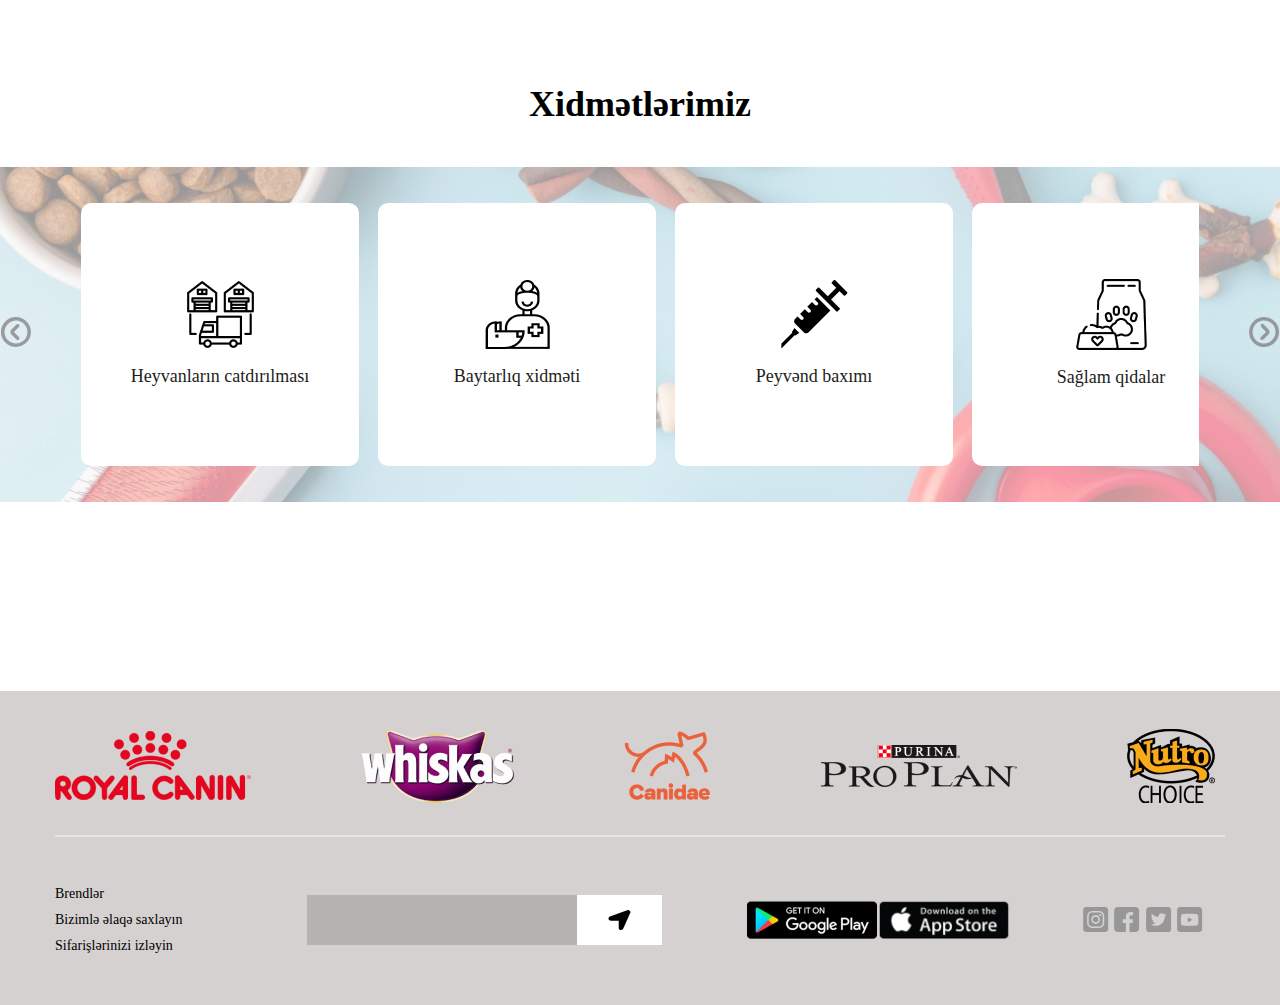
==== commit 9676f5a3: "project corrected" ====
--- a/index.html
+++ b/index.html
@@ -6,6 +6,7 @@
     <meta name="viewport" content="width=device-width, initial-scale=1.0">
     <title>Document</title>
     <link rel="stylesheet" href="style.css">
+    <link rel="stylesheet" href="responsive.css">
     <link rel="stylesheet" href="https://cdnjs.cloudflare.com/ajax/libs/font-awesome/6.4.2/css/all.min.css"
         integrity="sha512-z3gLpd7yknf1YoNbCzqRKc4qyor8gaKU1qmn+CShxbuBusANI9QpRohGBreCFkKxLhei6S9CQXFEbbKuqLg0DA=="
         crossorigin="anonymous" referrerpolicy="no-referrer" />
@@ -25,7 +26,7 @@
                     </div>
                     <button class="btn">
                         Çatdırılma
-                        <svg xmlns="http://www.w3.org/2000/svg" width="29" height="16" viewBox="0 0 29 16" fill="none">
+                        <svg  xmlns="http://www.w3.org/2000/svg" width="29" height="16" viewBox="0 0 29 16" fill="none">
                             <path
                                 d="M4.13164 7.78243V13.5319C4.13164 13.8243 4.41272 14.0669 4.75167 14.0669H6.82671C7.16566 15.1797 8.33132 16 9.72019 16C11.1091 16 12.283 15.1797 12.6137 14.0669H20.6079C20.9469 15.1797 22.1126 16 23.5014 16C24.8903 16 26.0642 15.1797 26.3949 14.0669H27.9326C28.2715 14.0669 28.5526 13.8243 28.5526 13.5319V8.48863C28.5526 8.3745 28.5113 8.2675 28.4369 8.1819L26.2874 5.56398C26.1717 5.42131 25.9815 5.33571 25.7831 5.33571H21.3024V3.65225C21.3024 3.35979 21.0213 3.11725 20.6823 3.11725H9.25723C8.82734 1.34106 7.00032 0 4.8178 0C2.31288 0 0.279175 1.75479 0.279175 3.91618C0.279175 5.87071 1.95739 7.4971 4.13164 7.78243ZM9.72019 14.93C8.75294 14.93 7.96757 14.2523 7.96757 13.4177C7.96757 12.5831 8.75294 11.9055 9.72019 11.9055C10.6874 11.9055 11.4728 12.5831 11.4728 13.4177C11.4728 14.2523 10.6792 14.93 9.72019 14.93ZM23.5014 14.93C22.5342 14.93 21.7488 14.2523 21.7488 13.4177C21.7488 12.5831 22.5342 11.9055 23.5014 11.9055C24.4687 11.9055 25.254 12.5831 25.254 13.4177C25.254 14.2523 24.4687 14.93 23.5014 14.93ZM27.3125 8.66696V8.75256H23.9396V6.41284H25.4607L27.3125 8.66696ZM22.6995 6.41284V9.28756C22.6995 9.58003 22.9806 9.82256 23.3195 9.82256H27.3125V12.9969H26.4528C26.2213 11.77 24.9812 10.8355 23.5014 10.8355C22.6334 10.8355 21.848 11.1565 21.3024 11.6701V6.41284H22.6995ZM20.0623 13.004H12.6715C12.4401 11.7771 11.2 10.8426 9.72019 10.8426C8.24038 10.8426 7.00032 11.7771 6.76884 13.004H5.3717V7.80383C7.51288 7.57557 9.19109 6.06331 9.3399 4.19438H20.0623V13.004ZM4.8178 1.07713C6.63656 1.07713 8.11637 2.35399 8.11637 3.92332C8.11637 5.49264 6.63656 6.7695 4.8178 6.7695C2.99905 6.7695 1.51924 5.49264 1.51924 3.92332C1.51924 2.35399 2.99905 1.07713 4.8178 1.07713Z"
                                 fill="white" />
@@ -40,21 +41,36 @@
                     <i class="fa-regular fa-user"></i>
                     <i class="fa-regular fa-heart"></i>
                     <div class="basket_icon_container">
-                        <i class="fa-solid fa-cart-shopping cart_shopping"></i>
-                        <span class="basket_count"></span>
-                    </div>
+                        <i class="fa-solid fa-cart-shopping cart_shopping"></i>             
+                        <div class="count_div">
+                            <span class="basket_count"></span>
+                        </div>
+                    </div>
+                    <svg class="bars_icon" width="23" height="16" viewBox="0 0 23 16" fill="none" xmlns="http://www.w3.org/2000/svg">
+                        <path
+                            d="M21.1766 6.58826H1.41177C0.632078 6.58826 0 7.22033 0 8.00003C0 8.77973 0.632078 9.4118 1.41177 9.4118H21.1766C21.9563 9.4118 22.5884 8.77973 22.5884 8.00003C22.5884 7.22033 21.9563 6.58826 21.1766 6.58826Z"
+                            fill="white" />
+                        <path
+                            d="M1.41177 2.82355H21.1766C21.9563 2.82355 22.5884 2.19147 22.5884 1.41177C22.5884 0.632078 21.9563 0 21.1766 0H1.41177C0.632078 0 0 0.632078 0 1.41177C0 2.19147 0.632078 2.82355 1.41177 2.82355Z"
+                            fill="white" />
+                        <path
+                            d="M21.1766 13.1764H1.41177C0.632078 13.1764 0 13.8085 0 14.5882C0 15.3679 0.632078 15.9999 1.41177 15.9999H21.1766C21.9563 15.9999 22.5884 15.3679 22.5884 14.5882C22.5884 13.8085 21.9563 13.1764 21.1766 13.1764Z"
+                            fill="white" />
+                    </svg>
                 </div>
                 <select>
                     <option value="Az">Az</option>
                     <option value="Ru">Ru</option>
-                    <option value="Eng">En</option>
+                    <option value="En">En</option>
                 </select>
             </div>
         </div>
-        <nav class="header_nav_list">
+        <nav>
+            <svg class="close_icon" xmlns="http://www.w3.org/2000/svg" width="10" height="10" viewBox="0 0 10 10" fill="none">
+                <path d="M1 1L9 9M1 9L9 1L1 9Z" stroke="#A9A3A1" stroke-linecap="round" stroke-linejoin="round"/>
+            </svg>
             <ul class="nav_list">
-
-                <li><a href="">
+                <li class="nav_list_for_animals"><a href="">
                         Servis
                         <svg xmlns="http://www.w3.org/2000/svg" width="16" height="8" viewBox="0 0 16 8" fill="none">
                             <mask id="path-1-inside-1_140_85" fill="white">
@@ -65,37 +81,8 @@
                                 d="M15.03 0L21.6748 -7.47303L15.0194 -13.3909L8.37336 -7.46251L15.03 0ZM16 0.8625L22.6574 8.32436L31.0351 0.849873L22.6448 -6.61053L16 0.8625ZM8 8L1.34262 15.4619L8 21.4015L14.6574 15.4619L8 8ZM0 0.8625L-6.66399 -6.59345L-15.0135 0.86916L-6.65738 8.32436L0 0.8625ZM0.965 0L7.61901 -7.46487L0.956027 -13.4041L-5.69899 -7.45595L0.965 0ZM8 6.27083L1.34599 13.7357L8.00237 19.669L14.6566 13.7333L8 6.27083ZM8.38517 7.47303L9.35517 8.33553L22.6448 -6.61053L21.6748 -7.47303L8.38517 7.47303ZM9.34262 -6.59936L1.34262 0.538142L14.6574 15.4619L22.6574 8.32436L9.34262 -6.59936ZM14.6574 0.538142L6.65738 -6.59936L-6.65738 8.32436L1.34262 15.4619L14.6574 0.538142ZM6.66399 8.31845L7.62899 7.45595L-5.69899 -7.45595L-6.66399 -6.59345L6.66399 8.31845ZM-5.68901 7.46487L1.34599 13.7357L14.654 -1.19403L7.61901 -7.46487L-5.68901 7.46487ZM14.6566 13.7333L21.6866 7.46251L8.37336 -7.46251L1.34336 -1.19168L14.6566 13.7333Z"
                                 fill="white" mask="url(#path-1-inside-1_140_85)" />
                         </svg>
-                    </a></li>
-
-
-                <li><a href="">
-                        Heyvan məhsulları
-                        <svg xmlns="http://www.w3.org/2000/svg" width="16" height="8" viewBox="0 0 16 8" fill="none">
-                            <mask id="path-1-inside-1_140_85" fill="white">
-                                <path d="M15.03 0L16 0.8625L8 8L0 0.8625L0.965 0L8 6.27083L15.03 0Z" />
-                            </mask>
-                            <path d="M15.03 0L16 0.8625L8 8L0 0.8625L0.965 0L8 6.27083L15.03 0Z" fill="#4769AC" />
-                            <path
-                                d="M15.03 0L21.6748 -7.47303L15.0194 -13.3909L8.37336 -7.46251L15.03 0ZM16 0.8625L22.6574 8.32436L31.0351 0.849873L22.6448 -6.61053L16 0.8625ZM8 8L1.34262 15.4619L8 21.4015L14.6574 15.4619L8 8ZM0 0.8625L-6.66399 -6.59345L-15.0135 0.86916L-6.65738 8.32436L0 0.8625ZM0.965 0L7.61901 -7.46487L0.956027 -13.4041L-5.69899 -7.45595L0.965 0ZM8 6.27083L1.34599 13.7357L8.00237 19.669L14.6566 13.7333L8 6.27083ZM8.38517 7.47303L9.35517 8.33553L22.6448 -6.61053L21.6748 -7.47303L8.38517 7.47303ZM9.34262 -6.59936L1.34262 0.538142L14.6574 15.4619L22.6574 8.32436L9.34262 -6.59936ZM14.6574 0.538142L6.65738 -6.59936L-6.65738 8.32436L1.34262 15.4619L14.6574 0.538142ZM6.66399 8.31845L7.62899 7.45595L-5.69899 -7.45595L-6.66399 -6.59345L6.66399 8.31845ZM-5.68901 7.46487L1.34599 13.7357L14.654 -1.19403L7.61901 -7.46487L-5.68901 7.46487ZM14.6566 13.7333L21.6866 7.46251L8.37336 -7.46251L1.34336 -1.19168L14.6566 13.7333Z"
-                                fill="white" mask="url(#path-1-inside-1_140_85)" />
-                        </svg>
                     </a>
-                </li>
-
-
-                <li class="aptek_levazimatlari"><a href="">
-                        Aptek ləvazımatları
-                        <svg xmlns="http://www.w3.org/2000/svg" width="16" height="8" viewBox="0 0 16 8" fill="none">
-                            <mask id="path-1-inside-1_140_85" fill="white">
-                                <path d="M15.03 0L16 0.8625L8 8L0 0.8625L0.965 0L8 6.27083L15.03 0Z" />
-                            </mask>
-                            <path d="M15.03 0L16 0.8625L8 8L0 0.8625L0.965 0L8 6.27083L15.03 0Z" fill="#4769AC" />
-                            <path
-                                d="M15.03 0L21.6748 -7.47303L15.0194 -13.3909L8.37336 -7.46251L15.03 0ZM16 0.8625L22.6574 8.32436L31.0351 0.849873L22.6448 -6.61053L16 0.8625ZM8 8L1.34262 15.4619L8 21.4015L14.6574 15.4619L8 8ZM0 0.8625L-6.66399 -6.59345L-15.0135 0.86916L-6.65738 8.32436L0 0.8625ZM0.965 0L7.61901 -7.46487L0.956027 -13.4041L-5.69899 -7.45595L0.965 0ZM8 6.27083L1.34599 13.7357L8.00237 19.669L14.6566 13.7333L8 6.27083ZM8.38517 7.47303L9.35517 8.33553L22.6448 -6.61053L21.6748 -7.47303L8.38517 7.47303ZM9.34262 -6.59936L1.34262 0.538142L14.6574 15.4619L22.6574 8.32436L9.34262 -6.59936ZM14.6574 0.538142L6.65738 -6.59936L-6.65738 8.32436L1.34262 15.4619L14.6574 0.538142ZM6.66399 8.31845L7.62899 7.45595L-5.69899 -7.45595L-6.66399 -6.59345L6.66399 8.31845ZM-5.68901 7.46487L1.34599 13.7357L14.654 -1.19403L7.61901 -7.46487L-5.68901 7.46487ZM14.6566 13.7333L21.6866 7.46251L8.37336 -7.46251L1.34336 -1.19168L14.6566 13.7333Z"
-                                fill="white" mask="url(#path-1-inside-1_140_85)" />
-                        </svg>
-                    </a>
-                    <ul class="aptek_levazimatlari_list">
+                    <ul class="nav_list_for_animals_list">
                         <li><a href="">İtlər</a></li>
                         <li><a href="">Pişiklər</a></li>
                         <li><a href="">Balıqlar</a></li>
@@ -107,7 +94,55 @@
                 </li>
 
 
-                <li><a href="">
+                <li class="nav_list_for_animals"><a href="">
+                        Heyvan məhsulları
+                        <svg xmlns="http://www.w3.org/2000/svg" width="16" height="8" viewBox="0 0 16 8" fill="none">
+                            <mask id="path-1-inside-1_140_85" fill="white">
+                                <path d="M15.03 0L16 0.8625L8 8L0 0.8625L0.965 0L8 6.27083L15.03 0Z" />
+                            </mask>
+                            <path d="M15.03 0L16 0.8625L8 8L0 0.8625L0.965 0L8 6.27083L15.03 0Z" fill="#4769AC" />
+                            <path
+                                d="M15.03 0L21.6748 -7.47303L15.0194 -13.3909L8.37336 -7.46251L15.03 0ZM16 0.8625L22.6574 8.32436L31.0351 0.849873L22.6448 -6.61053L16 0.8625ZM8 8L1.34262 15.4619L8 21.4015L14.6574 15.4619L8 8ZM0 0.8625L-6.66399 -6.59345L-15.0135 0.86916L-6.65738 8.32436L0 0.8625ZM0.965 0L7.61901 -7.46487L0.956027 -13.4041L-5.69899 -7.45595L0.965 0ZM8 6.27083L1.34599 13.7357L8.00237 19.669L14.6566 13.7333L8 6.27083ZM8.38517 7.47303L9.35517 8.33553L22.6448 -6.61053L21.6748 -7.47303L8.38517 7.47303ZM9.34262 -6.59936L1.34262 0.538142L14.6574 15.4619L22.6574 8.32436L9.34262 -6.59936ZM14.6574 0.538142L6.65738 -6.59936L-6.65738 8.32436L1.34262 15.4619L14.6574 0.538142ZM6.66399 8.31845L7.62899 7.45595L-5.69899 -7.45595L-6.66399 -6.59345L6.66399 8.31845ZM-5.68901 7.46487L1.34599 13.7357L14.654 -1.19403L7.61901 -7.46487L-5.68901 7.46487ZM14.6566 13.7333L21.6866 7.46251L8.37336 -7.46251L1.34336 -1.19168L14.6566 13.7333Z"
+                                fill="white" mask="url(#path-1-inside-1_140_85)" />
+                        </svg>
+                    </a>
+                    <ul class="nav_list_for_animals_list">
+                        <li><a href="">İtlər</a></li>
+                        <li><a href="">Pişiklər</a></li>
+                        <li><a href="">Balıqlar</a></li>
+                        <li><a href="">Quşlar</a></li>
+                        <li><a href="">Dovşanlar</a></li>
+                        <li><a href="">Gəmiricilər</a></li>
+                        <li><a href="">Digər heyvanlar</a></li>
+                    </ul>
+                </li>
+
+
+                <li class="nav_list_for_animals"><a href="">
+                        Aptek ləvazımatları
+                        <svg xmlns="http://www.w3.org/2000/svg" width="16" height="8" viewBox="0 0 16 8" fill="none">
+                            <mask id="path-1-inside-1_140_85" fill="white">
+                                <path d="M15.03 0L16 0.8625L8 8L0 0.8625L0.965 0L8 6.27083L15.03 0Z" />
+                            </mask>
+                            <path d="M15.03 0L16 0.8625L8 8L0 0.8625L0.965 0L8 6.27083L15.03 0Z" fill="#4769AC" />
+                            <path
+                                d="M15.03 0L21.6748 -7.47303L15.0194 -13.3909L8.37336 -7.46251L15.03 0ZM16 0.8625L22.6574 8.32436L31.0351 0.849873L22.6448 -6.61053L16 0.8625ZM8 8L1.34262 15.4619L8 21.4015L14.6574 15.4619L8 8ZM0 0.8625L-6.66399 -6.59345L-15.0135 0.86916L-6.65738 8.32436L0 0.8625ZM0.965 0L7.61901 -7.46487L0.956027 -13.4041L-5.69899 -7.45595L0.965 0ZM8 6.27083L1.34599 13.7357L8.00237 19.669L14.6566 13.7333L8 6.27083ZM8.38517 7.47303L9.35517 8.33553L22.6448 -6.61053L21.6748 -7.47303L8.38517 7.47303ZM9.34262 -6.59936L1.34262 0.538142L14.6574 15.4619L22.6574 8.32436L9.34262 -6.59936ZM14.6574 0.538142L6.65738 -6.59936L-6.65738 8.32436L1.34262 15.4619L14.6574 0.538142ZM6.66399 8.31845L7.62899 7.45595L-5.69899 -7.45595L-6.66399 -6.59345L6.66399 8.31845ZM-5.68901 7.46487L1.34599 13.7357L14.654 -1.19403L7.61901 -7.46487L-5.68901 7.46487ZM14.6566 13.7333L21.6866 7.46251L8.37336 -7.46251L1.34336 -1.19168L14.6566 13.7333Z"
+                                fill="white" mask="url(#path-1-inside-1_140_85)" />
+                        </svg>
+                    </a>
+                    <ul class="nav_list_for_animals_list">
+                        <li><a href="">İtlər</a></li>
+                        <li><a href="">Pişiklər</a></li>
+                        <li><a href="">Balıqlar</a></li>
+                        <li><a href="">Quşlar</a></li>
+                        <li><a href="">Dovşanlar</a></li>
+                        <li><a href="">Gəmiricilər</a></li>
+                        <li><a href="">Digər heyvanlar</a></li>
+                    </ul>
+                </li>
+
+
+                <li class="nav_list_for_animals"><a href="">
                         Heyvanların baxımı və müayinəsi
                         <svg xmlns="http://www.w3.org/2000/svg" width="16" height="8" viewBox="0 0 16 8" fill="none">
                             <mask id="path-1-inside-1_140_85" fill="white">
@@ -119,10 +154,19 @@
                                 fill="white" mask="url(#path-1-inside-1_140_85)" />
                         </svg>
                     </a>
+                    <ul class="nav_list_for_animals_list">
+                        <li><a href="">İtlər</a></li>
+                        <li><a href="">Pişiklər</a></li>
+                        <li><a href="">Balıqlar</a></li>
+                        <li><a href="">Quşlar</a></li>
+                        <li><a href="">Dovşanlar</a></li>
+                        <li><a href="">Gəmiricilər</a></li>
+                        <li><a href="">Digər heyvanlar</a></li>
+                    </ul>
                 </li>
 
 
-                <li><a href="">
+                <li class="nav_list_for_animals"><a href="">
                         Heyvanlar üçün aktivitə
                         <svg xmlns="http://www.w3.org/2000/svg" width="16" height="8" viewBox="0 0 16 8" fill="none">
                             <mask id="path-1-inside-1_140_85" fill="white">
@@ -134,6 +178,15 @@
                                 fill="white" mask="url(#path-1-inside-1_140_85)" />
                         </svg>
                     </a>
+                    <ul class="nav_list_for_animals_list">
+                        <li><a href="">İtlər</a></li>
+                        <li><a href="">Pişiklər</a></li>
+                        <li><a href="">Balıqlar</a></li>
+                        <li><a href="">Quşlar</a></li>
+                        <li><a href="">Dovşanlar</a></li>
+                        <li><a href="">Gəmiricilər</a></li>
+                        <li><a href="">Digər heyvanlar</a></li>
+                    </ul>
                 </li>
 
             </ul>
@@ -297,7 +350,10 @@
                     <button data-name="yeni" class="new_btn">Yeni məhsullar</button>
                     <button data-name="secilen" class="new_btn">Seçilən məhsullar</button>
                 </div>
-                <div class="product_cards">
+                <!-- <select class="select_filter">
+
+                </select> -->
+                
                     <div class="grid_product_card_container">
                         <!-- <div class="product_card">
                             <img src="./images/Me-O Cat Food - Pets - Package Inspiration 1.png" alt="">
@@ -549,7 +605,6 @@
                             </div>
                         </div> -->
                     </div>
-                </div>
             </div>
         </section>
         <section>
@@ -660,26 +715,28 @@
                 <path d="M-5 1L1441 1.00012" stroke="white" />
             </svg>
             <div class="footer_end">
-                <div class="text">
-                    <a href="">Brendlər</a>
-                    <a href="">Bizimlə əlaqə saxlayın</a>
-                    <a href="">Sifarişlərinizi izləyin</a>
-                </div>
-                <div class="footer_inp">
-                    <input type="text">
-                    <div class="vector_div">
-                        <svg xmlns="http://www.w3.org/2000/svg" width="23" height="20" viewBox="0 0 23 20" fill="none">
-                            <path
-                                d="M22.3215 2.85338L15.2988 18.6217C14.8866 19.4835 14.018 20 13.0757 20C11.6604 20 10.7192 18.9626 10.7192 17.8847V10.7393H2.86813C1.74235 10.7393 0.774097 10.0109 0.557185 8.99902C0.339439 7.98852 0.934474 7.01844 1.97644 6.58774L19.2067 0.160955C20.0832 -0.168827 21.0936 0.0177785 21.764 0.632522C22.4785 1.12565 22.6846 2.04902 22.3215 2.85338Z"
-                                fill="black" />
-                        </svg>
+                <div class="text_inp">
+                    <div class="text">
+                        <a href="">Brendlər</a>
+                        <a href="">Bizimlə əlaqə saxlayın</a>
+                        <a href="">Sifarişlərinizi izləyin</a>
+                    </div>
+                    <div class="footer_inp">
+                        <input type="text">
+                        <div class="vector_div">
+                            <svg xmlns="http://www.w3.org/2000/svg" width="23" height="20" viewBox="0 0 23 20" fill="none">
+                                <path
+                                    d="M22.3215 2.85338L15.2988 18.6217C14.8866 19.4835 14.018 20 13.0757 20C11.6604 20 10.7192 18.9626 10.7192 17.8847V10.7393H2.86813C1.74235 10.7393 0.774097 10.0109 0.557185 8.99902C0.339439 7.98852 0.934474 7.01844 1.97644 6.58774L19.2067 0.160955C20.0832 -0.168827 21.0936 0.0177785 21.764 0.632522C22.4785 1.12565 22.6846 2.04902 22.3215 2.85338Z"
+                                    fill="black" />
+                            </svg>
+                        </div>
                     </div>
                 </div>
                 <div class="google_microsoft">
                     <img src="./images/36c3e723-bfa0-4b28-8c26-5a07650be418 (1).png" alt="">
                     <img src="./images/280ae31b-5ec7-46e0-ba15-8fb88eac4bc9 (1).png" alt="">
                 </div>
-                <svg xmlns="http://www.w3.org/2000/svg" width="120" height="25" viewBox="0 0 120 25" fill="none">
+                <svg class="social" xmlns="http://www.w3.org/2000/svg" width="120" height="25" viewBox="0 0 120 25" fill="none">
                     <path fill-rule="evenodd" clip-rule="evenodd"
                         d="M22.1075 0C23.7921 0 25.1598 1.36865 25.1598 3.05439V21.9456C25.1598 23.6313 23.7921 25 22.1075 25H3.2294C1.54483 25 0.177124 23.6313 0.177124 21.9456V3.05439C0.177124 1.36865 1.54478 0 3.2294 0L22.1075 0ZM12.6685 3.95508C10.3494 3.95508 10.0586 3.96489 9.14785 4.00649C8.23896 4.048 7.61825 4.19243 7.07507 4.40371C6.51355 4.62207 6.03736 4.91426 5.56265 5.38926C5.08793 5.86431 4.79594 6.34087 4.57773 6.90273C4.36665 7.44629 4.22232 8.06743 4.18079 8.97695C4.13927 9.88833 4.12946 10.1793 4.12946 12.5C4.12946 14.8207 4.13927 15.1117 4.18079 16.023C4.22232 16.9326 4.36665 17.5537 4.57773 18.0973C4.79594 18.6591 5.08793 19.1357 5.56265 19.6107C6.03736 20.0858 6.51355 20.378 7.07507 20.5963C7.61825 20.8076 8.23896 20.952 9.14785 20.9935C10.0586 21.0351 10.3494 21.0449 12.6685 21.0449C14.9875 21.0449 15.2783 21.0351 16.1891 20.9935C17.098 20.952 17.7187 20.8076 18.2618 20.5963C18.8233 20.378 19.2996 20.0858 19.7743 19.6107C20.249 19.1357 20.541 18.6591 20.7592 18.0973C20.9703 17.5537 21.1146 16.9326 21.1561 16.023C21.1976 15.1117 21.2075 14.8207 21.2075 12.5C21.2075 10.1793 21.1976 9.88833 21.1561 8.97695C21.1146 8.06743 20.9703 7.44629 20.7592 6.90273C20.541 6.34087 20.249 5.86431 19.7743 5.38926C19.2996 4.91426 18.8233 4.62207 18.2618 4.40371C17.7187 4.19243 17.098 4.048 16.1891 4.00649C15.2783 3.96489 14.9875 3.95508 12.6685 3.95508ZM12.6685 5.49473C14.9485 5.49473 15.2185 5.50342 16.1189 5.54453C16.9515 5.58257 17.4036 5.72178 17.7045 5.83872C18.1031 5.99375 18.3875 6.17895 18.6864 6.47793C18.9852 6.77695 19.1702 7.06162 19.3251 7.46045C19.442 7.76157 19.5811 8.21401 19.6191 9.04712C19.6602 9.94814 19.6689 10.2184 19.6689 12.5C19.6689 14.7816 19.6602 15.0519 19.6191 15.9529C19.5811 16.786 19.442 17.2384 19.3251 17.5396C19.1702 17.9384 18.9852 18.223 18.6864 18.5221C18.3875 18.8211 18.1031 19.0063 17.7045 19.1613C17.4036 19.2783 16.9515 19.4175 16.1189 19.4555C15.2187 19.4966 14.9486 19.5053 12.6685 19.5053C10.3883 19.5053 10.1183 19.4966 9.21797 19.4555C8.38544 19.4175 7.93331 19.2783 7.6324 19.1613C7.2338 19.0063 6.94938 18.8211 6.65056 18.5221C6.35175 18.223 6.16667 17.9384 6.0118 17.5396C5.89489 17.2384 5.75577 16.786 5.71776 15.9529C5.67668 15.0519 5.66799 14.7816 5.66799 12.5C5.66799 10.2184 5.67668 9.94814 5.71776 9.04712C5.75577 8.21401 5.89489 7.76157 6.0118 7.46045C6.16667 7.06162 6.35175 6.77695 6.65056 6.47793C6.94938 6.17895 7.2338 5.99375 7.6324 5.83872C7.93331 5.72178 8.38544 5.58257 9.21797 5.54453C10.1184 5.50342 10.3884 5.49473 12.6685 5.49473ZM12.6685 8.11206C10.2467 8.11206 8.28356 10.0766 8.28356 12.5C8.28356 14.9234 10.2467 16.8879 12.6685 16.8879C15.0902 16.8879 17.0534 14.9234 17.0534 12.5C17.0534 10.0766 15.0902 8.11206 12.6685 8.11206ZM12.6685 15.3483C11.0965 15.3483 9.82214 14.0731 9.82214 12.5C9.82214 10.9269 11.0965 9.65171 12.6685 9.65171C14.2405 9.65171 15.5148 10.9269 15.5148 12.5C15.5148 14.0731 14.2405 15.3483 12.6685 15.3483ZM18.2513 7.93872C18.2513 8.50503 17.7925 8.96406 17.2266 8.96406C16.6607 8.96406 16.2019 8.50503 16.2019 7.93872C16.2019 7.37241 16.6607 6.91333 17.2266 6.91333C17.7925 6.91333 18.2513 7.37241 18.2513 7.93872Z"
                         fill="#979797" />
--- a/style.css
+++ b/style.css
@@ -37,15 +37,49 @@
     overflow: hidden;
 }
 
+
+
+.basket_header{
+    height: 20vh;
+    border-bottom: 2px solid var(--blue);
+}
+
 body {
     font-size: 1.6rem;
 }
+nav{
+    background-color: #486AA6;
+}
 
 .header_head_container {
     display: flex;
     align-items: center;
     justify-content: space-between;
     height: 15vh;
+}
+
+.header_head_container .kataloq_btn{
+    border: none;  
+    color: white;
+    background: none;
+    outline: none;
+    font-size: 1.8rem;
+    
+}
+.bar_btn{
+    background-color: var(--blue);
+    border-radius: 6px;
+    padding: 10px 20px;
+    color: white;
+    display: flex;
+    align-items: center;
+    gap: 5px;
+}
+.logo_btn{
+    display: flex;
+    align-items: center;
+    justify-content: center;
+    gap: 15px;
 }
 
 .header_right_icons {
@@ -62,6 +96,16 @@
     width: 239px;
 }
 
+
+.btn_inp {
+    display: flex;
+    gap: 24px;
+}  
+
+.bars_icon,.close_icon{
+    display: none;
+} 
+
 .search_icon {
     background: rgba(150, 141, 141, 0.16);
     width: 199px;
@@ -79,6 +123,7 @@
     font-size: 2rem;
     padding-left: 10px;
 }
+
 
 .btn {
     display: flex;
@@ -95,33 +140,40 @@
     font-weight: 400;
 }
 
-.btn_inp {
-    display: flex;
-    gap: 24px;
-}
-
 .header_icons {
     display: flex;
     gap: 21px;
 }
 
-.header_nav_list {
-    background: var(--blue);
+.basket_icon_container{
+    display: flex;
+    position: relative;
+}
+
+.count_div{
+    position: absolute;
+    background-color: var(--blue);
+    bottom: 15px;
+    left: 15px;
+    border-radius: 3px;
+    width: 18px;
+    font-size: 1.5rem;
+    font-weight: 700;
+    text-align: center;
+    color: white;
+}
+
+.nav_list {
+    display: flex; 
+    max-width: 1092px; 
+    margin-left: auto; 
+    margin-right: auto;
+    gap: 48px; 
     padding-top: 30px;
     padding-bottom: 32px;
     height: 5vh;
-    z-index: 9;
-    display: flex;
     justify-content: center;
-    align-items: center;
-}
-
-.nav_list {
-    display: flex;
-    gap: 48px;
-    max-width: 1092px;
-    margin-left: auto;
-    margin-right: auto;
+    align-items: center; 
 }
 
 .nav_list li a{
@@ -129,9 +181,50 @@
     font-size: 1.8rem;
     font-weight: 300;
     display: flex;
-    align-items: center;
     gap: 8px;
-}
+    align-items: center;
+}
+
+.nav_list_for_animals{
+    position: relative;
+    height: 50px;
+    display: flex;  
+}
+.nav_list_for_animals_list{
+    position: absolute;
+    top: -500px;
+    z-index: 999;
+    background-color: var(--white);
+    width: 245px;
+    height: 300px;
+    border-radius: 3px; 
+}
+.nav_list_for_animals:hover .nav_list_for_animals_list{
+    top: 50px;
+    display: flex;
+    flex-direction: column;
+    gap: 1px;
+    
+}
+.nav_list_for_animals:hover a{
+    color: yellow;
+}
+.nav_list_for_animals:hover a svg{
+    transform: rotate(180deg);
+}
+
+.nav_list_for_animals:hover .nav_list_for_animals_list li a{
+    color: #9A9A98;
+    padding-left: 10px;
+    padding-top: 10px; 
+    padding-bottom: 10px;
+    font-size: 1.5rem;
+}
+.nav_list_for_animals:hover .nav_list_for_animals_list li a:hover{
+    background-color: var(--blue);
+    color: var(--white);
+}
+
 
 .header_middle_container {
     background-image: url(./images/3469432\ 1.png);
@@ -140,10 +233,12 @@
     background-size: cover;
     padding-left: 162px;
 }
+
 .header_slider_container{
     height: 80vh;
 
 }
+
 .header_middle_container h1 {
     color: var(--white);
     font-size: 3.8rem;
@@ -196,7 +291,7 @@
 
 .animals_container {
     display: flex;
-    gap: 87px;
+    gap: 87px;  
     overflow-x: hidden;
 }
 
@@ -207,7 +302,7 @@
 .card_middle {
     margin-top: 116px;
     min-width: 210px;
-    /* transition: 1s; */
+    transition: 1s;
 }
 
 .card {
@@ -240,17 +335,18 @@
     margin-right: auto;
     display: grid;
     grid-template-columns: repeat(auto-fill, minmax(278px, 1fr));
-    gap: 20px;
-    
-}
+    gap: 20px; 
+}
+
 
 .card_basket {
     min-width: 278px;
     border-radius: 6px;
     background-size: cover;
     background-repeat: no-repeat;
-    width: 100%;
-}
+    /* width: 100%; */
+}
+
 .card_basket img{
     height: 100%;
     width: 100%;
@@ -258,32 +354,25 @@
 }
 .card_basket_content{
     position: relative;
-    height: 245px;
-}
-/* 
-.bg_shadow {
-    background: rgba(9, 9, 9, 0.16);
-    height: 100% ;
-    box-shadow: 0px 0px 9px 0px rgba(69, 69, 69, 0.18);
-    width: 100%;
-    position: relative;
-
-} */
+    /* height: 245px; */
+}
 
 .heart_icon {
+    position: absolute;
+    top: 0;
+    right: 0;
     width: 51px;
     height: 41px;
     background-color: var(--white);
-    border: 1px solid var(--white);
-    display: flex;
-    align-items: center;
-    justify-content: center;
+    display: flex;
+    align-items: center;
+    justify-content: center; 
+}
+
+.basket_btn {
     position: absolute;
-    top: 0;
-    right: 0;
-}
-
-.basket_btn {
+    left: 19px;
+    bottom: 18px;
     display: flex;
     gap: 4px;
     border-radius: 6px;
@@ -291,9 +380,6 @@
     padding: 8px 21px 10px 24px;
     border: none;
     outline: none;
-    position: absolute;
-    left: 19px;
-    bottom: 18px;
     color: var(--black);
     font-size: 1.4rem;
     font-weight: 400;
@@ -320,11 +406,10 @@
     margin-bottom: 46px;
     justify-content: center;
     align-items: center;
-    /* background-color: red; */
 }
 
 .btns .new_btn {
-    min-width: 181px;
+    /* min-width: 181px; */
     color: var(--black);
     font-size: 1.6rem;
     font-weight: 400;
@@ -335,24 +420,18 @@
 }
 
 .btns .active_btn {
-    /* min-width: 260px; */
     border-radius: 9px;
     background: rgba(72, 106, 166, 0.89);
     color: var(--white);
     font-size: 1.6rem;
     font-weight: 700;
-    /* padding: 16px 32px 15px 33px; */
-    border: none;
-    /* margin-left: 385px; */
-}
-
-.product_cards {
+    border: none;
+}
+
+.grid_product_card_container {
     max-width: 1169px;
     margin-left: auto;
     margin-right: auto;
-}
-
-.grid_product_card_container {
     display: grid;
     grid-template-columns: repeat(auto-fill, minmax(278px, 1fr));
     gap: 19px;
@@ -363,9 +442,6 @@
     border-radius: 6px;
     background: var(--product_card_color);
     box-shadow: 0px 0px 9px 0px rgba(69, 69, 69, 0.18);
-}
-
-.product_card {
     display: flex;
     flex-direction: column;
     align-items: center;
@@ -500,10 +576,15 @@
     gap: 10px;
     margin-right: 124px;
 }
+.text_inp{
+    display: flex;
+    align-items: center;
+    justify-content: center;
+}
 
 .text a {
     color: var(--black);
-    font-size: 14px;
+    font-size: 1.4rem;
     font-weight: 400;
 }
 .footer_end{
@@ -562,15 +643,63 @@
 .hide{
     display: none;
 }
-.aptek_levazimatlari{
+
+/* basket html */
+.basket_card{
+    max-width: 900px;
+    margin-left: 134px;
+    display: flex;
+    flex-direction: column;
+    gap: 50px;
+}
+.basket_card .basket_img_icon img{
+    width: 120px;
+    height: 150px;
+}
+
+.basket_img_icon{
     position: relative;
 }
-.aptek_levazimatlari_list{
+.basket_img_icon .heart_icon{
     position: absolute;
-    top: -500px;
-    z-index: 999;
-    background-color: red;
-}
-.aptek_levazimatlari:hover .aptek_levazimatlari_list{
-    top: 20px;
+    width: 30px;
+
+}
+.b_buttons{
+    display: flex;
+    gap: 5px;
+    align-items: center;
+}
+.b_buttons button{
+    padding: 5px 6px;
+    border-radius: 50%;
+    border: none;
+    color: var(--black);
+    font-size: 2rem;
+}
+.b_buttons span{
+    font-size: 2rem;
+}
+
+.basket_content{
+    display: flex;
+    align-items: center;
+    justify-content: space-between;
+    gap: 30px;
+    margin-top: 20px;
+    margin-bottom: 50px;
+    box-shadow: 0 0 2px rgba(0,0,0,0.3);
+}
+
+.card_basket .basket_product{
+    font-size: 2rem;
+    color: var(--blue);
+    font-weight: 700;
+}
+
+.card_basket .basket_price{
+    color: var(--black);
+    font-size: 2rem;
+    font-weight: 700;
+    margin-right: 50px;
 }--- a/responsive.css
+++ b/responsive.css
@@ -0,0 +1,156 @@
+@media screen and (max-width: 1200px) {
+    .brend_group {
+        gap: 50px;
+        justify-content: center;
+    }
+
+    .footer_container {
+        margin-left: 20px;
+        margin-right: 20px;
+    }
+}
+
+@media screen and (max-width: 1150px) {
+    .footer_end {
+        flex-direction: column;
+        gap: 30px;
+    }
+
+    .text_inp {
+        display: flex;
+        align-items: center;
+        margin-left: 150px;
+    }
+
+    .footer_end .social {
+        margin-right: 60px;
+    }
+}
+
+@media screen and (max-width: 1090px) {
+    .header_icons{
+        position: fixed;
+        bottom: 0;
+        left: 0;
+        background-color: var(--black);
+        width: 100%;
+        padding-top: 5px;
+        padding-bottom: 50px;
+        justify-content: space-between;
+        padding-left: 100px;
+        padding-right: 100px;
+        z-index: 999;
+        font-size: 3rem;
+        color: white;
+    }
+    .header_icons svg{
+        height: 3rem;
+    }
+    .bars_icon{
+        display: block;
+    }
+    nav{
+        background-color: rgba(0, 0, 0, 0.7);
+        position: fixed;
+        top: 0;  
+        left: 0;
+        width: 100%;
+        flex-direction: column;
+    }
+
+}
+
+@media screen and (max-width: 950px) {
+    .brend_group img {
+        width: 100px;
+    }
+
+    .text_inp {
+        flex-direction: column;
+        gap: 30px;
+        margin-left: auto;
+        margin-right: auto;
+    }
+}
+
+@media screen and (max-width: 690px) {
+    .brend_group {
+        flex-direction: column;
+        margin-right: 50px;
+        gap: 15px;
+    }
+
+    .text {
+        text-align: center;
+        gap: 3px;
+    }
+
+    .text_inp {
+        flex-direction: column;
+        gap: 15px;
+        margin-left: auto;
+        margin-right: auto;
+    }
+
+    .footer_inp {
+        width: 250px;
+        height: 35px;
+    }
+
+    .footer_end {
+        gap: 15px;
+    }
+
+    .footer_line_svg {
+        margin-top: 15px;
+        margin-bottom: 20px;
+        width: 100%;
+    }
+}
+
+
+@media screen and (max-width: 400px) {
+    .brend_group img {
+        width: 50px;
+    }
+
+    .text a {
+        font-size: 1.2rem;
+        font-weight: 700;
+    }
+
+    .footer_inp {
+        width: 150px;
+        height: 20px;
+    }
+
+    .vector_div {
+        width: 30px;
+    }
+
+    .vector_div svg {
+        height: 10px;
+    }
+
+    .google_microsoft img {
+        width: 60px;
+        height: 19px;
+    }
+
+    .footer_end svg {
+        width: 90px;
+    }
+
+    .footer_container {
+        display: flex;
+        align-items: center;
+        justify-content: center;
+    }
+
+    .footer_line_svg {
+        display: none;
+    }
+    .footer_end{
+        padding-bottom: 0;
+    }
+}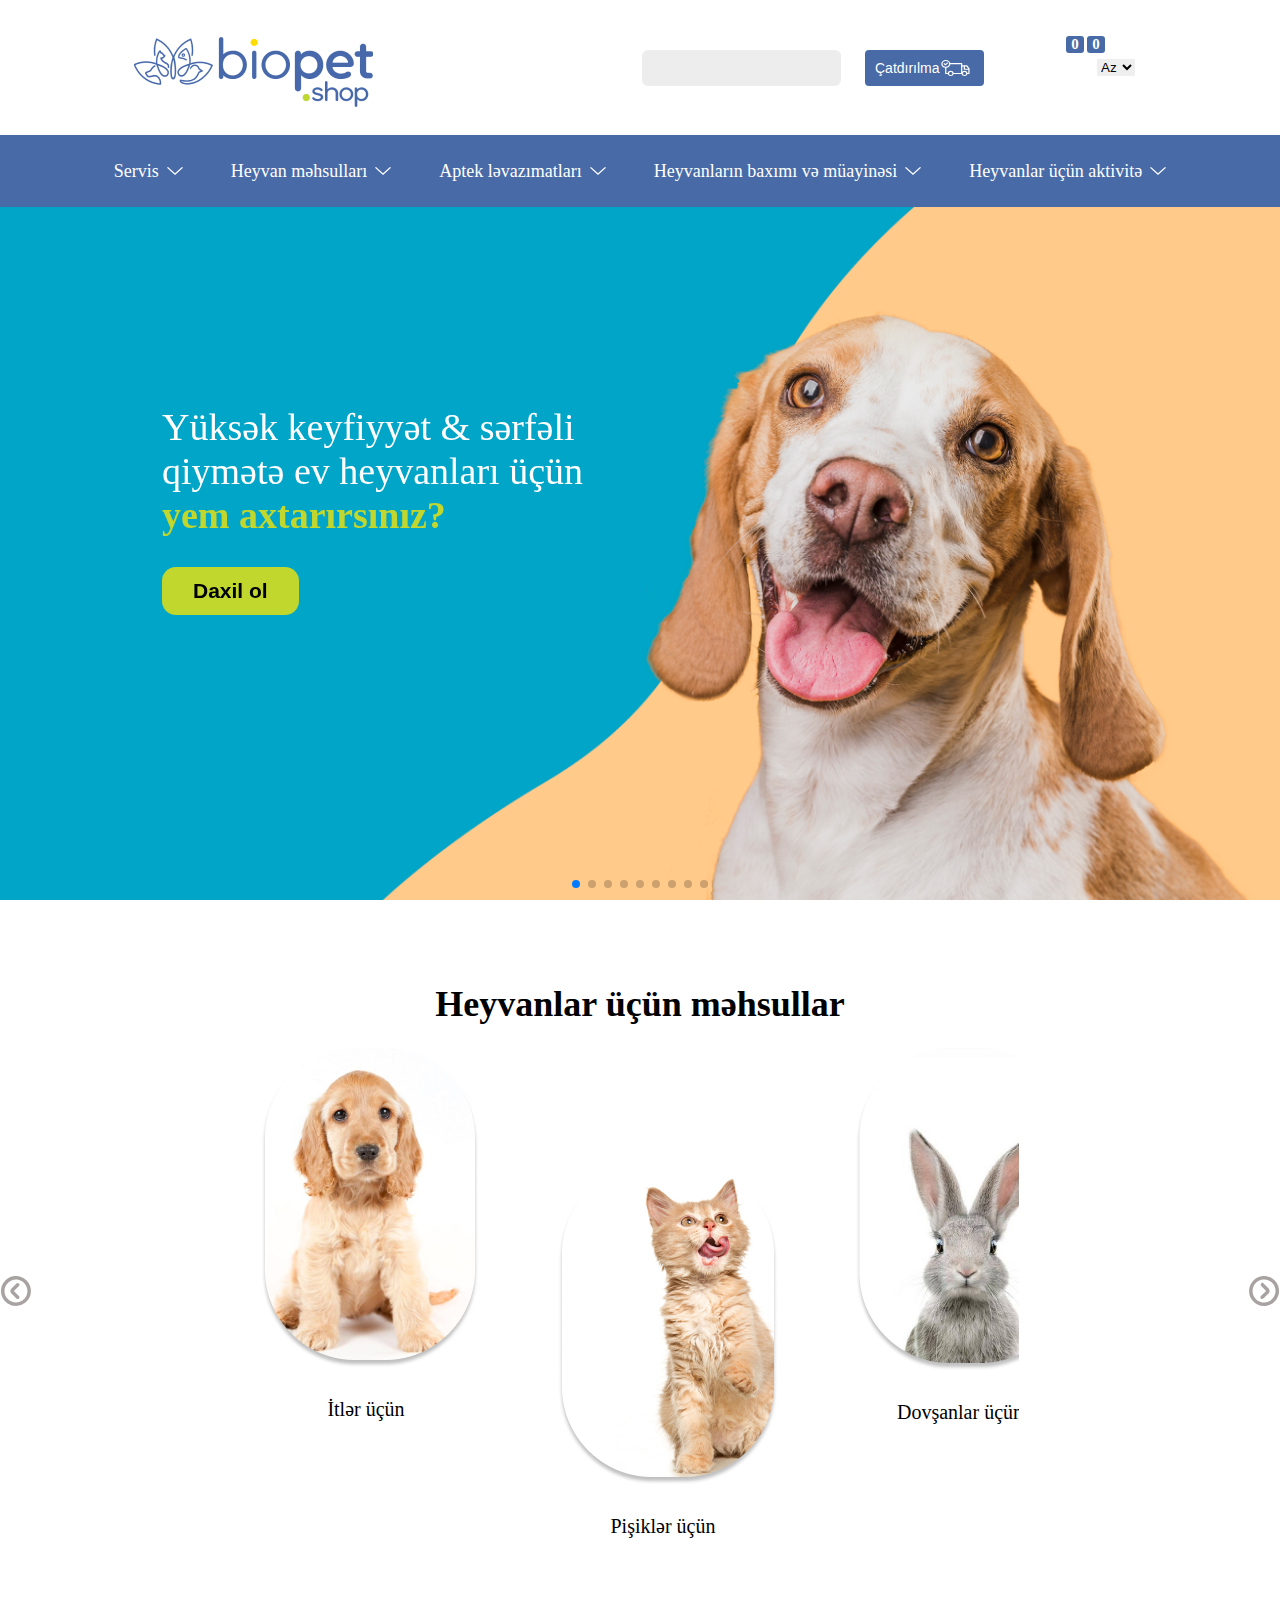
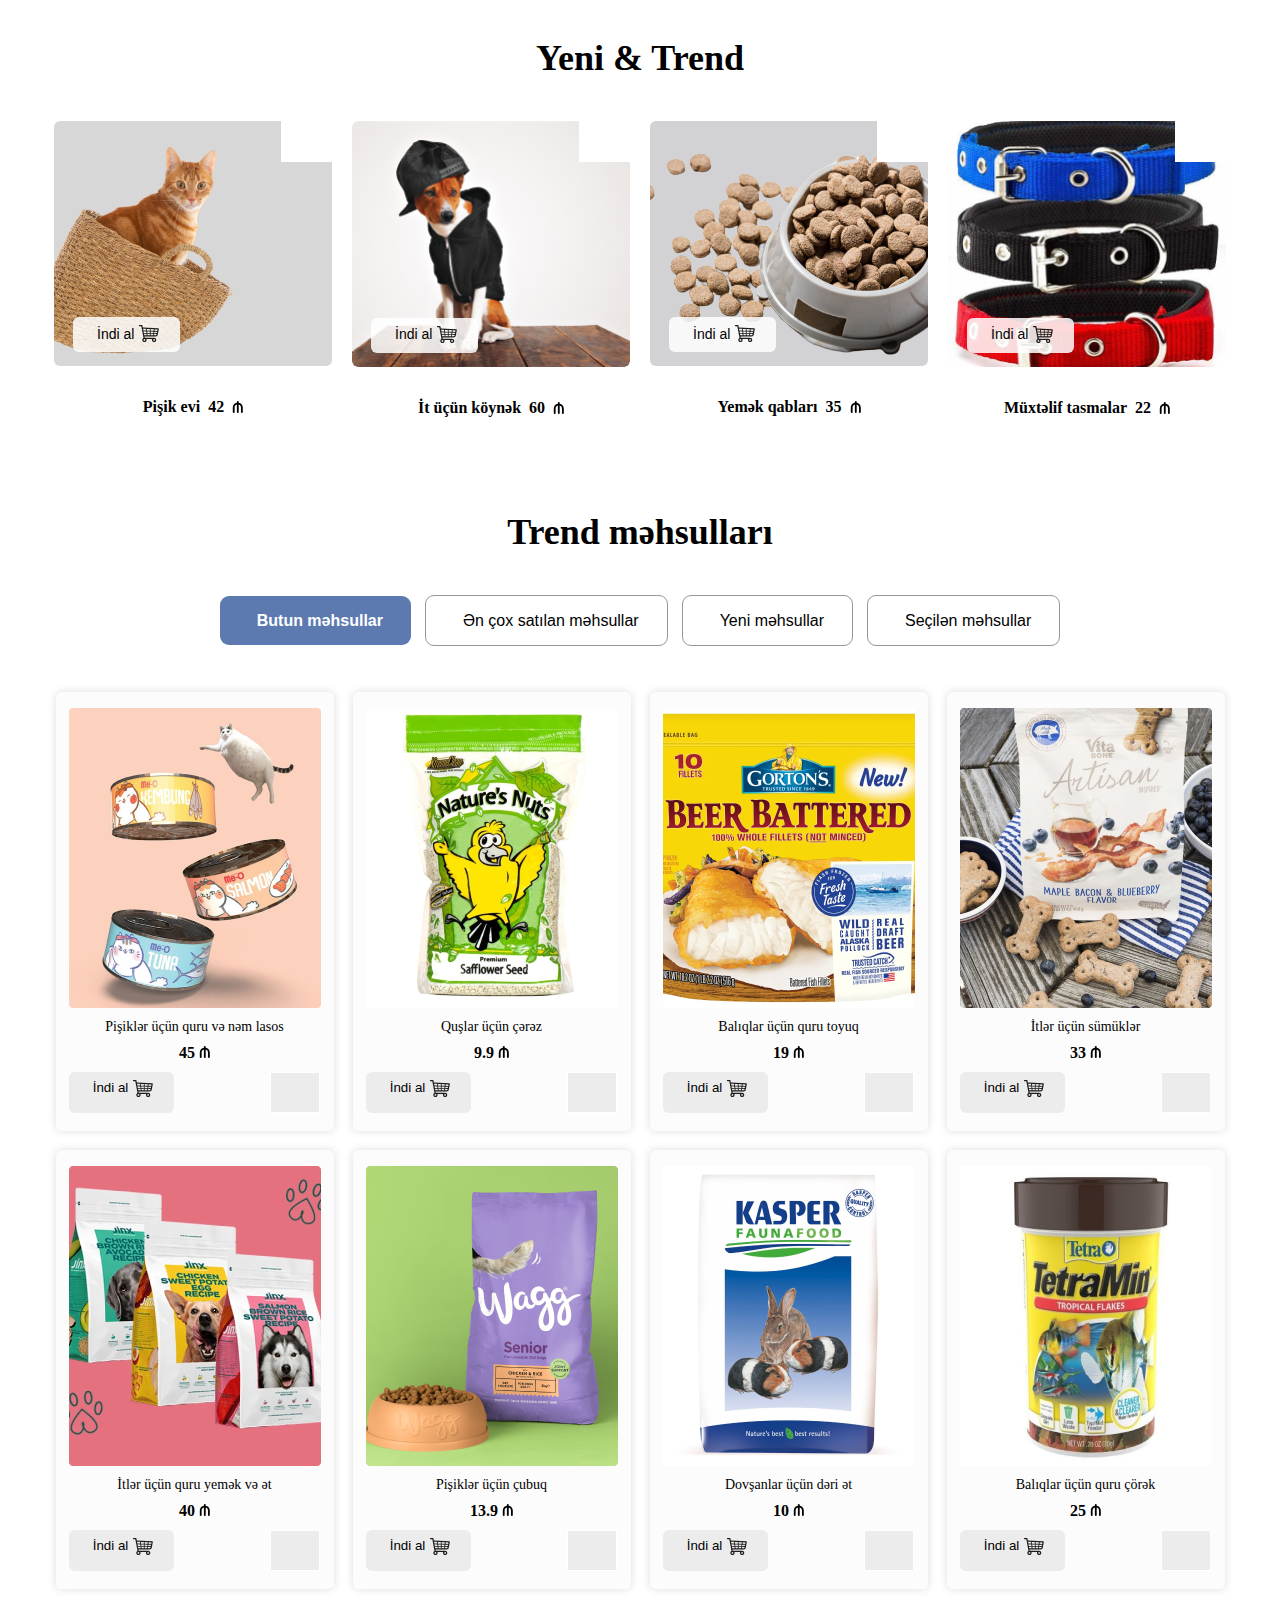
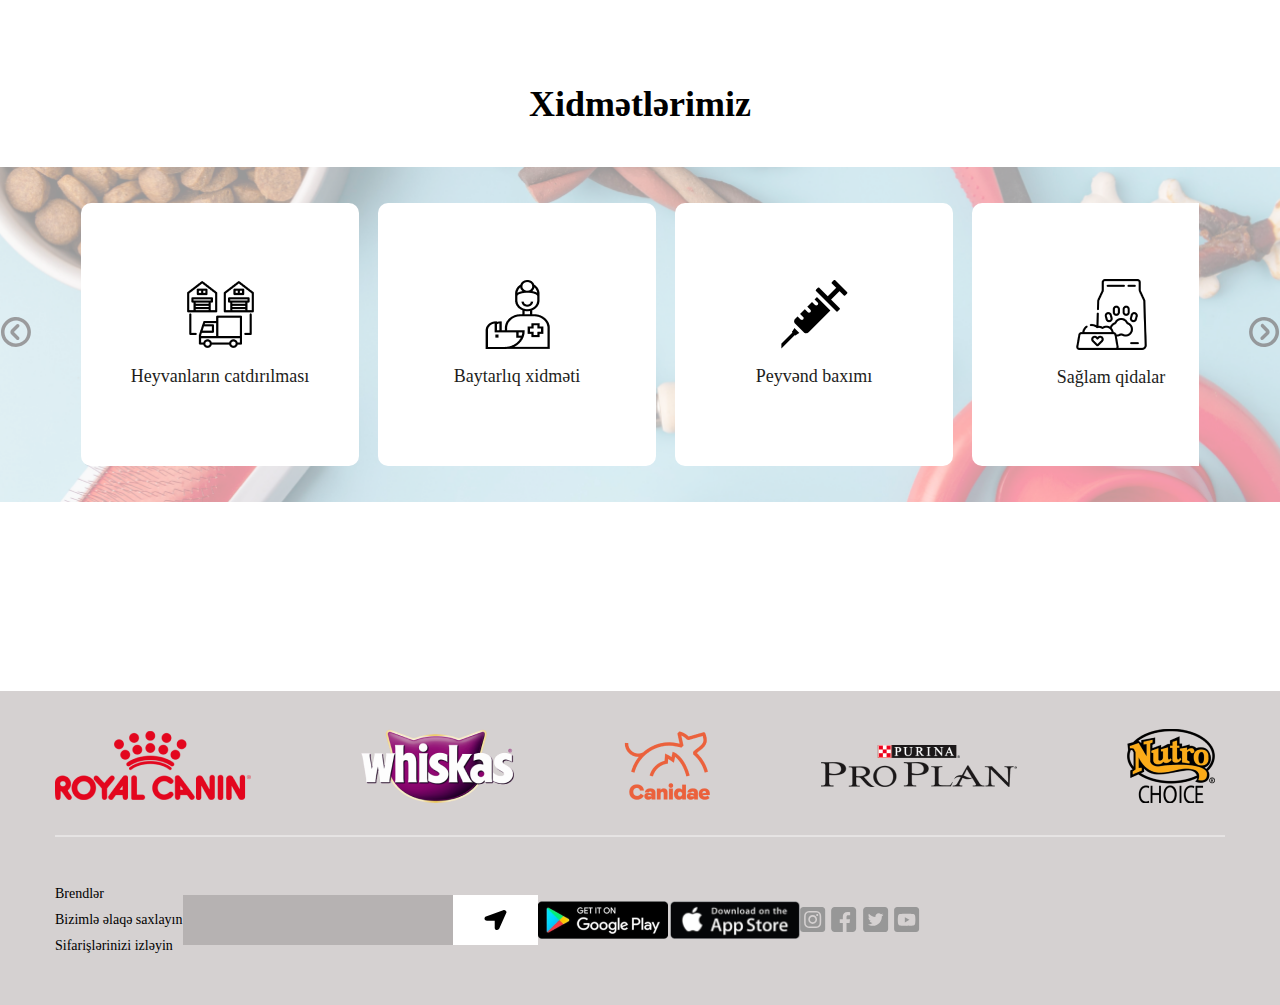
==== commit 93a38af2: "project corrected" ====
--- a/index.html
+++ b/index.html
@@ -39,7 +39,12 @@
                 <div class="header_icons">
                     <i class="fa-solid fa-phone-volume"></i>
                     <i class="fa-regular fa-user"></i>
-                    <i class="fa-regular fa-heart"></i>
+                    <div class="favourite_icon_container">
+                        <i class="fa-regular fa-heart"></i>            
+                        <div class="count_div">
+                            <span class="favourite_count"></span>
+                        </div>
+                    </div>
                     <div class="basket_icon_container">
                         <i class="fa-solid fa-cart-shopping cart_shopping"></i>             
                         <div class="count_div">
--- a/style.css
+++ b/style.css
@@ -38,17 +38,17 @@
 }
 
 
-
-.basket_header{
-    height: 20vh;
-    border-bottom: 2px solid var(--blue);
+.basket_header {
+    height: 25vh;   
 }
 
 body {
     font-size: 1.6rem;
 }
-nav{
+
+nav {
     background-color: #486AA6;
+    height: 8vh;
 }
 
 .header_head_container {
@@ -56,30 +56,6 @@
     align-items: center;
     justify-content: space-between;
     height: 15vh;
-}
-
-.header_head_container .kataloq_btn{
-    border: none;  
-    color: white;
-    background: none;
-    outline: none;
-    font-size: 1.8rem;
-    
-}
-.bar_btn{
-    background-color: var(--blue);
-    border-radius: 6px;
-    padding: 10px 20px;
-    color: white;
-    display: flex;
-    align-items: center;
-    gap: 5px;
-}
-.logo_btn{
-    display: flex;
-    align-items: center;
-    justify-content: center;
-    gap: 15px;
 }
 
 .header_right_icons {
@@ -100,11 +76,12 @@
 .btn_inp {
     display: flex;
     gap: 24px;
-}  
-
-.bars_icon,.close_icon{
+}
+
+.bars_icon,
+.close_icon {
     display: none;
-} 
+}
 
 .search_icon {
     background: rgba(150, 141, 141, 0.16);
@@ -145,12 +122,17 @@
     gap: 21px;
 }
 
-.basket_icon_container{
+.basket_icon_container {
     display: flex;
     position: relative;
 }
 
-.count_div{
+.favourite_icon_container{
+    display: flex;
+    position: relative;
+}
+
+.count_div {
     position: absolute;
     background-color: var(--blue);
     bottom: 15px;
@@ -164,19 +146,17 @@
 }
 
 .nav_list {
-    display: flex; 
-    max-width: 1092px; 
-    margin-left: auto; 
+    display: flex;
+    max-width: 1092px;
+    margin-left: auto;
     margin-right: auto;
-    gap: 48px; 
-    padding-top: 30px;
-    padding-bottom: 32px;
-    height: 5vh;
+    gap: 48px;
     justify-content: center;
-    align-items: center; 
-}
-
-.nav_list li a{
+    align-items: center;
+    height: 100%;
+}
+
+.nav_list li a {
     color: var(--white);
     font-size: 1.8rem;
     font-weight: 300;
@@ -185,42 +165,46 @@
     align-items: center;
 }
 
-.nav_list_for_animals{
-    position: relative;
+.nav_list_for_animals {
+    /* position: relative; */
     height: 50px;
-    display: flex;  
-}
-.nav_list_for_animals_list{
+    display: flex;
+}
+
+.nav_list_for_animals_list {
     position: absolute;
     top: -500px;
-    z-index: 999;
+    z-index: 99999 !important;
     background-color: var(--white);
     width: 245px;
     height: 300px;
-    border-radius: 3px; 
-}
-.nav_list_for_animals:hover .nav_list_for_animals_list{
-    top: 50px;
+    border-radius: 3px;
+}
+
+.nav_list_for_animals:hover .nav_list_for_animals_list {
+    top: 22vh;
     display: flex;
     flex-direction: column;
     gap: 1px;
-    
-}
-.nav_list_for_animals:hover a{
+}
+
+.nav_list_for_animals:hover a {
     color: yellow;
 }
-.nav_list_for_animals:hover a svg{
+
+.nav_list_for_animals:hover a svg {
     transform: rotate(180deg);
 }
 
-.nav_list_for_animals:hover .nav_list_for_animals_list li a{
+.nav_list_for_animals:hover .nav_list_for_animals_list li a {
     color: #9A9A98;
     padding-left: 10px;
-    padding-top: 10px; 
+    padding-top: 10px;
     padding-bottom: 10px;
     font-size: 1.5rem;
 }
-.nav_list_for_animals:hover .nav_list_for_animals_list li a:hover{
+
+.nav_list_for_animals:hover .nav_list_for_animals_list li a:hover {
     background-color: var(--blue);
     color: var(--white);
 }
@@ -234,8 +218,8 @@
     padding-left: 162px;
 }
 
-.header_slider_container{
-    height: 80vh;
+.header_slider_container {
+    height: 77vh;
 
 }
 
@@ -281,7 +265,7 @@
     align-items: center;
 }
 
-.slider_container1{
+.slider_container1 {
     height: 500px;
 }
 
@@ -291,7 +275,7 @@
 
 .animals_container {
     display: flex;
-    gap: 87px;  
+    gap: 87px;
     overflow-x: hidden;
 }
 
@@ -335,7 +319,7 @@
     margin-right: auto;
     display: grid;
     grid-template-columns: repeat(auto-fill, minmax(278px, 1fr));
-    gap: 20px; 
+    gap: 20px;
 }
 
 
@@ -347,12 +331,13 @@
     /* width: 100%; */
 }
 
-.card_basket img{
+.card_basket img {
     height: 100%;
     width: 100%;
     border-radius: 6px;
 }
-.card_basket_content{
+
+.card_basket_content {
     position: relative;
     /* height: 245px; */
 }
@@ -366,7 +351,7 @@
     background-color: var(--white);
     display: flex;
     align-items: center;
-    justify-content: center; 
+    justify-content: center;
 }
 
 .basket_btn {
@@ -551,7 +536,7 @@
     background: rgba(150, 141, 141, 0.40);
 }
 
-.footer_container{
+.footer_container {
     max-width: 1170px;
     margin-left: auto;
     margin-right: auto;
@@ -570,13 +555,14 @@
     width: 100%;
 }
 
-.text{
+.text {
     display: flex;
     flex-direction: column;
     gap: 10px;
-    margin-right: 124px;
-}
-.text_inp{
+    /* margin-right: 124px; */
+}
+
+.text_inp {
     display: flex;
     align-items: center;
     justify-content: center;
@@ -587,20 +573,23 @@
     font-size: 1.4rem;
     font-weight: 400;
 }
-.footer_end{
+
+.footer_end {
     display: flex;
     align-items: center;
     padding-bottom: 51px;
 }
-.footer_inp{
+
+.footer_inp {
     width: 355px;
     height: 50px;
     display: flex;
     align-items: center;
     background: rgba(29, 29, 27, 0.17);
-    margin-right: 85px;
-}
-.footer_inp input{
+    /* margin-right: 85px; */
+}
+
+.footer_inp input {
     background: none;
     border: none;
     outline: none;
@@ -609,7 +598,7 @@
     padding-left: 10px;
 }
 
-.vector_div{
+.vector_div {
     width: 95px;
     height: 100%;
     background: var(--white);
@@ -618,88 +607,210 @@
     justify-content: center;
 }
 
-.google_microsoft{
+.google_microsoft {
     display: flex;
     gap: 2px;
     align-items: center;
-    margin-right: 74px;
-}
-.google_microsoft img{
+    /* margin-right: 74px; */
+}
+
+.google_microsoft img {
     width: 130px;
     height: 38px;
 }
-@keyframes test{
-    0%{
+
+@keyframes test {
+    0% {
         transform: scale(0);
     }
-    100%{
+
+    100% {
         transform: scale(1);
     }
 }
-.show{
-    /* display: block; */
+
+.show {
     animation: test 2s;
 }
-.hide{
+
+.hide {
     display: none;
 }
 
 /* basket html */
-.basket_card{
+.basket_card {
     max-width: 900px;
-    margin-left: 134px;
     display: flex;
     flex-direction: column;
     gap: 50px;
 }
-.basket_card .basket_img_icon img{
+
+.basket_card .basket_img_icon img {
     width: 120px;
     height: 150px;
 }
 
-.basket_img_icon{
+.basket_img_icon {
     position: relative;
 }
-.basket_img_icon .heart_icon{
+
+.basket_img_icon .heart_icon {
     position: absolute;
     width: 30px;
 
 }
-.b_buttons{
+
+.b_buttons {
     display: flex;
     gap: 5px;
     align-items: center;
 }
-.b_buttons button{
+
+.b_buttons button {
     padding: 5px 6px;
     border-radius: 50%;
     border: none;
     color: var(--black);
     font-size: 2rem;
 }
-.b_buttons span{
+
+.b_buttons span {
     font-size: 2rem;
 }
 
-.basket_content{
+.basket_content {
     display: flex;
     align-items: center;
     justify-content: space-between;
     gap: 30px;
     margin-top: 20px;
     margin-bottom: 50px;
-    box-shadow: 0 0 2px rgba(0,0,0,0.3);
-}
-
-.card_basket .basket_product{
+    box-shadow: 0 0 2px rgba(0, 0, 0, 0.3);
+}
+
+.card_basket .basket_product {
     font-size: 2rem;
     color: var(--blue);
     font-weight: 700;
 }
 
-.card_basket .basket_price{
+.card_basket .basket_price {
     color: var(--black);
     font-size: 2rem;
     font-weight: 700;
     margin-right: 50px;
+}
+
+.basket_trend_grid {
+    display: flex;
+    align-items: center;
+    justify-content: space-between;
+}
+
+.product_statistik {
+    width: 280px;
+    box-shadow: 0px 0px 9px 0px rgba(69, 69, 69, 0.18);
+    padding: 20px;
+}
+.productPrice{
+    padding-bottom: 10px;
+    border-bottom: 2px solid lightslategray;
+}
+
+.product_statistik p{
+    font-size: 2rem;
+    color: lightslategray;
+    font-weight: 700;
+    margin-bottom: 20px;
+    display: flex;
+    justify-content: space-between;
+}
+
+
+.product_statistik button{
+    background-color: #112131;
+    color: var(--white);
+    padding: 10px 20px;
+    width:  80%;
+    margin-left: 25px;
+}
+
+.list_div{
+    background-color: #486AA6;
+}
+
+.section_h1{
+    font-size: 3.6rem;
+    font-weight: 700;
+    
+    margin-bottom: 18px;
+    margin-top: 83px;
+}
+
+.my_basket{
+    max-width: 1170px;
+    margin-left: auto;
+    margin-right: auto;
+}
+
+.card_basket .trash_btn{
+    background: none;
+    border: none;
+    margin-right: 40px;
+    font-size: 1.7rem;
+}
+
+/* my favourite */
+
+.my_favourite{
+    max-width: 1170px;
+    margin-left: auto;
+    margin-right: auto;
+    margin-bottom: 80px;
+}
+.favourite_card_grid{
+    display: grid;
+    grid-template-columns: repeat(auto-fill,minmax(270px,1fr));
+    gap: 30px;
+}
+.card_favourite{
+    box-shadow: 0px 0px 9px 0px rgba(69, 69, 69, 0.18);
+    width: 270px;
+    position: relative;
+    border-radius: 6px;
+}
+.card_favourite img{
+    width: 100%;
+    height: 250px;
+}
+.card_favourite i{
+    position: absolute;
+    top: 10px;
+    right: 10px;
+}
+
+.favourite_content{
+    display: flex;
+    flex-direction: column;
+    gap: 10px;
+    text-align: center;
+    padding-top: 15px;
+    padding-bottom: 15px;
+}
+.favourite_product{
+    font-size: 2rem;
+    color: var(--black);
+    font-weight: 700;
+}
+/* ----------------------------------------- */
+
+.active_heart{
+    color: red;
+}
+.heart_icon i:hover{
+    transform: scale(2);
+}
+
+.heart_card_icon i:hover{
+    transform: scale(2);
 }--- a/responsive.css
+++ b/responsive.css
@@ -10,6 +10,21 @@
     }
 }
 
+@media screen and (max-width: 1180px) {
+    .slider_container {
+        margin-left: 20px;
+        margin-right: 20px;
+    }
+    .grid_card_container {
+        margin-left: 20px;
+        margin-right: 20px;
+    }
+    .grid_product_card_container {
+        margin-left: 20px;
+        margin-right: 20px;
+    }
+}
+
 @media screen and (max-width: 1150px) {
     .footer_end {
         flex-direction: column;
@@ -19,12 +34,13 @@
     .text_inp {
         display: flex;
         align-items: center;
-        margin-left: 150px;
+        /* margin-left: 150px; */
     }
 
     .footer_end .social {
         margin-right: 60px;
     }
+    
 }
 
 @media screen and (max-width: 1090px) {
@@ -52,15 +68,36 @@
     nav{
         background-color: rgba(0, 0, 0, 0.7);
         position: fixed;
-        top: 0;  
+        top: -500px;  
         left: 0;
-        width: 100%;
-        flex-direction: column;
+        width: 30%;
+        flex-direction: column;
+        z-index: 9999;
+        transition: 1s;
+    }
+    .nav_list{
+        display: flex;
+        flex-direction: column;
+        height: 60vh;
+
+    }
+    .nav_list_for_animals_list{
+        display: none;
+    }
+    .active{
+        top: 0;
     }
 
 }
 
 @media screen and (max-width: 950px) {
+    .header_head_container img {
+        margin-left: 60px;
+        width: 200px;
+    }
+    .header_middle_container {
+        padding-left: 60px;
+    }
     .brend_group img {
         width: 100px;
     }
@@ -70,7 +107,76 @@
         gap: 30px;
         margin-left: auto;
         margin-right: auto;
-    }
+        /* text-align: center; */
+    }
+}
+@media screen and (max-width:870px) {
+    .btns {
+        gap: 10px;
+    } 
+    .btns .new_btn {
+        font-size: 1.3rem;
+        padding: 16px 28px 15px 37px;
+    }
+    
+    .btns .active_btn {
+        font-size: 1.3rem;
+    }
+}
+@media screen  and (max-width: 830px) {
+    .search_icon {
+        width: 150px;
+    }
+    .btn {
+        width: 100px;
+        font-size: 1.2rem;
+    }
+    .header_right_icons {
+        gap: 20px;
+        margin-right: 120px;
+    }
+   
+}
+
+@media screen  and (max-width: 750px) {
+    .header_head_container img {
+        margin-left: 30px;
+        width: 150px;
+    }
+    .search_icon {
+        width: 130px;
+        height: 25px;
+    }
+    .search_icon i {
+        font-size: 1.2rem;
+    }
+    .btn {
+        width: 80px;
+        font-size: 1rem;
+        height: 25px;
+    }
+    .btn svg{
+        width: 20px;
+    }
+    .header_right_icons {
+        gap: 15px;
+        margin-right: 100px;
+    }
+    .btns .new_btn {
+        font-size: 1rem;
+        padding: 8px 14px 9px 19px;
+    }
+    
+    .btns .active_btn {
+        font-size: 1rem;
+    }
+    .left_icon {
+        margin-right: 200px;
+    }
+    .right_icon{
+        margin-left: 200px;
+    }
+  
 }
 
 @media screen and (max-width: 690px) {
@@ -106,9 +212,139 @@
         margin-bottom: 20px;
         width: 100%;
     }
-}
-
-
+    .left_icon {
+        margin-right: 170px;
+    }
+    .right_icon{
+        margin-left: 170px;
+    }
+}
+
+@media screen  and (max-width: 640px) {
+    .header_head_container img {
+        margin-left: 15px;
+        width: 120px;
+    }
+    .header_middle_container h1 {
+        font-size: 2.6rem;
+        max-width: 300px;
+    }
+    
+    .header_middle_container button {
+        padding: 6px 20px;
+        font-size: 1.7rem;
+    }
+    .left_icon {
+        margin-right: 150px;
+    }
+    .right_icon{
+        margin-left: 150px;
+    }
+    .section_header_products {
+        font-size: 2.8rem;
+    }
+    .section_header {
+        font-size: 2.8rem;
+    }
+}
+
+@media screen  and (max-width: 590px) {
+    .header_right_icons {
+        gap: 5px;
+        margin-right: 30px;
+    }
+
+    .header_middle_container h1 {
+        font-size: 2rem;
+        max-width: 270px;
+    } 
+    .header_middle_container button {
+        padding: 4px 10px;
+        font-size: 1.3rem;
+    }
+    .left_icon {
+        margin-right: 120px;
+    }
+    .right_icon{
+        margin-left: 120px;
+    }
+    .section_header_products {
+        font-size: 1.7rem;
+    }
+    .section_header {
+        font-size: 1.7rem;
+    }
+}
+
+@media screen and (max-width: 530px) {
+    .left_icon {
+        margin-right: 100px;
+    }
+    .right_icon{
+        margin-left: 100px;
+    }
+}
+@media screen  and (max-width: 460px) {
+    .header_right_icons {
+        gap: 5px;
+        margin-right: 30px;
+    }
+    .search_icon {
+        width: 100px;
+        height: 20px;
+    }
+    .search_icon i {
+        font-size: 1rem;
+    }
+    .btn {
+        width: 70px;
+        font-size: 0.8rem;
+        height: 20px;
+        padding-left: 5px;
+    }
+    .btn svg{
+        width: 20px;
+    }
+
+    .header_middle_container{
+        padding-left: 20px;
+    }
+
+    .left_icon {
+        margin-right: 60px;
+    }
+    .right_icon{
+        margin-left: 60px;
+    }
+
+    .header_icons{
+        padding-left: 50px;
+        padding-right: 50px;
+    }
+
+    .left_2_icon {
+        margin-right: 20px;
+    }
+    
+    .right_2_icon {
+        margin-left: 20px;
+    }
+    
+}
+@media screen  and (max-width: 420px) {
+    .header_right_icons {
+        margin-right: 10px;
+    }
+
+    .header_head_container img {
+        margin-left: 5px;
+        width: 90px;
+    }
+    .btn_inp {
+        gap: 10px;
+    }  
+    
+}
 @media screen and (max-width: 400px) {
     .brend_group img {
         width: 50px;
@@ -153,4 +389,24 @@
     .footer_end{
         padding-bottom: 0;
     }
+    .left_icon {
+        margin-right: 30px;
+    }
+    .right_icon{
+        margin-left: 30px;
+    }
+    .left_2_icon {
+        margin-right: 5px;
+    }
+    
+    .right_2_icon {
+        margin-left: 5px;
+    }
+}
+
+@media screen and (max-width: 380px) {
+    .btns{
+        margin-left: 20px;
+        margin-right: 20px;
+    }
 }